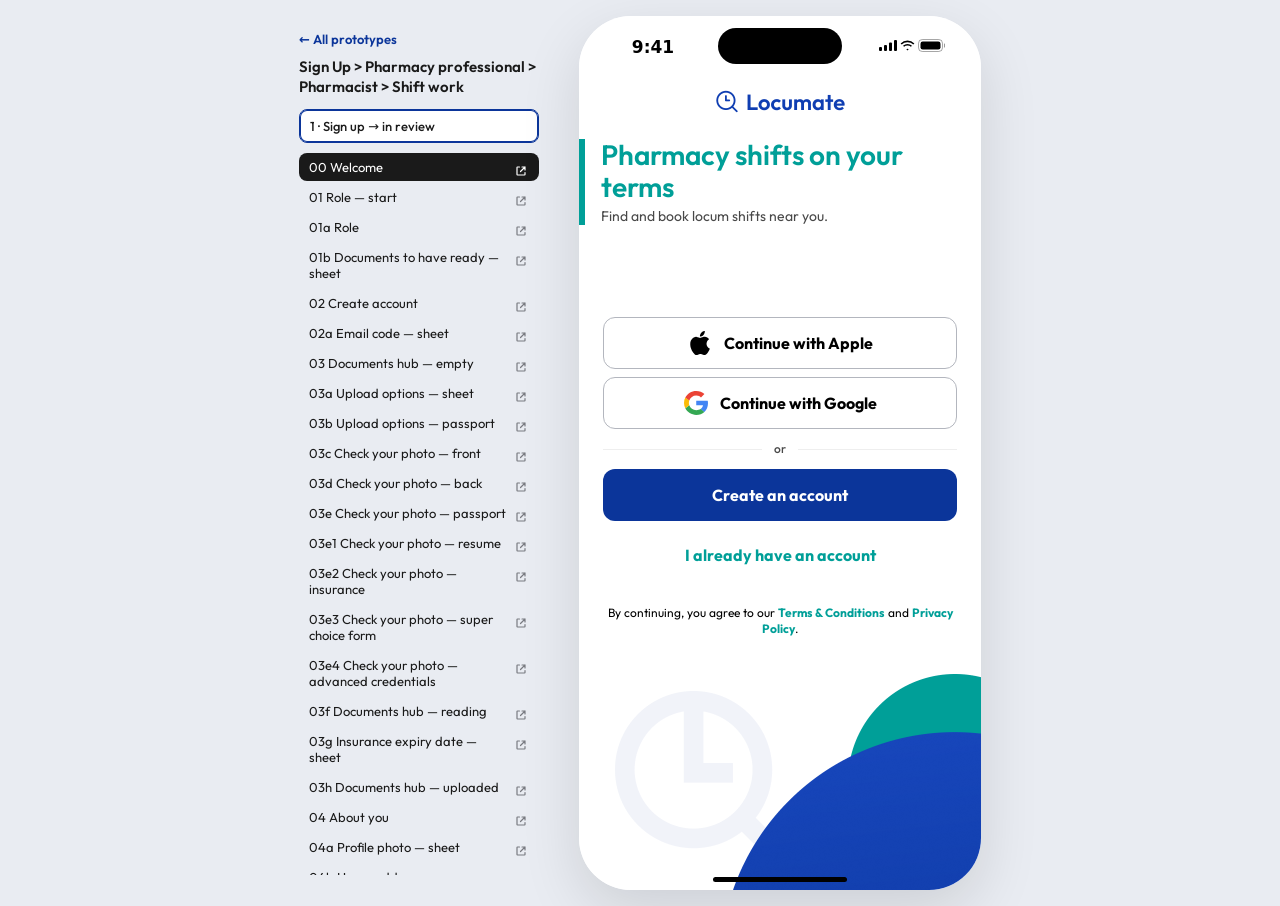
==== onboarding-pharmacy-ui/index.html @ cc038cdb "Add the UI prototype and a prototype menu; rename the wireframes - New: onboarding-pharmacy-ui/ — "S" ====
<!doctype html>
<html lang="en">
<head>
<meta charset="utf-8">
<meta name="viewport" content="width=device-width, initial-scale=1">
<title>Locumate — Sign Up &gt; Pharmacy professional &gt; Pharmacist &gt; Shift work</title>
<meta name="robots" content="noindex">
<style>
@font-face{font-family:'Outfit';font-style:normal;font-weight:300;font-display:block;src:url([data-uri]) format('woff2')}
@font-face{font-family:'Outfit';font-style:normal;font-weight:400;font-display:block;src:url([data-uri]) format('woff2')}
@font-face{font-family:'Outfit';font-style:normal;font-weight:500;font-display:block;src:url([data-uri]) format('woff2')}
@font-face{font-family:'Outfit';font-style:normal;font-weight:600;font-display:block;src:url([data-uri]) format('woff2')}
@font-face{font-family:'Outfit';font-style:normal;font-weight:700;font-display:block;src:url([data-uri]) format('woff2')}

  .phone{--ff:Outfit,system-ui,sans-serif}
  :root{--ff:Outfit,system-ui,sans-serif;
    --ink:#212121; --sub:#757575; --line:#D9D9D9; --bg:#F5F5F5; --page:#E6E6E6;
    --req-bg:#FFF0E0; --req-fg:#B85C00; --ok-bg:#E3F5EA; --ok-fg:#2E9E5B; --ai-bg:#E6F7F6; --ai-fg:#1F7F78;
    --dis-bg:#E2E2E2; --dis-fg:#9E9E9E;
  }
  *{box-sizing:border-box;margin:0;padding:0}
  html,body{height:100%}
  body{font-family:'Outfit',system-ui,sans-serif;color:var(--ink);background:var(--page);display:flex;justify-content:center;align-items:center;gap:40px;-webkit-font-smoothing:antialiased}
  button{font:inherit;color:inherit;background:none;border:0;cursor:pointer}
  input{font:inherit;color:inherit}

  /* side panel (desktop only) */
  .panel{width:240px;max-height:844px;overflow:auto;font-size:13px}
  .scen{display:flex;flex-direction:column;gap:4px;margin-bottom:14px}
  .scen>button{text-align:left;padding:8px 10px;border-radius:8px;border:1px solid var(--line);background:#fff;font-weight:500}
  .scen>button.on{border-color:var(--ink);box-shadow:inset 0 0 0 1px var(--ink)}
  .panel h1{font-size:16px;font-weight:600;margin-bottom:4px}
  .panel p{color:var(--sub);margin-bottom:16px;line-height:1.4}
  .panel ol{list-style:none;display:flex;flex-direction:column;gap:2px}
  .panel li button{width:100%;text-align:left;padding:6px 10px;border-radius:8px;color:var(--ink)}
  .panel li button:hover{background:#fff}
  .panel li button.on{background:var(--ink);color:#fff}
  .panel .reset{margin-top:16px;padding:8px 12px;border:1px solid var(--line);border-radius:10px;background:#fff}

  /* phone */
  .phone{position:relative;width:390px;height:844px;background:#fff;border-radius:44px;overflow:hidden;box-shadow:0 20px 60px rgba(0,0,0,.12)}
  @media (max-width:760px){
    body{display:block;background:#fff}
    .panel{display:none}
    .phone{width:100vw;height:100dvh;border-radius:0;box-shadow:none}
  }
  .status{height:48px;display:flex;align-items:center;justify-content:space-between;padding:0 28px 0 32px;font-weight:600;font-size:15px;flex:none}
  .status i{display:inline-block;width:18px;height:10px;border:1.5px solid var(--ink);border-radius:3px;margin-left:6px;position:relative}
  .status i::after{content:"";position:absolute;inset:1px;background:var(--ink);border-radius:1px}
  .screen{position:absolute;inset:0;display:flex;flex-direction:column;background:#fff}
  .scroll{flex:1;overflow-y:auto;padding:8px 16px 16px;-webkit-overflow-scrolling:touch}
  .scroll::-webkit-scrollbar{display:none}
  .foot{padding:12px 16px 34px;display:flex;flex-direction:column;gap:10px;flex:none}
  .homebar{position:absolute;left:50%;bottom:8px;transform:translateX(-50%);width:134px;height:5px;border-radius:3px;background:var(--ink);z-index:50}

  /* header */
  .hdr{height:56px;display:flex;align-items:center;gap:12px;padding:0 16px;flex:none}
  .back{width:24px;height:24px;display:grid;place-items:center}
  .hdr .title{flex:1;font-weight:600;font-size:17px}
  .prog{flex:1;display:flex;gap:6px}
  .prog span{flex:1;height:4px;border-radius:2px;background:#E2E2E2}
  .prog span.on{background:var(--ink)}
  .iconbtn{width:40px;height:40px;margin-right:-8px;display:grid;place-items:center;border-radius:12px}
  .iconbtn:hover{background:var(--bg)}
  .skip{font-weight:500;font-size:14px;color:var(--sub)}

  /* type */
  .eyebrow{font-weight:500;font-size:13px;color:var(--sub);margin-bottom:4px}
  h2{font-weight:600;font-size:24px;line-height:1.2}
  .desc{font-size:15px;color:var(--sub);margin-top:4px;line-height:1.35}
  .overline{font-weight:600;font-size:12px;color:var(--sub);letter-spacing:.02em;margin:18px 0 8px}
  .stack{display:flex;flex-direction:column;gap:12px}
  .stack.tight{gap:10px}

  /* buttons */
  .btn{height:56px;border-radius:14px;font-weight:600;font-size:16px;width:100%;display:flex;align-items:center;justify-content:center;gap:10px;transition:opacity .15s}
  .btn:active{opacity:.8}
  .btn.primary{background:var(--ink);color:#fff}
  .btn.secondary{background:#fff;border:1px solid var(--line)}
  .btn.text{height:44px}
  .btn[disabled]{background:var(--dis-bg);color:var(--dis-fg);border:0;cursor:not-allowed}
  .btn.small{height:36px;width:auto;padding:0 16px;font-size:14px;border-radius:10px}
  .link{font-weight:600;font-size:14px}

  /* chips */
  .chips{display:flex;flex-wrap:wrap;gap:8px}
  .chip{padding:10px 16px;border-radius:99px;border:1px solid var(--line);font-weight:500;font-size:14px;background:#fff}
  .chip.on{background:var(--ink);border-color:var(--ink);color:#fff}

  /* inputs */
  .field label{display:block;font-weight:500;font-size:13px;color:var(--sub);margin-bottom:6px}
  .field input{width:100%;height:52px;border:1px solid var(--line);border-radius:12px;padding:0 16px;font-size:16px;outline:none}
  .field input:focus{border-color:var(--ink)}
  .field .help{font-size:12px;color:var(--sub);margin-top:6px}
  .field{position:relative}
  .sugg{position:absolute;left:0;right:0;top:82px;background:#fff;border:1px solid var(--line);border-radius:12px;box-shadow:0 8px 24px rgba(0,0,0,.08);z-index:5;overflow:hidden}
  .sugg button{display:block;width:100%;text-align:left;padding:12px 16px;font-size:15px}
  .sugg button small{display:block;font-size:12px;color:var(--sub)}
  .sugg button:hover{background:var(--bg)}

  /* rows */
  .row{display:flex;align-items:center;gap:12px;padding:14px 16px;border:1px solid var(--line);border-radius:14px;background:#fff;text-align:left;width:100%}
  .row .ic{width:40px;height:40px;border-radius:10px;background:var(--bg);flex:none;display:grid;place-items:center}
  .row .tx{flex:1;min-width:0}
  .row.filerow{padding:0;gap:0}
  .fr-main{flex:1;min-width:0;display:flex;align-items:center;gap:12px;padding:14px 0 14px 16px;text-align:left}
  .fr-x{width:48px;height:48px;margin-right:4px;display:grid;place-items:center;flex:none}
  .row .t{font-weight:500;font-size:15px}
  .row .s{font-size:13px;color:var(--sub);margin-top:2px}
  .row .chev{flex:none}
  .row.static{cursor:default}
  .li{display:flex;align-items:center;gap:12px;padding:12px 0;border-bottom:1px solid #EEEEEE}
  .li .t{font-weight:500;font-size:15px}
  .li .s{font-size:13px;color:var(--sub);margin-top:2px}
  .li .tx{flex:1;min-width:0}
  .tag{padding:4px 10px;border-radius:99px;font-weight:500;font-size:12px;white-space:nowrap;background:var(--bg);color:var(--ink)}
  .tag.neutral{color:var(--sub)}
  .tag.required{background:var(--req-bg);color:var(--req-fg)}
  .tag.done{background:var(--ok-bg);color:var(--ok-fg)}
  .tag.ai{background:var(--ai-bg);color:var(--ai-fg)}
  .spin{width:12px;height:12px;border:2px solid #cfcfcf;border-top-color:var(--sub);border-radius:50%;display:inline-block;vertical-align:-2px;margin-right:6px;animation:sp .8s linear infinite}
  @keyframes sp{to{transform:rotate(360deg)}}

  .bar{height:6px;border-radius:3px;background:#EEEEEE;overflow:hidden}
  .bar>div{height:100%;background:var(--ink);border-radius:3px;transition:width .3s}
  .note{background:var(--bg);border-radius:12px;padding:14px;font-size:14px;line-height:1.4}

  /* sheet */
  .overlay{position:absolute;inset:0;background:rgba(0,0,0,.4);z-index:20}
  .overlay.anim{animation:fade .2s}
  .sheet{position:absolute;left:0;right:0;bottom:0;background:#fff;border-radius:24px 24px 0 0;z-index:21;padding:12px 0 40px;max-height:calc(100% - 48px);display:flex;flex-direction:column}
  .sheet.anim{animation:up .25s ease-out}
  .sheet .grab{width:40px;height:4px;border-radius:2px;background:var(--line);margin:0 auto 8px;flex:none}
  .sheet .inner{padding:0 16px;overflow-y:auto}
  .sheet .hdr{padding:0 16px}
  @keyframes up{from{transform:translateY(40px);opacity:.6}}
  @keyframes fade{from{opacity:0}}

  /* otp */
  .otp{display:flex;gap:10px;margin:20px 0 16px}
  .otp div{width:62px;height:64px;border:1px solid var(--line);border-radius:12px;display:grid;place-items:center;font-weight:600;font-size:24px}
  .otp div.cur{border:2px solid var(--ink)}
  .keypad{display:grid;grid-template-columns:repeat(3,1fr);background:#F7F7F7;padding:12px 0 40px;margin:0 -16px -40px}
  .keypad button{height:56px;font-size:22px}

  /* photo preview */
  .preview{height:240px;border-radius:16px;background:#E0E0E0;display:grid;place-items:center;margin:16px 0}
  .idcard{width:290px;height:180px;background:#fff;border:1px solid var(--line);border-radius:12px;position:relative}
  .idcard b{position:absolute;background:var(--line);border-radius:4px;height:8px}
  .checks{display:flex;flex-direction:column;gap:10px;margin-bottom:20px}
  .checks div{display:flex;gap:10px;align-items:center;font-size:15px}

  /* home */
  .card{background:var(--bg);border-radius:16px;padding:16px;display:flex;flex-direction:column;gap:12px}
  .card-h{display:flex;align-items:center;justify-content:space-between}
  .card-h b{font-weight:600;font-size:16px}
  .prow{display:flex;align-items:center;gap:10px}
  .prow .bar{flex:1;background:#E6E6E6}
  .prow span{font-weight:500;font-size:13px;color:var(--sub)}
  .next{background:#fff;border-radius:12px;padding:12px;display:flex;align-items:center;gap:12px}
  .shift{border:1px solid var(--line);border-radius:16px;padding:16px;display:flex;flex-direction:column;gap:12px;text-align:left;width:100%;background:#fff}
  .shift .top{display:flex;gap:12px;align-items:center}
  .shift .logo{width:44px;height:44px;border-radius:10px;background:var(--bg)}
  .shift .name{font-weight:600;font-size:16px}
  .shift .dist{font-size:13px;color:var(--sub)}
  .shift hr{border:0;border-top:1px solid #EEE}
  .shift .ln{display:flex;gap:8px;align-items:flex-start}
  .shift .lb{font-size:12px;color:var(--sub)}
  .shift .v{font-weight:500;font-size:14px}
  .tabs{height:84px;border-top:1px solid var(--line);display:flex;justify-content:space-between;padding:12px 28px 0;flex:none;background:#fff}
  .tabs div{display:flex;flex-direction:column;align-items:center;gap:4px;font-weight:500;font-size:11px;color:var(--sub)}
  .tabs div i{width:24px;height:24px;border-radius:6px;background:var(--line)}
  .tabs div.on{color:var(--ink)}
  .tabs div.on i{background:var(--ink)}
  .notice{background:var(--req-bg);border-radius:16px;padding:16px}
  .notice b{display:block;font-weight:600;font-size:16px;margin-bottom:4px}
  .notice span{font-size:14px;color:#5C3A00}
  .img{height:120px;border-radius:16px;background:var(--bg)}
  .hide{filter:blur(5px);user-select:none;-webkit-user-select:none;pointer-events:none}
  .img.hide{filter:blur(8px);background:#E4E4E4}
  .lockable{position:relative}
  .lockhit{position:absolute;inset:0;z-index:2;background:none;border:0}
  .hint{background:#EEF0FF;border-radius:16px;padding:14px 16px;display:flex;gap:12px;align-items:flex-start;text-align:left;width:100%}
  .hint b{display:block;font-weight:600;font-size:15px;color:#29336F;margin-bottom:2px}
  .hint span{font-size:14px;color:#29336F;line-height:1.35}
  .notice.info{background:#EEF0FF}.notice.info span{color:#29336F}

  .hero{height:260px;border-radius:24px;background:var(--bg);display:grid;place-items:center;color:var(--sub);font-weight:500;font-size:13px;margin:24px 0}
  .or{display:flex;align-items:center;gap:12px;color:var(--sub);font-weight:500;font-size:13px}
  .or::before,.or::after{content:"";flex:1;height:1px;background:var(--line)}
  .legal{font-size:12px;color:var(--sub);text-align:center;margin-top:4px}
  .social svg{flex:none}

  .scen{display:flex;flex-direction:column;gap:4px;margin-bottom:14px}
  .scen>button{text-align:left;padding:8px 10px;border-radius:8px;border:1px solid var(--line);background:#fff;font-weight:500}
  .scen>button.on{border-color:var(--ink);box-shadow:inset 0 0 0 1px var(--ink)}
  .card.warn{border:1.5px solid #EE8C2E}
  .notice.ok{background:var(--ok-bg)} .notice.ok span{color:#1E5E39}
  .close{width:24px;height:24px;display:grid;place-items:center}
  .alert-wrap{position:absolute;inset:0;background:rgba(0,0,0,.4);z-index:70;display:grid;place-items:center;animation:fade .2s}
  .alert{width:270px;border-radius:14px;background:#F2F2F2;overflow:hidden;text-align:center;font-family:-apple-system,system-ui,sans-serif}
  .alert .ab{padding:20px 16px}
  .alert .ab b{display:block;font-size:17px;font-weight:600;margin-bottom:4px}
  .alert .ab span{font-size:13px;line-height:1.35}
  .alert button{display:block;width:100%;padding:12px;border-top:1px solid #C8C8C8;font-size:17px;color:#007AFF}
  .alert .row2{display:flex}.alert .row2 button{flex:1}.alert .row2 button+button{border-left:1px solid #C8C8C8}
  .alert button.b{font-weight:600}.alert button.red{color:#FF3B30}
  .lock{position:absolute;inset:0;background:#5A6173;color:#fff;display:flex;flex-direction:column;align-items:center}
  .lock .d{margin-top:48px;font-size:18px}.lock .c{font-size:84px;font-weight:600;line-height:1}
  .notif{margin:120px 16px 0;align-self:stretch;background:rgba(255,255,255,.88);color:var(--ink);border-radius:20px;padding:12px 14px 12px 12px;display:flex;gap:10px;text-align:left}
  .notif i{width:38px;height:38px;border-radius:9px;background:#29336F;flex:none}
  .notif .h{display:flex;justify-content:space-between;font-weight:600;font-size:15px}.notif .h small{font-weight:400;color:var(--sub);font-size:13px}
  .notif p{font-size:14px;margin-top:2px;line-height:1.3}
  .qt{display:block;width:calc(100% + 32px);background:#D1D3D9;text-align:center;padding:6px 0;margin:0 -16px}
  .qt small{display:block;font-size:11px;color:#5A5A60}.qt b{font-size:16px}
  .phone-in{display:flex;align-items:center;height:52px;border:1px solid var(--line);border-radius:12px;overflow:hidden}
  .phone-in:focus-within{border-color:var(--ink)}
  .phone-in span{padding:0 12px 0 16px;border-right:1px solid var(--line);font-size:16px;line-height:24px}
  .phone-in input{border:0;height:50px;flex:1;min-width:0;padding:0 14px;font-size:16px;outline:none}
  .field input::placeholder,.phone-in input::placeholder{color:#9E9E9E}
  .ava-wrap{display:flex;flex-direction:column;align-items:center;gap:26px;margin:4px 0 2px}
  .ava2{position:relative;width:104px;height:104px;border-radius:24px;border:1.5px solid var(--ink);background:var(--bg);display:grid;place-items:center;font-weight:600;font-size:28px;color:#29336F}
  .ava2.on{background:#DDE1F3}
  .ava2 .badge{position:absolute;left:50%;bottom:-18px;transform:translateX(-50%);width:36px;height:36px;border-radius:50%;background:var(--ink);border:3px solid #fff;display:grid;place-items:center}
  .ava-wrap small{font-size:13px;color:var(--sub)}
  .ava-row{display:flex;align-items:center;gap:14px}
  .ava-row .t{font-weight:500;font-size:15px}.ava-row .s{font-size:13px;color:var(--sub);margin-top:2px}
  .ava{width:64px;height:64px;border-radius:50%;background:var(--bg);display:grid;place-items:center;font-weight:600;font-size:20px;flex:none}
  .ava.on{background:#DDE1F3;color:#29336F}
  .addr-in{display:flex;align-items:center;gap:8px;height:52px;border:1px solid var(--line);border-radius:12px;padding:0 14px}
  .addr-in:focus-within{border-color:var(--ink)}
  .field .addr-in input{border:0;height:50px;flex:1;min-width:0;font-size:16px;outline:none;padding:0}
  .dd{position:absolute;left:0;right:0;top:82px;background:#fff;border:1px solid var(--line);border-radius:12px;box-shadow:0 8px 24px rgba(0,0,0,.08);z-index:6;overflow:hidden}
  .dd>button{display:flex;gap:10px;align-items:flex-start;width:100%;text-align:left;padding:12px 14px;font-size:15px;border-bottom:1px solid #EEE}
  .dd>button svg{flex:none;margin-top:2px}
  .dd>button small{display:block;font-size:12px;color:var(--sub)}
  .dd b{font-weight:600}
  .dd .ft{display:flex;justify-content:space-between;align-items:center;gap:8px;padding:10px 14px;font-size:13px}
  .dd .ft small{color:var(--sub);font-size:12px;white-space:nowrap}
  .dd .none{padding:12px 14px;font-size:14px;color:var(--sub);border-bottom:1px solid #EEE}
  .dob-in{display:flex;align-items:center;gap:8px;height:52px;border:1px solid var(--line);border-radius:12px;padding:0 14px 0 16px}
  .dob-in:focus-within{border-color:var(--ink)}
  .field .dob-in input{border:0;height:50px;flex:1;min-width:0;font-size:16px;outline:none;padding:0}
  .dp{position:absolute;left:0;right:0;top:82px;background:#fff;border:1px solid var(--line);border-radius:12px;box-shadow:0 8px 24px rgba(0,0,0,.08);z-index:7;padding:12px}
  .dp-h{display:flex;align-items:center;justify-content:space-between;margin-bottom:6px}
  .dp-h>span{display:flex;gap:4px}
  .dp-h button{font-size:18px;color:var(--sub);padding:2px 8px;line-height:1}
  .dp-h .ym button{font-weight:600;font-size:16px;color:var(--ink)}
  .dp-g{display:grid;grid-template-columns:repeat(7,1fr);row-gap:2px;text-align:center}
  .dp-g span{font-size:12px;color:var(--sub);font-weight:500;padding:6px 0}
  .dp-g button{height:36px;font-size:14px;border-radius:18px}
  .dp-g button.mu{color:#BDBDBD}
  .dp-g button.on{background:var(--ink);color:#fff}
  .dp-g button[disabled]{color:#D9D9D9;cursor:default}
  .dp-g.big{grid-template-columns:repeat(4,1fr);row-gap:8px}.dp-g.big button{height:44px;border-radius:22px}
  .dob3{border:0;padding:0;margin:0;min-width:0}
  .dob3 legend{font-weight:500;font-size:13px;color:var(--sub);margin-bottom:6px;padding:0}
  .dob-row{display:flex;gap:12px}
  .field input.err{border-color:#C62828}
  .errtxt{color:#C62828;font-size:13px;margin-top:6px}
  /* floating labels: inside the field when empty, small and raised when focused or filled */
  .field input{height:60px;padding:22px 16px 6px}
  .field:has(> input)>label,.field:has(> .phone-in)>label,.field:has(> .addr-in)>label{position:absolute;left:17px;top:19px;margin:0;font-size:16px;font-weight:400;color:#9E9E9E;pointer-events:none;transition:top .15s ease,font-size .15s ease,color .15s ease;z-index:1;white-space:nowrap}
  .field:has(> .addr-in)>label{left:41px}
  .field:has(> input:focus)>label,.field:has(> input:not(:placeholder-shown))>label,.field:has(> .phone-in input:focus)>label,.field:has(> .phone-in input:not(:placeholder-shown))>label,.field:has(> .addr-in input:focus)>label,.field:has(> .addr-in input:not(:placeholder-shown))>label{top:9px;font-size:12px;font-weight:500;color:var(--sub)}
  .field input::placeholder,.phone-in input::placeholder{color:transparent}
  .field input:focus::placeholder,.phone-in input:focus::placeholder{color:#9E9E9E}
  .phone-in,.addr-in{height:60px}
  .field .phone-in input{height:58px;padding:22px 14px 6px 6px}
  .phone-in span{align-self:stretch;display:flex;align-items:flex-end;padding:0 0 8px 16px;border-right:0}
  .field:has(> .phone-in input:placeholder-shown:not(:focus)) .phone-in span{visibility:hidden}
  .field .addr-in input{height:58px;padding:22px 0 6px}
  .sugg,.dd{top:66px}
  .cklist{border:1px solid var(--line);border-radius:14px;overflow:hidden;background:#fff}
  .ck{display:flex;align-items:center;gap:12px;width:100%;min-height:48px;padding:10px 14px;text-align:left;font-size:15px;border-bottom:1px solid #EEE}
  .cklist>:last-child{border-bottom:0}
  .ck .box{width:22px;height:22px;border:1.5px solid #BDBDBD;border-radius:6px;display:grid;place-items:center;flex:none}
  .ck.on .box{background:var(--ink);border-color:var(--ink)}
  .ckmore{display:block;width:100%;text-align:left;padding:13px 14px;border-bottom:1px solid #EEE}
  .ckor{padding:6px 14px;font-size:13px;color:var(--sub);background:var(--bg);border-bottom:1px solid #EEE}
  .pick{display:flex;align-items:center;gap:10px;width:100%;min-height:60px;border:1px solid var(--line);border-radius:12px;padding:9px 14px 9px 16px;text-align:left}
  .pick .in{flex:1;min-width:0}
  .pick .pl{display:block;font-size:12px;font-weight:500;color:var(--sub)}
  .pick .pl.big{font-size:16px;font-weight:400;color:#9E9E9E}
  .pick .tok{display:flex;flex-wrap:wrap;gap:6px;margin-top:6px}
  .tk{display:inline-flex;align-items:center;gap:2px;background:var(--bg);border-radius:99px;padding:5px 10px;font-size:13px}
  .tk.more{color:var(--sub)}
  .toks .tk{padding:2px 2px 2px 10px}
  .tk button{width:28px;height:28px;display:grid;place-items:center}
  .toks{display:flex;flex-wrap:wrap;gap:6px;align-items:center;margin-top:10px}
  .pick-search{padding:0 16px 10px;border-bottom:1px solid #EEE;flex:none}
  .gh{display:flex;justify-content:space-between;align-items:center;margin:18px 0 8px}
  .sr{position:absolute;width:1px;height:1px;overflow:hidden;clip:rect(0 0 0 0)}
  .pick .val{display:block;font-size:16px;margin-top:2px}
  .ck.rd .box{border-radius:50%}
  .card-f{border:1px solid var(--line);border-radius:14px;padding:12px}
  .card-f .gh{margin-bottom:10px}
  .link.addmore{align-self:flex-start;font-weight:600}
  .field.sfx input{padding-right:56px}
  .field.sfx .cur{position:absolute;right:16px;bottom:20px;font-size:13px;font-weight:600;color:var(--sub);pointer-events:none}
  .seg{display:flex;background:#F0F0F0;border-radius:12px;padding:4px;gap:4px}
  .seg button{flex:1;height:40px;border-radius:9px;font-size:14px;font-weight:500;color:var(--sub)}
  .seg button.on{background:#fff;color:var(--ink);font-weight:600;box-shadow:0 1px 3px rgba(0,0,0,.12)}
  .dkb{position:absolute;left:0;right:0;bottom:0;height:258px;z-index:60;background:#F2F2F2;border-top:1px solid #E0E0E0;padding-bottom:34px}
  .dkb-bar{height:44px;display:flex;justify-content:flex-end;align-items:center;padding:0 16px;border-bottom:1px solid #E6E6E6}
  .dkb-bar button{font-weight:600;font-size:16px;color:var(--ink)}
  .dkb-keys{display:grid;grid-template-columns:repeat(3,1fr)}
  .dkb.abc{height:258px}
  .abck{padding:6px 3px 0;display:flex;flex-direction:column;gap:8px}
  .kr{display:flex;gap:5px;justify-content:center}
  .kr button{flex:0 0 calc(10% - 5px);height:38px;border-radius:6px;background:#fff;box-shadow:0 1px 0 rgba(0,0,0,.25);font-size:18px;display:grid;place-items:center}
  .kr button.wide{flex:1 1 auto;font-size:15px;color:var(--sub)}
  .kr button.act,.kr button.del{flex:0 0 auto;min-width:72px;padding:0 10px;background:#D5D7DC;font-size:15px}
  .kr button.del{min-width:48px}
  .dkb-keys button{height:45px;font-size:22px;display:grid;place-items:center}
  #phone.kb .sheet{bottom:258px;max-height:calc(100% - 48px - 258px)}
  #phone.kb .screen .scroll{padding-bottom:270px}
  .sfield{display:flex;align-items:center;gap:12px}
  .sfield .field{flex:1;min-width:0}
  .field.srch input{padding:0 44px}
  .field.srch input::placeholder{color:#9E9E9E}
  .field.srch:has(> input)>label{left:45px}
  .sic{position:absolute;left:14px;top:50%;transform:translateY(-50%);display:flex;color:#9E9E9E;pointer-events:none;z-index:1}
  .sclr{position:absolute;right:10px;top:50%;transform:translateY(-50%);display:none;width:32px;height:32px;place-items:center;border-radius:50%;color:var(--sub)}
  .sfield.has .sclr{display:grid}
  .scancel{display:none;font-weight:500;font-size:15px;color:var(--ink);padding:8px 0}
  .sfield:focus-within .scancel,.sfield.has .scancel{display:block}
  input[type=search]::-webkit-search-cancel-button{-webkit-appearance:none;display:none}
  .sheet.tall{height:calc(100% - 48px)}
  .sheet.tall>.inner{flex:1;min-height:0}
.sheet.tall:has(#fltBtn){height:calc(100% - 77px)}
  .field.pwd input{padding-right:52px}
  .eye{position:absolute;right:8px;top:8px;width:44px;height:44px;display:grid;place-items:center;border-radius:10px;z-index:2}
  .sh-foot{flex:none;padding:12px 16px 0;border-top:1px solid #EEE;background:#fff}
  .sh-head{padding:4px 16px 12px;border-bottom:1px solid #EEE;flex:none}
  .sheet #swList{padding-top:12px;flex:1}
  .ck .box.plus{border:0;background:var(--ink);color:#fff;font-size:18px;line-height:1}
  .ck.addrow{font-weight:600}
  .toast{position:absolute;left:16px;right:16px;top:52px;background:var(--ink);color:#fff;border-radius:12px;padding:12px 16px;font-size:14px;z-index:60;animation:down .2s}
  @keyframes down{from{transform:translateY(-16px);opacity:0}}

  /* =========================================================
     v4 theme — the client's current UI, as in Figma (UI kit, 21 Nov)
     primary #0B359A · secondary #009F98 · Outfit
     ========================================================= */
  :root{
    --primary:#0B359A; --primary-l9:#E8EFFC; --primary-l5:#8599CC; --secondary:#009F98; --sec-l:#E6FFFE;
    --ink:#1A1A1A; --text:#333; --sub:#787A80; --ph:#A6A8AD; --line:#DCDFE6; --line2:#EBEEF5; --bg:#F5F7FA; --page:#E9ECF2;
    --info:#EDF2FC; --warn-bg:#FFEBB3; --warn-ic:#B37F00; --amber:#FFB800; --danger:#BE4141; --danger-b:#ED5151; --green:#2E7D32;
    --req-bg:#FFB800; --req-fg:#1A1A1A; --ok-bg:#009F98; --ok-fg:#fff;
  }
  body{background:var(--page)}
  .phone{background:#fff}
  .panel li button.on{background:var(--ink)}
  .scen>button.on{border-color:var(--primary);box-shadow:inset 0 0 0 1px var(--primary)}
  .panel .grp{font-weight:600;font-size:11px;letter-spacing:.04em;text-transform:uppercase;color:var(--sub);margin:14px 10px 4px}
  .panel .code{display:inline-block;min-width:34px;color:var(--sub);font-variant-numeric:tabular-nums}
  .panel li button.on .code{color:#C9D3EE}
  .status{height:54px;padding:6px 30px 0 40px}
  /* nav bar */
  .hdr{height:52px;gap:8px}
  .hdr .title{text-align:center;font-weight:600;font-size:16px;line-height:20px;overflow:hidden;text-overflow:ellipsis;white-space:nowrap}
  .nb{width:30px;height:30px;border:1px solid var(--line);border-radius:8px;display:grid;place-items:center;flex:none;background:#fff}
  .nb.plain{border:0}
  .nb svg path,.nb svg rect,.nb svg circle{stroke:var(--ink)}
  .hdr .sp{width:30px;flex:none}
  .prog{gap:6px;align-items:center}
  .prog span{height:4px;border-radius:2px;background:var(--line2)}
  .prog span.on{background:var(--secondary)}
  .prog-n{font-weight:500;font-size:12px;color:var(--ink);flex:none;margin-left:6px}
  .hdr.home{justify-content:space-between}
  .logo{display:flex;align-items:center;gap:6px;color:var(--primary);font-weight:700;font-size:19px}
  /* page title with the accent bar */
  .pt{position:relative;display:flex;gap:12px;align-items:flex-start;padding-top:4px}
  .pt::before{content:"";position:absolute;left:-16px;top:6px;width:6px;height:32px;background:var(--secondary);border-radius:0 3px 3px 0}
  .pt .tx{flex:1;min-width:0}
  h2{font-weight:600;font-size:28px;line-height:32px;color:var(--secondary)}
  .desc{font-size:14px;line-height:18px;color:var(--ink);margin-top:4px}
  .pt .mark{flex:none;margin-top:4px}
  .sheet h2{font-size:24px;line-height:28px;font-weight:700}
  .sheet .pt::before{top:2px;height:28px}
  .sheet .desc{font-size:16px;line-height:20px}
  .sh-x{width:30px;height:30px;border:1px solid var(--line);border-radius:8px;display:grid;place-items:center;flex:none;margin-top:2px}
  .eyebrow{font-weight:500;font-size:12px;color:var(--sub)}
  .overline{font-weight:600;font-size:14px;line-height:18px;color:var(--ink);letter-spacing:0;margin:24px 0 12px;text-transform:none}
  /* buttons */
  .btn{height:50px;border-radius:12px;font-weight:700;font-size:16px}
  .btn.primary{background:var(--primary);color:#fff}
  .btn.secondary{background:#fff;border:1px solid var(--line);color:var(--ink)}
  .btn.text{height:44px;color:var(--secondary)}
  .btn[disabled]{background:var(--primary-l5);color:#fff}
  .btn.secondary[disabled],.btn.text[disabled]{background:#fff;color:var(--ph)}
  .btn.small{height:36px;font-size:14px;border-radius:8px;padding:0 16px}
  .btn.social{height:60px;font-size:16px}
  .link{color:var(--secondary);font-weight:700;font-size:14px}
  .link.brand{color:var(--primary);white-space:nowrap;font-size:12px}
  .foot{padding:12px 24px 46px;gap:8px}
  .btn.loading::before{content:"";width:16px;height:16px;border:2px solid rgba(255,255,255,.4);border-top-color:#fff;border-radius:50%;animation:sp .8s linear infinite}
  /* chips */
  .chips{gap:8px}
  .chip{height:34px;padding:0 14px;border-radius:99px;border:1px solid var(--line);font-weight:400;font-size:14px;color:var(--ink);display:inline-flex;align-items:center}
  .chip.on{background:var(--secondary);border-color:var(--secondary);color:#fff}
  .glabel{font-weight:600;font-size:14px;line-height:18px;margin-bottom:12px;display:block}
  /* inputs */
  .field input,.phone-in,.addr-in,.pick{border-color:var(--line);border-radius:12px}
  .field input:focus,.phone-in:focus-within,.addr-in:focus-within{border-color:var(--primary);border-width:1.5px}
  .field .help{font-size:12px;color:var(--sub);margin-top:6px}
  .errtxt{color:var(--danger);font-size:12px}
  .field input.err{border-color:var(--danger-b)}
  /* rows */
  .row{border:1px solid var(--line2);border-radius:12px;background:#fff;box-shadow:0 1px 2px rgba(16,24,40,.04);gap:12px;min-height:64px;padding:12px}
  .row .ic{width:40px;height:40px;border-radius:8px;background:var(--primary-l9);display:grid;place-items:center;flex:none}
  .row .t{font-weight:600;font-size:16px;line-height:20px}
  .row .s{font-size:12px;line-height:16px;color:var(--sub)}
  .row.plain .ic{display:none}
  .tag{padding:0 8px;height:24px;display:inline-flex;align-items:center;border-radius:6px;font-weight:500;font-size:12px;background:var(--bg);color:var(--ink)}
  .tag.required{background:var(--amber);color:var(--ink)}
  .tag.done{background:var(--secondary);color:#fff}
  .tag.review{background:var(--primary-l9);color:var(--primary)}
  .tag.neutral,.tag.ai{background:#F0F2F5;color:var(--ink)}
  .bar{height:6px;background:var(--line2)}
  .bar>div{background:var(--secondary)}
  .note{background:var(--info);color:var(--primary);font-size:14px;line-height:18px;border-radius:12px;padding:12px;display:flex;gap:8px;align-items:flex-start}
  .note.warn{background:var(--warn-bg);color:var(--ink)}
  .note svg{flex:none;margin-top:1px}
  .note b{display:block;font-weight:600}
  .small-note{font-size:12px;line-height:16px;color:var(--sub);text-align:center}
  /* sheet */
  .overlay{background:rgba(26,26,26,.45);backdrop-filter:blur(3px);-webkit-backdrop-filter:blur(3px)}
  .sheet{padding:28px 0 46px;border-radius:24px 24px 0 0;box-shadow:0 -8px 32px rgba(0,0,0,.12)}
  .sheet .grab{display:none}
  .sheet .inner{padding:0 16px}
  /* otp */
  .otp div{width:62px;height:64px;border-radius:10px;border:1px solid var(--line);font-size:32px;font-weight:500}
  .otp div.fill{background:var(--secondary);border-color:var(--secondary);color:#fff}
  .otp div.cur{border:1.5px solid var(--primary)}
  .otp-h{display:flex;justify-content:space-between;font-size:12px;color:var(--ink)}
  .otp-h #resend{color:var(--ink)}
  /* photo */
  .preview{background:var(--primary-l9);border-radius:12px;height:200px}
  .idcard{width:250px;height:156px;border:0}
  .idcard b{background:#EBEEF5}
  .checks div{font-size:14px}
  .checks svg circle{fill:none}.checks svg path{stroke:var(--secondary)}
  /* home */
  .hdr.home{padding:0 16px}
  .scard{border:1px solid var(--line2);border-radius:12px;padding:12px;display:flex;flex-direction:column;gap:8px;box-shadow:0 4px 16px rgba(16,24,40,.06);background:#fff}
  .scard .h{display:flex;align-items:flex-start;justify-content:space-between;gap:12px}
  .scard .h b{font-weight:600;font-size:16px;line-height:20px}
  .scard .sub{font-size:12px;line-height:16px;color:var(--ink)}
  .segs{display:flex;gap:4px}.segs span{flex:1;height:4px;border-radius:2px;background:var(--line2)}.segs span.on{background:var(--secondary)}
  .task{display:flex;gap:12px;align-items:center;background:var(--primary-l9);border-radius:8px;padding:10px 12px;margin-top:4px}
  .task .ic{width:36px;height:36px;border-radius:8px;background:#fff;display:grid;place-items:center;flex:none}
  .task .t{font-weight:600;font-size:14px}.task .s{font-size:12px;color:var(--sub)}
  .trow{display:flex;justify-content:space-between;align-items:center}
  .trow b{font-weight:600;font-size:16px}
  .srch-f{position:relative}
  .srch-f input{width:100%;height:52px;border:1px solid var(--line);border-radius:12px;padding:0 16px 0 44px;font-size:16px;outline:none}
  .srch-f input:focus{border-color:var(--primary)}
  .srch-f svg{position:absolute;left:14px;top:16px;color:var(--sub)}
  .ibtn{width:30px;height:30px;border:1px solid var(--line);border-radius:8px;display:grid;place-items:center;position:relative;background:#fff}
  .ibtn.dot::after{content:"";position:absolute;top:-3px;right:-3px;width:8px;height:8px;border-radius:50%;background:var(--danger-b)}
  .hidnote{background:var(--info);border-radius:12px;padding:12px;display:flex;gap:10px;text-align:left;width:100%;color:var(--primary);font-size:14px;line-height:18px}
  .hidnote.warn{background:var(--warn-bg);color:var(--ink)}
  .scard2{border:1px solid var(--line2);border-radius:12px;padding:16px;display:flex;flex-direction:column;gap:12px;text-align:left;width:100%;background:#fff;box-shadow:0 4px 16px rgba(16,24,40,.06)}
  .scard2 .top{display:flex;gap:12px;align-items:flex-start}
  .plogo{width:44px;height:44px;border-radius:10px;background:var(--secondary);display:grid;place-items:center;flex:none}
  .scard2 .nm{font-weight:600;font-size:16px;line-height:20px}
  .scard2 .em{font-size:12px;color:var(--sub)}
  .tags{display:flex;flex-wrap:wrap;gap:8px}
  .tg{background:var(--info);border-radius:6px;padding:4px 8px;font-size:12px;line-height:16px;color:var(--ink)}
  .tg b{font-weight:700}
  .ln2{display:flex;gap:10px;align-items:flex-start;font-size:12px;line-height:16px}
  .ln2 svg{flex:none}
  .bm{flex:none}
  .blur{filter:blur(5px);user-select:none;pointer-events:none}
  .tabs{height:86px;background:var(--primary);border:0;border-radius:16px 16px 0 0;padding:12px 10px 0;justify-content:space-around}
  .tabs div{color:rgba(255,255,255,.5);font-size:10px;gap:4px;width:64px}
  .tabs div.on{color:#fff}
  .tabs div svg{opacity:.5}.tabs div.on svg{opacity:1}
  .empty{display:flex;flex-direction:column;align-items:center;text-align:center;gap:8px;padding:40px 16px}
  .empty b{font-weight:600;font-size:16px}.empty span{font-size:14px;color:var(--sub)}
  .empty .circ{width:56px;height:56px;border-radius:50%;background:var(--primary-l9);display:grid;place-items:center;margin-bottom:4px}
  /* job details */
  .jd-h{display:flex;gap:12px;align-items:center}
  .jd-h h3{font-weight:700;font-size:24px;line-height:28px}
  .jd-sub{font-size:12px;color:var(--sub)}
  .irow{display:flex;gap:12px;align-items:center;border:1px solid var(--line2);border-radius:12px;padding:12px;box-shadow:0 1px 2px rgba(16,24,40,.04)}
  .irow .ic{width:40px;height:40px;border-radius:8px;background:var(--primary-l9);display:grid;place-items:center;flex:none}
  .irow .t{font-weight:600;font-size:16px}.irow .s{font-size:12px;color:var(--sub)}
  .jd-sec{font-weight:600;font-size:16px;margin:8px 0 -4px}
  .jd-p{font-size:14px;line-height:18px}
  .svc{display:flex;flex-direction:column;gap:10px;font-size:14px}
  .svc div{display:flex;gap:8px;align-items:center}
  /* status screens */
  .st{display:flex;flex-direction:column;align-items:center;text-align:center;gap:8px;padding-top:12px}
  .ill{width:148px;height:148px;border-radius:50%;display:grid;place-items:center;position:relative;margin-bottom:20px}
  .ill::before{content:"";position:absolute;inset:0;border-radius:50%;border:2px dashed #7FC9C6}
  .ill i{width:124px;height:124px;border-radius:50%;background:var(--primary);display:grid;place-items:center}
  .st h2{font-size:24px;line-height:28px}
  .st p{font-size:14px;line-height:18px}
  /* toast */
  .toast{left:50%;right:auto;transform:translateX(-50%);top:66px;max-width:354px;background:#2E7D32;border-radius:10px;padding:9px 12px 9px 10px;display:flex;gap:8px;align-items:center;white-space:nowrap;box-shadow:0 4px 16px rgba(0,0,0,.15);animation:none}
  .toast{animation:tIn .32s cubic-bezier(.2,.8,.2,1) both}
  .toast.out{animation:tOut .24s cubic-bezier(.4,0,1,1) both}
  @keyframes tIn{from{transform:translate(-50%,-90px)}to{transform:translate(-50%,0)}}
  @keyframes tOut{from{transform:translate(-50%,0)}to{transform:translate(-50%,-90px)}}
  .toast.err{background:#BE4141}.toast.err::before{content:"!";color:#BE4141}
  .toast::before{content:"✓";width:20px;height:20px;border-radius:50%;background:#fff;color:#2E7D32;font-weight:700;font-size:12px;display:grid;place-items:center;flex:none}
  /* ck lists and pick fields */
  .ck.on .box{background:var(--secondary);border-color:var(--secondary)}
  .cklist{border-color:var(--line2)}
  .opt{display:flex;align-items:center;gap:12px;width:100%;min-height:53px;padding:0 4px;text-align:left;font-size:16px;border-bottom:1px solid var(--line2)}
  .opt .rb{width:20px;height:20px;border:1.5px solid var(--line);border-radius:50%;flex:none}
  .tk{background:var(--info)}
  .seg button.on{color:var(--secondary)}
  .dkb-bar button{color:var(--primary)}
  .filerow .fr-main{padding:0;min-height:0}
  .panel #ctl{padding:0 0 10px;flex:none}
  .panel.right{overflow:auto;width:300px}
  .panel.right .ch:first-child{margin-top:0}
  .panel .ch{font-weight:600;font-size:11px;letter-spacing:.04em;text-transform:uppercase;color:var(--sub);margin:12px 0 6px}
  .br{display:flex;align-items:flex-start;gap:8px;margin:5px 0}
  .br>span{width:78px;flex:none;color:var(--ink);font-size:12px;padding-top:4px}
  .seg2{display:flex;flex-wrap:wrap;gap:4px}
  .seg2 button{padding:4px 8px;border:1px solid #D5DAE3;border-radius:7px;background:#fff;font-size:12px;line-height:16px;color:var(--ink)}
  .seg2 button:hover{border-color:var(--primary)}
  .seg2 button.on{background:var(--primary);border-color:var(--primary);color:#fff}
  .seg2.sts button.on{background:var(--secondary);border-color:var(--secondary)}
  .br.dis{opacity:.4}.br.dis button{cursor:not-allowed}
  .panel .none{color:var(--sub);font-size:12px;margin:0}
  .phone-in.err,.otp div.err{border-color:var(--danger-b)!important}
  .otp div.err{color:var(--danger)}
  .row.fail{border-color:var(--danger-b)}
  .upbar{height:4px;border-radius:2px;background:var(--line2);margin-top:6px;overflow:hidden}.upbar i{display:block;width:45%;height:100%;background:var(--secondary);animation:upb 1.6s ease-in-out infinite alternate}
  @keyframes upb{from{width:25%}to{width:70%}}
  .hero2{position:relative;height:320px;margin:0 -16px;overflow:hidden}
  .hero2 .c1{position:absolute;right:-90px;bottom:-140px;width:330px;height:330px;border-radius:50%;background:linear-gradient(135deg,#1D4CC4,#0B359A)}
  .hero2 .c2{position:absolute;right:-30px;bottom:30px;width:160px;height:160px;border-radius:50%;background:var(--secondary)}
  .hero2 .c3{position:absolute;left:24px;bottom:-40px;width:170px;height:170px;border-radius:50%;border:22px solid #EEF1F7}

  /* =========================================================
     v4.1 — exact values from the Figma screens (node dumps, 21 Nov)
     frame 402×874 · status bar 59 · nav bar 52 · content side 24
     ========================================================= */
  :root{--k:#000;--k2:#484848;--k3:#787a80;--bd:#b3b6be;--bd2:#9ea0a6;--grey:#eeeeee;--tint:#e8effc}
  .phone{width:402px;height:874px;border-radius:52px;color:#000}
  @media (max-width:760px){.phone{width:100vw;height:100dvh;border-radius:0}}
  .status{height:59px;padding:0 24px;position:relative;display:flex;align-items:center;justify-content:space-between;font:600 17px/22px -apple-system,'SF Pro Text',system-ui,sans-serif;color:#000}
  .status .tm{width:100px;text-align:center;padding-top:1px}
  .status .di{position:absolute;left:50%;top:12px;width:124px;height:36px;margin-left:-62px;border-radius:18px;background:#000}
  .status .bt{width:100px;display:flex;justify-content:flex-end;padding-right:12px}
  .status.dark{color:#fff}
  .homebar{bottom:8px;width:134px;height:5px;border-radius:100px;background:#000}
  /* nav bar */
  .hdr{height:52px;padding:8px 16px;gap:8px;flex:none}
  .nb,.ibtn{width:36px;height:36px;border:1px solid var(--bd);border-radius:8px;background:#fff;display:grid;place-items:center;flex:none}
  .nb svg,.ibtn svg{width:24px;height:24px}
  .hdr .sp{width:36px}
  .hdr .title{font:600 16px/20px var(--ff);color:#000}
  .prog{gap:4px;flex:1}
  .prog span{height:5px;border-radius:4px;background:var(--grey)}
  .prog span.on{background:#009f98}
  .prog-n{font:600 14px/18px var(--ff);color:var(--k2);margin-left:8px;width:35px;text-align:right}
  .hdr.home{padding:8px 16px}
  .logo{gap:6px;font:600 18px/23px var(--ff);color:#0f3eb2}
  /* content */
  .scroll{padding:12px 24px 24px}
  .foot{padding:12px 24px 46px;gap:8px}
  .btn{height:52px;border-radius:12px;font:700 16px/20px var(--ff);padding:16px 20px}
  .btn.primary{background:#0b359a}
  .btn[disabled]{background:#0b359a;opacity:.5;color:#fff}
  .btn.text,.btn.secondary.textlike{height:52px;color:#009f98;background:none;border:0}
  .btn.secondary{border:1px solid var(--bd);color:#000}
  .btn.small{height:34px;border-radius:12px;padding:0 16px;font:700 14px/18px var(--ff)}
  .btn.social{height:52px;border:1px solid var(--bd);font:700 16px/20px var(--ff)}
  .link{font:700 14px/18px var(--ff);color:#009f98}
  .link.brand{color:#0b359a;font-size:14px}
  /* page title */
  .pt{margin:0 -8px 0 -24px;padding:0 0 0 22px;gap:12px;align-items:center}
  .pt::before{left:0;top:0;bottom:0;height:auto;width:6px;border-radius:0}
  h2{font:600 28px/32px var(--ff);color:#009f98}
  .desc{font:400 14px/18px var(--ff);color:var(--k2);margin-top:4px}
  .pt .mark{width:34px;height:34px;display:grid;place-items:center;margin:0}
  .pt .mark svg{width:34px;height:34px}
  .scroll>.pt:first-child,.scroll>div:first-child>.pt{margin-top:0}
  .scroll>div:first-child:has(>.pt){margin-bottom:12px!important}
  /* section titles */
  .overline{font:600 14px/18px var(--ff);color:var(--k2);padding:8px 0 8px 8px;margin:16px 0 0}
  .glabel{font:600 14px/18px var(--ff);color:var(--k2);padding:8px 0;margin:0 0 4px}
  .stack{gap:12px}.stack.tight{gap:8px}
  /* rows */
  .row{border:1px solid #e9eaec;border-radius:12px;box-shadow:none;padding:12px;gap:12px;min-height:70px;background:#fff;text-align:left;width:100%;display:flex;align-items:center}
  .row .ic{width:44px;height:44px;border-radius:8px;background:var(--tint)}
  .row .ic svg{width:24px;height:24px}
  .row .tx{flex:1;min-width:0;display:flex;flex-direction:column;gap:2px}
  .row .t{font:600 16px/20px var(--ff);color:#000}
  .row .s{font:400 12px/16px var(--ff);color:var(--k2);margin:0}
  .row .chev svg{width:20px;height:20px}.row .chev svg path{stroke:var(--bd)}
  .tag{height:24px;padding:4px 8px;border-radius:6px;font:500 12px/16px var(--ff)}
  .tag.required{background:#ffb800;color:#000}
  .tag.done{background:#009f98;color:#fff}
  .tag.review{background:var(--tint);color:#0b359a}
  .tag.neutral,.tag.ai{background:var(--grey);color:var(--k2)}
  .bar{height:6px;border-radius:4px;background:var(--grey)}
  .bar>div{border-radius:4px}
  /* inputs: 56 high; empty label 14/18, filled label 12/16 Medium + value 16/20 Medium */
  .field input{height:56px;border:1px solid var(--bd);border-radius:12px;padding:26px 12px 8px;font:500 16px/20px var(--ff);color:#000}
  .field input:not(:placeholder-shown){border-color:var(--bd2)}
  .field input:focus{border:1.5px solid #0b359a;padding:25.5px 11.5px 7.5px}
  .field:has(> input)>label,.field:has(> .phone-in)>label,.field:has(> .addr-in)>label{left:13px;top:19px;font:400 14px/18px var(--ff);color:var(--k3)}
  .field:has(> input:focus)>label,.field:has(> input:not(:placeholder-shown))>label,.field:has(> .phone-in input:focus)>label,.field:has(> .phone-in input:not(:placeholder-shown))>label,.field:has(> .addr-in input:focus)>label,.field:has(> .addr-in input:not(:placeholder-shown))>label{top:9px;font:500 12px/16px var(--ff);color:var(--k3)}
  .field .help{font:400 12px/16px var(--ff);color:var(--k3);margin-top:4px;padding:0 12px}
  .errtxt{font:400 12px/16px var(--ff);color:#be4141;margin-top:4px;padding:0 12px}
  .field input.err,.phone-in.err{border-color:#ed5151!important}
  .phone-in,.addr-in{height:56px;border:1px solid var(--bd);border-radius:12px}
  .field .phone-in input,.field .addr-in input{height:54px;font:500 16px/20px var(--ff)}
  .pick{min-height:56px;border:1px solid var(--bd);border-radius:12px;padding:8px 12px}
  .pick .pl{font:500 12px/16px var(--ff);color:var(--k3)}
  .pick .pl.big{font:400 14px/18px var(--ff);color:var(--k3)}
  .pick .val{font:500 16px/20px var(--ff);color:#000;margin-top:2px}
  .pick svg path{stroke:var(--bd)}
  .eye{right:6px;top:6px}
  /* chips */
  .chip{height:34px;padding:8px 16px;border:1px solid var(--bd);font:400 14px/18px var(--ff);color:var(--k2);background:#fff}
  .chip.on{background:#009f98;border-color:#009f98;color:#fff}
  /* notice */
  .note{background:var(--tint);color:#0b359a;font:400 14px/18px var(--ff);border-radius:12px;padding:12px;gap:8px;align-items:center}
  .note svg{width:24px;height:24px;margin:0}
  .note b{font-weight:600}
  .note.warn{background:#fcecd1;color:#000}
  .hidnote{background:var(--tint);color:#0b359a;font:400 14px/18px var(--ff);border-radius:12px;padding:12px;gap:8px;align-items:center}
  .hidnote svg{width:24px;height:24px;flex:none}
  .hidnote.warn{background:#fcecd1;color:#000}
  .small-note{font:400 12px/16px var(--ff);color:var(--k2);text-align:left}
  /* sheets */
  .overlay{background:rgba(0,0,0,.6);backdrop-filter:blur(10px);-webkit-backdrop-filter:blur(10px)}
  .sheet{padding:28px 0 46px;border-radius:24px 24px 0 0;box-shadow:0 -12px 24px rgba(0,0,0,.06)}
  .sheet .inner{padding:0 24px}
  .sheet .sh-head{padding:0 24px}
  .sheet .sh-foot{padding:16px 24px 0}
  .sht{margin:0 -24px 16px}
  .sht .row1{display:flex;align-items:flex-start;gap:8px;padding-right:16px}
  .sht .pt{flex:1;margin:0;padding-left:22px}
  .sht h2{font:700 24px/28px var(--ff);color:#009f98}
  .sht .desc{font:400 16px/20px var(--ff);color:#000;margin:8px 0 0;padding:0 44px 0 24px}
  .sh-x{width:24px;height:24px;border:1px solid var(--bd);border-radius:8px;margin-top:2px;background:#fff}
  .sh-x svg{width:16px;height:16px}
  .sheet .overline:first-child,.sheet .sht+.overline{margin-top:0}
  /* otp */
  .otp{gap:8px;margin:0 0 12px}
  .otp div{flex:1;height:72px;border:1px solid var(--bd);border-radius:12px;font:700 28px/40px var(--ff);color:#fff}
  .otp div.fill{background:#009f98;border-color:#009f98}
  .otp div.cur{border:1.5px solid #0b359a}
  .otp-h{font:400 12px/16px var(--ff);color:var(--k2)}
  .otp-h #resend{font-weight:700;color:var(--k3)}
  /* options in sheets */
  .opt{min-height:53px;padding:16px;gap:12px;border-bottom:1px solid var(--grey);font:400 16px/20px var(--ff);color:#000}
  .cklist{border:0;border-radius:0}
  .ck{min-height:53px;padding:16px 8px;gap:12px;border-bottom:1px solid var(--grey);font:400 16px/20px var(--ff);color:#000}
  .ck.on{font-weight:600}
  .ck .box{width:20px;height:20px;border:1.5px solid var(--bd);border-radius:4px}
  .ck.on .box{background:#009f98;border-color:#009f98}
  .ck .box svg{width:14px;height:14px}
  .srch-f input,.sfield .field input,.field.srch input{height:52px;background:#fafafa;border:0;border-radius:12px;padding:0 12px 0 40px;font:400 16px/20px var(--ff);color:#000}
  .srch-f svg{left:12px;top:16px;width:20px;height:20px}
  .sic{left:12px}
  .toks .tk{background:#009f98;color:#fff;border-radius:999px;height:34px;padding:0 8px 0 16px;font:400 14px/18px var(--ff)}
  .toks .tk button svg path{stroke:#fff}
  /* home */
  .scroll.home{padding:8px 24px 36px}
  .scard{border:1px solid var(--bd);border-radius:12px;padding:16px 12px 12px;gap:12px;box-shadow:0 4px 16px rgba(0,0,0,.10)}
  .scard .h b{font:600 16px/20px var(--ff);color:#000}
  .scard .prg{display:flex;flex-direction:column;gap:8px}
  .segs{gap:4px}.segs span{height:5px;border-radius:4px;background:var(--grey)}
  .scard .sub{font:300 12px/16px var(--ff);color:var(--k2)}
  .task{background:#f5f8fd;border-radius:16px;padding:8px;gap:8px;margin:0}
  .task .ic{width:40px;height:40px;border-radius:6px;background:var(--tint)}
  .task .ic svg{width:24px;height:24px}
  .task .tx{flex:1;min-width:0}
  .task .t{font:600 14px/18px var(--ff);color:#000}.task .s{font:300 12px/16px var(--ff);color:var(--k2)}
  .task .act{height:34px;padding:0 16px;border-radius:4px;background:#0b359a;color:#fff;font:700 14px/18px var(--ff)}
  .trow{height:34px}
  .trow b{font:600 16px/20px var(--ff);color:#000;padding-left:8px}
  .ibtn{width:24px;height:24px}
  .ibtn svg{width:16px;height:16px}
  .srch-f input::placeholder{color:var(--k3)}
  .scard2{border:1px solid var(--bd);border-radius:12px;padding:16px;gap:12px;box-shadow:0 4px 16px rgba(0,0,0,.10);cursor:pointer}
  .scard2 .top{gap:12px;align-items:flex-start}
  .scard2 .tx{flex:1;min-width:0;display:flex;flex-direction:column;gap:2px}
  .plogo{width:48px;height:48px;border-radius:12px;background:#009f98}
  .scard2 .nm{font:600 16px/20px var(--ff);color:#000}
  .scard2 .em{font:400 14px/18px var(--ff);color:var(--k3)}
  .bm{width:24px;height:24px;display:grid;place-items:center}
  .tags{gap:8px}
  .tg{background:var(--tint);border-radius:6px;padding:4px 8px;font:500 12px/16px var(--ff);color:#000}
  .dets{display:flex;flex-direction:column;gap:12px}
  .ln2{gap:8px;font:400 14px/18px var(--ff);color:#000;align-items:flex-start}
  .ln2 svg{width:20px;height:20px}
  .ln2 .ar{font:400 12px/16px var(--ff);color:var(--k3)}
  .vd{font:700 14px/18px var(--ff);color:#0b359a}
  .blur{filter:blur(6px)}
  .tabs{height:86px;padding:8px 0 0;border-radius:16px 16px 0 0;background:#0b359a;display:block}
  .tabs .tr{display:flex}
  .tabs .tr div{width:80.4px;height:40px;display:flex;flex-direction:column;align-items:center;gap:4px;font:500 10px/12px var(--ff);color:#fff;opacity:.5}
  .tabs .tr div.on{opacity:1}
  .tabs .tr div svg{opacity:1}
  .phone:has(.tabs) .homebar{background:#fff}
  /* job details */
  .jd{display:flex;flex-direction:column;gap:24px}
  .jd-h{gap:12px;align-items:flex-start}
  .jd-h h3{font:700 24px/28px var(--ff);color:#000}
  .jd-sub{font:400 14px/18px var(--ff);color:var(--k3);margin-top:4px}
  .jsec{display:flex;flex-direction:column;gap:8px}
  .jsec .lt{font:600 16px/20px var(--ff);color:#000;padding:6px 0}
  .jd-p{font:400 14px/18px var(--ff);color:var(--k2)}
  .skl{display:flex;flex-direction:column;align-items:flex-start;gap:8px}
  .skl .tg{font:500 14px/18px var(--ff);padding:8px 12px}
  .svc{font:400 14px/18px var(--ff);gap:12px}
  /* status screens */
  .st{gap:8px;align-items:stretch;text-align:center;padding:0}
  .st .ill{align-self:center;margin:0 0 28px}
  .st h2{font:600 20px/24px var(--ff);color:#009f98}
  .st p{font:400 14px/18px var(--ff);color:#000}
  /* toast */
  .toast{top:66px;background:#1f7735;border:1px solid #1f7735;border-radius:12px;padding:8px 12px 8px 8px;gap:8px;font:400 14px/18px var(--ff);box-shadow:0 4px 16px rgba(0,0,0,.10)}
  .toast::before{color:#1f7735}
  /* iOS alert */
  .alert-wrap{background:rgba(0,0,0,.2)}
  .alert{width:270px;border-radius:14px;background:rgba(242,242,242,.94);backdrop-filter:blur(20px)}
  .alert .ab{padding:19px 16px 15px;display:flex;flex-direction:column;gap:2px}
  .alert .ab b{font:600 17px/22px -apple-system,system-ui;margin:0}
  .alert .ab span{font:400 13px/17px -apple-system,system-ui}
  .alert button{height:45px;padding:0;border-top:.5px solid rgba(60,60,67,.36);font:400 17px/22px -apple-system,system-ui;color:#007aff}
  .alert button.b{font-weight:600}
  .alert button.red{color:#ff3b30}
  /* empty state */
  .empty{padding:24px;gap:16px}
  .empty b{font:600 16px/20px var(--ff);color:#000}
  .empty span{font:400 14px/18px var(--ff);color:var(--k2)}
  .hstack{display:flex;flex-direction:column;gap:16px}
  .shifts{display:flex;flex-direction:column;gap:8px}
  .shead{display:flex;flex-direction:column;gap:12px}
  .tsearch{display:flex;flex-direction:column;gap:4px}
  .cards{display:flex;flex-direction:column;gap:16px}
  .welcome{position:relative;display:flex;flex-direction:column;padding:12px 24px 0;overflow:hidden}
  .wdec{position:absolute;left:36px;bottom:0;width:366px;height:216px;pointer-events:none}
  .wlogo{display:flex;justify-content:center;height:29px;margin:0 0 23px}
  .welcome .pt{margin-top:0}
  .welcome h2{font-size:28px;line-height:32px}
  .wopts{display:flex;flex-direction:column;gap:8px;margin-top:92px;position:relative}
  .btn.social{background:#fff;border:1px solid var(--bd);color:#000;gap:12px}
  .or{height:24px;gap:12px;color:var(--k2);font:400 12px/16px var(--ff)}
  .or::before,.or::after{background:var(--grey)}
  .legal{position:relative;font:400 12px/16px var(--ff);color:#000;text-align:center;margin-top:24px;padding:0}
  .legal b{font-weight:700;color:#009f98}
  .plogo{background:none;overflow:hidden}
  .plogo img{display:block}
  .ill{width:148px;height:148px;border-radius:0}
  .ill::before{display:none}
  .ill img{display:block}
  .empty{padding:24px;gap:16px}
  .empty .et{display:flex;flex-direction:column;gap:4px}
  .empty.sm{padding:40px 24px}
  .empty .circ{width:56px;height:56px;border-radius:50%;background:var(--tint);display:grid;place-items:center;margin:0}
  .empty .link{height:34px}
  .pt .mark img{display:block}
  .logo img{display:block}
  /* keyboards (Figma: toolbar 44 white, keys #fafafa, rows 64) */
  .keypad{display:grid;grid-template-columns:repeat(3,1fr);background:#fafafa;padding:8px 0 42px;margin:12px -24px -46px}
  .keypad button{height:64px;font:400 24px/28px var(--ff);color:#212121;display:grid;place-items:center}
  .keypad button svg{width:24px;height:24px}
  .kbar{height:44px;background:#fff;border-top:1px solid #e9eaec;display:flex;align-items:center;justify-content:space-between;padding:0 16px}
  .kbar .kch{font:400 18px/1 var(--ff);color:#787a80;letter-spacing:2px}
  .kbar button{font:700 14px/18px var(--ff);color:#0b359a}
  .kbd{flex:none}
  .kbd .keypad,.dkb .keypad{margin:0}
  .dkb{height:350px;background:#fafafa;border-top:0;padding:0}
  #phone.kb .sheet{bottom:var(--kbh,350px);max-height:calc(100% - 59px - var(--kbh,350px));padding-bottom:12px;border-radius:24px 24px 0 0}
  #phone.kb .screen .scroll{padding-bottom:362px}
  .phone-in.foc{border:1.5px solid #0b359a}
  .phone:has(.kbd) .homebar,.phone.kb .homebar{background:#000}
  /* page-title gaps per screen (Figma: 40 on 01–02, 36 on 04, 24 elsewhere) */
  .scroll>.pt:first-child{margin-bottom:var(--tg,24px)}
  .scroll:not(.stack)>div:first-child:has(>.pt){margin-bottom:var(--tg,24px)!important}
  .scroll.stack>div:first-child:has(>.pt){margin-bottom:max(0px,calc(var(--tg,24px) - var(--sg,12px)))!important}
  .small-note{text-align:center}
  .sugg{top:64px;border:1px solid #e9eaec;border-radius:12px;box-shadow:0 4px 16px rgba(0,0,0,.10);z-index:7}
  .sugg button{font:500 16px/20px var(--ff);color:#000;padding:12px 16px}
  .sugg button small{font:400 12px/16px var(--ff);color:var(--k3);margin-top:2px}
  .sugg button:active{background:#f5f6f8}
  .field:has(>.help) .sugg,.field:has(>.errtxt) .sugg{top:84px}
  .tabs .tr{display:flex;flex-direction:row;width:100%;height:auto;opacity:1;gap:0;padding:0}
  .alert-wrap{background:rgba(0,0,0,.6);backdrop-filter:blur(10px);-webkit-backdrop-filter:blur(10px)}
  .scroll.jdsc{gap:24px;padding-top:16px}
  .scroll.allsc{padding-top:4px}
  .sstk>*:has(.help){margin-bottom:0}
.pick .pl.lg{font:400 14px/18px var(--ff);color:var(--k3)}
.pick .ph{display:block;font:400 14px/18px var(--ff);color:var(--bd);margin-top:2px}
  .pick svg path{stroke:#484848!important}
  .sheet #pkList{padding-top:16px}
  .lt{font:600 16px/20px var(--ff);color:#000;padding:6px 0;margin-bottom:4px}
  .alert.uns{transform:translateY(-10px)}
  .toks{gap:4px;margin-top:16px}
  .toks .tk{height:34px;padding:8px 16px;border:0;cursor:pointer}
  .toks .link{margin-left:auto}
  .scancel{font:700 14px/18px var(--ff);color:#009f98;padding:0 0 0 4px}
  .field.srch input:focus{box-shadow:inset 0 0 0 1.5px #0b359a}
  .sclr svg{width:16px;height:16px}
  .sheet .opt{padding:16px}
  #swList,#credList{padding-top:16px}
  .sheet .sh-head .toks{margin-top:16px}
  .grp{display:flex;flex-direction:column;gap:12px}
  .addmore{display:flex;flex-direction:column;align-items:center;gap:4px}
  .addmore .link{height:34px}
  .ibtn.dot::after{background:#009f98;top:-3px;right:-3px}
  .tsearch{gap:8px}
.btn[disabled]{background:#abbee3;color:#fff;opacity:1}
.note b{display:block;margin-bottom:2px}
.hstack{gap:24px}
  .sheet.tall{height:calc(100% - 64px)}
  .phone-in{align-items:stretch}
  .phone-in span{font:500 16px/20px var(--ff);color:#000;padding:26px 0 8px 12px;border:0;align-items:flex-end;display:flex}
  .field .phone-in input{border:0!important;padding:26px 12px 8px 4px!important;height:54px}
  .field:has(> .phone-in)>label{left:13px}
  .scard.allset{flex-direction:row;align-items:center;gap:12px;padding:12px}
  .scard.allset .tx{flex:1;display:flex;flex-direction:column;gap:2px}
  .scard.allset b{font:600 16px/20px var(--ff);color:#000}
  .scard.allset .xp{width:24px;height:24px;display:grid;place-items:center;align-self:flex-start}
  .jd+.jsec{margin-top:-8px}
  .jsec+.jsec{margin-top:-12px;border-top:1px solid #eee;padding-top:10px}
  .jd-h h3{line-height:28px}.jd-sub{line-height:18px}
  .prog-n{white-space:nowrap;width:auto}
  .ava-row{gap:12px;align-items:center;margin-bottom:4px}
  .ava{width:56px;height:56px;border-radius:50%;background:var(--tint);font:600 18px/1 var(--ff);color:#0b359a}
  .ava svg{width:24px;height:24px}
  .ava-row .t{font:600 16px/20px var(--ff);color:#000}.ava-row .s{font:400 12px/16px var(--ff);color:var(--k2);margin-top:2px}
  .btn.small.secondary{height:34px;border-radius:12px;border:1px solid var(--bd);color:#000;padding:0 16px}
  .field .addr-in input{padding:26px 0 8px}
  .field:has(> .addr-in)>label{left:13px}
  .addr-in{padding:0 12px}
  .dd{top:68px;border:1px solid var(--line2);border-radius:12px;box-shadow:0 4px 16px rgba(0,0,0,.10)}
  .dd>button{font:400 14px/18px var(--ff);color:#000;padding:13px 16px;gap:8px;border-bottom:0;align-items:center}
  .dd>button svg{width:20px;height:20px;margin:0}
  .dd .ft{border-top:1px solid var(--grey);padding:12px 16px;font:700 12px/16px var(--ff)}
  .dd .ft .link{font:700 12px/16px var(--ff)}
  .dd .ft small{font:400 12px/16px var(--ff);color:var(--k3)}
  .btn.loading[disabled]{opacity:1}
  .btn.loading::before{width:20px;height:20px;border:2px solid #fff;border-top-color:rgba(255,255,255,.35)}
  .idcard b{background:#eef0f4}
  .idcard b.blk{background:#eef0f4;border-radius:2px;height:auto}
  .sh-x svg{width:16px;height:16px}
  .sh-x svg path{stroke-width:2.25}
  .preview{height:220px;margin:8px 0 0;border-radius:12px;background:#e4e8f2}
  .idcard{width:266px;height:168px;border-radius:8px}
  .checks{gap:8px;margin:16px 0}
  .checks div{font:400 14px/20px var(--ff);gap:8px}
  .checks svg{width:16px;height:16px}
  .eyebrow{font:500 12px/16px var(--ff);color:var(--k3);margin:0 0 0}
  .sheet .eyebrow{margin-top:0}
  .sht+.note{margin-top:0}

.scroll:has(#addrDD .dd)+.foot{display:none}
.field:has(#addrDD .dd) .addr-in{border:1.5px solid #0b359a}
.dd{top:68px!important}
.dd>button{padding:12px 16px!important}
.row.lbd{border-color:#e9eaec}
.apst>:first-child{margin-top:8px;margin-bottom:20px}
.apnt .note b{display:block;margin-bottom:2px}
.addr-in input,.addr-in input:focus{border:0!important;box-shadow:none!important;outline:none!important;background:transparent!important;border-radius:0}
.preview .dsk{display:block}
.panel .navst{padding:6px 0 8px 10px}
.panel .navst .seg2 button{width:auto;padding:4px 8px}
.eyrow{display:flex;align-items:center;justify-content:space-between;min-height:20px}
.eyback{display:inline-flex;align-items:center;gap:4px;font:600 12px/16px var(--ff);color:#009f98;padding:2px 0}
.nb svg path[fill]:not([fill="none"]),.ibtn svg path[fill]:not([fill="none"]){stroke:none}

/* Figma update 21 Nov: home */
.scroll.home{background:#fafafa;padding-top:16px}
.tsearch{gap:8px}
.trow{height:36px}
.ibtn{width:36px;height:36px;border:1px solid #b3b6be;border-radius:8px;background:#fff}
.ibtn svg{width:24px;height:24px}
.srch-f input{background:#fff;border:1px solid #b3b6be;border-radius:12px;padding:0 16px 0 44px}
.srch-f input:focus{border:1.5px solid #0b359a}
.srch-f svg{left:16px;top:16px}
.scard,.scard2{border-color:rgba(179,182,190,.3);box-shadow:0 4px 16px rgba(0,15,40,.10)}
.grp>.gh{margin:0 0 -8px;height:34px;align-items:flex-end}
.grp>.gh .link{padding:0;height:20px;line-height:20px}
.grp>.gh .glabel{line-height:20px;padding-bottom:0;padding-top:0;display:block}
.ksug{height:44px;background:#fafafa;border-top:1px solid #e9eaec;margin:12px -24px 0;display:flex;align-items:center;justify-content:center}
.ksug button{display:flex;flex-direction:column;align-items:center;gap:0;font:400 12px/14px var(--ff);color:#787a80;padding:4px 24px}
.ksug button b{font:600 16px/20px var(--ff);color:#000;letter-spacing:.04em}
.ksug+.keypad{margin-top:0!important;border-top:0}
.toks:not(:empty){padding-bottom:8px}
.checks div{gap:4px}
.checks svg{width:20px;height:20px}
.checks svg path{stroke-width:1.8}
.eyrow{min-height:16px}
.otp-h{min-height:20px;align-items:center}
.panel li{position:relative}
.panel li .fig{position:absolute;right:6px;top:6px;width:24px;height:24px;display:grid;place-items:center;border-radius:6px;color:#787a80;text-decoration:none}
.panel li .fig:hover{background:#e3e6ec;color:#0b359a}
.panel li button.on+.fig{color:#fff}
.panel li button.on+.fig:hover{background:rgba(255,255,255,.15);color:#fff}
.panel li .fig.none{opacity:.35;cursor:default}
.panel li>button{padding-right:32px}
.panel .navst .seg2 button.nofig{border-style:dashed;color:#787a80}
.panel .seg2 button.on,.panel .navst .seg2 button.nofig.on,.panel li button.on{color:#fff}
.panel .navst .seg2 button.nofig.on{border-color:transparent}
.panel .seg2 button.on,.panel .seg2 button.on.nofig{color:#fff!important;font-weight:600}
.srch{display:flex;align-items:center;gap:16px}
.srch .srch-f{flex:1;min-width:0}
.hq-c{display:none;font:700 14px/18px var(--ff);color:#009f98;background:none;border:0;padding:0;cursor:pointer}
.srch.foc .hq-c,.srch.fill .hq-c{display:block}
.hq-x{display:none;position:absolute;right:12px;top:18px;width:16px;height:16px;padding:0;border:0;background:none;cursor:pointer}
.hq-x svg{position:static!important;width:16px;height:16px}
.srch.fill .hq-x{display:block}
.srch.fill .srch-f input{padding-right:40px;border:1.5px solid #0b359a}
.srch-f input::-webkit-search-cancel-button{display:none}
.hq-none{font:400 14px/18px var(--ff);color:#484848;text-align:center;padding:24px 0}
.kbar{position:relative}
.kbar .ksg{position:absolute;left:50%;top:0;transform:translateX(-50%);height:44px;display:flex;flex-direction:column;align-items:center;justify-content:center;padding:0 16px;background:none;border:0;font:400 11px/14px var(--ff);color:#787a80;cursor:pointer}
.kbar .ksg b{font:600 15px/18px var(--ff);color:#000}
/* primary action rides on top of the keyboard */
#phone.kb .screen>.foot,#phone.kb>.foot,#phone.kb .foot:not(.kbfoot){position:absolute;left:0;right:0;bottom:var(--kbh,350px);z-index:61;padding:12px 24px;background:#fff;box-shadow:none}
#phone.kb .foot:not(.kbfoot) .btn:not(.primary),#phone.kb .foot:not(.kbfoot) .link,#phone.kb .foot:not(.kbfoot) .home-ind{display:none}
.foot.kbfoot{padding:12px 24px;background:#fff}
#phone.kb .scroll::after{content:'';display:block;flex:none;height:calc(var(--kbh,350px) + 92px)}
.devnote{margin:12px 0 10px;border:1px solid #d5dae3;border-radius:8px;background:#fff;font-size:12px;line-height:17px}
.devnote summary{cursor:pointer;padding:8px 10px;font-weight:600}
.devnote p{margin:0 10px 8px;color:#484848}
.devnote p.warn{color:#996e00;font-weight:600}
.devnote code{font-size:11px;background:#f2f3f5;border-radius:4px;padding:0 3px}
.devnote pre{margin:0 10px 10px;padding:8px;background:#f6f7f9;border-radius:6px;font-size:10px;line-height:14px;overflow:auto;white-space:pre}
#scen #nav{margin:6px 0 10px}
.sheet .small-note{color:var(--k3)}
.sfield .field.srch input{background:#fff;border:1px solid #b3b6be}
.sfield .field.srch input:focus{border:1.5px solid #0b359a;box-shadow:none}
.shifts{gap:12px}
.srch-f svg{left:12px}
.srch-f input{padding-left:40px}
.scard.allset{padding:12px 8px 12px 12px;gap:8px}
.scard.allset .tx{gap:0}
.scard.allset b{line-height:24px}
.scard.allset+.scard{margin-top:-16px}
.gh .glabel.ctitle{font:600 16px/20px var(--ff);color:#000}
.grp>.gh{margin:0 0 -12px;align-items:flex-start;padding-top:6px;box-sizing:border-box}
#phone.kb.hassheet .screen .foot{display:none!important}
.alert-wrap{padding-top:20px}
.shifts:has(.hidnote){gap:8px}
.field.locf{position:relative}
.field.locf .dd{top:69px}
.field.locf .dd .none{font:400 14px/18px var(--ff);color:#787a80;padding:13px 16px;border-bottom:0}
.field.locf:has(.dd) input{border:1.5px solid #0b359a}
#phone.kb .sheet:has(#locDD .dd) .sh-foot{display:none}
#phone.kb .sheet:has(#locDD .dd) .inner{padding-bottom:200px}
.panel h1{font-size:15px;line-height:20px;margin-bottom:12px}

/* ===== Figma alignment pass (22 Nov): values measured from the Figma frames ===== */
/* chips: the 1px stroke sits inside the 16px side padding */
.chip{padding:8px 15px}
/* nav bar title is centred on the screen, not between the buttons */
.hdr{position:relative}
.hdr .title{position:absolute;left:0;right:0;text-align:center;pointer-events:none;padding:0 100px}
.hdr .title+*{margin-left:auto}
/* job details */
.jsec{gap:8px}
.jsec .lt{padding:7px 0;margin:0}
.jsec+.jsec{margin-top:-12px;border-top:1px solid #eee;padding-top:16px}
.skl .tg{font:400 14px/18px var(--ff)}
.jsec .more{align-self:stretch;height:52px;font:700 16px/20px var(--ff);margin-bottom:-8px}
.svc div{gap:4px}
.glabel.big{font:600 16px/20px var(--ff);color:#000;padding:7px 0}
.ava-row .s{font-weight:300}
.eyback{padding:0;font-weight:700}
.eyebrow{font-weight:600}
.kch,.keypad button,.dkb .keypad button{font-family:-apple-system,BlinkMacSystemFont,"SF Pro Display","Helvetica Neue",Arial,sans-serif}
/* shift cards */
.scard2 .em{color:#484848}
.ln2{color:#484848;align-items:center}
.ln2:has(.ar){align-items:flex-start}
.ln2 .ar{display:block;margin-top:4px;color:#484848}
.tg.rate{display:inline-flex;gap:4px}
.empty.sm{padding:24px;gap:12px}
.empty span:not(.circ){color:#787a80}
/* sheets with search + selected chips */
.sh-head:has(.toks:not(:empty))+#swList,.sh-head:has(.toks:not(:empty))+#credList{padding-top:8px}
#credList .gh{margin:8px 0 0;height:34px;align-items:center}
#credList .gh .overline{padding:0 0 0 8px;margin:0}
#credList .gh .link{font:700 12px/16px var(--ff)}
.ck .box{border-width:1.5px}
/* file rows */
.filerow .ic{border-radius:12px}
.filerow .fr-x{width:20px!important;height:20px!important;margin:0;position:relative}
.filerow .fr-x svg{width:20px;height:20px}
.filerow .fr-x::after{content:'';position:absolute;inset:-12px}
.small-note{color:#787a80}
/* OTP */
.otp div.err{color:#000;background:#fff}
.otp-h .errtxt{padding-left:0}
.ksug button small{font:400 12px/14px var(--ff)}
.sh-foot .btn+.btn{margin-top:8px}
.alert.uns{transform:none}
.alert-wrap{padding-top:0}
.btn.loading,.btn.loading[disabled]{background:#0b359a;gap:8px}
.dd>button{gap:12px}
.or{font-weight:500}
.glabel.ind{padding-left:8px}
.skl{flex-direction:row;flex-wrap:wrap}
.keypad button,.dkb .keypad button{font-weight:500}
.small-note{color:#484848}
.addmore .small-note,.grp .small-note,.sheet .small-note{color:#787a80}
.sh-head:has(.toks:not(:empty))+#credList .empty.sm{margin-top:8px}
.lt{padding:7px 0}
.btn.loading::before{box-sizing:border-box}
.dd{border-color:rgba(179,182,190,.3)}
.filerow .s.errtxt{margin-top:0}
.prog-n{margin-left:4px}
.addr-in:has(input:not(:placeholder-shown)),.pick:has(.val){border-color:#9ea0a6}
.sfield .field.srch input:not(:placeholder-shown){border:1.5px solid #0b359a}
.status .tm{padding-top:2px}
.eye{right:0}
.scard.allset svg{flex:none}
.keypad{padding-left:12px;padding-right:12px;column-gap:8px}
.kbar .kch{display:inline-flex;gap:16px;font:400 16px/20px var(--ff);letter-spacing:0}
/* input text starts 12px from the outer edge (1px stroke inside the padding) */
.field input{padding-left:11px;padding-right:11px}
.field input:focus{padding-left:10.5px;padding-right:10.5px}
.field:has(> input)>label,.field:has(> .phone-in)>label,.field:has(> .addr-in)>label{left:12px}
.pick{padding-left:11px;padding-right:11px}
.addr-in{padding:0 11px}
.phone-in span{padding-left:11px}
.field .addr-in input{padding-left:0;padding-right:0}
.grp>.gh{padding-top:7px}
.chip.nf{cursor:default}
.panel .build{margin-top:10px;font:400 11px/14px var(--ff);color:#787a80}
.panel .allflows{display:inline-block;margin-bottom:10px;font-size:13px;color:#0b359a;text-decoration:none;font-weight:600}
.panel .allflows:hover{text-decoration:underline}
/* short windows: the page scrolls instead of cutting off the top of the panel and the phone */
html{height:100%}
body{height:auto;min-height:100%;box-sizing:border-box;padding:16px 0}
@media (max-width:760px){body{padding:0}}
</style>
</head>
<body>
<aside class="panel">
  <a class="allflows" href="../index.html">← All prototypes</a>
  <h1>Sign Up &gt; Pharmacy professional &gt; Pharmacist &gt; Shift work</h1>
  <div class="scen" id="scen"></div>
  <details class="devnote"><summary>For developers: buttons above the keyboard</summary>
  <p>While the keyboard is open, the screen's primary button sits right above it; secondary actions hide until the keyboard closes. The focused field and its suggestion stay visible above the button. On a real phone this prototype does the same with the system keyboard.</p>
  <p>No Element Plus 1.0.2 component does this: it's a custom wrapper around the bottom bar. Android usually resizes the webview, so a bottom-fixed bar already lands above the keyboard (check the app's setting on a device). iOS doesn't resize: read the keyboard height from WebToNative <code>WTN.on("keyboard")</code> (Android height ÷ devicePixelRatio) or from <code>window.visualViewport</code>, store it in a CSS variable and lift the bar by it, keeping the safe area. The iOS bar with ‹ › Done and the "From Messages" / "From My Card" suggestions is drawn by the system; the button goes above it. For the SMS code, <code>autocomplete="one-time-code"</code> makes iOS offer it.</p>
  <p class="warn">Untested sketch for the developers, not run in the app.</p>
<pre>// useKeyboardInset.js — Vue 3
import { onMounted, onBeforeUnmount } from 'vue'
export function useKeyboardInset() {
  const set = h =&gt; document.documentElement.style.setProperty('--kb', `${Math.max(0, h)}px`)
  const onVV = () =&gt; set(window.innerHeight - window.visualViewport.height)
  onMounted(() =&gt; {
    window.visualViewport?.addEventListener('resize', onVV)
    window.WTN?.on?.('keyboard', e =&gt; set(e.data.visible ? e.data.height / (/Android/.test(navigator.userAgent) ? devicePixelRatio : 1) : 0))
  })
  onBeforeUnmount(() =&gt; window.visualViewport?.removeEventListener('resize', onVV))
}

/* bottom bar */
.sticky-cta {
  position: fixed; left: 0; right: 0;
  bottom: var(--kb, 0px);
  padding: 12px 24px calc(12px + env(safe-area-inset-bottom));
  transition: bottom .2s;
}</pre></details>
  <button class="reset" onclick="resetAll()">Restart flow</button>
  <div class="build">Updated 22 Nov 2026, 11:59</div>
</aside>
<main class="phone" id="phone"></main>


<script>
/* ---------- icons ---------- */
const I={
  tick:'<svg width="14" height="14" viewBox="0 0 24 24" fill="none"><path d="M5 12.5l4.5 4.5L19 7.5" stroke="#fff" stroke-width="3" stroke-linecap="round" stroke-linejoin="round"/></svg>',
  cal:'<svg width="20" height="20" viewBox="0 0 24 24" fill="none"><rect x="4" y="5" width="16" height="15" rx="2" stroke="#757575" stroke-width="1.8"/><path d="M4 10h16M9 3v4M15 3v4" stroke="#757575" stroke-width="1.8" stroke-linecap="round"/></svg>',
  person:'<svg width="48" height="48" viewBox="0 0 48 48" fill="none"><circle cx="24" cy="17" r="8" fill="#BDBDBD"/><path d="M8 40c2-8 9-12 16-12s14 4 16 12z" fill="#BDBDBD"/></svg>',
  camw:'<svg width="18" height="18" viewBox="0 0 24 24" fill="none"><path d="M4 8h3l2-3h6l2 3h3v11H4z" stroke="#fff" stroke-width="2" stroke-linejoin="round"/><circle cx="12" cy="13" r="3.5" stroke="#fff" stroke-width="2"/></svg>',
  flt:'<svg width="18" height="18" viewBox="0 0 24 24" fill="none"><path d="M4 7h10M18 7h2M4 17h4M12 17h8" stroke="#212121" stroke-width="2" stroke-linecap="round"/><circle cx="16" cy="7" r="2" stroke="#212121" stroke-width="2"/><circle cx="10" cy="17" r="2" stroke="#212121" stroke-width="2"/></svg>',
  cam:'<svg width="24" height="24" viewBox="0 0 24 24" fill="none"><path d="M4 8h3l2-3h6l2 3h3v11H4z" stroke="#757575" stroke-width="1.8" stroke-linejoin="round"/><circle cx="12" cy="13" r="3.5" stroke="#757575" stroke-width="1.8"/></svg>',
  search:'<svg width="20" height="20" viewBox="0 0 24 24" fill="none"><circle cx="11" cy="11" r="6.5" stroke="currentColor" stroke-width="2"/><path d="m16 16 4.5 4.5" stroke="currentColor" stroke-width="2" stroke-linecap="round"/></svg>',
  eye:'<svg width="22" height="22" viewBox="0 0 24 24" fill="none"><path d="M2 12s3.6-7 10-7 10 7 10 7-3.6 7-10 7S2 12 2 12z" stroke="#757575" stroke-width="2" stroke-linejoin="round"/><circle cx="12" cy="12" r="3" stroke="#757575" stroke-width="2"/></svg>',
  eyeOff:'<svg width="22" height="22" viewBox="0 0 24 24" fill="none"><path d="M10.6 5.1A10.7 10.7 0 0 1 12 5c6.4 0 10 7 10 7a17.6 17.6 0 0 1-3 3.9M6.6 6.6C3.6 8.5 2 12 2 12s3.6 7 10 7c1.8 0 3.4-.5 4.8-1.3" stroke="#757575" stroke-width="2" stroke-linecap="round" stroke-linejoin="round"/><path d="M9.9 9.9a3 3 0 0 0 4.2 4.2M3 3l18 18" stroke="#757575" stroke-width="2" stroke-linecap="round"/></svg>',
  xs:'<svg width="20" height="20" viewBox="0 0 24 24" fill="none"><path d="M6 6l12 12M18 6L6 18" stroke="#757575" stroke-width="2" stroke-linecap="round"/></svg>',
  x:'<svg width="24" height="24" viewBox="0 0 24 24" fill="none"><path d="M6 6l12 12M18 6L6 18" stroke="#212121" stroke-width="2" stroke-linecap="round"/></svg>',
  back:'<svg width="24" height="24" viewBox="0 0 24 24" fill="none"><path d="M15 18l-6-6 6-6" stroke="#212121" stroke-width="2" stroke-linecap="round" stroke-linejoin="round"/></svg>',
  chev:'<svg width="20" height="20" viewBox="0 0 24 24" fill="none"><path d="M9 18l6-6-6-6" stroke="#9E9E9E" stroke-width="2" stroke-linecap="round" stroke-linejoin="round"/></svg>',
  check:'<svg width="20" height="20" viewBox="0 0 24 24" fill="none"><circle cx="12" cy="12" r="10" fill="#E3F5EA"/><path d="M7.5 12.5l3 3 6-6.5" stroke="#2E9E5B" stroke-width="2" stroke-linecap="round" stroke-linejoin="round"/></svg>',
  clock:'<svg width="16" height="16" viewBox="0 0 24 24" fill="none"><circle cx="12" cy="12" r="9" stroke="#757575" stroke-width="2"/><path d="M12 7v5l3 2" stroke="#757575" stroke-width="2" stroke-linecap="round"/></svg>',
  dollar:'<svg width="16" height="16" viewBox="0 0 24 24" fill="none"><circle cx="12" cy="12" r="9" stroke="#757575" stroke-width="2"/><path d="M14.5 9.5c0-1.1-1.1-2-2.5-2s-2.5.9-2.5 2 1.1 1.7 2.5 2 2.5.9 2.5 2-1.1 2-2.5 2-2.5-.9-2.5-2M12 6v1.5M12 16.5V18" stroke="#757575" stroke-width="1.6" stroke-linecap="round"/></svg>',
  pin:'<svg width="16" height="16" viewBox="0 0 24 24" fill="none"><path d="M12 21s7-6.2 7-11.5A7 7 0 0 0 5 9.5C5 14.8 12 21 12 21z" stroke="#757575" stroke-width="2"/><circle cx="12" cy="9.5" r="2.5" stroke="#757575" stroke-width="2"/></svg>',
  del:'<svg width="24" height="24" viewBox="0 0 24 24" fill="none"><path d="M9 6h11v12H9l-6-6 6-6z" stroke="#212121" stroke-width="1.6" stroke-linejoin="round"/><path d="M12 10l4 4M16 10l-4 4" stroke="#212121" stroke-width="1.6" stroke-linecap="round"/></svg>',
  apple:'<svg width="18" height="18" viewBox="0 0 24 24"><path fill="#000" d="M16.4 12.6c0-2.5 2-3.7 2.1-3.8-1.2-1.7-3-1.9-3.6-2-1.5-.2-3 .9-3.8.9-.8 0-2-.9-3.3-.9-1.7 0-3.3 1-4.2 2.5-1.8 3.1-.5 7.7 1.3 10.2.9 1.2 1.9 2.6 3.2 2.6 1.3-.1 1.8-.8 3.3-.8 1.6 0 2 .8 3.4.8 1.4 0 2.3-1.3 3.1-2.5 1-1.4 1.4-2.8 1.4-2.9-.1 0-2.9-1.1-2.9-4.1zM13.9 5.1c.7-.9 1.2-2.1 1.1-3.3-1 0-2.3.7-3 1.6-.7.8-1.3 2-1.1 3.2 1.1.1 2.3-.6 3-1.5z"/></svg>',
  google:'<svg width="18" height="18" viewBox="0 0 48 48"><path fill="#FFC107" d="M43.6 20.5H42V20H24v8h11.3C33.7 32.7 29.2 36 24 36c-6.6 0-12-5.4-12-12s5.4-12 12-12c3.1 0 5.8 1.2 7.9 3.1l5.7-5.7C34 6.1 29.3 4 24 4 12.9 4 4 12.9 4 24s8.9 20 20 20 20-8.9 20-20c0-1.3-.1-2.4-.4-3.5z"/><path fill="#FF3D00" d="M6.3 14.7l6.6 4.8C14.7 15.1 19 12 24 12c3.1 0 5.8 1.2 7.9 3.1l5.7-5.7C34 6.1 29.3 4 24 4 16.3 4 9.7 8.3 6.3 14.7z"/><path fill="#4CAF50" d="M24 44c5.2 0 9.9-2 13.4-5.2l-6.2-5.2C29.2 35.1 26.7 36 24 36c-5.2 0-9.6-3.3-11.3-8l-6.5 5C9.5 39.6 16.2 44 24 44z"/><path fill="#1976D2" d="M43.6 20.5H42V20H24v8h11.3c-.8 2.2-2.2 4.2-4.1 5.6l6.2 5.2C37 39.2 44 34 44 24c0-1.3-.1-2.4-.4-3.5z"/></svg>'
};

/* v4 icons (client UI) */
const sv=(d,c='#0B359A',s=20,w=1.5)=>`<svg width="${s}" height="${s}" viewBox="0 0 24 24" fill="none" stroke="${c}" stroke-width="${w}" stroke-linecap="round" stroke-linejoin="round">${d}</svg>`;
const IC={
  faceid:sv('<path d="M4 8V6a2 2 0 0 1 2-2h2M16 4h2a2 2 0 0 1 2 2v2M20 16v2a2 2 0 0 1-2 2h-2M8 20H6a2 2 0 0 1-2-2v-2M9 9v1.5M15 9v1.5M12 9v4h-1M9.5 16c1.4 1 3.6 1 5 0"/>'),
  doc:sv('<path d="M14 3H7a2 2 0 0 0-2 2v14a2 2 0 0 0 2 2h10a2 2 0 0 0 2-2V8z"/><path d="M14 3v5h5M9 13h6M9 17h4"/>'),
  docdl:sv('<path d="M14 3H7a2 2 0 0 0-2 2v14a2 2 0 0 0 2 2h10a2 2 0 0 0 2-2V8z"/><path d="M14 3v5h5M12 11v6M9.5 14.5 12 17l2.5-2.5"/>'),
  award:sv('<circle cx="12" cy="9" r="5.5"/><path d="M8.5 13.5 7 21l5-2.5 5 2.5-1.5-7.5"/>'),
  phone:sv('<rect x="6" y="2.5" width="12" height="19" rx="2.5"/><path d="M10.5 18h3"/>'),
  dollar:sv('<circle cx="12" cy="12" r="9"/><path d="M14.5 9.5c0-1.1-1.1-2-2.5-2s-2.5.9-2.5 2 1.1 1.7 2.5 2 2.5.9 2.5 2-1.1 2-2.5 2-2.5-.9-2.5-2M12 6v1.5M12 16.5V18"/>'),
  shield:sv('<path d="M12 3 5 6v5c0 4.5 3 8.3 7 10 4-1.7 7-5.5 7-10V6z"/><path d="m9 12 2 2 4-4"/>'),
  brief:sv('<rect x="3" y="7" width="18" height="13" rx="2"/><path d="M9 7V5a2 2 0 0 1 2-2h2a2 2 0 0 1 2 2v2M3 12h18"/>'),
  pin:sv('<path d="M12 21s7-6.2 7-11.5A7 7 0 0 0 5 9.5C5 14.8 12 21 12 21z"/><circle cx="12" cy="9.5" r="2.5"/>'),
  cal:sv('<rect x="4" y="5" width="16" height="15" rx="2"/><path d="M4 10h16M9 3v4M15 3v4"/>'),
  clock:sv('<circle cx="12" cy="12" r="9"/><path d="M12 7v5l3 2"/>','#0B359A',16),
  pin16:sv('<path d="M12 21s7-6.2 7-11.5A7 7 0 0 0 5 9.5C5 14.8 12 21 12 21z"/><circle cx="12" cy="9.5" r="2.5"/>','#0B359A',16),
  brief16:sv('<rect x="3" y="7" width="18" height="13" rx="2"/><path d="M9 7V5a2 2 0 0 1 2-2h2a2 2 0 0 1 2 2v2M3 12h18"/>','#0B359A',16),
  lock:sv('<rect x="5" y="11" width="14" height="10" rx="2"/><path d="M8 11V8a4 4 0 0 1 8 0v3"/>','currentColor',18),
  warn:sv('<path d="M12 3 5 6v5c0 4.5 3 8.3 7 10 4-1.7 7-5.5 7-10V6z"/><path d="M12 8v4M12 15.5v.01"/>','#B37F00',18),
  info:sv('<path d="M12 3 5 6v5c0 4.5 3 8.3 7 10 4-1.7 7-5.5 7-10V6z"/><path d="m9 12 2 2 4-4"/>','#0B359A',18),
  grid:sv('<rect x="4" y="4" width="7" height="7" rx="2" fill="#1A1A1A"/><rect x="13" y="4" width="7" height="7" rx="2" fill="#1A1A1A"/><rect x="4" y="13" width="7" height="7" rx="2" fill="#1A1A1A"/><rect x="13" y="13" width="7" height="7" rx="2" fill="#1A1A1A"/>','#1A1A1A',18,0),
  bell:sv('<path d="M6 16V11a6 6 0 0 1 12 0v5l1.5 2h-15z" fill="#1A1A1A"/><path d="M10 20a2 2 0 0 0 4 0"/>','#1A1A1A',18),
  bm:sv('<path d="M6 4h12v17l-6-4-6 4z"/>','#0B359A',20),
  bmk:sv('<path d="M6 4h12v17l-6-4-6 4z"/>','#1A1A1A',18),
  share:sv('<path d="M12 3v12M8 7l4-4 4 4M5 13v6a2 2 0 0 0 2 2h10a2 2 0 0 0 2-2v-6"/>','#1A1A1A',18),
  filter:sv('<path d="M4 7h10M18 7h2M4 17h4M12 17h8"/><circle cx="16" cy="7" r="2"/><circle cx="10" cy="17" r="2"/>','#1A1A1A',18),
  search:sv('<circle cx="11" cy="11" r="6.5"/><path d="m16 16 4.5 4.5"/>','#787A80',20),
  tick:sv('<path d="M5 12.5l4.5 4.5L19 7.5"/>','#009F98',16,2),
  back:sv('<path d="M19 12H5M11 6l-6 6 6 6"/>','#1A1A1A',18),
  x:sv('<path d="M6 6l12 12M18 6L6 18"/>','#1A1A1A',16,2),
  cam:sv('<path d="M4 8h3l2-3h6l2 3h3v11H4z"/><circle cx="12" cy="13" r="3.5"/>'),
  user:sv('<circle cx="12" cy="8" r="4"/><path d="M4 21c1-4.5 4.4-7 8-7s7 2.5 8 7"/>'),
  plane:sv('<path d="M3 13l18-8-6 16-3-7z"/>'),
  plogo:'<svg width="26" height="26" viewBox="0 0 24 24" fill="none"><circle cx="11" cy="11" r="7" stroke="#fff" stroke-width="2.4"/><path d="m16 16 4.5 4.5" stroke="#fff" stroke-width="2.4" stroke-linecap="round"/><path d="M11 7.5V11h3" stroke="#fff" stroke-width="2.2" stroke-linecap="round"/></svg>',
  mark:'<svg width="30" height="30" viewBox="0 0 24 24" fill="none"><circle cx="11" cy="11" r="7" stroke="#0B359A" stroke-width="2"/><path d="m16 16 4.5 4.5" stroke="#0B359A" stroke-width="2" stroke-linecap="round"/><path d="M11 7.5V11h3" stroke="#0B359A" stroke-width="2" stroke-linecap="round"/></svg>',
  empty:sv('<path d="M9 4h6v3H9zM6 6h12v15H6z"/><path d="M9 12h6M9 16h4"/>','#0B359A',26)
};
const TAB=[['Browse','<circle cx="11" cy="11" r="6.5"/><path d="m16 16 4.5 4.5"/>'],['Job','<rect x="3" y="7" width="18" height="13" rx="2"/><path d="M9 7V5a2 2 0 0 1 2-2h2a2 2 0 0 1 2 2v2"/>'],['Calendar','<rect x="4" y="5" width="16" height="15" rx="2"/><path d="M4 10h16M9 3v4M15 3v4"/>'],['Chat','<path d="M4 5h16v11H9l-5 4z"/>'],['My Profile','<circle cx="12" cy="8" r="4"/><path d="M4 21c1-4.5 4.4-7 8-7s7 2.5 8 7"/>']];
/* row icon by title */
const RIC={'Photo ID':'faceid','Resume':'docdl','Indemnity insurance':'docdl','Super choice form':'doc','Advanced credentials':'award','Credential certificates':'award','AHPRA registration':'award','Mobile number':'phone','Professional certificates':'award','Bank details':'dollar','Tax and business details':'doc','Super fund':'doc','Experience and software':'brief','Travel requirements':'pin','Other insurance':'shield','Take a photo':'cam','Choose a file':'doc','Choose from library':'doc'};

const A={"ill-folder": "[data-uri]", "ill-checklist": "[data-uri]", "ill-shield": "[data-uri]", "decoration": "[data-uri]", "logo": "[data-uri]", "mark": "[data-uri]", "plogo": "[data-uri]", "plogo-hidden": "[data-uri]", "check-green": "[data-uri]"};
/* icons exported from the Figma UI kit (Icons/*, Size=24); c = stroke/fill colour */
const KS=(d,c)=>`<path d="${d}" stroke="${c}" stroke-width="1.5" stroke-linecap="round" stroke-linejoin="round"/>`;
const KI={
  'arrow-left':c=>KS('M19 12H5M11 18L5 12L11 6',c),
  award:c=>KS('M7.86866 15.4599L7 22L11.5884 19.247C11.7381 19.1572 11.8129 19.1123 11.8928 19.0947C11.9634 19.0792 12.0366 19.0792 12.1072 19.0947C12.1871 19.1123 12.2619 19.1572 12.4116 19.247L17 22L16.1319 15.4571M16.4259 4.24888C16.5803 4.6224 16.8768 4.9193 17.25 5.0743L18.5589 5.61648C18.9325 5.77121 19.2292 6.06799 19.384 6.44154C19.5387 6.81509 19.5387 7.23481 19.384 7.60836L18.8422 8.91635C18.6874 9.29007 18.6872 9.71021 18.8427 10.0837L19.3835 11.3913C19.4602 11.5764 19.4997 11.7747 19.4997 11.975C19.4998 12.1752 19.4603 12.3736 19.3837 12.5586C19.3071 12.7436 19.1947 12.9118 19.0531 13.0534C18.9114 13.195 18.7433 13.3073 18.5582 13.3839L17.2503 13.9256C16.8768 14.0801 16.5799 14.3765 16.4249 14.7498L15.8827 16.0588C15.728 16.4323 15.4312 16.7291 15.0577 16.8838C14.6841 17.0386 14.2644 17.0386 13.8909 16.8838L12.583 16.342C12.2094 16.1877 11.7899 16.188 11.4166 16.3429L10.1077 16.8843C9.73434 17.0387 9.31501 17.0386 8.94178 16.884C8.56854 16.7293 8.27194 16.4329 8.11711 16.0598L7.57479 14.7504C7.42035 14.3769 7.12391 14.08 6.75064 13.925L5.44175 13.3828C5.06838 13.2282 4.77169 12.9316 4.61691 12.5582C4.46213 12.1849 4.46192 11.7654 4.61633 11.3919L5.1581 10.0839C5.31244 9.71035 5.31213 9.29079 5.15722 8.91746L4.61623 7.60759C4.53953 7.42257 4.50003 7.22426 4.5 7.02397C4.49997 6.82369 4.5394 6.62536 4.61604 6.44032C4.69268 6.25529 4.80504 6.08716 4.94668 5.94556C5.08832 5.80396 5.25647 5.69166 5.44152 5.61508L6.74947 5.07329C7.12265 4.91898 7.41936 4.6229 7.57448 4.25004L8.11664 2.94111C8.27136 2.56756 8.56813 2.27078 8.94167 2.11605C9.3152 1.96132 9.7349 1.96132 10.1084 2.11605L11.4164 2.65784C11.7899 2.81218 12.2095 2.81187 12.5828 2.65696L13.8922 2.11689C14.2657 1.96224 14.6853 1.96228 15.0588 2.11697C15.4322 2.27167 15.729 2.56837 15.8837 2.94182L16.426 4.25115L16.4259 4.24888Z',c),
  'bell-filled':c=>`<path d="M18.75 15.6895L20.5302 17.4697C20.7447 17.6842 20.8094 18.0069 20.6933 18.2871C20.5772 18.5674 20.3033 18.75 20 18.75H4C3.69661 18.75 3.42268 18.5674 3.30659 18.2871C3.19055 18.0069 3.2552 17.6842 3.46968 17.4697L5.25 15.6895V11C5.25 9.20979 5.96064 7.49243 7.22652 6.22656C8.49239 4.96069 10.2097 4.25 12 4.25C13.7902 4.25 15.5075 4.96069 16.7734 6.22656C18.0393 7.49243 18.75 9.20979 18.75 11V15.6895Z" fill="${c}"/><path d="M9.25 20C9.25 19.5858 9.58574 19.25 10 19.25C10.4142 19.25 10.75 19.5858 10.75 20C10.75 20.3315 10.8817 20.6494 11.1162 20.8838C11.3506 21.1182 11.6684 21.25 12 21.25C12.3315 21.25 12.6493 21.1182 12.8837 20.8838C13.1182 20.6494 13.25 20.3315 13.25 20C13.25 19.5858 13.5857 19.25 14 19.25C14.4142 19.25 14.75 19.5858 14.75 20C14.75 20.7293 14.46 21.4286 13.9443 21.9443C13.4286 22.4601 12.7293 22.75 12 22.75C11.2706 22.75 10.5713 22.4601 10.0556 21.9443C9.53989 21.4286 9.25 20.7293 9.25 20Z" fill="${c}"/>`,
  'bookmark-filled':c=>`<path d="M17 3.25C18.5188 3.25 19.75 4.48122 19.75 6V21C19.75 21.2715 19.6031 21.5217 19.3662 21.6543C19.129 21.7868 18.8379 21.7811 18.6064 21.6387L12.7617 18.042C12.6012 17.9433 12.3988 17.9433 12.2383 18.042L6.39355 21.6387C6.16215 21.7811 5.87098 21.7868 5.63379 21.6543C5.39686 21.5217 5.25 21.2715 5.25 21V6C5.25 4.48122 6.48122 3.25 8 3.25H17ZM10.5 7.25C10.0858 7.25 9.75 7.58579 9.75 8C9.75 8.41421 10.0858 8.75 10.5 8.75H14.5C14.9142 8.75 15.25 8.41421 15.25 8C15.25 7.58579 14.9142 7.25 14.5 7.25H10.5Z" fill="${c}"/>`,
  'alert-circle':c=>`<circle cx="12" cy="12" r="11.25" stroke="${c}" stroke-width="1.5"/><path d="M12 7V13M12 16.6V16.7" stroke="${c}" stroke-width="1.5" stroke-linecap="round" stroke-linejoin="round"/>`,
  bookmark:c=>`<path d="M17 3.25C18.5188 3.25 19.75 4.48122 19.75 6V20.1055C19.7498 21.0832 18.6775 21.6824 17.8447 21.1699L12.5 17.8799L7.15527 21.1699C6.32251 21.6824 5.25018 21.0832 5.25 20.1055V6C5.25 4.48122 6.48122 3.25 8 3.25H17ZM8 4.75C7.30964 4.75 6.75 5.30964 6.75 6V19.6572L11.8447 16.5225C12.1963 16.3061 12.6284 16.2791 13 16.4414L13.1553 16.5225L18.25 19.6572V6C18.25 5.30964 17.6904 4.75 17 4.75H8ZM14.5 7.25C14.9142 7.25 15.25 7.58579 15.25 8C15.25 8.41421 14.9142 8.75 14.5 8.75H10.5C10.0858 8.75 9.75 8.41421 9.75 8C9.75 7.58579 10.0858 7.25 10.5 7.25H14.5Z" fill="${c}"/>`,
  briefcase:c=>KS('M5 7.5H19C20.1046 7.5 21 8.39543 21 9.5V18C21 19.1046 20.1046 20 19 20H5C3.89543 20 3 19.1046 3 18V9.5C3 8.39543 3.89543 7.5 5 7.5Z',c)+KS('M8.5 7.5V5.5C8.5 5.10218 8.65804 4.72064 8.93934 4.43934C9.22064 4.15804 9.60218 4 10 4H14C14.3978 4 14.7794 4.15804 15.0607 4.43934C15.342 4.72064 15.5 5.10218 15.5 5.5V7.5M3 12.5H21M12 11.5V13.5',c),
  calendar:c=>KS('M6 5H18C19.1046 5 20 5.89543 20 7V18C20 19.1046 19.1046 20 18 20H6C4.89543 20 4 19.1046 4 18V7C4 5.89543 4.89543 5 6 5Z',c)+KS('M4 10H20M9 3V7M15 3V7',c),
  camera:c=>KS('M4 8H7L9 5H15L17 8H20V19H4V8Z',c)+KS('M15 13C15 14.6569 13.6569 16 12 16C10.3431 16 9 14.6569 9 13C9 11.3431 10.3431 10 12 10C13.6569 10 15 11.3431 15 13Z',c),
  'chevron-right':c=>KS('M9 18L15 12L9 6',c),
  'chevron-down':c=>KS('M6 9L12 15L18 9',c),
  clock:c=>KS('M21 12C21 16.9706 16.9706 21 12 21C7.02944 21 3 16.9706 3 12C3 7.02944 7.02944 3 12 3C16.9706 3 21 7.02944 21 12Z',c)+KS('M12 7.5V12L15 14',c),
  close:c=>KS('M6 6L18 18M18 6L6 18',c),
  dollar:c=>KS('M20 12C20 16.4183 16.4183 20 12 20C7.58172 20 4 16.4183 4 12C4 7.58172 7.58172 4 12 4C16.4183 4 20 7.58172 20 12Z',c)+KS('M12 7V17M14.5 9.5C14.1 8.6 13.2 8 12 8C10.6 8 9.5 8.8 9.5 10C9.5 11.2 10.5 11.7 12 12C13.5 12.3 14.5 12.8 14.5 14C14.5 15.2 13.4 16 12 16C10.8 16 9.9 15.4 9.5 14.5',c),
  'face-id':c=>KS('M8 3H7.8C6.11984 3 5.27976 3 4.63803 3.32698C4.07354 3.6146 3.6146 4.07354 3.32698 4.63803C3 5.27976 3 6.11984 3 7.8V8M8 21H7.8C6.11984 21 5.27976 21 4.63803 20.673C4.07354 20.3854 3.6146 19.9265 3.32698 19.362C3 18.7202 3 17.8802 3 16.2V16M21 8V7.8C21 6.11984 21 5.27976 20.673 4.63803C20.3854 4.07354 19.9265 3.6146 19.362 3.32698C18.7202 3 17.8802 3 16.2 3H16M21 16V16.2C21 17.8802 21 18.7202 20.673 19.362C20.3854 19.9265 19.9265 20.3854 19.362 20.673C18.7202 21 17.8802 21 16.2 21H16M7.5 8V9.5M16.5 8V9.5M11 12.6001C11.8 12.6001 12.5 11.9001 12.5 11.1001V8M15.2002 15.2C13.4002 17 10.5002 17 8.7002 15.2',c),
  document:c=>KS('M14 2.26953V6.40007C14 6.96012 14 7.24015 14.109 7.45406C14.2049 7.64222 14.3578 7.7952 14.546 7.89108C14.7599 8.00007 15.0399 8.00007 15.6 8.00007H19.7305M16 13H8M16 17H8M10 9H8M14 2H8.8C7.11984 2 6.27976 2 5.63803 2.32698C5.07354 2.6146 4.6146 3.07354 4.32698 3.63803C4 4.27976 4 5.11984 4 6.8V17.2C4 18.8802 4 19.7202 4.32698 20.362C4.6146 20.9265 5.07354 21.3854 5.63803 21.673C6.27976 22 7.11984 22 8.8 22H15.2C16.8802 22 17.7202 22 18.362 21.673C18.9265 21.3854 19.3854 20.9265 19.673 20.362C20 19.7202 20 18.8802 20 17.2V8L14 2Z',c),
  'document-download':c=>KS('M14 2.26953V6.40007C14 6.96012 14 7.24015 14.109 7.45406C14.2049 7.64222 14.3578 7.7952 14.546 7.89108C14.7599 8.00007 15.0399 8.00007 15.6 8.00007H19.7305M15 15L12 18L9 15M12 18L12 12M14 2H8.8C7.11984 2 6.27976 2 5.63803 2.32698C5.07354 2.6146 4.6146 3.07354 4.32698 3.63803C4 4.27976 4 5.11984 4 6.8V17.2C4 18.8802 4 19.7202 4.32698 20.362C4.6146 20.9265 5.07354 21.3854 5.63803 21.673C6.27976 22 7.11984 22 8.8 22H15.2C16.8802 22 17.7202 22 18.362 21.673C18.9265 21.3854 19.3854 20.9265 19.673 20.362C20 19.7202 20 18.8802 20 17.2V8L14 2Z',c),
  'grid-filled':c=>`<path d="M10.75 8.5C10.75 9.74264 9.74264 10.75 8.5 10.75H5.5C4.25736 10.75 3.25 9.74264 3.25 8.5V5.5C3.25 4.25736 4.25736 3.25 5.5 3.25H8.5C9.74264 3.25 10.75 4.25736 10.75 5.5V8.5Z" fill="${c}"/><path d="M20.75 8.5C20.75 9.74264 19.7426 10.75 18.5 10.75H15.5C14.2574 10.75 13.25 9.74264 13.25 8.5V5.5C13.25 4.25736 14.2574 3.25 15.5 3.25H18.5C19.7426 3.25 20.75 4.25736 20.75 5.5V8.5Z" fill="${c}"/><path d="M10.75 18.5C10.75 19.7426 9.74264 20.75 8.5 20.75H5.5C4.25736 20.75 3.25 19.7426 3.25 18.5V15.5C3.25 14.2574 4.25736 13.25 5.5 13.25H8.5C9.74264 13.25 10.75 14.2574 10.75 15.5V18.5Z" fill="${c}"/><path d="M20.75 18.5C20.75 19.7426 19.7426 20.75 18.5 20.75H15.5C14.2574 20.75 13.25 19.7426 13.25 18.5V15.5C13.25 14.2574 14.2574 13.25 15.5 13.25H18.5C19.7426 13.25 20.75 14.2574 20.75 15.5V18.5Z" fill="${c}"/>`,
  lock:c=>KS('M7 11H17C18.1046 11 19 11.8954 19 13V18C19 19.1046 18.1046 20 17 20H7C5.89543 20 5 19.1046 5 18V13C5 11.8954 5.89543 11 7 11Z',c)+KS('M8 11V8C8 6.93913 8.42143 5.92172 9.17157 5.17157C9.92172 4.42143 10.9391 4 12 4C13.0609 4 14.0783 4.42143 14.8284 5.17157C15.5786 5.92172 16 6.93913 16 8V11',c),
  'map-pin':c=>KS('M12 21C12 21 5.5 15.3 5.5 9.8C5.5 8.0759 6.18482 6.4226 7.40381 5.20361C8.62279 3.98462 10.2761 3.2998 12 3.2998C13.7239 3.2998 15.3772 3.98462 16.5962 5.20361C17.8152 6.4226 18.5 8.0759 18.5 9.8C18.5 15.3 12 21 12 21Z',c)+KS('M14.3 9.8C14.3 11.0703 13.2702 12.1 12 12.1C10.7297 12.1 9.7 11.0703 9.7 9.8C9.7 8.52975 10.7297 7.5 12 7.5C13.2702 7.5 14.3 8.52975 14.3 9.8Z',c),
  phone:c=>KS('M11.4 18H12.6M9.8 6H14.2',c)+`<rect x="4.8" y="2.4" width="14.4" height="19.2" rx="2.4" stroke="${c}" stroke-width="1.5"/>`,
  search:c=>`<circle cx="11.5" cy="11.5" r="8.75" stroke="${c}" stroke-width="1.5"/><path d="M19 19L21.5 21.5" stroke="${c}" stroke-width="1.5" stroke-linecap="round"/>`,
  shield:c=>KS('M12 3L19 6V12C19 16.5 16 19.5 12 21C8 19.5 5 16.5 5 12V6L12 3Z',c)+KS('M9 12L11 14L15 10',c),
  'shield-alert':c=>KS('M12 3L19 6V12C19 16.5 16 19.5 12 21C8 19.5 5 16.5 5 12V6L12 3Z',c)+KS('M9 12L11 14L15 10',c),
  check:c=>KS('M5 12.5L9.5 17L19 7.5',c),
  'check-circle':c=>KS('M7 12.2105L10.2143 16L17 8',c)+`<circle cx="12" cy="12" r="10.5" stroke="${c}" stroke-width="1.5"/>`,
  share:c=>KS('M7.55556 11.1111C6.72891 11.1111 6.31559 11.1111 5.97648 11.202C5.05624 11.4486 4.33744 12.1673 4.09086 13.0876C4 13.4267 4 13.84 4 14.6667V15.7333C4 17.2268 4 17.9735 4.29065 18.544C4.54631 19.0457 4.95426 19.4537 5.45603 19.7094C6.02646 20 6.77319 20 8.26667 20H15.7333C17.2268 20 17.9735 20 18.544 19.7094C19.0457 19.4537 19.4537 19.0457 19.7094 18.544C20 17.9735 20 17.2268 20 15.7333V14.6667C20 13.84 20 13.4267 19.9091 13.0876C19.6626 12.1673 18.9438 11.4486 18.0235 11.202C17.6844 11.1111 17.2711 11.1111 16.4444 11.1111M8.44444 7.55556L12 4L15.5556 7.55556M12 4V14.6667',c),
  eye:c=>KS('M12 5C6.8954 5 3.54553 9.50484 2.42012 11.2868C2.28394 11.5025 2.21584 11.6103 2.17772 11.7766C2.14909 11.9015 2.14909 12.0985 2.17772 12.2234C2.21584 12.3897 2.28394 12.4975 2.42012 12.7132C3.54553 14.4952 6.8954 19 12 19C17.1054 19 20.4553 14.4952 21.5807 12.7132C21.7169 12.4975 21.785 12.3897 21.8231 12.2234C21.8517 12.0985 21.8517 11.9015 21.8231 11.7766C21.785 11.6103 21.7169 11.5025 21.5807 11.2868C20.4553 9.50484 17.1054 5 12 5ZM15 12C15 13.6569 13.6569 15 12 15C10.3431 15 9 13.6569 9 12C9 10.3431 10.3431 9 12 9C13.6569 9 15 10.3431 15 12Z',c),
  'eye-off':c=>KS('M10.7429 5.09232C11.1494 5.03223 11.5686 5 12 5C17.1054 5 20.4553 9.50484 21.5807 11.2868C21.7169 11.5025 21.785 11.6103 21.8231 11.7767C21.8518 11.9016 21.8517 12.0987 21.8231 12.2236C21.7849 12.3899 21.7164 12.4985 21.5792 12.7156C21.2793 13.1901 20.8222 13.8571 20.2165 14.5805M6.72432 6.71504C4.56225 8.1817 3.09445 10.2194 2.42111 11.2853C2.28428 11.5019 2.21587 11.6102 2.17774 11.7765C2.1491 11.9014 2.14909 12.0984 2.17771 12.2234C2.21583 12.3897 2.28393 12.4975 2.42013 12.7132C3.54554 14.4952 6.89541 19 12 19C14.0588 19 15.8319 18.2676 17.2888 17.2766M3 3L21 21M9.8791 9.87868C9.3362 10.4216 9 11.1716 9 12C9 13.6569 10.3436 15 12 15C12.8288 15 13.5788 14.6642 14.1217 14.1213',c),
  filter:c=>`<path d="M3 8H12.5M17.5 8H21M3 16H6.5M11.5 16H21" stroke="${c}" stroke-width="1.5" stroke-linecap="round"/><circle cx="15" cy="8" r="2.25" stroke="${c}" stroke-width="1.5"/><circle cx="9" cy="16" r="2.25" stroke="${c}" stroke-width="1.5"/>`,
  info:c=>`<path d="M12 16V11M12 8H12.01M22 12C22 17.5228 17.5228 22 12 22C6.47715 22 2 17.5228 2 12C2 6.47715 6.47715 2 12 2C17.5228 2 22 6.47715 22 12Z" stroke="${c}" stroke-width="1.5" stroke-linecap="round"/>`,
  library:c=>KS('M5.5 4H8.5C9.32843 4 10 4.67157 10 5.5V8.5C10 9.32843 9.32843 10 8.5 10H5.5C4.67157 10 4 9.32843 4 8.5V5.5C4 4.67157 4.67157 4 5.5 4ZM15.5 4H18.5C19.3284 4 20 4.67157 20 5.5V8.5C20 9.32843 19.3284 10 18.5 10H15.5C14.6716 10 14 9.32843 14 8.5V5.5C14 4.67157 14.6716 4 15.5 4ZM5.5 14H8.5C9.32843 14 10 14.6716 10 15.5V18.5C10 19.3284 9.32843 20 8.5 20H5.5C4.67157 20 4 19.3284 4 18.5V15.5C4 14.6716 4.67157 14 5.5 14ZM15.5 14H18.5C19.3284 14 20 14.6716 20 15.5V18.5C20 19.3284 19.3284 20 18.5 20H15.5C14.6716 20 14 19.3284 14 18.5V15.5C14 14.6716 14.6716 14 15.5 14Z',c),
  'tab-search':c=>`<path d="M11.5 21C16.7467 21 21 16.7467 21 11.5C21 6.25329 16.7467 2 11.5 2C6.25329 2 2 6.25329 2 11.5C2 16.7467 6.25329 21 11.5 21Z" fill="${c}"/><path d="M21.3 22C21.12 22 20.94 21.93 20.81 21.8L18.95 19.94C18.68 19.67 18.68 19.23 18.95 18.95C19.22 18.68 19.66 18.68 19.94 18.95L21.8 20.81C22.07 21.08 22.07 21.52 21.8 21.8C21.66 21.93 21.48 22 21.3 22Z" fill="${c}"/>`,
  'tab-job':c=>`<path d="M21.09 6.98C20.24 6.04 18.82 5.57 16.76 5.57H16.52V5.53C16.52 3.85 16.52 1.77 12.76 1.77H11.24C7.48 1.77 7.48 3.86 7.48 5.53V5.58H7.24C5.17 5.58 3.76 6.05 2.91 6.99C1.92 8.09 1.95 9.57 2.05 10.58L2.14 11.46C2.15 11.61 2.23 11.75 2.36 11.83C2.6 11.99 3 12.25 3.24 12.38C3.38 12.47 3.53 12.55 3.68 12.63C5.39 13.57 7.27 14.2 9.18 14.51C9.27 15.45 9.68 16.55 11.87 16.55C14.06 16.55 14.49 15.46 14.56 14.49C16.6 14.16 18.57 13.45 20.35 12.41C20.41 12.38 20.45 12.35 20.5 12.32C20.9 12.1 21.31 11.82 21.68 11.55C21.8 11.47 21.87 11.34 21.88 11.2L21.95 10.59C21.96 10.53 21.96 10.48 21.97 10.41C22.05 9.4 22.03 8.02 21.09 6.98ZM13.09 13.83C13.09 14.89 13.09 15.05 11.86 15.05C10.63 15.05 10.63 14.86 10.63 13.84V12.58H13.09V13.83ZM8.91 5.57V5.53C8.91 3.83 8.91 3.2 11.24 3.2H12.76C15.09 3.2 15.09 3.84 15.09 5.53V5.58H8.91V5.57Z" fill="${c}"/><path d="M20.87 13.73C21.23 13.57 21.63 13.85 21.6 14.24L21.24 18.19C21.03 20.19 20.21 22.23 15.81 22.23H8.19C3.79 22.23 2.97 20.19 2.76 18.2L2.42 14.45C2.38 14.07 2.78 13.79 3.13 13.95C4.27 14.46 6.38 15.38 7.68 15.72C7.84 15.76 7.97 15.88 8.05 16.03C8.65 17.33 9.97 18.02 11.87 18.02C13.75 18.02 15.09 17.3 15.69 16C15.77 15.85 15.9 15.73 16.06 15.69C17.44 15.32 19.68 14.3 20.87 13.73Z" fill="${c}"/>`,
  'tab-cal':c=>`<path d="M16.75 3.56V2C16.75 1.59 16.41 1.25 16 1.25C15.59 1.25 15.25 1.59 15.25 2V3.5H8.75V2C8.75 1.59 8.41 1.25 8 1.25C7.59 1.25 7.25 1.59 7.25 2V3.56C4.55 3.81 3.24 5.42 3.04 7.81C3.02 8.1 3.26 8.34 3.54 8.34H20.46C20.75 8.34 20.99 8.09 20.96 7.81C20.76 5.42 19.45 3.81 16.75 3.56Z" fill="${c}"/><path fill-rule="evenodd" d="M20 9.84H4C3.45 9.84 3 10.29 3 10.84V17C3 20 4.5 22 8 22H16C19.5 22 21 20 21 17V10.84C21 10.29 20.55 9.84 20 9.84ZM8.5 18.5A1 1 0 1 0 8.5 16.5A1 1 0 1 0 8.5 18.5ZM8.5 15A1 1 0 1 0 8.5 13A1 1 0 1 0 8.5 15ZM12 18.5A1 1 0 1 0 12 16.5A1 1 0 1 0 12 18.5ZM12 15A1 1 0 1 0 12 13A1 1 0 1 0 12 15ZM15.5 18.5A1 1 0 1 0 15.5 16.5A1 1 0 1 0 15.5 18.5ZM15.5 15A1 1 0 1 0 15.5 13A1 1 0 1 0 15.5 15Z" fill="${c}"/>`,
  'tab-chat':c=>`<path d="M18.47 16.83L18.86 19.99C18.96 20.82 18.07 21.4 17.36 20.97L13.9 18.91C13.66 18.77 13.6 18.47 13.73 18.23C14.23 17.31 14.5 16.27 14.5 15.23C14.5 11.57 11.36 8.59 7.5 8.59C6.71 8.59 5.94 8.71 5.22 8.95C4.85 9.07 4.49 8.73 4.58 8.35C5.49 4.71 8.99 2 13.17 2C18.05 2 22 5.69 22 10.24C22 12.94 20.61 15.33 18.47 16.83Z" fill="${c}"/><path d="M13 15.23C13 16.42 12.56 17.52 11.82 18.39C10.83 19.59 9.26 20.36 7.5 20.36L4.89 21.91C4.45 22.18 3.89 21.81 3.95 21.3L4.2 19.33C2.86 18.4 2 16.91 2 15.23C2 13.47 2.94 11.92 4.38 11C5.27 10.42 6.34 10.09 7.5 10.09C10.54 10.09 13 12.39 13 15.23Z" fill="${c}"/>`,
  'tab-user':c=>`<path d="M12 2C9.38 2 7.25 4.13 7.25 6.75C7.25 9.32 9.26 11.4 11.88 11.49C11.96 11.48 12.04 11.48 12.1 11.49H12.17C14.73 11.4 16.74 9.32 16.75 6.75C16.75 4.13 14.62 2 12 2Z" fill="${c}"/><path d="M17.08 14.15C14.29 12.29 9.74 12.29 6.93 14.15C5.66 15 4.96 16.15 4.96 17.38C4.96 18.61 5.66 19.75 6.92 20.59C8.32 21.53 10.16 22 12 22C13.84 22 15.68 21.53 17.08 20.59C18.34 19.74 19.04 18.6 19.04 17.36C19.03 16.13 18.34 14.99 17.08 14.15Z" fill="${c}"/>`,
  spinner:c=>`<circle cx="12" cy="12" r="8.5" stroke="#B3B6BE" stroke-width="1.5"/><path d="M12 3.5C14.2543 3.5 16.4163 4.39553 18.0104 5.98959C19.6045 7.58365 20.5 9.74566 20.5 12" stroke="${c}" stroke-width="1.5" stroke-linecap="round"/>`,
  apple:()=>`<path d="M16.773 0.012C16.722-.045 14.885.035 13.286 1.77C11.687 3.504 11.933 5.493 11.969 5.544C12.005 5.595 14.249 5.675 15.681 3.657C17.114 1.64 16.824.071 16.773.012ZM21.744 17.612C21.672 17.468 18.257 15.761 18.575 12.479C18.893 9.195 21.087 8.295 21.122 8.198C21.156 8.1 20.226 7.013 19.241 6.462C18.517 6.074 17.716 5.852 16.896 5.811C16.734 5.807 16.172 5.669 15.015 5.985C14.253 6.194 12.536 6.869 12.063 6.896C11.589 6.923 10.179 6.113 8.663 5.898C7.692 5.711 6.663 6.095 5.927 6.39C5.192 6.684 3.794 7.521 2.816 9.746C1.838 11.969 2.349 15.491 2.715 16.586C3.081 17.679 3.653 19.472 4.625 20.78C5.489 22.256 6.635 23.28 7.113 23.628C7.592 23.976 8.942 24.207 9.878 23.729C10.631 23.267 11.99 23.001 12.527 23.021C13.062 23.04 14.118 23.252 15.2 23.829C16.056 24.125 16.866 24.002 17.678 23.672C18.489 23.34 19.664 22.083 21.035 19.535C21.555 18.35 21.792 17.709 21.744 17.612Z" fill="#000"/>`,
  google:()=>`<path d="M23.987 12.224C23.987 11.241 23.905 10.523 23.729 9.779H12.239V14.217H18.983C18.847 15.32 18.113 16.981 16.481 18.097L16.458 18.246L20.091 20.996L20.343 21.021C22.654 18.934 23.987 15.865 23.987 12.224" fill="#4285F4"/><path d="M12.239 23.918C15.543 23.918 18.317 22.855 20.343 21.021L16.481 18.098C15.448 18.802 14.061 19.294 12.239 19.294C9.002 19.294 6.256 17.208 5.277 14.324L5.133 14.336L1.356 17.193L1.306 17.327C3.319 21.234 7.452 23.918 12.239 23.918Z" fill="#34A853"/><path d="M5.277 14.324C5.018 13.58 4.869 12.782 4.869 11.959C4.869 11.135 5.018 10.338 5.263 9.593L5.256 9.435L1.431 6.532L1.306 6.59C.477 8.211.001 10.032.001 11.959C.001 13.885.477 15.706 1.306 17.327L5.277 14.324" fill="#FBBC05"/><path d="M12.239 4.624C14.537 4.624 16.087 5.594 16.971 6.405L20.424 3.109C18.303 1.183 15.543 0 12.239 0C7.452 0 3.319 2.684 1.306 6.591L5.263 9.594C6.256 6.71 9.002 4.624 12.239 4.624" fill="#EB4335"/>`
};
const ki=(n,c='#0B359A',s=24)=>`<svg width="${s}" height="${s}" viewBox="0 0 24 24" fill="none">${KI[n](c)}</svg>`;

/* map the prototype's icon names to the kit icons */
Object.assign(IC,{faceid:ki('face-id'),doc:ki('document'),docdl:ki('document-download'),award:ki('award'),phone:ki('phone'),dollar:ki('dollar'),shield:ki('shield'),
  brief:ki('briefcase'),pin:ki('map-pin'),cal:ki('calendar'),clock:ki('clock','#0B359A',20),pin16:ki('map-pin','#0B359A',20),brief16:ki('briefcase','#0B359A',20),
  lock:ki('lock','currentColor'),warn:ki('alert-circle','#996E00'),info:ki('info','#0B359A'),grid:ki('grid-filled','#000'),bell:ki('bell-filled','#000'),
  bm:ki('bookmark'),bmf:ki('bookmark-filled','#FFB800'),bmk:ki('bookmark','#000'),share:ki('share','#000'),filter:ki('filter','#484848',24),search:ki('search','#484848',20),tick:ki('check','#009F98',20),
  back:ki('arrow-left','#000'),x:ki('close','#000'),cam:ki('camera'),library:ki('library'),
  mark:`<svg width="34" height="34" viewBox="0 0 34 34" fill="none" aria-hidden="true"><path d="M26.9167 15.5833C26.9167 21.8426 21.8426 26.9167 15.5833 26.9167C9.32411 26.9167 4.25 21.8426 4.25 15.5833C4.25 9.32411 9.32411 4.25 15.5833 4.25C21.8426 4.25 26.9167 9.32411 26.9167 15.5833Z" stroke="#0F3EB2" stroke-width="2.4" stroke-linecap="round" stroke-linejoin="round"/><path d="M15.5833 9.91663V15.5833H19.8333M24.0833 24.0833L29.7499 29.75" stroke="#0F3EB2" stroke-width="2.4" stroke-linecap="round" stroke-linejoin="round"/></svg>`,plogo:'',empty:''});
I.pin=ki('map-pin','#484848',20);I.chev=ki('chevron-right','#B3B6BE',20);I.apple=ki('apple','',24);I.google=ki('google','',24);I.eye=ki('eye','#484848',20);I.eyeOff=ki('eye-off','#484848',20);I.xs=ki('close','#484848',16);
RIC['Choose from library']='library';RIC['Choose a file']='docdl';

/* ---------- state ---------- */
const DOCS=[
  {id:'id',t:'Photo ID',hint:'Passport or driver licence',req:true,done:'Name, date of birth and address added'},
  {id:'cv',t:'Resume',hint:'PDF file',req:true,done:'CV_Andrii.pdf'},
  {id:'ins',t:'Indemnity insurance',hint:'Certificate of currency and expiry date',req:true,done:'Expiry date added'},
  {id:'super',t:'Super choice form',hint:'Fills in your super details',req:false,done:'Fund details added'},
  {id:'cred',t:'Advanced credentials',hint:'Only if you hold any',req:false,done:'2 certificates added'}
];
const PREF={social:false,idType:'Driver licence',fund:'industry'};
const fresh=()=>({stack:['welcome'],role:'',work:'',email:'andrii@example.com',otp:'',docs:{},idType:PREF.idType,social:PREF.social,gender:'',f:{},focus:null,sheet:null,photo:null,ver:'review',items:{},later:{},skip:{},flt:{fd:['Mon','Tue','Sat','Sun'],ft:['Early morning','Mid day'],fs:['NSW','VIC'],fk:'25 km',fl:'Yes'},formId:null,applyFlow:false,alert:null,scen:'signup',flt2:{}});
let S=fresh();
const SCREENS=[
  ['welcome','00 Welcome'],['role','01 Role'],['role1','01a Role — Pharmacy professional'],['roleSheet','02 Required documents — sheet'],['account','03 Create account'],['otp','04 Email code — sheet'],
  ['docs','05 Documents hub — empty'],['upload','06 Upload options — sheet'],['photoFront','06b Check your photo — front'],['photoBack','06c Check your photo — back'],['uploadP','06e Upload options — Passport'],['photoP','06f Check your photo — passport'],['insExp','06d Insurance expiry date — sheet'],['docsDone','07 Documents hub — uploaded'],
  ['general','08 Your general info'],['avatar','08a Profile photo — sheet'],['addr','08b Home address — suggestions'],['dob','08c Date of birth — keypad'],['ahpra','09 AHPRA registration'],['checking','09b Checking your documents'],['perm','09c Notifications — system prompt'],['home','10 Home — in review'],['hidden','10a Hidden details — sheet'],['all','10b All items — in review'],['shift','11 Shift — not verified'],['applyNV','11a Apply — not verified yet — sheet']
];
/* the panel mirrors the Figma section 2270:10467: four sub-sections, screen codes C1 · xx */
const GROUPS=[
 ['Sign Up',[['welcome','00','Welcome'],['role','01','Role — start'],['role1','01a','Role'],['roleSheet','01b','Documents to have ready — sheet'],['account','02','Create account'],['otp','02a','Email code — sheet'],['docs','03','Documents hub — empty'],['upload','03a','Upload options — sheet'],['uploadP','03b','Upload options — passport'],['photoFront','03c','Check your photo — front'],['photoBack','03d','Check your photo — back'],['photoP','03e','Check your photo — passport'],['photoCV','03e1','Check your photo — resume'],['photoIns','03e2','Check your photo — insurance'],['photoSuper','03e3','Check your photo — super choice form'],['photoCred','03e4','Check your photo — advanced credentials'],['docsReading','03f','Documents hub — reading'],['insExp','03g','Insurance expiry date — sheet'],['docsDone','03h','Documents hub — uploaded'],['general','04','About you'],['avatar','04a','Profile photo — sheet'],['addr','04b','Home address — suggestions'],['dob','04c','Date of birth — keypad'],['dobErr','04d','Date of birth — error'],['ahpra','05','AHPRA registration'],['ahpraAlert','05a','Unsaved changes — alert'],['checking','06','Checking your documents'],['perm','06a','Notifications — system prompt'],['home','07','Home — in review'],['hidden','07a','Hidden details — sheet'],['all','07b','All items — in review'],['shift','07c','Shift — not verified'],['applyNV','07d','Apply — not verified yet — sheet']]],
 ['States while waiting for verification',[['L:checking','08','Checking — documents missing'],['L:home','08a','Home — documents missing'],['L:hidden','08b','Hidden details — documents missing'],['L:all','08c','All items — documents missing'],['L:fix','08d','Upload your photo ID — sheet'],['L:shift','08e','Shift — documents missing'],['L:applyNV','08f','Apply — documents missing — sheet'],['A:home','09','Home — needs attention'],['A:fix','09a','Upload a new photo ID — sheet'],['A:all','09b','All items — needs attention']]],
 ['Verified',[['V:home','10a','Home — verified'],['V:all','10b','All items — verified'],['V:allset','10c','Home — all set'],['V:allsetX','10d','Home — all set card dismissed'],['V:filters','10e','Shift filters — sheet'],['V:nomatch','10f','Home — no shifts match filters']]],
 ['Apply with missing items',[['V:shift','11','Shift — verified'],['V:apply','11a','Before you apply — sheet'],['V:mobile','11b','Mobile number — 1 of 2'],['V:sms','11c','SMS code — sheet'],['V:prof','11d','Professional certificates — 2 of 2'],['V:exp','11e','Experience and software — optional'],['V:roles','11f','Roles — sheet'],['V:sw','11g','Pharmacy software — sheet'],['V:swadd','11h','Pharmacy software — add your own'],['V:cred','11i','Advanced credentials — optional'],['V:credpick','11j','Advanced credentials — picker'],['V:credNone','11j1','Advanced credentials — no results'],['V:travel','11k','Travel requirements — optional'],['V:other','11l','Other insurance — optional'],['V:later','11m','Before you apply — 1 left'],['V:ready','11n','Shift — ready to apply'],['V:applied','11o','Applied — add payment details'],['V:homepay','12','Home — payment details left'],['V:bank','12a','Bank details — 1 of 3'],['V:bankpick','12b','Bank name — sheet'],['V:bankNone','12b1','Bank name — no results'],['V:unsaved','12c','Leave unfinished — alert'],['V:tax','12d','Tax and business details — 2 of 3'],['V:super','12e','Super fund — 3 of 3'],['V:smsf','12f','Super fund — self-managed (SMSF)'],['V:pexp','13','Experience and software — profile'],['V:pcred','13a','Advanced credentials — profile'],['V:psaved','13b','Experience and software — saved'],['V:homefull','13c','Home — profile complete']]]];
const SC={
  signup:{t:'1 · Sign up → in review',l:GROUPS[0][1]},
  later:{t:'2 · Documents added later',l:[['L:docs','03','Documents hub — tap Upload later'],...GROUPS[1][1].filter(x=>x[0].startsWith('L:'))]},
  att:{t:'3 · Document needs attention',l:GROUPS[1][1].filter(x=>x[0].startsWith('A:'))},
  verified:{t:'4 · ID verified → apply',l:[...GROUPS[2][1],...GROUPS[3][1]]}};
let SCN='signup';
const FIGURL='https://www.figma.com/design/SyRRLLJajD6Yyz8VBrpvyh/Andrii---Locumate_AUS_MobileApp--Copy-?node-id=';
const FIG={"00": "2276-9600", "01": "2393-10689", "01a": "2276-9643", "01b": "2276-9710", "02": "2276-9844", "02a": "2276-9903", "03": "2393-10766", "03a": "2393-10992", "03b": "2393-11062", "03c": "2394-11150", "03d": "2394-11212", "03e": "2394-11273", "03e1": "3218-18537", "03e2": "3218-18805", "03e3": "3218-19083", "03e4": "3218-19397", "03f": "2393-10877", "03g": "2394-11336", "03h": "2277-9838", "04": "2277-9946", "04a": "2394-11763", "04b": "2394-11831", "04c": "2394-11963", "04d": "2394-12107", "05": "2277-10029", "05a": "2395-13140", "06": "2277-10085", "06a": "2394-12210", "07a": "2394-12239", "07b": "2395-12602", "07c": "2395-12822", "07d": "2395-12901", "07": "2502-23265", "08a": "2483-13579", "08b": "2394-12300", "08c": "2483-13626", "08d": "2483-13849", "08e": "2483-13997", "08f": "2483-14067", "09": "2395-13027", "09a": "2395-13083", "09b": "2483-14241", "08": "2483-13476", "10a": "2486-14666", "10b": "2486-15034", "10c": "2486-15155", "10d": "2486-15542", "10e": "2487-15519", "10f": "2543-19063", "10g": "3172-17243", "11": "2488-15795", "11a": "2488-15895", "11b": "2488-16015", "11c": "2488-16186", "11d": "2488-16367", "11e": "2488-16524", "11f": "2488-16688", "11g": "2488-16836", "11h": "2490-16595", "11i": "2490-16714", "11j": "2490-16839", "11k": "2490-17005", "11l": "2490-17119", "11m": "2490-17222", "11n": "2490-17335", "11o": "2490-17397", "12": "2494-17289", "12a": "2494-17331", "12b": "2494-17449", "12c": "2494-17624", "12d": "2494-17724", "12e": "2494-17853", "12f": "2494-18083", "13": "2494-18237", "13a": "2494-18318", "11j1": "2543-18793", "12b1": "2543-18938", "13b": "2543-19313", "13c": "3326-19868", "10e1": "3350-19828", "11p": "3172-17500", "11q": "3172-17704", "11c1": "3174-15199", "11d1": "3174-15350", "11d2": "3174-15465", "11d3": "3174-15578", "11d4": "3174-15688", "12a1": "3174-15821"};
const FIGPOST={"upload":()=>{S.idType=PREF.idType='Driver licence';render()},"L:fix":()=>{S.idType=PREF.idType='Driver licence';render()},"A:fix":()=>{S.idType=PREF.idType='Driver licence';render()},"account":()=>{stSet(1)},"otp":()=>{S.otp='491';render()},"general":()=>{stSet(1)},"avatar":()=>{pre();render()},"ahpra":()=>{setF({ahpra:'PHA0001234567'});render()},"V:filters":()=>{S.flt2={type:['Full Time'],skills:['Medication packing','Vaccinations']};render()},"V:mobile":()=>{setF({mob:'412 345 678'});render()},"V:sms":()=>{S.otp='491';render()},"V:prof":()=>{stSet(2)},"V:exp":()=>{stSet(1)},"V:travel":()=>{stSet(1)},"V:super":()=>{setF({sup_fund:'AustralianSuper'});render()},"V:pexp":()=>{stSet(1)}};
const STSEM={
 role:{Start:'01',Filled:'01a'},
 account:{Filled:'02'},
 'sh:otp':{Typing:'02a'},
 docs:{Empty:'03',Reading:'03f','2 of 3 uploaded':'03h'},
 'sh:photo':{Front:'03c',Back:'03d'},
 'sh:insExp':{Empty:'03g'},
 general:{'From licence':'04','Address suggestions':'04b','Date keypad':'04c','Date error':'04d'},
 ahpra:{Filled:'05','Leave half-filled':'05a'},
 home:{Shifts:'*','Shift saved':{'V:home':'10g'},'No shifts match':{'V:home':'10f','V:nomatch':'10f'}},
 shift:{'Not saved':'*'},
 shiftV:{'Not saved':'*',Saved:{'V:shift':'11p'},'All skills':{'V:shift':'11q'}},
 'sh:filters':{Selected:'10e','Location suggestions':'10e1'},
 mobile:{Filled:'11b'},
 'sh:sms':{Typing:'11c','Wrong code':'11c1'},
 'form:prof':{Filled:'11d',Uploading:'11d1','File over 10 MB':'11d2','No connection':'11d3','Two certificates':'11d4'},
 'form:exp':{'With salary':{'V:exp':'11e','V:pexp':'13','V:psaved':'13b'}},
 'sh:sw':{Default:'11g','Add your own':'11h'},
 'form:cred':{Selected:{'V:cred':'11i','V:pcred':'13a'}},
 'sh:credpick':{Default:'11j','No results':'11j1'},
 'form:travel':{Answered:'11k'},
 'form:other':{Empty:'11l'},
 'form:bank':{Empty:'12a','Required fields missing':'12a1','Leave unfinished':'12c'},
 'sh:pick':{Default:'12b','No results':'12b1'},
 'form:tax':{Empty:'12d'},
 'form:super':{Empty:{'V:super':'12e','V:smsf':'12f'}}};
function stFig(k,c,sc,l){const m=(STSEM[sc]||{})[l];if(m==null)return null;if(m==='*')return c;if(typeof m==='object')return m[k]||null;return m;}

const FIGI='<svg width="12" height="12" viewBox="0 0 12 12" fill="none"><path d="M4.5 2H2.5a.5.5 0 0 0-.5.5v7a.5.5 0 0 0 .5.5h7a.5.5 0 0 0 .5-.5v-2M7 2h3v3M10 2 5.5 6.5" stroke="currentColor" stroke-width="1.2" stroke-linecap="round" stroke-linejoin="round"/></svg>';
function figCode(k,c,active){if(active&&S.stA)return stFig(k,c,scope(),S.stA.l);return c;}
function figLink(k,c){const active=k===S._navk;const code=figCode(k,c,active);if(!code||!FIG[code])return `<span class="fig none" title="No screen in Figma for this state">${FIGI}</span>`;return `<a class="fig" href="${FIGURL+FIG[code]}" target="_blank" rel="noopener" title="Open ${code} in Figma">${FIGI}</a>`;}
function navGo(k){jump(k);if(FIGPOST[k]){FIGPOST[k]();S.figState=null;}}

const ITEMS=[
  {id:'mobile',t:'Mobile number',s:"We'll text you a code",a:'Verify'},
  {id:'prof',t:'Professional certificates',s:'Vaccination, First Aid and CPR, COVID',a:'Upload'}];
/* needed before the first payment, not to apply: Locumate invoices the pharmacy on the pharmacist's behalf */
const PAY=[
  {id:'bank',t:'Bank details',s:'Bank, account name, BSB, account number',a:'Add'},
  {id:'tax',t:'Tax and business details',s:'ABN, business name, entity type, GST',a:'Add'},
  {id:'super',t:'Super fund',s:'Fund details, TFN and choice form',a:'Add'}];
const FORMS={
  bank:{t:'Bank details',d:'We pay you here after each shift.',pre:()=>selF('Bank name *','bank_bank','Choose your bank','BANKS','Choose your bank'),f:[['bank_name','Account name *','Andrii Petrenko','','Name on your account'],['bank_bsb','BSB *','062 000','','000 000'],['bank_acc','Account number *','12345678','','12345678']],ok:()=>!!S.f.bank_bank,keys:['bank_bank','bank_name','bank_bsb','bank_acc']},
  super:{t:'Super fund',d:'We pay your super with every shift.',body:()=>superHTML(),ok:()=>supOk(),keys:['sup_fund','sup_abn','sup_title','sup_fn','sup_ln','sup_form','sup_tfn']},
  tax:{t:'Tax and business details',d:'You work as a contractor, so we need these to pay you.',f:[['tax_abn','ABN *','51 824 753 556',"Don't have one? Apply for free at abr.gov.au",'00 000 000 000'],['tax_bn','Business name *','A. Petrenko Pharmacy Services','','e.g. A. Petrenko Pharmacy Services']],
    post:()=>`<div><span class="glabel">Entity type *</span>${mchips('f','tax_et',['Sole trader','Company / trust / partnership'],false)}</div><div><span class="glabel">Are you registered for GST? *</span>${mchips('f','tax_gst',['Yes','No'],false)}</div>`,ok:()=>!!(S.f.tax_gst&&S.f.tax_et),keys:['tax_abn','tax_bn','tax_et','tax_gst']},
  imm:{t:'Can you vaccinate?',d:'Some pharmacies need a pharmacist who can give vaccines.',yesno:true,ck:'imm_ans'},
  prof:{t:'Professional certificates',d:'Upload a certificate for each training you hold.',body:()=>`<div class="grp"><div><span class="glabel">Can you vaccinate? *</span>${chips(['Yes','No'],S.f.imm_ans,'setImm')}</div>${S.f.imm_ans==='Yes'?notice('Upload your immunisation training certificate first.',false,'','info'):''}</div>`+multiFiles('prof',i=>`<div><span class="glabel">Training type *</span>${mchips('f','prof_t'+i,TRAIN,false)}</div>`,'Upload another certificate'),ok:()=>!!(S.f.imm_ans&&S.f.prof_t0&&S.f.prof_f0),keys:['imm_ans','prof_t0','prof_f0']},
  other:{opt:true,t:'Other insurance',d:'Add any other policies you hold, like public liability.',body:()=>`<div class="grp" style="gap:8px">${fileRow('other_f0')}<p class="small-note" style="text-align:left">Up to 3 files</p></div>${dateField('other_e0','future',false,'Policy expiry date')}`,ok:()=>!!(S.f.other_f0&&S.f.other_e0),keys:['other_f0','other_e0']},
  exp:{t:'Experience and software',d:"We filled this in from your resume. Check it's right.",opt:true,multi:[['Years of pharmacy experience','exp_y',['0–3 years','3–5 years','5–10 years','10+ years'],false],['WHAT ROLE(S) ARE YOU SEEKING?','exp_r',['Pharmacist','Pharmacy manager','Clinical pharmacist','Compounding pharmacist','Consultant pharmacist','Hospital pharmacist','Locum pharmacist','Aged care pharmacist','Specialist pharmacist (e.g. oncology, paediatrics, cardiology)','Pharmacy technician / assistant','Research or regulatory pharmacist','Pharmacy educator or sales representative'],true,'roles'],['PHARMACY SOFTWARE','exp_s',['FRED','FredNXT','Minfos','Z Software','LOTS','Mountain Top','Simple','Clear Dispense','RxOne','Amfac','ScriptPro','MyScript'],true,'sheet']],post:()=>salaryHTML()},
  travel:{t:'Travel requirements',d:'Pharmacies use this to match you with shifts away from home.',opt:true,body:()=>TRAVELQ.map((q,i)=>`<div><span class="glabel">${q}</span>${mchips('f','trv_'+i,['Yes','No'],false)}</div>`).join(''),keys:['trv_0','trv_1','trv_2','trv_3']},
  cred:{t:'Advanced credentials',d:'Only if you hold any. Pick them, then upload a certificate for each.',opt:true,certs:true,picker:true,multi:[]}
};
const CREDS=[['ALL CREDENTIALS',['Advanced Compounding Certification (PCCA)','Advanced Practice Pharmacist Credentialing (AdvPP)','Aged Care On-Site Pharmacist (ACOP) Credential','Antimicrobial Stewardship Certification','Asthma Educator Certification','Business Ownership Certification (Pharmacy Guild of Australia)','Cardiology Pharmacy Specialisation','Cardiovascular Disease Management Certification','Clinical Pharmacy Residency Program Certification (SHPA)','Clinical Trials Management Certification','Critical Care Pharmacy Certification','Diabetes Educator Certification','Geriatric Pharmacy Certification','Good Clinical Practice (GCP) Certification','Home Medicines Review (HMR) Accreditation','Immunisation Training for Pharmacists','Infectious Diseases Pharmacist Certification','Medication Safety Certification (ACSQHC)','Mental Health First Aid Certification','Mental Health Pharmacy Certification','Non-Sterile Compounding Training','Oncology Pharmacy Certification','Pain Management Certification','Pediatric Pharmacy Certification','Pharmacy Leadership Program Certification','Quality Use of Medicines (QUM) Certification','Residential Medication Management Review (RMMR) Accreditation','Sterile Compounding Training','Teaching and Training in Pharmacy Certification']]];
const CSUG=['Immunisation Training for Pharmacists'];
const POP=8;
/* lists as in the client's app (banks: the first 15 of the client's 100+ list) */
const BANKS=['86 400','AMP Bank','ANZ','Australian Military Bank','Auswide Bank','AWA Alliance Bank','Bank Australia','Bank of Melbourne','Bank of Queensland','Bankwest','BankSA','BankVic','Bendigo Bank','Commonwealth Bank','Great Southern Bank','ING','Macquarie Bank','ME Bank','NAB','St.George Bank','Suncorp Bank','Ubank','Westpac'];
const TRAIN=['Immunisation','First Aid and CPR','COVID'];
const TITLES=['Mr','Ms','Mrs','Dr'];
const PL={BANKS,TRAIN,TITLES,get FUNDS(){return FUNDS;}};
const TRAVELQ=['Are you willing to work outside metro areas?','Are you willing to stay in regional areas for a short stint (1–4 weeks) where accommodation, meal allowance and travel costs are covered?','Would you consider anything longer than 4 weeks?','Are you fluent in a language other than English?'];
const SMSF=[['smsf_esa','Electronic service address (ESA) *','e.g. smsfdataflow',"Not sure? Ask your accountant.",'smsfdataflow'],['smsf_bsb','BSB of the SMSF *','000 000','','062 000'],['smsf_acc','SMSF account number *','12345678','','10293847'],['smsf_name','SMSF account name *','Name on the fund account','','Petrenko Family Super Fund']];
const INDF=[['sup_usi','Unique Superannuation Identifier (USI) *','e.g. STA0100AU',"Find it on your fund's website or statement.",'STA0100AU'],['sup_mem','Member number *','e.g. 123456789','','123456789']];
const selF=(label,key,title,list,ph)=>{const v=S.f[key];return `<button class="pick" onclick="openPick('${key}','${esc(title)}','${list}')" aria-label="${esc(label)}${v?', '+esc(v):''}"><span class="in"><span class="pl${v?'':ph?' lg':' big'}">${label}</span>${v?`<span class="val">${esc(v)}</span>`:ph?`<span class="ph">${ph}</span>`:''}</span>${ki('chevron-down','#484848',20)}</button>`;};
function openPick(key,title,list){S.pq='';openSheet('pick',{key,title,list});}
function pickSet(x){S.f[S.sheet.key]=x;S.sheet=null;render();}
function pickListHTML(){const {key,list}=S.sheet,L=PL[list],q=(S.pq||'').trim().toLowerCase(),r=q?L.filter(x=>x.toLowerCase().includes(q)):L;
  return `${q?`<div class="sr" aria-live="polite">${r.length} results</div>`:''}${r.length?`<div>${r.map(x=>`<button class="opt" role="radio" aria-checked="${S.f[key]===x}" onclick="pickSet('${esc(x)}')"><span style="flex:1">${esc(x)}</span>${S.f[key]===x?IC.tick:''}</button>`).join('')}</div>`:noRes('No banks found',"sClear('pq')")}<div style="height:16px"></div>`;}
/* uploaded file: tap the row to replace the file, × removes it */
const upRow=(k,name)=>`<div class="row filerow" style="padding:12px"><button class="fr-main" style="display:flex;gap:12px;align-items:center;flex:1;text-align:left" onclick="replaceFile('${k}')" aria-label="Replace ${esc(name)}"><span class="ic">${IC.doc}</span><span class="tx"><div class="t">${esc(name)}</div><div class="s">PDF file · 1.2 MB</div></span></button><button class="fr-x" style="width:32px;height:32px" aria-label="Remove ${esc(name)}" onclick="delete S.f['${k}'];render();toast('File removed')">${IC.x}</button></div>`;
function replaceFile(k){S.f[k]='certificate.pdf';render();toast('File replaced');}
const fileRow=(k,name='certificate.pdf')=>(S.fail||{})[k]?failRow(k,name):S.f[k]==='pre'?row({t:name,s:'PDF file · uploaded',ic:'doc',on:`replaceFile('${k}')`}):S.f[k]?upRow(k,name):row({t:'Choose a file',s:'JPG, PNG or PDF, up to 10 MB',on:`pickFile('${k}')`});
/* repeatable cards "one field + file": certificates (training type), other insurance (expiry date) */
function multiFiles(p,extra,addL){const n=S.f[p+'_n']||1;let h='';
  for(let i=0;i<n;i++)h+=`<div class="grp">${n>1?`<div class="gh"><span class="glabel${p==='prof'?' ctitle':''}" style="margin:0">${p==='prof'?'Certificate':'File'} ${i+1}</span><button class="link" onclick="rmFile('${p}',${i})">Remove</button></div>`:''}${extra(i)}${p==='prof'&&!S.f['prof_t'+i]?'':fileRow(p+'_f'+i)}</div>`;
  const max=FMAX[p]||5,full=n>=max;
  return h+`<div class="addmore">${S.f[p+'_f'+(n-1)]&&!full?`<button class="link" onclick="S.f['${p}_n']=${n+1};render()">${p==='prof'?'Upload another certificate':'Upload another file'}</button>`:''}<p class="small-note">${full?`You've added the maximum of ${max} files.`:`Up to ${max} files`}</p></div>`;}
const FMAX={prof:5,other:3};
function rmFile(p,i){const n=S.f[p+'_n']||1,K=['f','t','e'];
  for(let j=i;j<n-1;j++)K.forEach(x=>{S.f[p+'_'+x+j]=S.f[p+'_'+x+(j+1)];S.f[p+'_'+x+j+'_raw']=S.f[p+'_'+x+(j+1)+'_raw'];});
  K.forEach(x=>{delete S.f[p+'_'+x+(n-1)];delete S.f[p+'_'+x+(n-1)+'_raw'];});S.f[p+'_n']=n-1;render();}
const audIn=(id,label,ph,store='f',dis=false,sg='')=>`<div class="field sfx"><label for="${id}">${label}</label><input id="${id}" type="text" inputmode="decimal" placeholder="${ph}" data-sugg="${sg}" value="${S[store][id]?'$'+esc(S[store][id]):''}" ${dis?'disabled':''} oninput="S.${store}['${id}']=this.value.replace(/^\$/,'')"></div>`;
const salaryHTML=()=>`<div><span class="glabel ind">Salary expectations</span><div class="stack" style="gap:12px">${audIn('exp_hr','Hourly rate, AUD','0.00','f',false,'65.00')}${audIn('exp_yr','Annual salary, AUD','0.00','f',false,'120,000')}</div></div>`;
/* roles: field + modal list with sticky Done */
const ROLESL=()=>FORMS.exp.multi[1][2];
const rolesField=k=>{const sel=S.f[k]||[];return selBox('Roles you are seeking',sel.join(', '),"openSheet('roles')");};
const selBox=(label,val,on)=>`<button class="pick" onclick="${on}" aria-label="${esc(label)}${val?', '+esc(val):''}"><span class="in">${val?`<span class="pl">${label}</span><span class="val">${esc(val)}</span>`:`<span class="pl big">${label}</span>`}</span>${ki('chevron-down','#484848',20)}</button>`;
function rlTg(x){const a=S.f.exp_r||[];S.f.exp_r=a.includes(x)?a.filter(y=>y!==x):[...a,x];const el=document.getElementById('rlList');if(el){el.innerHTML=rlListHTML();return;}render();}
const rlListHTML=()=>{const sel=S.f.exp_r||[];return `<div class="cklist">${ROLESL().map(x=>ck(sel.includes(x),esc(x),`rlTg('${esc(x)}')`)).join('')}</div><div style="height:16px"></div>`;};
/* super: as in the client's app */
const SMSFT='Self-managed (SMSF)',INDT='Industry fund';
const si=(l,k,v,ph)=>{SUG[k]=v;return sinput(l,k,v,'','text',v?'Suggested':'',ph);};
const fields=L=>L.map(([k,l,ph,h,v])=>{SUG[k]=v||'';return sinput(l,k,v||'',h||'','text',v?'Suggested':'',ph);}).join('');
const seg=(key,opts)=>`<div class="chips" role="radiogroup">${opts.map(([v,l])=>`<button role="radio" aria-checked="${S.f[key]===v}" class="chip ${S.f[key]===v?'on':''}" onclick="S.f['${key}']='${esc(v)}';render()">${l}</button>`).join('')}</div>`;
/* super: one field set per fund type (client: Industry / SMSF dropdown) */
const FUNDS=['AustralianSuper','Australian Retirement Trust','Aware Super','Cbus','HESTA','Hostplus','Rest','UniSuper'];
function superHTML(){if(S.f.sup_fn===undefined)S.f.sup_fn=S.f.fn||'Andrii';if(S.f.sup_ln===undefined)S.f.sup_ln=S.f.ln||'Petrenko';if(S.docs&&S.docs.super==='done'&&S.f.sup_form===undefined)S.f.sup_form='pre';if(!S.f.sup_dob_raw&&S.f.dob){S.f.sup_dob_raw=S.f.dob;S.f.sup_dob=S.f.dob;}if(!S.f.sup_type)S.f.sup_type=PREF.fund==='smsf'?SMSFT:INDT;const sm=S.f.sup_type===SMSFT;
  return `<div><span class="glabel">Fund type</span>${seg('sup_type',[[INDT,'Industry fund'],[SMSFT,'Self-managed (SMSF)']])}</div>
  <div><span class="glabel">${sm?'Your SMSF':'Your fund'}</span><div class="stack sstk" style="gap:12px">${sm?si('Fund name *','sup_fund','Petrenko Family Super Fund','e.g. Petrenko Family Super Fund'):selF('Fund name *','sup_fund','Choose your fund','FUNDS','Choose your fund')}${si(sm?'ABN of your SMSF *':'ABN of your super fund *','sup_abn',sm?'53 004 085 616':'65 714 394 898','00 000 000 000')}${fields(sm?SMSF:INDF)}</div></div>
  <div><div class="lt">Your name as registered with the fund</div><div class="stack sstk" style="gap:12px"><div><span class="glabel">Title *</span>${mchips('f','sup_title',TITLES,false)}</div>${si('First name *','sup_fn','Andrii','')}${si('Last name *','sup_ln','Petrenko','')}${dateField('sup_dob','past',false,'Date of birth')}${si('Tax file number (TFN) *','sup_tfn','123 456 782','000 000 000')}</div></div>
  <div><span class="glabel ind">Standard choice form *</span>${fileRow('sup_form','choice-form.pdf')}</div>
  <div><span class="glabel ind">BPAY</span><div class="stack sstk" style="gap:12px">${si('BPAY number','sup_bpay','12345','e.g. 12345').replace('</div>','<div class="help">Some pharmacies pay super by BPAY.</div></div>')}${si('Customer reference number','sup_crn','1234 5678 9012','e.g. 1234 5678 9012')}</div></div>`;}
const supOk=()=>['sup_type','sup_fund','sup_abn','sup_title','sup_fn','sup_ln','sup_dob','sup_form','sup_tfn'].every(k=>S.f[k])&&(S.f.sup_type===SMSFT?SMSF:INDF).every(x=>S.f[x[0]]);
const ck=(on,lab,click)=>`<button class="ck ${on?'on':''}" role="checkbox" aria-checked="${on}" onclick="${click}"><span class="box">${on?I.tick:''}</span><span>${lab}</span></button>`;
const SWL=()=>FORMS.exp.multi[2][2];
const swField=k=>{const sel=(S.f[k]||[]);const none=sel.includes('NONE');return selBox('Pharmacy software',none?"I haven't used any of these":sel.join(', '),"S.swq='';openSheet('sw')");};
function swListHTML(){const k='exp_s',sel=S.f[k]||[],items=SWL(),q=(S.swq||'').trim(),ql=q.toLowerCase();
  const custom=sel.filter(x=>x!=='NONE'&&!items.includes(x));
  const row=x=>ck(sel.includes(x),esc(x),`ckTg('${k}','${esc(x)}')`);
  if(q){const r=[...custom,...items].filter(x=>x.toLowerCase().includes(ql));const exact=[...custom,...items].some(x=>x.toLowerCase()===ql);
    return `<div class="sr" aria-live="polite">${r.length} results</div><div class="cklist">${r.map(row).join('')}${exact?'':`<button class="opt" onclick="swAdd()">Add “${esc(q)}”</button>`}</div>${r.length?'':'<p class="help" style="margin-top:16px;font:400 12px/16px var(--ff);color:var(--sub)">Not in our list. Add it and we\'ll show it on your profile.</p>'}`;}
  return `<div class="cklist">${[...custom,...items].map(row).join('')}</div><div style="height:16px"></div>`;}
function swUpd(){const el=document.getElementById('swList');if(el)el.innerHTML=swListHTML();}
function swAdd(){const v=(S.swq||'').trim();if(!v)return;const a=(S.f.exp_s||[]).filter(x=>x!=='NONE');if(!a.includes(v))a.push(v);S.f.exp_s=a;S.swq='';render();toast(`${v} added`);}
function ckTg(k,x){let a=S.f[k]||[];if(x==='NONE')a=a.includes('NONE')?[]:['NONE'];else{a=a.filter(y=>y!=='NONE');a=a.includes(x)?a.filter(y=>y!==x):[...a,x];}S.f[k]=a;if(S.sheet&&S.sheet.name==='sw'){swUpd();swToks();return;}render();}
function swToks(){const el=document.getElementById('swToks');if(el)el.innerHTML=swToksHTML();}
const swToksHTML=()=>{const sel=(S.f.exp_s||[]).filter(x=>x!=='NONE');return sel.length?`${sel.map(x=>`<button class="tk" aria-label="Remove ${esc(x)}" onclick="ckTg('exp_s','${esc(x)}')">${esc(x)}</button>`).join('')}<button class="link" onclick="S.f.exp_s=[];swUpd();swToks()">Clear all</button>`:'';};
const pickField=()=>{const sel=S.f.cred_l||[];return selBox(sel.length?`Advanced credentials · ${sel.length} selected`:'Advanced credentials',sel.map(abbr).join(', '),'openCred()');};
function openCred(){S.cq='';S.focus=null;openSheet('credpick');}
function crTg(x){const a=S.f.cred_l||[];S.f.cred_l=a.includes(x)?a.filter(y=>y!==x):[...a,x];render();}
function crAddAll(){S.f.cred_l=[...new Set([...(S.f.cred_l||[]),...CSUG])];render();}
function crAdd(){const v=(S.cq||'').trim();if(!v)return;S.f.cred_l=[...(S.f.cred_l||[]),v];S.cq='';render();toast("Added. We'll check it with your certificate.");}
function credListHTML(){const sel=S.f.cred_l||[],q=(S.cq||'').trim().toLowerCase();
  if(q){const r=CREDS.flatMap(g=>g[1]).filter(x=>x.toLowerCase().includes(q));
    return `<div class="sr" aria-live="polite">${r.length} results</div>${r.length?`<div class="cklist">${r.map(x=>ck(sel.includes(x),x,`crTg('${esc(x)}')`)).join('')}</div>`:noRes('No credentials found',"sClear('cq')")}`;}
  const sug=CSUG.filter(x=>!sel.includes(x));
  return `${sug.length?`<div class="gh"><div class="overline" style="margin:0">Suggested from your resume</div><button class="link" onclick="crAddAll()">Add all</button></div><div class="cklist">${sug.map(x=>ck(false,x,`crTg('${esc(x)}')`)).join('')}</div>`:''}
  ${CREDS.map(([g,it])=>`<div class="overline">All credentials</div><div class="cklist">${it.map(x=>ck(sel.includes(x),x,`crTg('${esc(x)}')`)).join('')}</div>`).join('')}<div style="height:24px"></div>`;}
const noRes=(t,on)=>`<div class="empty sm"><span class="circ">${ki('search','#0B359A')}</span><div class="et"><b>${t}</b><span>Check the spelling or try another name.</span></div><button class="link" onmousedown="event.preventDefault()" onclick="${on}">Clear search</button></div>`;
function credList(){const el=document.getElementById('credList');if(el)el.innerHTML=credListHTML();}
const credPickView=()=>'';
const credSheet=()=>{const sel=S.f.cred_l||[];return `<div class="sh-head" style="border:0;padding-top:0">${sheetTitle('Advanced credentials','')}
  <div style="margin-top:16px">${sfield('cq','Search credentials','Credential name',S.cq,"S.cq=this.value;credList()")}</div>
  ${sel.length?`<div class="toks">${sel.map(x=>`<button class="tk" aria-label="Remove ${esc(x)}" onclick="crTg('${esc(x)}')">${abbr(x)}</button>`).join('')}<button class="link" onclick="S.f.cred_l=[];render()">Clear all</button></div>`:''}</div>
  <div class="inner" id="credList">${credListHTML()}</div><div class="sh-foot" style="border:0">${btn('Done','primary','closeSheet()')}</div>`;};
const abbr=x=>{const m=x.match(/\(([^)]+)\)/);return m?m[1]:x;};
const OPT=[{id:'exp',t:'Experience and software',s:'Prefilled from your resume',a:'Review'},{id:'cred',t:'Advanced credentials',s:'Only if you hold any',a:'Add'},{id:'travel',t:'Travel requirements',s:'4 quick questions',a:'Add'},{id:'other',t:'Other insurance',s:'Public liability and other policies',a:'Add'}];
const FLT=[['DAYS','fd',['Mon','Tue','Wed','Thu','Fri','Sat','Sun'],true],['SHIFT TYPE','ft',['Early morning','Mid day','Graveyard','Rural','City'],true],['STATES','fs',['NSW','VIC','QLD','WA','SA','TAS'],true],['DISTANCE','fk',['10 km','25 km','50 km','100 km+'],false],['LONGER ASSIGNMENTS','fl',['Yes','No'],false]];
const mchips=(store,key,items,multi)=>`<div class="chips">${items.map(x=>{const v=S[store][key];const on=multi?(v||[]).includes(x):v===x;return `<button class="chip ${on?'on':''}" onclick="tg('${store}','${key}','${esc(x)}',${multi})">${x}</button>`;}).join('')}</div>`;
function fltAll(k){const it=FLT.find(f=>f[1]===k)[2];S.flt[k]=(S.flt[k]||[]).length===it.length?[]:[...it];render();}
function tg(st,k,x,m){const o=S[st];if(m){const a=o[k]||[];o[k]=a.includes(x)?a.filter(y=>y!==x):[...a,x];}else o[k]=o[k]===x?'':x;render();}

/* ---------- helpers ---------- */
const $=s=>document.querySelector(s);
const esc=s=>String(s).replace(/[&<>"]/g,c=>({'&':'&amp;','<':'&lt;','>':'&gt;','"':'&quot;'}[c]));
const status=(dark)=>`<div class="status${dark?' dark':''}"><span class="tm">9:41</span><span class="di"></span><span class="bt"><svg width="66" height="13" viewBox="0 0 66 13"><g fill="currentColor"><rect x="0" y="8" width="3" height="4" rx="1"/><rect x="5" y="6" width="3" height="6" rx="1"/><rect x="10" y="3.5" width="3" height="8.5" rx="1"/><rect x="15" y="1" width="3" height="11" rx="1"/><path d="M28.5 3.2a8.3 8.3 0 0 1 5.8 2.3l1.1-1.1a9.9 9.9 0 0 0-13.8 0l1.1 1.1a8.3 8.3 0 0 1 5.8-2.3zm0 3.3a5 5 0 0 1 3.4 1.3l1.1-1.1a6.6 6.6 0 0 0-9 0l1.1 1.1a5 5 0 0 1 3.4-1.3zm0 3.3a1.7 1.7 0 0 1 1.2.5L28.5 11.5l-1.2-1.2a1.7 1.7 0 0 1 1.2-.5z"/><rect x="39.5" y=".5" width="24" height="12" rx="3.8" fill="none" stroke="currentColor" opacity=".35"/><rect x="41.5" y="2.5" width="20" height="8" rx="2.2"/><path d="M65 4.5v4a2 2 0 0 0 0-4z" opacity=".4"/></g></svg></span></div>`;
const header=({back=true,title='',step=0,steps=5,pre='',skip=false,close=false,right='',onback='goBack()'}={})=>`<div class="hdr">${close?`<button class="nb" aria-label="Close" onclick="closeForm()">${IC.x}</button>`:back?`<button class="nb" aria-label="Back" onclick="${onback}">${IC.back}</button>`:(step?'':'<span class="sp"></span>')}${step?`<div class="prog" aria-label="${pre?pre+', step':'Step'} ${step} of ${steps}">${Array.from({length:steps},(_,i)=>`<span class="${i<step?'on':''}"></span>`).join('')}</div><span class="prog-n">${pre?pre+' · ':''}${step} of ${steps}</span>`:`<div class="title">${title}</div>`}${right||(step?'':'<span class="sp"></span>')}</div>`;
const titleBlock=(t,d,step,mark)=>`<div class="pt"><div class="tx"><h2>${t}</h2>${d?`<p class="desc">${d}</p>`:''}</div>${step||mark?`<span class="mark">${IC.mark}</span>`:''}</div>`;
const sheetTitle=(t,d,x=true,on='closeSheet()')=>`<div class="sht"><div class="row1"><div class="pt"><div class="tx"><h2>${t}</h2></div></div>${x?`<button class="sh-x" aria-label="Close" onclick="${on}">${IC.x}</button>`:''}</div>${d?`<p class="desc">${d}</p>`:''}</div>`;
const notice=(txt,warn,title,icon)=>`<div class="note${warn?' warn':''}">${warn?ki(icon==='lock'?'lock':'alert-circle','#996E00'):icon?ki(icon,'#0B359A'):IC.info}<span>${title?`<b>${title}</b>`:''}${txt}</span></div>`;
const TAGK={'In review':'review','Done':'done','Required':'required','Optional':'neutral','To do':'neutral','Review':'neutral','Applied':'review'};
const tag=(label,kind='')=>label?`<span class="tag ${TAGK[label]&&kind!=='required'?TAGK[label]:kind}">${label}</span>`:'';
const row=({t,s,tagL,tagK,chev=true,on='',cls='',ic})=>{const k=ic||RIC[String(t).replace(/<[^>]+>/g,'')];return `<button class="row ${on?'':'static'} ${cls} ${k?'':'plain'}" ${on?`onclick="${on}"`:'tabindex="-1"'}><span class="ic">${k?IC[k]:''}</span><span class="tx"><div class="t">${t}</div>${s?`<div class="s">${s}</div>`:''}</span>${tag(tagL,tagK)}${chev&&on?`<span class="chev">${I.chev}</span>`:''}</button>`;};
const item=(t,s,tagL,tagK)=>row({t,s,tagL,tagK,chev:false});
const chips=(items,sel,fn)=>`<div class="chips">${items.map(x=>{const off=['setAcct','setRole','setWork'].includes(fn)&&!FLOW_ONLY.includes(x);return `<button class="chip ${x===sel?'on':''}${off?' nf':''}" ${off?'aria-disabled="true" title="Not part of this flow"':''} onclick="${fn}('${x}')">${x}</button>`;}).join('')}</div>`;
const input=(label,val,help='',type='text',id='')=>`<div class="field"><label>${label}</label><input ${id?`id="${id}"`:''} type="${type}" value="${esc(val)}" placeholder=" ">${help?`<div class="help">${help}</div>`:''}</div>`;
/* empty input with a tap-to-fill suggestion */
/* number-only fields: numeric keyboard, grouped digits */
const NUMF={bank_bsb:[3,3],bank_acc:[10],smsf_bsb:[3,3],smsf_acc:[10],tax_abn:[2,3,3,3],sup_abn:[2,3,3,3],sup_tfn:[3,3,3],sup_mem:[12],sup_bpay:[10],sup_crn:[4,4,4,8]};
const nFmt=(id,v)=>{const g=NUMF[id];let d=v.replace(/\D/g,'').slice(0,g.reduce((a,b)=>a+b,0));const out=[];for(const n of g){if(!d)break;out.push(d.slice(0,n));d=d.slice(n);}return out.join(' ');};
const sinput=(label,id,sugg,help='',type='text',note='Suggested',ph='')=>{const v=S.f[id]||'';const num=!!NUMF[id];const pw=type==='password',shown=pw&&(S.pwShow||{})[id];return `<div class="field${pw?' pwd':''}"><label>${label}</label><input id="${id}" type="${shown?'text':type}" ${pw?`autocomplete="${id==='pw1'?'new-password':'new-password'}"`:''} ${num?'inputmode="numeric"':''} value="${esc(v)}" placeholder="${esc(ph||' ')}" onfocus="focusF('${id}')${num?`;nFocus('${id}')`:''}" ${num?`onblur="nBlur('${id}')"`:''} oninput="${num?`this.value=nFmt('${id}',this.value);`:''}S.f['${id}']=this.value;if(this.value)this.parentNode.querySelector('.sugg')?.remove();clrErr('${id}',this);liveBtns()" ${pw?'':'autocomplete="off"'} class="${(S.err||{})[id]?'err':''}">${pw?`<button class="eye" type="button" aria-label="${shown?'Hide password':'Show password'}" aria-pressed="${!!shown}" onmousedown="event.preventDefault()" onclick="togglePw('${id}')">${shown?I.eyeOff:I.eye}</button>`:''}${(S.err||{})[id]?`<div class="errtxt">${S.err[id]}</div>`:help?`<div class="help">${help}</div>`:''}${S.focus===id&&!v&&sugg?`<div class="sugg"><button onmousedown="event.preventDefault()" onclick="fillF('${id}')">${type==='password'?'••••••••••':esc(sugg)}${note?`<small>${note}</small>`:''}</button></div>`:''}</div>`;};
const SUG={};
function togglePw(id){S.pwShow=S.pwShow||{};S.pwShow[id]=!S.pwShow[id];const el=document.getElementById(id);if(!el)return;el.type=S.pwShow[id]?'text':'password';const b=el.parentNode.querySelector('.eye');if(b){b.innerHTML=S.pwShow[id]?I.eyeOff:I.eye;b.setAttribute('aria-label',S.pwShow[id]?'Hide password':'Show password');b.setAttribute('aria-pressed',String(!!S.pwShow[id]));}}
function focusF(id){if(S.focus===id)return;S.focus=id;if(S.dk&&S.dk.k!==id)S.dk=null;render();const el=document.getElementById(id);if(el){el.focus();}}
function fillF(id){S.f[id]=SUG[id];if(id==='pw1')S.f.pw2=SUG.pw2;S.focus=null;render();document.activeElement&&document.activeElement.blur&&document.activeElement.blur();}
function kbSugg(){const el=S.dk&&document.getElementById(S.dk.k);if(!el)return;el.value=el.dataset.sugg;el.dispatchEvent(new Event('input',{bubbles:true}));kbDone();}
document.addEventListener('input',e=>{const t=e.target;if(S.dk&&t.id===S.dk.k)document.querySelectorAll('#phone .kbar .ksg').forEach(b=>{if(b.getAttribute('onclick')==='kbSugg()')b.style.display=t.value?'none':'';});});
/* tap-to-fill suggestion for plain inputs (dates, amounts): data-sugg */
document.addEventListener('focusin',e=>{const el=e.target;if(!(el instanceof HTMLInputElement)||!el.dataset.sugg||el.value||el.disabled)return;if(!TOUCH&&(el.inputMode==='numeric'||el.inputMode==='decimal'))return;const f=el.closest('.field');if(!f||f.querySelector('.sugg'))return;
  const d=document.createElement('div');d.className='sugg';d.innerHTML=`<button onmousedown="event.preventDefault()">${esc(el.dataset.sugg)}<small>Suggested</small></button>`;
  d.querySelector('button').onclick=()=>{el.value=el.dataset.sugg;d.remove();el.dispatchEvent(new Event('input',{bubbles:true}));if(S.dk)kbDone();else el.blur();};f.appendChild(d);});
document.addEventListener('focusout',e=>{const f=e.target.closest&&e.target.closest('.field');if(f&&e.target.dataset&&e.target.dataset.sugg!==undefined)setTimeout(()=>f.querySelector('.sugg')?.remove(),0);});
document.addEventListener('input',e=>{if(e.target.dataset&&e.target.dataset.sugg&&e.target.value)e.target.closest('.field')?.querySelector('.sugg')?.remove();});
/* close suggestion dropdowns without re-rendering, so the tap on a button still lands */
document.addEventListener('mousedown',e=>{if((S.focus||S.addrOpen)&&!e.target.closest('.field,.keypad,.qt')){S.focus=null;S.addrOpen=false;document.querySelectorAll('#phone .sugg,#addrDD .dd').forEach(n=>n.remove());}});
const btn=(label,cls='primary',on='',dis=false)=>`<button class="btn ${cls}" ${dis?'disabled':''} onclick="${on}">${label}</button>`;
let toastT;
function toast(msg,err){clearTimeout(toastT);const p=$('#phone');p.querySelector('.toast')?.remove();p.insertAdjacentHTML('beforeend',`<div class="toast${err?' err':''}">${msg}</div>`);toastT=setTimeout(()=>{const t=p.querySelector('.toast');if(!t)return;t.classList.add('out');t.addEventListener('animationend',()=>t.remove(),{once:true});setTimeout(()=>t.remove(),400);},2200);}
function soon(){toast('Not part of this prototype yet');}

/* ---------- navigation ---------- */
function changeEmail(){clearInterval(timerT);S.sheet=null;S.otp='';render();const e=document.getElementById('email');if(e){e.focus();e.select();}}
function go(id){S.sheet=null;S.stack.push(id);render();}
function goBack(){if(S.sheet){if(S.sheet.name==='photo'&&S.sheet.side==='back'){S.sheet.side='front';return render();} if(S.sheet.name==='photo'){S.sheet={name:'upload',doc:S.sheet.doc};return render();} S.sheet=null;return render();} if(S.stack.length>1){S.stack.pop();while(S.stack.length>1&&typeof V[S.stack[S.stack.length-1]]!=='function')S.stack.pop();} render();}
function openSheet(name,data){const was=S.sheet;S.sheet={name,...(data||{})};S.anim=!was;render();}
function closeSheet(){S.locOpen=false;S.sheet=null;render();}
function jumpOn(id){
  // set plausible state for direct jumps
  const seq=SCREENS.map(s=>s[0]); const i=seq.indexOf(id);
  if(i>=seq.indexOf('docsDone')&&!Object.keys(S.docs).length){S.docs={id:'done',cv:'done'};}
  if(id==='docs'){S.docs={};}
  S.sheet=null; S.stack=[...seq.slice(0,i+1)].filter(x=>!['roleSheet','otp','upload','photoFront','photoBack','hidden','avatar','addr','dob'].includes(x)||x===id);S.stack=S.stack.filter((x,j)=>typeof V[x]==='function'||j===S.stack.length-1);
  if(id==='roleSheet'){S.stack=['welcome','role'];S.acct='Pharmacy professional';S.role='Pharmacist';S.work='Shift work';return openSheet('docsInfo');}
  if(id==='otp'){S.stack=['welcome','role','account'];Object.assign(S.f,{email:'andrii@example.com',pw1:'password12',pw2:'password12'});return openSheet('otp');}
  if(id==='upload'){S.stack=['welcome','role','account','docs'];S.docs={};return openSheet('upload',{doc:'id'});}
  if(id==='photoFront'){S.stack=['welcome','role','account','docs'];S.docs={};return openSheet('photo',{doc:'id',side:'front'});}
  if(id==='photoBack'){S.stack=['welcome','role','account','docs'];S.docs={};return openSheet('photo',{doc:'id',side:'back'});}
  if(id==='hidden'){S.stack=['welcome','role','account','docs','general','ahpra','home'];prefill();return openSheet('hidden');}
  if(id==='docsDone'){S.stack=['welcome','role','account','docs'];S.docs={id:'done',cv:'done'};}
  if(i>=seq.indexOf('general')){S.docs.ins='done'; prefill();}
  render();
}
function resetAll(){clearInterval(timerT);S=fresh();jump(SC[SCN].l[0][0]);document.querySelector('.panel').scrollTop=0;}
function setScen(k){SCN=k;clearInterval(timerT);S=fresh();jump(SC[k].l[0][0]);document.querySelector('.panel').scrollTop=0;}
const EXTRA={
  docsReading:()=>{jump('docsDone');S.docs={id:'done'};readDoc('cv');},
  dobErr:()=>{jump('general');S.f.dob='';S.f.dob_raw='31/02/2028';S.dErr={dob:'Enter a real date, like 19/07/1990'};render();},
  ahpraAlert:()=>{jump('ahpra');S.f.ahpra='PHA0001234567';S.alert='unsavedOnb';render();},
  'V:nomatch':()=>{jump('V:home');S.flt2={type:['Casual']};render();},
  'V:credNone':()=>{jump('V:credpick');S.cq='Antimicrobal';render();},
  'V:bankNone':()=>{jump('V:bankpick');S.pq='Comonwealth';render();},
  'V:psaved':()=>{jump('V:pexp');stSet(1);S.psaved=true;render();toast('Changes saved');},
  'V:homepay':()=>{base('verified');S.scen='verified';ITEMS.forEach(i=>S.items[i.id]=true);S.applied=true;S.stack=['home'];render();},
  'V:applied':()=>{base('verified');S.scen='verified';ITEMS.forEach(i=>S.items[i.id]=true);S.applied=true;S.stack=['home','shiftV','applied'];render();},
  'V:credpick':()=>{base('verified');S.scen='verified';ITEMS.forEach(i=>S.items[i.id]=true);S.applyFlow=true;S.ctx='apply';S.stack=['home','shiftV','form'];S.formId='cred';S.f.cred_l=['Advanced Compounding Certification (PCCA)','Advanced Practice Pharmacist Credentialing (AdvPP)'];S.cq='';S.sheet={name:'credpick'};render();}
};
function base(ver,docs){S=Object.assign(fresh(),{scen:S.scen,ver,docs:docs||{id:'done',cv:'done',ins:'done'},idType:PREF.idType});prefill();}
function jump(k){
  if(k==='V:super')PREF.fund='industry';if(k==='V:smsf')PREF.fund='smsf';
  if(['upload','photoFront','photoBack'].includes(k))PREF.idType='Driver licence';if(['uploadP','photoP'].includes(k))PREF.idType='Passport';
  if(['role','role1','roleSheet','account','otp'].includes(k))PREF.social=false;
  if(EXTRA[k])return EXTRA[k]();
  clearInterval(timerT);
  if(!k.includes(':')){S=fresh();
    if(k==='role1'){S.scen='signup';jumpOn('role');S.acct='Pharmacy professional';S.role='Pharmacist';S.work='Shift work';return render();}
    if(k==='insExp'){S.scen='signup';jumpOn('docs');S.docs={id:'done',cv:'done'};S.sheet={name:'insExp',doc:'ins'};return render();}
    if(k==='dob'){S.scen='signup';jumpOn('general');S.f.dob='';S.f.dob_raw='19/07/';S.dobNav=true;render();const y=document.getElementById('dob');if(y){y.focus();y.setSelectionRange(6,6);}return;}
    if(k==='avatar'||k==='addr'){S.scen='signup';jumpOn('general');if(k==='avatar')return openSheet('avatar');S.f.addr='10 George';S.gender='Male';S.addrOpen=true;return render();}
    if(['photoCV','photoIns','photoSuper','photoCred'].includes(k)){S.scen='signup';jumpOn('docs');S.docs={};S.sheet={name:'photo',doc:({photoCV:'cv',photoIns:'ins',photoSuper:'super',photoCred:'cred'})[k],side:'front'};return render();}
    if(k==='uploadP'||k==='photoP'){S.scen='signup';jumpOn('docs');S.idType='Passport';S.sheet=k==='uploadP'?{name:'upload',doc:'id'}:{name:'photo',doc:'id',side:'front'};return render();}
    if(['checking','perm','home','hidden','all','shift','applyNV'].includes(k)){base('review');S.scen='signup';
      if(k==='checking'||k==='perm'){S.stack=['checking'];if(k==='perm')S.alert='perm';}
      else if(k==='home'||k==='hidden'){S.stack=['home'];if(k==='hidden')S.sheet={name:'hidden'};}
      else if(k==='applyNV'){S.stack=['home','shift'];S.sheet={name:'applyNV'};}
      else S.stack=['home',k];
      return render();}
    S.scen='signup';return jumpOn(k);}
  const [p,id]=k.split(':');
  if(p==='L'){if(id==='docs'){S=fresh();S.scen='later';return jumpOn('docs');}
    base('missing',{cv:'done'});S.scen='later';S.stack=['home'];if(id==='all')S.stack.push('all');if(id==='fix')S.sheet={name:'fix',mode:'add',doc:'id'};
    if(id==='checking')S.stack=['checking'];if(id==='hidden')S.sheet={name:'hidden'};if(id==='shift'||id==='applyNV')S.stack.push('shift');if(id==='applyNV')S.sheet={name:'applyNV'};return render();}
  if(p==='A'){base('attention');S.scen='att';S.stack=['home'];if(id==='all')S.stack.push('all');if(id==='fix')S.sheet={name:'fix',mode:'fix',doc:'id'};return render();}
  base(id==='push'?'review':'verified');S.scen='verified';
  S.stack={push:['push'],home:['home'],all:['home','all'],shift:['home','shiftV'],apply:['home','shiftV'],mobile:['home','shiftV','mobile'],sms:['home','shiftV','mobile'],bank:['home','form'],tax:['home','form'],super:['home','form'],later:['home','shiftV'],exp:['home','shiftV','form'],cred:['home','shiftV','form'],sw:['home','shiftV','form'],roles:['home','shiftV','form'],swadd:['home','shiftV','form'],credpick:['home','shiftV','form','credpick'],bankpick:['home','form'],smsf:['home','form'],unsaved:['home','form'],imm:['home','shiftV','form'],prof:['home','shiftV','form'],other:['home','shiftV','form'],travel:['home','shiftV','form'],filters:['home'],pexp:['home','form'],pcred:['home','form'],ready:['home','shiftV'],allset:['home'],allsetX:['home'],homefull:['home'],applied:['home','shiftV','applied'],homepay:['home']}[id];
  if(['apply','mobile','sms','imm','prof','other','travel','later','exp','cred','credpick','sw','swadd','roles'].includes(id)){S.applyFlow=true;S.ctx='apply';}
  if(['bank','bankpick','unsaved','smsf','tax','super'].includes(id)){S.applyFlow=true;S.ctx='pay';ITEMS.forEach(i=>S.items[i.id]=true);}
  if(id==='apply'||id==='later')S.sheet={name:'apply'};
  if(id==='filters'){S.sheet={name:'filters'};}
  if(id==='sw'||id==='swadd'){ITEMS.forEach(i=>S.items[i.id]=true);S.formId='exp';S.f.exp_y='5–10 years';S.f.exp_r=['Pharmacist','Locum pharmacist'];S.f.exp_s=['FRED','Z Software'];S.swq=id==='swadd'?'Corum':'';S.sheet={name:'sw'};}
  if(id==='credpick'){ITEMS.forEach(i=>S.items[i.id]=true);S.formId='cred';S.f.cred_l=['Advanced Compounding Certification (PCCA)','Advanced Practice Pharmacist Credentialing (AdvPP)'];S.cq='';}
  if(id==='roles'){ITEMS.forEach(i=>S.items[i.id]=true);S.formId='exp';S.f.exp_y='5–10 years';S.f.exp_r=['Pharmacist','Locum pharmacist'];S.f.exp_s=['FRED','Z Software'];S.sheet={name:'roles'};}
  if(id==='exp'||id==='cred'){ITEMS.forEach(i=>S.items[i.id]=true);S.formId=id;if(id==='exp'){S.f.exp_y='5–10 years';S.f.exp_r=['Pharmacist','Locum pharmacist'];S.f.exp_s=['FRED','Z Software'];}else{S.f.cred_l=['Advanced Compounding Certification (PCCA)','Advanced Practice Pharmacist Credentialing (AdvPP)'];}}
  if(id==='super'){S.formId='super';['bank','tax'].forEach(x=>S.items[x]=true);}
  if(id==='later'){S.items.mobile=true;S.later={prof:true};}
  if(id==='mobile'||id==='sms'){S.formId='mobile';if(id==='sms'){S.f.mob='412 345 678';S.otp='';S.sheet={name:'sms'};startTimer();}}
  if(id==='bank'||id==='bankpick'){S.formId='bank';if(id==='bankpick'){S.pq='';S.sheet={name:'pick',key:'bank_bank',title:'Choose your bank',list:'BANKS'};}}
  if(id==='smsf'){S.formId='super';['bank','tax'].forEach(x=>S.items[x]=true);Object.assign(S.f,{sup_type:SMSFT,sup_fund:'Petrenko Family Super Fund',sup_fn:'Andrii',sup_ln:'Petrenko',sup_form:'pre'});}
  if(id==='unsaved'){S.formId='bank';Object.assign(S.f,{bank_bank:'Commonwealth Bank',bank_name:'Andrii Petrenko'});S.alert='unsaved';}
  if(id==='prof'){S.formId=id;S.items.mobile=true;}
  if(id==='other'){S.formId=id;ITEMS.forEach(i=>S.items[i.id]=true);['exp','cred','travel'].forEach(x=>S.items[x]=true);}
  if(id==='travel'){ITEMS.forEach(i=>S.items[i.id]=true);S.items.exp=true;S.items.cred=true;S.formId='travel';}
  if(id==='tax'){S.formId='tax';S.items.bank=true;}
  if(['ready','applied','homepay','allset','allsetX'].includes(id))ITEMS.forEach(i=>S.items[i.id]=true);
  if(['allset','allsetX'].includes(id))PAY.forEach(i=>S.items[i.id]=true);
  if(id==='allsetX')S.hideAllSet=true;
  if(id==='homefull'){ITEMS.forEach(i=>S.items[i.id]=true);PAY.forEach(i=>S.items[i.id]=true);OPT.forEach(o=>S.items[o.id]=true);S.hideAllSet=true;S.applied=true;}
  if(id==='pexp'||id==='pcred'){ITEMS.forEach(i=>S.items[i.id]=true);PAY.forEach(i=>S.items[i.id]=true);S.applyFlow=false;S.formId=id==='pexp'?'exp':'cred';if(id==='pexp'){S.f.exp_y='5–10 years';S.f.exp_r=['Pharmacist','Locum pharmacist'];S.f.exp_s=['FRED','Z Software'];}else S.f.cred_l=['Advanced Compounding Certification (PCCA)','Advanced Practice Pharmacist Credentialing (AdvPP)'];}
  render();}

/* ---------- actions ---------- */
/* this prototype covers one path only: Pharmacy professional > Pharmacist > Shift work; the other options stay as drawn but can't be picked */
const FLOW_ONLY=['Pharmacy professional','Pharmacist','Shift work'];
function setRole(v){if(!FLOW_ONLY.includes(v))return;S.role=v;render();}
function setAcct(v){if(!FLOW_ONLY.includes(v))return;S.acct=v;render();}
function setWork(v){if(!FLOW_ONLY.includes(v))return;S.work=v;render();}
function setGender(v){S.gender=v;render();}
function setIdType(v){S.idType=v;PREF.idType=v;render();}
function startSocial(){S.social=PREF.social=true;go('role');}
function startEmail(){S.social=PREF.social=false;go('role');}
function roleContinue(){openSheet('docsInfo');}
function docsInfoContinue(){S.sheet=null;S.stack.push(S.social?'docs':'account');render();}
function accountContinue(){if(!check(['email','pw1','pw2']))return;S.email=(S.f.email||S.email);S.focus=null;S.otp='';openSheet('otp');startTimer();}
let timerV=42,timerT;
function startTimer(){clearInterval(timerT);timerV=42;timerT=setInterval(()=>{timerV=Math.max(0,timerV-1);const el=$('#resend');if(el)el.innerHTML=resendHTML();if(!timerV)clearInterval(timerT);},1000);}
function autoCode(){S.otpErr=false;S.otp='';[...'49173'].forEach(key);render();}
function key(k){
  if(S.otpErr){S.otpErr=false;S.otp='';render();if(k==='del')return;}
  if(k==='del')S.otp=S.otp.slice(0,-1); else if(/\d/.test(k)&&S.otp.length<5)S.otp+=k;
  document.querySelectorAll('.otp div').forEach((b,i)=>{b.textContent=S.otp[i]||'';b.className=S.otp[i]?'fill':i===S.otp.length?'cur':'';});
  if(S.otp.length===5){if(S.sheet&&S.sheet.name==='sms'){setTimeout(smsDone,400);return;} setTimeout(()=>{clearInterval(timerT);S.sheet=null;S.stack.push('docs');render();toast('Email verified');},450);}
}
function openDoc(id){ if(S.docs[id]==='done'||S.docs[id]==='reading') return toast(S.docs[id]==='done'?'Already uploaded':'Still reading this one'); openSheet('upload',{doc:id}); }
function takePhoto(doc){ openSheet('photo',{doc,side:'front'}); }
function chooseFile(doc){ if(doc==='ins')return openSheet('insExp',{doc}); S.sheet=null; readDoc(doc); }
function photoNext(){ const sh=S.sheet; const twoSided=sh.doc==='id'&&S.idType==='Driver licence';
  if(sh.side==='front'&&twoSided) return openSheet('photo',{doc:sh.doc,side:'back'});
  if(sh.doc==='ins')return openSheet('insExp',{doc:'ins'}); S.sheet=null; readDoc(sh.doc); }
function retake(){ toast('Camera opens again'); }
function readDoc(id){ S.docs[id]='reading'; render(); setTimeout(()=>{S.docs[id]='done'; if(cur()==='docs')render();}, 2200); }
function prefill(){ if(S.docs.id==='done'){ const pass=S.idType==='Passport'; const v=pass?{fn:'Andrii',ln:'Petrenko',dob:'19/07/1990'}:{fn:'Andrii',ln:'Petrenko',dob:'19/07/1990',addr:'10 George St, Sydney NSW 2000',unit:'Unit 5'}; for(const k in v) if(!S.f[k]) S.f[k]=v[k]; if(pass&&!S.gender) S.gender='Male'; S.prefilled=pass?'passport':'licence'; } }
function docsContinue(){ prefill(); S.ver=['id','ins'].every(d=>S.docs[d]==='done')?'review':'missing'; if(S.ver==='missing')S.scen='later'; go('general'); }
function cur(){return S.stack[S.stack.length-1];}

/* ---------- screens ---------- */
const V={};
V.credpick=()=>credPickView();
V.welcome=()=>`${status()}<div class="scroll welcome"><img class="wdec" src="${A.decoration}" alt="">
  <div class="wlogo"><img src="${A.logo}" width="132" height="29" alt="Locumate"></div>
  ${titleBlock('Pharmacy shifts on your terms','Find and book locum shifts near you.')}
  <div class="wopts">
    <button class="btn social" onclick="startSocial()">${I.apple}Continue with Apple</button>
    <button class="btn social" onclick="startSocial()">${I.google}Continue with Google</button>
    <div class="or"><span>or</span></div>
    ${btn('Create an account','primary','startEmail()')}
    ${btn('I already have an account','text','soon()')}
  </div>
  <p class="legal">By continuing, you agree to our <b>Terms &amp; Conditions</b> and <b>Privacy Policy</b>.</p></div>`;

V.role=()=>`${status()}${header({step:1})}<div class="scroll" style="--tg:40px">
  ${titleBlock('What do you do?','We\'ll tailor your profile and the shifts you see.',1)}
  <div><span class="glabel big">I'm signing up as</span>${chips(['Pharmacy professional','Employer'],S.acct,'setAcct')}</div>
  ${S.acct==='Pharmacy professional'?`<div style="margin-top:24px"><span class="glabel big">I'm a</span>${chips(['Pharmacist','Dispensary technician','Student / intern','Retail staff'],S.role,'setRole')}</div>
  <div style="margin-top:24px"><span class="glabel big">I'm looking for</span>${chips(['Full-time / part-time','Shift work'],S.work,'setWork')}</div>`:''}
  </div><div class="foot">${btn('Continue','primary','roleContinue()',!(S.acct==='Pharmacy professional'&&S.role&&S.work))}</div>`;

V.account=()=>`${status()}${header({step:2})}<div class="scroll stack" style="--tg:40px">
  <div style="margin-bottom:12px">${titleBlock('Create your account','You\'ll confirm your email with a code.',2)}</div>
  ${sinput('Email *','email',SUG.email='andrii@example.com','','email','From this device')}
  ${sinput('Password *','pw1',SUG.pw1='password1','At least 8 characters, including a number','password','Use a strong password')}
  ${sinput('Confirm password *','pw2',SUG.pw2='password1','','password','Use a strong password')}
  </div><div class="foot">${btn('Continue','primary','accountContinue()',!acctOk()).replace('<button ','<button id="acctBtn" ')}</div>`;
const acctOk=()=>['email','pw1','pw2'].every(k=>S.f[k]&&!VAL[k](S.f[k]));

const docState=()=>{const req=DOCS.filter(d=>d.req);const up=req.filter(d=>S.docs[d.id]).length;const reading=Object.values(S.docs).includes('reading');return {req,up,reading,any:Object.keys(S.docs).length>0};};
const docRow=d=>{const st=S.docs[d.id];
  if(st==='done') return row({t:d.t,s:d.done,tagL:'Done',tagK:'done',on:`openDoc('${d.id}')`});
  if(st==='reading') return row({t:d.t,s:d.id==='cv'?'CV_Andrii.pdf':'Uploaded',tagL:'<span class="spin"></span>Reading…',tagK:'neutral',on:`openDoc('${d.id}')`});
  return row({t:d.t,s:d.hint,tagL:d.req?'Required':'Optional',tagK:d.req?'required':'neutral',on:`openDoc('${d.id}')`});};
V.docs=()=>{const {up,reading,any}=docState();return `${status()}${header({step:3})}<div class="scroll">
  ${titleBlock('Upload your documents','We\'ll use them to fill in your profile and show shifts that suit you. Upload a photo or a file.',3)}
  <div><div style="font:500 16px/20px var(--ff);color:#000;margin-bottom:12px">${up} of 3 required documents uploaded</div><div class="bar"><div style="width:${up/3*100}%"></div></div></div>
  <div class="overline">Required</div><div class="stack tight">${DOCS.filter(d=>d.req).map(docRow).join('')}</div>
  <div class="overline">Optional, saves time</div><div class="stack tight">${DOCS.filter(d=>!d.req).map(docRow).join('')}</div>
  </div><div class="foot">${any?btn(reading?'Reading your documents…':'Continue','primary'+(reading?' loading':''),'docsContinue()',reading):btn('Upload later','secondary','docsContinue()')}</div>`;};
V.docsDone=V.docs;

/* dates are typed: Day / Month / Year fields, numeric keypad, checked on blur */
const pad=n=>String(n).padStart(2,'0');
const DLBL={dob:'Date of birth',exp:'AHPRA registration expiry date'};
function dVal(k,dir){const raw=S.f[k+'_raw']??S.f[k]??'',n=DLBL[k];
  if(!raw)return {v:'',e:''};
  const m=raw.match(/^(\d{2})\/(\d{2})\/(\d{4})$/);if(!m)return {e:`${n} must be in the format DD/MM/YYYY`};
  const d=+m[1],mo=+m[2],y=+m[3],dt=new Date(y,mo-1,d);
  if(mo<1||mo>12||dt.getMonth()!==mo-1||dt.getDate()!==d)return {e:k==='dob'?'Enter a real date, like 19/07/1990':`Enter a real date, like ${DSUG(k)||'30/06/2027'}`};
  const now=new Date();if(dir==='past'&&dt>now)return {e:'Enter a real date, like 19/07/1990'};if(dir==='future'&&dt<now)return {e:'This date has passed. Enter the new expiry date.'};
  return {v:raw,e:''};}
function dType(k,el,dir){const d=el.value.replace(/\D/g,'').slice(0,8);el.value=[d.slice(0,2),d.slice(2,4),d.slice(4,8)].filter(Boolean).join('/');S.f[k+'_raw']=el.value;S.dobNav=false;const r=dVal(k,dir);S.f[k]=r.e?'':r.v;liveBtns();}
function dCheck(k,dir){setTimeout(()=>{const r=dVal(k,dir);S.dErr=S.dErr||{};if((S.dErr[k]||'')!==r.e){S.dErr[k]=r.e;render();}},0);}
const dateField=(k,dir,auto,lbl)=>{if(lbl)DLBL[k]=lbl;const e=(S.dErr||{})[k];
  return `<div class="field"><label for="${k}">${DLBL[k]} *</label><input id="${k}" type="text" inputmode="numeric" maxlength="10" placeholder="DD/MM/YYYY" data-sugg="${DSUG(k)}" ${auto?'name="birthday" autocomplete="bday"':'autocomplete="off"'} value="${esc(S.f[k+'_raw']??S.f[k]??'')}" class="${e?'err':''}" ${e?`aria-describedby="${k}_err"`:''} onfocus="dFocus('${k}','${dir}')" oninput="dType('${k}',this,'${dir}')" onblur="dBlur('${k}','${dir}')">${e?`<div class="errtxt" id="${k}_err">${e}</div>`:''}</div>`;};
/* numeric keypad for every date field (on desktop; phones show their own) */
/* search field: icon on the left, quick clear inside, Cancel on the right while searching */
const sfield=(id,label,ph,val,onin,extra='',style='')=>`<div class="sfield ${val?'has':''}" style="${style}"><div class="field srch"><span class="sic">${I.search}</span><input id="${id}" type="search" placeholder="${label}" aria-label="${label}" value="${esc(val||'')}" oninput="this.closest('.sfield').classList.toggle('has',!!this.value);${onin}" ${extra}><button class="sclr" aria-label="Clear search" onmousedown="event.preventDefault()" onclick="sClear('${id}')">${I.xs}</button></div><button class="scancel" onmousedown="event.preventDefault()" onclick="sCancel('${id}')">Cancel</button></div>`;
function sClear(id){const el=document.getElementById(id);if(!el)return;el.value='';el.dispatchEvent(new Event('input',{bubbles:true}));el.focus();}
function sCancel(id){const el=document.getElementById(id);if(!el)return;if(el.value){el.value='';el.dispatchEvent(new Event('input',{bubbles:true}));}const e2=document.getElementById(id);if(e2)e2.blur();}
const DSUG=k=>k==='dob'||k==='sup_dob'?'19/07/1990':k==='exp'?'30/11/2027':/^(ins|other)_e/.test(k)?'30/06/2027':'';
const KBH=350,TOUCH=!!(window.matchMedia&&matchMedia('(pointer:coarse)').matches);
function dFocus(k,dir){if(TOUCH)return;S.dk={k,dir};kbAttach();const el=document.getElementById(k);if(el)setTimeout(()=>kbScroll(el),80);setTimeout(()=>kbScroll(el),260);}
function nFocus(k){if(TOUCH)return;S.dk={k,num:true};kbAttach();}
function nBlur(k){if(S.dk&&S.dk.k===k){S.dk=null;kbRemove();}}
function dBlur(k,dir){if(S.dk&&S.dk.k===k){S.dk=null;kbRemove();}dCheck(k,dir);}
function kbAttach(){const p=$('#phone');if(!p)return;const mode=(S.dk&&S.dk.mode)||'num';const ex=p.querySelector('.dkb');if(ex){if(ex.dataset.mode===mode)return;ex.remove();}
  p.classList.add('kb');const d=document.createElement('div');d.className='dkb'+(mode==='num'||mode==='dec'?'':' abc');d.dataset.mode=mode;
  const K=(x,lab,cls='')=>`<button class="${cls}" onmousedown="event.preventDefault()" onclick="dkey('${x}')" aria-label="${x==='del'?'Delete':x==='sp'?'Space':x==='ret'?'Return':x}">${lab}</button>`;
  let keys;
  if(mode==='num'||mode==='dec')keys=`<div class="keypad">${['1','2','3','4','5','6','7','8','9',mode==='dec'?'.':'*','0','del'].map(x=>x?K(x,x==='del'?I.del:x):'<span></span>').join('')}</div>`;
  else{const r=a=>`<div class="kr">${a.split('').map(c=>K(c,c)).join('')}</div>`;
    const last=mode==='email'?K('@','@')+K('sp','space','wide')+K('.','.')+K('ret','return','act'):K('sp','space','wide')+K('ret',mode==='search'?'search':'return','act');
    keys=`<div class="abck">${r('qwertyuiop')}${r('asdfghjkl')}<div class="kr">${'zxcvbnm'.split('').map(c=>K(c,c)).join('')}${K('del',I.del,'del')}</div><div class="kr">${last}</div></div>`;}
  const fe=S.dk&&document.getElementById(S.dk.k),sg=fe&&!fe.value&&fe.dataset.sugg;
  d.innerHTML=(mode==='num'||mode==='dec'?kbdBar('kbDone()',sg?`<button class="ksg" onmousedown="event.preventDefault()" onclick="kbSugg()"><small>Suggested</small><b>${esc(sg)}</b></button>`:''):`<div class="dkb-bar"><button onmousedown="event.preventDefault()" onclick="kbDone()">Done</button></div>`)+keys;p.appendChild(d);p.style.setProperty('--kbh',d.offsetHeight+'px');}
/* every other input in the phone gets the keyboard that matches it */
const kbMode=el=>el.inputMode==='decimal'?'dec':el.inputMode==='numeric'||el.inputMode==='tel'?'num':el.type==='email'?'email':el.type==='search'?'search':'text';
document.addEventListener('focusin',e=>{if(TOUCH)return;const el=e.target;if(!(el instanceof HTMLInputElement)||!el.id||el.id==='mob'||!el.closest('#phone'))return;if(S.dk&&S.dk.k===el.id)return;
  S.dk={k:el.id,mode:kbMode(el),gen:true};kbAttach();setTimeout(()=>kbScroll(el),80);setTimeout(()=>kbScroll(el),260);});
document.addEventListener('focusout',e=>{const id=e.target&&e.target.id;if(!S.dk||!S.dk.gen||S.dk.k!==id)return;const was=S.dk;setTimeout(()=>{if(S.dk!==was)return;const a=document.activeElement;if(!(a&&a.id===id)){S.dk=null;kbRemove();}},0);});

/* real phones: the primary action rides above the system keyboard (same approach as in the app: visualViewport, or WebToNative's keyboard event inside the app) */
(function(){const set=kb=>{const p=$('#phone');if(!p||!TOUCH)return;if(kb>80){p.classList.add('kb','kbnative');p.style.setProperty('--kbh',kb+'px');}else if(p.classList.contains('kbnative')){p.classList.remove('kb','kbnative');p.style.removeProperty('--kbh');}};
  const vv=window.visualViewport;if(vv){const upd=()=>set(window.innerHeight-vv.height-vv.offsetTop);vv.addEventListener('resize',upd);vv.addEventListener('scroll',upd);}
  if(window.WTN&&WTN.on)WTN.on('keyboard',e=>set(e.data.visible?e.data.height/(/Android/i.test(navigator.userAgent)?devicePixelRatio:1):0));})();
function kbScroll(el){if(el&&el.id&&!el.isConnected)el=document.getElementById(el.id);const p=$('#phone'),sc=el&&el.closest('.scroll');if(!p||!sc)return;const pr=p.getBoundingClientRect();const f=p.querySelector('.foot:not(.kbfoot)');const kbh=parseFloat(getComputedStyle(p).getPropertyValue('--kbh'))||350;
  const limit=pr.bottom-kbh-(f&&getComputedStyle(f).position==='absolute'?f.offsetHeight:0)-16;const fld=el.closest('.field')||el;const r=fld.getBoundingClientRect();const sg=fld.querySelector('.sugg,.dd');const extra=sg?Math.max(0,sg.getBoundingClientRect().bottom-r.bottom):0;
  const over=r.bottom+extra-limit;const top=sc.getBoundingClientRect().top+8;if(over>0)sc.scrollBy({top:Math.min(over,r.top-top)});else if(r.top<top)sc.scrollBy({top:r.top-top,behavior:'smooth'});}
function kbRemove(){const p=$('#phone');if(!p)return;p.classList.remove('kb');p.style.removeProperty('--kbh');p.querySelector('.dkb')?.remove();}
function kbDone(){const el=S.dk&&document.getElementById(S.dk.k);if(el)el.blur();else{S.dk=null;kbRemove();}}
function dkey(x){if(!S.dk)return;const {k,dir}=S.dk,el=document.getElementById(k);if(!el)return;if(S.dk.gen){let v=el.value;if(x==='del')v=v.slice(0,-1);else if(x==='ret'){return kbDone();}else if(x==='sp')v+=' ';else v+=(S.dk.mode==='text'&&(!v||v.endsWith(' '))&&el.type!=='password'?x.toUpperCase():x);el.value=v;el.dispatchEvent(new Event('input',{bubbles:true}));return;}if(S.dk.num){const d=el.value.replace(/\D/g,'');el.value=x==='del'?d.slice(0,-1):d+x;el.dispatchEvent(new Event('input',{bubbles:true}));return;}let d=el.value.replace(/\D/g,'');d=x==='del'?d.slice(0,-1):(d.length<8?d+x:d);el.value=d;dType(k,el,dir);}
const ADDR=['10 George St, Sydney NSW 2000','10 George St, Parramatta NSW 2150','10 George St, Hornsby NSW 2077','10 Georges River Rd, Croydon Park NSW 2133','120 Crown St, Surry Hills NSW 2010','285 King St, Newtown NSW 2042'];
function addrHTML(){if(!S.addrOpen)return '';const q=(S.f.addr||'').trim();
  if(!q)return true?`<div class="dd"><button onmousedown="event.preventDefault()" onclick="pickAddr('${esc(SUG.addr)}')">${I.pin}<span>${esc(SUG.addr)}</span></button></div>`:'';
  const ql=q.toLowerCase(),m=ADDR.filter(a=>a.toLowerCase().includes(ql)).slice(0,4);
  const hi=a=>esc(a);
  return `<div class="dd">${m.length?m.map(a=>`<button onmousedown="event.preventDefault()" onclick="pickAddr('${esc(a)}')">${I.pin}<span>${hi(a)}</span></button>`).join(''):'<div class="none">No addresses found. Check the spelling.</div>'}<div class="ft"><button class="link" onmousedown="event.preventDefault()" onclick="addrManual()">Can't find it? Enter it manually</button><small>powered by Google</small></div></div>`;}
function addrManual(){S.addrOpen=false;S.addrMan=true;const el=document.getElementById('addrDD');if(el)el.innerHTML='';const i=document.getElementById('addr');if(i)i.focus();}
function addrDD(){const el=document.getElementById('addrDD');if(el)el.innerHTML=addrHTML();}
function pickAddr(a){S.f.addr=a;S.addrOpen=false;S.focus=null;render();document.activeElement&&document.activeElement.blur&&document.activeElement.blur();}
function liveBtns(){genBtn();const cb=document.getElementById('acctBtn');if(cb)cb.disabled=!acctOk();const fb=document.getElementById('formBtn');if(fb&&S.formId&&FORMS[S.formId])fb.disabled=!formOk(S.formId);const ib=document.getElementById('insBtn');if(ib)ib.disabled=!S.f.ins_e0;}
function genBtn(){const ab=document.getElementById('ahpraBtn');if(ab)ab.disabled=!ahpraOk();const b=document.getElementById('genBtn');if(b)b.disabled=!(S.f.fn&&S.f.ln&&S.f.dob&&S.gender&&S.f.addr);}
const addrField=()=>`<div class="field"><label>Home address *</label><div class="addr-in"><input id="addr" type="text" autocomplete="off" placeholder="Start typing your address" value="${esc(S.f.addr||'')}" onfocus="S.focus=null;S.addrOpen=true;addrDD()" oninput="S.f.addr=this.value;S.addrOpen=true;addrDD();genBtn()"></div><div id="addrDD">${addrHTML()}</div></div>`;
V.general=()=>`${status()}${header({step:4})}<div class="scroll stack" style="--tg:36px">
  <div style="margin-bottom:12px">${titleBlock('About you','',4)}</div>
  <div class="ava-row"><div class="ava${S.avatar?' on':''}">${S.avatar?'AP':IC.cam}</div><div style="flex:1;min-width:0"><div class="t">Profile photo</div><div class="s">Optional</div></div>${btn(S.avatar?'Change':'Add photo','secondary small',"openSheet('avatar')")}</div>
  ${sinput('First name *','fn',SUG.fn='Andrii','','text','')}${sinput('Last name *','ln',SUG.ln='Petrenko','','text','')}${dateField('dob','past',true)}
  <div style="margin:-4px 0 13px"><span class="glabel" style="margin-bottom:0">Gender *</span>${chips(['Female','Male','Other'],S.gender,'setGender')}<div class="help" style="font:400 12px/16px var(--ff);color:var(--sub);margin:8px 0 0 12px">Used for super and AHPRA checks</div></div>
  ${(SUG.addr='10 George St, Sydney NSW 2000',addrField())}${sinput('Apartment / unit','unit',SUG.unit='Unit 5','','text','')}
  </div><div class="foot">${btn('Continue','primary','go(\'ahpra\')',!(S.f.fn&&S.f.ln&&S.f.dob&&S.gender&&S.f.addr)).replace('<button','<button id="genBtn"')}</div>`;

V.ahpra=()=>`${status()}${header({step:5,onback:'ahpraBack()'})}<div class="scroll stack">
  <div style="--tg:36px">${titleBlock('AHPRA registration','',5)}</div><div style="margin-bottom:12px">${notice("We'll check it together with your ID and insurance.",false,'','info')}</div>
  ${sinput('AHPRA registration number *','ahpra',SUG.ahpra='PHA0001234567','3 letters and 10 digits, e.g. PHA0001234567','text','Found in your AHPRA record')}
  ${dateField('exp','future',false)}
  </div><div class="foot">${btn('Send for review','primary','afterAhpra()',!ahpraOk()).replace('<button ','<button id="ahpraBtn" ')}</div>`;
const ahpraOk=()=>!!S.f.ahpra&&!VAL.ahpra(S.f.ahpra)&&!!S.f.exp&&!dVal('exp','future').e;
/* back from a half-filled AHPRA step asks first (Figma 05a) */
function ahpraBack(){if((S.f.ahpra||S.f.exp_raw)&&!S.ahpraDraft){S.alert='unsavedOnb';return render();}goBack();}

const LOCK='<svg width="18" height="18" viewBox="0 0 24 24" fill="none"><rect x="5" y="11" width="14" height="10" rx="2" stroke="#29336F" stroke-width="2"/><path d="M8 11V8a4 4 0 0 1 8 0v3" stroke="#29336F" stroke-width="2"/></svg>';
const isSaved=n=>!!(S.saved||{})[n];

function hqWrap(){return document.querySelector('#phone .srch');}
function hqFilter(){const q=(S.hq||'').trim().toLowerCase();let n=0;document.querySelectorAll('#phone .scard2').forEach(c=>{const ok=!q||c.innerText.toLowerCase().includes(q);c.style.display=ok?'':'none';if(ok)n++;});let e=document.querySelector('#phone .hq-none');if(!n&&q){if(!e){e=document.createElement('p');e.className='hq-none';const last=[...document.querySelectorAll('#phone .scard2')].pop();if(last)last.parentNode.appendChild(e);}if(e)e.textContent='No shifts match “'+S.hq+'”. Try another job title.';}else if(e)e.remove();}
function hqIn(v){S.hq=v;const w=hqWrap();if(w)w.classList.toggle('fill',!!v);hqFilter();}
function hqFoc(f){const w=hqWrap();if(w)w.classList.toggle('foc',!!f);}
function hqClear(){S.hq='';const i=document.getElementById('hq');if(i){i.value='';i.focus();}hqIn('');}
function hqCancel(){S.hq='';const i=document.getElementById('hq');if(i){i.value='';i.blur();}const w=hqWrap();if(w)w.classList.remove('foc','fill');hqFilter();}
function toggleSave(n){S.saved=S.saved||{};S.saved[n]=!S.saved[n];render();toast(S.saved[n]?'Saved to your shifts':'Removed from saved');}
const SHIFTS=[
  {n:'Priceline Pharmacy',d:'about 3 km',reg:'Inner Sydney · about 3 km',addr:'120 Crown St, Surry Hills NSW 2010'},
  {n:'TerryWhite Chemmart',d:'about 6 km',reg:'Inner West · about 6 km',addr:'285 King St, Newtown NSW 2042'}];
/* verified=false: real name/address are never rendered, only blurred placeholders (the API shouldn't send them either) */
/* verified=false: real name/address are never rendered, only blurred placeholders (the API shouldn't send them either) */
/* verified=false: real name/address are never rendered, only blurred placeholders (the API shouldn't send them either) */
const shiftCard=(x,v)=>`<div class="scard2" role="button" tabindex="0" onclick="go('${v?'shiftV':'shift'}')"><div class="top"><span class="plogo"><img src="${v?A.plogo:A['plogo-hidden']}" width="48" height="48" alt=""></span><span class="tx"><div class="nm${v?'':' blur'}">${v?x.n:'Pharmacy name'}</div><div class="em${v?'':' blur'}">${v?x.d:'Employer name'}</div></span><button class="bm" aria-label="Save shift" aria-pressed="${isSaved(x.n)}" onclick="event.stopPropagation();toggleSave('${x.n}')">${isSaved(x.n)?IC.bmf:IC.bm}</button></div>
  <div class="tags"><span class="tg">Full Time</span><span class="tg rate">Hourly Rate:<b>$56.00–$58.00</b></span><span class="tg">Published 1 day ago</span></div>
  <div class="dets"><div class="ln2">${IC.pin}<span><span class="${v?'':'blur'}">${v?x.addr:'00 Street Name, Suburb NSW 0000'}</span>${v?'':`<span class="ar">${x.reg}</span>`}</span></div>
  <div class="ln2">${IC.brief}<span class="${v?'':'blur'}">FredNXT</span></div>
  <div class="ln2">${IC.clock}<span style="flex:1">Expires in 1 month and 9 days</span></div></div></div>`;
const TABI=["<path fill=\"#fff\" d=\"M11.5 21C16.7467 21 21 16.7467 21 11.5C21 6.25329 16.7467 2 11.5 2C6.25329 2 2 6.25329 2 11.5C2 16.7467 6.25329 21 11.5 21Z\"/><path fill=\"#fff\" d=\"M21.3005 21.9996C21.1205 21.9996 20.9405 21.9296 20.8105 21.7996L18.9505 19.9396C18.6805 19.6696 18.6805 19.2296 18.9505 18.9496C19.2205 18.6796 19.6605 18.6796 19.9405 18.9496L21.8005 20.8096C22.0705 21.0796 22.0705 21.5196 21.8005 21.7996C21.6605 21.9296 21.4805 21.9996 21.3005 21.9996Z\"/>", "<path fill=\"#fff\" d=\"M21.0891 6.97953C20.2391 6.03953 18.8191 5.56953 16.7591 5.56953H16.5191V5.52953C16.5191 3.84953 16.5191 1.76953 12.7591 1.76953H11.2391C7.47906 1.76953 7.47906 3.85953 7.47906 5.52953V5.57953H7.23906C5.16906 5.57953 3.75906 6.04953 2.90906 6.98953C1.91906 8.08953 1.94906 9.56953 2.04906 10.5795L2.05906 10.6495L2.13652 11.4628C2.15078 11.6126 2.23144 11.7479 2.35734 11.8303C2.59714 11.9872 2.99849 12.2459 3.23906 12.3795C3.37906 12.4695 3.52906 12.5495 3.67906 12.6295C5.38906 13.5695 7.26906 14.1995 9.17906 14.5095C9.26906 15.4495 9.67906 16.5495 11.8691 16.5495C14.0591 16.5495 14.4891 15.4595 14.5591 14.4895C16.5991 14.1595 18.5691 13.4495 20.3491 12.4095C20.4091 12.3795 20.4491 12.3495 20.4991 12.3195C20.8958 12.0953 21.3074 11.819 21.6825 11.5484C21.7955 11.4668 21.8678 11.3408 21.8832 11.2023L21.8991 11.0595L21.9491 10.5895C21.9591 10.5295 21.9591 10.4795 21.9691 10.4095C22.0491 9.39953 22.0291 8.01953 21.0891 6.97953ZM13.0891 13.8295C13.0891 14.8895 13.0891 15.0495 11.8591 15.0495C10.6291 15.0495 10.6291 14.8595 10.6291 13.8395V12.5795H13.0891V13.8295ZM8.90906 5.56953V5.52953C8.90906 3.82953 8.90906 3.19953 11.2391 3.19953H12.7591C15.0891 3.19953 15.0891 3.83953 15.0891 5.52953V5.57953H8.90906V5.56953Z\"/><path fill=\"#fff\" d=\"M20.8733 13.7339C21.2269 13.5656 21.6342 13.8459 21.5988 14.2359L21.2398 18.1897C21.0298 20.1897 20.2098 22.2297 15.8098 22.2297H8.18984C3.78984 22.2297 2.96984 20.1897 2.75984 18.1997L2.41913 14.4519C2.38409 14.0664 2.78205 13.7865 3.13468 13.946C4.2741 14.4615 6.37724 15.3761 7.67641 15.7164C7.84072 15.7594 7.97361 15.877 8.04556 16.0309C8.65253 17.329 9.96896 18.0197 11.8698 18.0197C13.752 18.0197 15.085 17.3024 15.694 16.0011C15.766 15.8471 15.8991 15.7296 16.0635 15.6863C17.443 15.3233 19.6816 14.301 20.8733 13.7339Z\"/>", "<path fill=\"#fff\" d=\"M16.7502 3.56V2C16.7502 1.59 16.4102 1.25 16.0002 1.25C15.5902 1.25 15.2502 1.59 15.2502 2V3.5H8.75023V2C8.75023 1.59 8.41023 1.25 8.00023 1.25C7.59023 1.25 7.25023 1.59 7.25023 2V3.56C4.55023 3.81 3.24023 5.42 3.04023 7.81C3.02023 8.1 3.26023 8.34 3.54023 8.34H20.4602C20.7502 8.34 20.9902 8.09 20.9602 7.81C20.7602 5.42 19.4502 3.81 16.7502 3.56Z\"/><path fill=\"#fff\" d=\"M20 9.83984H4C3.45 9.83984 3 10.2898 3 10.8398V16.9998C3 19.9998 4.5 21.9998 8 21.9998H16C19.5 21.9998 21 19.9998 21 16.9998V10.8398C21 10.2898 20.55 9.83984 20 9.83984ZM9.21 18.2098C9.16 18.2498 9.11 18.2998 9.06 18.3298C9 18.3698 8.94 18.3998 8.88 18.4198C8.82 18.4498 8.76 18.4698 8.7 18.4798C8.63 18.4898 8.57 18.4998 8.5 18.4998C8.37 18.4998 8.24 18.4698 8.12 18.4198C7.99 18.3698 7.89 18.2998 7.79 18.2098C7.61 18.0198 7.5 17.7598 7.5 17.4998C7.5 17.2398 7.61 16.9798 7.79 16.7898C7.89 16.6998 7.99 16.6298 8.12 16.5798C8.3 16.4998 8.5 16.4798 8.7 16.5198C8.76 16.5298 8.82 16.5498 8.88 16.5798C8.94 16.5998 9 16.6298 9.06 16.6698C9.11 16.7098 9.16 16.7498 9.21 16.7898C9.39 16.9798 9.5 17.2398 9.5 17.4998C9.5 17.7598 9.39 18.0198 9.21 18.2098ZM9.21 14.7098C9.02 14.8898 8.76 14.9998 8.5 14.9998C8.24 14.9998 7.98 14.8898 7.79 14.7098C7.61 14.5198 7.5 14.2598 7.5 13.9998C7.5 13.7398 7.61 13.4798 7.79 13.2898C8.07 13.0098 8.51 12.9198 8.88 13.0798C9.01 13.1298 9.12 13.1998 9.21 13.2898C9.39 13.4798 9.5 13.7398 9.5 13.9998C9.5 14.2598 9.39 14.5198 9.21 14.7098ZM12.71 18.2098C12.52 18.3898 12.26 18.4998 12 18.4998C11.74 18.4998 11.48 18.3898 11.29 18.2098C11.11 18.0198 11 17.7598 11 17.4998C11 17.2398 11.11 16.9798 11.29 16.7898C11.66 16.4198 12.34 16.4198 12.71 16.7898C12.89 16.9798 13 17.2398 13 17.4998C13 17.7598 12.89 18.0198 12.71 18.2098ZM12.71 14.7098C12.66 14.7498 12.61 14.7898 12.56 14.8298C12.5 14.8698 12.44 14.8998 12.38 14.9198C12.32 14.9498 12.26 14.9698 12.2 14.9798C12.13 14.9898 12.07 14.9998 12 14.9998C11.74 14.9998 11.48 14.8898 11.29 14.7098C11.11 14.5198 11 14.2598 11 13.9998C11 13.7398 11.11 13.4798 11.29 13.2898C11.38 13.1998 11.49 13.1298 11.62 13.0798C11.99 12.9198 12.43 13.0098 12.71 13.2898C12.89 13.4798 13 13.7398 13 13.9998C13 14.2598 12.89 14.5198 12.71 14.7098ZM16.21 18.2098C16.02 18.3898 15.76 18.4998 15.5 18.4998C15.24 18.4998 14.98 18.3898 14.79 18.2098C14.61 18.0198 14.5 17.7598 14.5 17.4998C14.5 17.2398 14.61 16.9798 14.79 16.7898C15.16 16.4198 15.84 16.4198 16.21 16.7898C16.39 16.9798 16.5 17.2398 16.5 17.4998C16.5 17.7598 16.39 18.0198 16.21 18.2098ZM16.21 14.7098C16.16 14.7498 16.11 14.7898 16.06 14.8298C16 14.8698 15.94 14.8998 15.88 14.9198C15.82 14.9498 15.76 14.9698 15.7 14.9798C15.63 14.9898 15.56 14.9998 15.5 14.9998C15.24 14.9998 14.98 14.8898 14.79 14.7098C14.61 14.5198 14.5 14.2598 14.5 13.9998C14.5 13.7398 14.61 13.4798 14.79 13.2898C14.89 13.1998 14.99 13.1298 15.12 13.0798C15.3 12.9998 15.5 12.9798 15.7 13.0198C15.76 13.0298 15.82 13.0498 15.88 13.0798C15.94 13.0998 16 13.1298 16.06 13.1698C16.11 13.2098 16.16 13.2498 16.21 13.2898C16.39 13.4798 16.5 13.7398 16.5 13.9998C16.5 14.2598 16.39 14.5198 16.21 14.7098Z\"/>", "<path fill=\"#fff\" d=\"M18.4704 16.83L18.8604 19.99C18.9604 20.82 18.0704 21.4 17.3604 20.97L13.9004 18.91C13.6604 18.77 13.6004 18.47 13.7304 18.23C14.2304 17.31 14.5004 16.27 14.5004 15.23C14.5004 11.57 11.3604 8.59 7.50038 8.59C6.71038 8.59 5.94038 8.71 5.22038 8.95C4.85038 9.07 4.49038 8.73 4.58038 8.35C5.49038 4.71 8.99038 2 13.1704 2C18.0504 2 22.0004 5.69 22.0004 10.24C22.0004 12.94 20.6104 15.33 18.4704 16.83Z\"/><path fill=\"#fff\" d=\"M13 15.2298C13 16.4198 12.56 17.5198 11.82 18.3898C10.83 19.5898 9.26 20.3598 7.5 20.3598L4.89 21.9098C4.45 22.1798 3.89 21.8098 3.95 21.2998L4.2 19.3298C2.86 18.3998 2 16.9098 2 15.2298C2 13.4698 2.94 11.9198 4.38 10.9998C5.27 10.4198 6.34 10.0898 7.5 10.0898C10.54 10.0898 13 12.3898 13 15.2298Z\"/>", "<path fill=\"#fff\" d=\"M12 2C9.38 2 7.25 4.13 7.25 6.75C7.25 9.32 9.26 11.4 11.88 11.49C11.96 11.48 12.04 11.48 12.1 11.49C12.12 11.49 12.13 11.49 12.15 11.49C12.16 11.49 12.16 11.49 12.17 11.49C14.73 11.4 16.74 9.32 16.75 6.75C16.75 4.13 14.62 2 12 2Z\"/><path fill=\"#fff\" d=\"M17.0809 14.1499C14.2909 12.2899 9.74094 12.2899 6.93094 14.1499C5.66094 14.9999 4.96094 16.1499 4.96094 17.3799C4.96094 18.6099 5.66094 19.7499 6.92094 20.5899C8.32094 21.5299 10.1609 21.9999 12.0009 21.9999C13.8409 21.9999 15.6809 21.5299 17.0809 20.5899C18.3409 19.7399 19.0409 18.5999 19.0409 17.3599C19.0309 16.1299 18.3409 14.9899 17.0809 14.1499Z\"/>"];
const tabs=()=>`<div class="tabs"><div class="tr">${TAB.map(([t],i)=>`<div class="${i?'':'on'}" onclick="${i?'soon()':''}"><svg width="24" height="24" viewBox="0 0 24 24">${TABI[i]}</svg>${t}</div>`).join('')}</div></div>`;
const left=()=>ITEMS.filter(i=>!S.items[i.id]).length;
const firstLeft=()=>ITEMS.find(i=>!S.items[i.id]);
const payLeft=()=>PAY.filter(i=>!S.items[i.id]).length;
const firstPay=()=>PAY.find(i=>!S.items[i.id]);
const isPay=id=>PAY.some(i=>i.id===id);
const vdocs=()=>['id','ins'].filter(d=>S.docs[d]!=='done');
const DN={id:'Photo ID',ins:'Indemnity insurance'};
const pl=n=>`${n} item${n===1?'':'s'}`;
const segs=(on,n)=>`<div class="segs">${Array.from({length:n},(_,i)=>`<span class="${i<on?'on':''}"></span>`).join('')}</div>`;
const homeCard=({h,sub,t,s,a,on,ic,seg,link=true,x=false,warn})=>`<div class="scard"><div class="h"><b>${h}</b>${link?`<button class="link brand" onclick="go('all')">View all</button>`:''}${x?`<button class="sh-x" aria-label="Close" onclick="S.hideAllSet=true;render()">${IC.x}</button>`:''}</div>${seg||sub?`<div class="prg">${seg||''}${sub?`<div class="sub">${sub}</div>`:''}</div>`:''}${t?`<div class="task"><span class="ic">${IC[ic||RIC[t]]||''}</span><span class="tx"><div class="t">${t}</div><div class="s">${s}</div></span><button class="act" onclick="${on}">${a}</button></div>`:''}</div>`;
const hdrHome=()=>`<div class="hdr home"><button class="nb" aria-label="Menu" onclick="soon()">${IC.grid}</button><div class="logo"><svg width="22" height="22" viewBox="0 0 22 22" fill="none" aria-hidden="true"><path d="M17.4167 10.0833C17.4167 14.1334 14.1334 17.4167 10.0833 17.4167C6.03324 17.4167 2.75 14.1334 2.75 10.0833C2.75 6.03324 6.03324 2.75 10.0833 2.75C14.1334 2.75 17.4167 6.03324 17.4167 10.0833Z" stroke="#0F3EB2" stroke-width="1.55294" stroke-linecap="round" stroke-linejoin="round"/><path d="M10.0834 6.4165V10.0832H12.8334M15.5834 15.5832L19.25 19.2498" stroke="#0F3EB2" stroke-width="1.55294" stroke-linecap="round" stroke-linejoin="round"/></svg><span>Locumate</span></div><button class="nb" aria-label="Notifications" onclick="soon()">${IC.bell}</button></div>`;
const fltOn=()=>!!((S.flt2.type||[]).length||S.flt2.loc||(S.flt2.skills||[]).length);
const fltCount=()=>(S.flt2.type||[]).length&&(S.flt2.type||[]).every(x=>x==='Casual')?0:18;
V.home=()=>{const ver=S.ver,L=left(),nx=firstLeft(),v=ver==='verified';let card='';
  if(ver==='missing'&&vdocs().length){const d=vdocs()[0],n=vdocs().length+L;card=homeCard({h:'Upload your documents to get verified',seg:segs(6-n,6),sub:`${pl(n)} left before you can apply`,t:DN[d],s:'Needed to see shift details',a:'Upload',on:`openSheet('fix',{mode:'add',doc:'${d}'})`});}
  else if(ver==='attention')card=homeCard({h:'Your photo ID needs attention',sub:"We couldn't read your date of birth. Upload a clearer photo.",t:'Photo ID',s:'Photo is blurry',a:'Re-upload',on:`openSheet('fix',{mode:'fix',doc:'id'})`});
  else if(!L&&payLeft()&&S.applied){const p=firstPay();card=homeCard({h:'Add your payment details',seg:segs(3-payLeft(),3),sub:`${pl(payLeft())} left before your first payment`,t:p.t,s:'Needed to get paid',a:p.a,on:`startPay('setup')`});}
  else if(!L){const o=OPT.filter(o=>!S.items[o.id]);card=(S.hideAllSet?'':`<div class="scard allset"><svg width="32" height="32" viewBox="0 0 32 32" fill="none" aria-hidden="true"><circle cx="16" cy="16" r="16" fill="#34C759"/><path d="M9.33325 16.2632L13.619 21L22.6666 11" stroke="#fff" stroke-width="1.5" stroke-linecap="round" stroke-linejoin="round"/></svg><div class="tx"><b>You're all set</b><div class="sub">${v?'You can apply for shifts.':"We'll let you know when you're verified."}</div></div><button class="xp" aria-label="Close" onclick="S.hideAllSet=true;render()"><svg width="24" height="24" viewBox="0 0 24 24" fill="none" aria-hidden="true"><path d="M8 8L16 16M16 8L8 16" stroke="#000" stroke-width="1.5" stroke-linecap="round" stroke-linejoin="round"/></svg></button></div>`)
    +(o.length?homeCard({h:'Stand out to pharmacies',sub:`${o.length} optional item${o.length===1?'':'s'} · pharmacies see these on your profile`,t:o[0].t,s:o[0].s,a:o[0].a,on:`S.applyFlow=true;S.ctx='setup';openItem('${o[0].id}')`}):'');}
  else card=homeCard({h:'Finish your account setup',seg:segs(6-L,6),sub:`${pl(L)} left before you can apply`,t:nx.t,s:'Needed to apply',a:nx.a,on:`S.applyFlow=true;S.ctx='setup';openItem('${nx.id}')`});
  const n=fltCount();
  const miss=ver==='missing'&&vdocs().length;
  const hn=v?'':`<button class="hidnote${miss?' warn':''}" onclick="openSheet('hidden')">${miss?ki('lock','#996E00'):IC.lock}<span>${miss?'Pharmacy names and addresses are hidden. Upload your photo ID and insurance so we can verify you.':"Pharmacy names and addresses are hidden. You'll see them once we've verified your documents."}</span></button>`;
  return `${status()}${hdrHome()}<div class="scroll home"><div class="hstack">${card}
  <div class="shifts"><div class="shead"><div class="tsearch"><div class="trow"><b>Shifts near you</b><button class="ibtn${fltOn()?' dot':''}" aria-label="Filters" onclick="openSheet('filters')">${IC.filter}</button></div>
  <div class="srch${S.hq?' fill':''}"><div class="srch-f">${IC.search}<input id="hq" type="search" value="${esc(S.hq||'')}" placeholder="Search by job title" aria-label="Search by job title" autocomplete="off" oninput="hqIn(this.value)" onfocus="hqFoc(1)" onblur="hqFoc(0)"><button class="hq-x" aria-label="Clear search" onmousedown="event.preventDefault()" onclick="hqClear()">${ki('close','#484848',16)}</button></div><button class="hq-c" onmousedown="event.preventDefault()" onclick="hqCancel()">Cancel</button></div></div>${n===0?'':hn}</div>
  ${n===0?`<div class="empty"><img src="${A['ill-checklist']}" width="148" height="148" alt=""><div class="et"><b>No shifts match your filters</b><span>Try fewer filters or another location.</span></div><button class="link" onclick="S.flt2={};render()">Reset filters</button></div>`:`<div class="cards">${SHIFTS.map(x=>shiftCard(x,v)).join('')}</div>`}
  </div></div></div>${tabs()}`;};

V.all=()=>{const ver=S.ver,L=left(),P=payLeft(),miss=ver==='missing'?vdocs().length:ver==='attention'?1:0;
  const vgroup=`<div class="overline">To get verified · usually 24–48 hours</div><div class="stack tight">${vRows()}</div>`;
  const todo=ITEMS.filter(i=>!S.items[i.id]),ptodo=PAY.filter(i=>!S.items[i.id]),done=[...ITEMS,...PAY].filter(i=>S.items[i.id]);
  const rest=[L?`${L} item${L===1?'':'s'} to apply`:'',P?`${L?P+' more':pl(P)} to get paid`:''].filter(Boolean).join(' and ');
  const fin=rest?`inish ${rest}.`:'';
  const desc={review:`We're checking your documents.${fin?' F'+fin:''}`,missing:`Upload your photo ID and insurance so we can verify you.${fin?' Then f'+fin:''}`,attention:'Your photo ID needs a new upload. AHPRA registration and insurance are still in review.',verified:`You're verified.${fin?' F'+fin:''}`}[ver];
  const vdone=ver==='verified'?VDOCS.map(([d,t,s])=>row({t,s:d==='id'&&S.idType==='Passport'?'Passport':s,tagL:'Done',tagK:'done'})).join(''):'';
  return `${status()}${header({title:'Account setup'})}<div class="scroll allsc">
  ${titleBlock(`${pl(L+miss+P)} left`,desc)}
  ${ver!=='verified'?vgroup:''}
  ${todo.length?`<div class="overline">To apply</div><div class="stack tight">${todo.map(i=>row({t:i.t,s:i.s,tagL:i.a,tagK:'required',on:`S.applyFlow=true;S.ctx='setup';openItem('${i.id}')`})).join('')}</div>`:''}
  ${ptodo.length?`<div class="overline">To get paid</div><div class="stack tight">${ptodo.map(i=>row({t:i.t,s:i.s,tagL:i.a,tagK:'required',on:`S.applyFlow=true;S.ctx='setup';openItem('${i.id}')`})).join('')}</div>`:''}
  ${OPT.some(o=>!S.items[o.id])?`<div class="overline">Your profile · optional</div><div class="stack tight">${OPT.filter(o=>!S.items[o.id]).map(o=>row({t:o.t,s:o.s,tagL:o.a,tagK:'neutral',on:`S.applyFlow=true;S.ctx='setup';openItem('${o.id}')`})).join('')}</div>`:''}
  <div class="overline">Done</div><div class="stack tight">
  ${[...done,...OPT.filter(o=>S.items[o.id])].map(i=>row({t:i.t,s:i.id==='mobile'?'+61 '+(S.f.mob||'412 345 678'):'Saved',tagL:'Done',tagK:'done',on:`S.applyFlow=true;S.ctx='setup';openItem('${i.id}')`})).join('')}${vdone}${row({t:'Resume',s:'CV_Andrii.pdf',tagL:'Done',tagK:'done',on:'soon()'})}</div>
  <div style="height:44px"></div>
  </div>`;};

const jdNav=()=>header({title:'Job Details',right:`<span style="display:flex;gap:8px"><button class="nb" aria-label="Save shift" aria-pressed="${isSaved(SHIFTS[0].n)}" onclick="toggleSave(SHIFTS[0].n)">${isSaved(SHIFTS[0].n)?IC.bmf:IC.bmk}</button><button class="nb" aria-label="Share" onclick="soon()">${IC.share}</button></span>`});
const jdBody=v=>`<div class="jd"><div class="jd-h"><span class="plogo"><img src="${v?A.plogo:A['plogo-hidden']}" width="48" height="48" alt=""></span><span><h3>Locum pharmacist</h3><div class="jd-sub${v?'':' blur'}">${v?'Priceline Pharmacy · Surry Hills NSW':'Pharmacy Name Here · Suburb NSW'}</div></span></div>
  <div class="stack tight">${row({t:'Sat 14 Nov · 8:00–17:00',s:'9 hours',ic:'cal',chev:false})}${row({t:'$56.00–$58.00 per hour',s:'Plus super',ic:'dollar',chev:false})}${row({t:`<span class="${v?'':'blur'}">${v?'120 Crown St, Surry Hills NSW 2010':'00 Street Name, Suburb NSW 0000'}</span>`,s:`${v?'Surry Hills':'Inner Sydney'} · about 3 km`,ic:'pin',chev:false})}${row({t:`<span class="${v?'':'blur'}">Retail / Community Pharmacy</span>`,s:'Full Time',ic:'brief',chev:false})}</div></div>
  <div class="jsec"><div class="lt">Job Details</div><p class="jd-p">Busy community pharmacy with a steady script load. You'll dispense, counsel patients and give vaccinations. Two pharmacy assistants work with you on the day.</p></div>
  <div class="jsec"><div class="lt">Skills</div><div class="skl">${(S.skAll?JSK:JSK.slice(0,3)).map(x=>`<span class="tg">${x}</span>`).join('')}</div><button class="link more" onclick="S.skAll=!S.skAll;render()">${S.skAll?'Show less':'Show all'}</button></div>
  <div class="jsec"><div class="lt">Services</div><div class="svc">${['Telehealth','Needle and Syringe Service','Compounding','Immunisation provider','Dose administration aids','Opioid substitution program'].map(x=>`<div>${IC.tick}${x}</div>`).join('')}</div></div>
  <div class="jsec"><div class="lt">Your CV</div>${row({t:'CV_Andrii.pdf',s:'PDF file · from your sign-up',ic:'doc',on:'soon()'})}</div>`;
V.shift=()=>{const m=S.ver==='missing'&&vdocs().length;return `${status()}${jdNav()}<div class="scroll stack jdsc">
  ${notice(m?'Upload your photo ID and insurance so we can verify you. Checks usually take 24–48 hours.':"We're checking your AHPRA registration, photo ID and insurance. This usually takes 24–48 hours.",m,'Shift details unlock after verification','lock')}
  ${jdBody(false)}
  </div><div class="foot">${m?btn('Upload documents','primary',"openSheet('applyNV')"):btn('Apply','primary',"openSheet('applyNV')",true)+btn('View verification status','secondary',"openSheet('applyNV')")}</div>`;};
V.shiftV=()=>{const L=left();return `${status()}${jdNav()}<div class="scroll stack jdsc">
  ${L?notice("Tap Add information. We'll ask only for what's missing, then bring you back here.",true,`${pl(L)} left before you can apply`,'lock'):notice('Tap Apply to send your application.',false,"You're ready to apply",'check-circle')}
  ${jdBody(true)}
  </div><div class="foot">${L?btn('Add information','primary','startApply()'):btn('Apply','primary','startApply()')+btn('Save for later','secondary',"toast('Saved to your shifts')")}</div>`;};

/* AHPRA, ID and insurance: In review, or Upload when the document was skipped */
const VDOCS=[['id','Photo ID','Driver licence','Passport or driver licence'],['ins','Indemnity insurance','Expires 30/06/2027','Certificate of currency and expiry date'],['ahpra','AHPRA registration','PHA0001234567','PHA0001234567']];
const vMiss=d=>d!=='ahpra'&&S.docs[d]!=='done';
const vRows=()=>{const att=S.ver==='attention';return VDOCS.map(([d,t,s,ms])=>att&&d==='id'?row({t,s:'Photo is blurry',tagL:'Re-upload',tagK:'required',on:`openSheet('fix',{mode:'fix',doc:'id'})`}):vMiss(d)?row({t,s:ms,tagL:'Upload',tagK:'required',on:`openSheet('fix',{mode:'add',doc:'${d}'})`}):row({t,s:d==='id'&&S.idType==='Passport'?'Passport':s,tagL:'In review',chev:false})).join('');};
const vItems=vRows;
const ill=k=>`<div class="ill"><img src="${A['ill-'+k]}" width="148" height="148" alt=""></div>`;
V.checking=()=>{const m=S.ver==='missing'&&vdocs().length;return `${status()}<div class="scroll stack" style="padding-top:20px;gap:12px">
  <div class="st">${ill('shield')}${m?`<h2>We're checking your AHPRA registration</h2><p>To get verified, we also need your ${vdocs().map(x=>x==='id'?'photo ID':'insurance').join(' and ')}. Checks usually take 24–48 hours once everything is in.</p>`:`<h2>We're checking your documents</h2><p>Our team checks your AHPRA registration, photo ID and insurance. This usually takes 24–48 hours.</p>`}</div>
  <div class="overline" style="margin:0 0 -12px">${m?'To get verified · usually 24–48 hours':'What we check'}</div><div class="stack tight">${vRows()}</div>
  <p class="small-note">${m?"Upload them now or later from Home. We'll send you a notification when you're verified.":"We'll send you a notification when you're verified. Meanwhile, you can see shift dates and rates."}</p>
  </div><div class="foot">${btn('Turn on notifications','primary',"S.alert='perm';render()")}${btn('Not now','text','toHome()')}</div>`;};

V.push=()=>`<div class="lock"><div class="status" style="align-self:stretch;color:#fff"><span>9:41</span><span></span></div><div class="d">Wednesday 5 November</div><div class="c">9:41</div>
  <button class="notif" onclick="openPush()"><i></i><span style="flex:1"><div class="h">You're verified<small>now</small></div><p>You can now see pharmacy names and addresses. Finish your account setup to apply.</p></span></button></div>`;

const kbdBar=(done,mid='')=>`<div class="kbar"><span class="kch"><span>‹</span><span>›</span></span>${mid}<button onmousedown="event.preventDefault()" onclick="${done}">Done</button></div>`;
const kbdKeys=(fn,star='*')=>`<div class="keypad">${['1','2','3','4','5','6','7','8','9',star,'0','del'].map(k=>k?`<button onmousedown="event.preventDefault()" onclick="${fn}('${k}')" aria-label="${k==='del'?'Delete':k}">${k==='del'?I.del:k}</button>`:'<span></span>').join('')}</div>`;
function mobFill(){S.f.mob='412 345 678';if(S.err)delete S.err.mob;render();}
V.mobile=()=>{SUG.mob='412 345 678';const kb=S.mobKb!==false;return `${status()}${S.applyFlow?flowHdr('mobile'):header({close:true,title:'Profile'})}<div class="scroll stack">
  <div style="margin-bottom:12px">${titleBlock('Mobile number',"Pharmacies use it to contact you about a shift. We'll text you a code to confirm it.")}</div>
  <div class="field"><label>Mobile number *</label><div class="phone-in${(S.err||{}).mob?' err':''}${kb?' foc':''}"><span>+61</span><input id="mob" type="tel" inputmode="none" autocomplete="tel-national" placeholder="412 345 678" value="${esc(S.f.mob||'')}" onfocus="S.focus='mob'" onclick="if(S.mobKb===false){S.mobKb=true;render();}"></div>${(S.err||{}).mob?`<div class="errtxt">${S.err.mob}</div>`:''}</div>
  </div>${kb?`<div class="foot kbfoot">${btn('Send code','primary','sendSms()',!mobOk()).replace('<button','<button id="sendBtn" onmousedown="event.preventDefault()"')}</div><div class="kbd">${kbdBar("S.mobKb=false;render()",S.f.mob?'':`<button class="ksg" onmousedown="event.preventDefault()" onclick="mobFill()"><small>From My Card</small><b>+61 412 345 678</b></button>`)}${kbdKeys('mkey','*')}</div>`:`<div class="foot">${btn('Send code','primary','sendSms()',!mobOk()).replace('<button','<button id="sendBtn"')}</div>`}`;};
const mobOk=()=>!VAL.mob(S.f.mob||'');
function mkey(k){if(k==='*')return;if((S.err||{}).mob){delete S.err.mob;document.querySelector('.phone-in')?.classList.remove('err');document.querySelector('.phone-in')?.parentNode.querySelector('.errtxt')?.remove();}let d=(S.f.mob||'').replace(/\D/g,'');if(k==='del')d=d.slice(0,-1);else if(d.length<9)d+=k;S.f.mob=[d.slice(0,3),d.slice(3,6),d.slice(6,9)].filter(Boolean).join(' ');
  const i=document.getElementById('mob');if(i){i.value=S.f.mob;i.focus({preventScroll:true});}const b=document.getElementById('sendBtn');if(b)b.disabled=!mobOk();const q=document.getElementById('qt');if(q)q.style.display=S.f.mob?'none':'';if(S.f.mob.replace(/\D/g,'').length===9&&!mobOk()){S.err=S.err||{};S.err.mob=VAL.mob(S.f.mob);render();}}
function fillMob(){S.f.mob='412 345 678';render();}

const FKEYS=id=>{const F=FORMS[id];if(F.keys)return F.keys;if(F.multi)return F.multi.map(x=>x[1]);if(F.f)return F.f.map(x=>x[0]);if(F.chips||F.yesno)return [F.ck];return [id+'_file'];};
const dirty=id=>FKEYS(id).some(k=>S.f[k]);
const formOk=id=>valid(id)&&FKEYS(id).concat(FORMS[id].keys||[]).every(k=>!VAL[k]||!S.f[k]||!VAL[k](String(S.f[k])));
document.addEventListener('input',()=>{if(typeof liveBtns==='function')setTimeout(liveBtns,0);});
const valid=id=>{const F=FORMS[id];if(F.opt)return true;if(F.ok&&!F.ok())return false;if(F.f)return F.f.filter(x=>x[1].includes('*')).every(x=>S.f[x[0]]);if(F.ok)return true;return FKEYS(id).every(k=>S.f[k]);};
const FGAP={travel:16,other:16,bank:12};
/* Runs with several steps (before you apply, optional steps, before you get paid) show the sign-up progress bar with a close button.
   Required and optional steps are counted separately ("1 of 2", then "Optional · 1 of 4"); a run with a single step has no bar. */
const flowHdr=id=>{const F=FORMS[id]||{};
  if(F.opt){const i=OPT.findIndex(o=>o.id===id)+1;return OPT.length>1?header({close:true,step:i,steps:OPT.length,pre:'Optional'}):header({close:true,title:'Before you apply'});}
  if(isPay(id))return PAY.length>1?header({close:true,step:ppos(id),steps:PAY.length}):header({close:true,title:'Before you get paid'});
  return ITEMS.length>1?header({close:true,step:pos(id),steps:ITEMS.length}):header({close:true,title:'Before you apply'});};
const flowTitle=id=>{const F=FORMS[id]||{};if(!S.applyFlow)return 'Profile';if(F.opt)return 'Before you apply · optional';if(isPay(id))return `Before you get paid · ${ppos(id)} of ${PAY.length}`;return `Before you apply · ${pos(id)} of ${ITEMS.length}`;};
V.form=()=>{const id=S.formId,F=FORMS[id];let body='';
  if(F.body)body=F.body();
  if(F.f)body=`<div class="grp">${F.f.map(([k,l,v,h,ph])=>{SUG[k]=v;return sinput(l,k,v,h,'text','Suggested',ph);}).join('')}</div>`;
  if(F.chips)body=`<div><span class="glabel">${F.q}</span>${chips(F.chips,S.f[F.ck],'setImm')}</div>`;
  if(F.multi)body=(F.picker?`<div>${pickField()}</div>`:'')+F.multi.map(([l,k,it,m,kind])=>kind?(kind==='roles'?`<div class="grp" style="gap:12px">${rolesField(k)}`:`${swField(k)}</div>`):`<div><span class="glabel">${l}</span>${mchips('f',k,it,m)}</div>`).join('')+(F.certs&&(S.f.cred_l||[]).length?`<div><span class="glabel" style="padding-left:8px">Certificates</span><div class="stack tight">${S.f.cred_l.map(c=>{const u=S.f['cert_'+c];return row({t:c,s:u?'certificate.pdf':'JPG, PNG or PDF, up to 10 MB',tagL:u?'Done':'Upload',tagK:u?'done':'neutral',ic:'award',cls:'lbd',on:`S.f['cert_${c}']=1;render()`});}).join('')}</div></div>`:'');
  if(F.pre)body=F.pre()+body;if(F.post)body+=F.post();
  if(F.file)body+=S.f[id+'_file']?upRow(id+'_file','certificate.pdf'):row({t:'Choose a file',s:'JPG, PNG or PDF, up to 10 MB',on:`pickFile('${id}_file')`});
  const nx=S.applyFlow?nextAfter(id,!!S.later[id]):null;
  return `${status()}${S.applyFlow?flowHdr(id):header({title:'Profile'})}<div class="scroll stack" style="gap:${FGAP[id]||24}px;--sg:${FGAP[id]||24}px"><div style="margin-bottom:12px">${titleBlock(F.t,F.d)}</div>${body}${F.extra?notice(F.extra):''}<div style="height:12px"></div></div>
  <div class="foot">${F.yesno?btn('Yes','primary',"answer('Yes')")+btn('No','secondary',"answer('No')"):S.applyFlow?btn(nx?'Continue':'Finish','primary','saveForm()',!formOk(id)).replace('<button ','<button id="formBtn" ')+(F.opt?btn('Skip','text','skipItem()'):DOCITEMS.includes(id)?btn('Do this later','text','laterItem()'):''):btn('Save','primary','saveForm()',!formOk(id)).replace('<button ','<button id="formBtn" ')}</div>`;};

V.applied=()=>`${status()}<div class="scroll stack" style="padding-top:20px;gap:16px">
  <div class="st apst">${ill('folder')}<h2>Application sent</h2><p>Priceline Pharmacy will review it. We'll let you know when they reply.</p></div>
  ${payLeft()?'<div class="apnt" style="margin-top:-4px">'+notice('We invoice the pharmacy for you after the shift. Add your bank, tax and super details before your first shift ends.',true,'Add your payment details','shield')+'</div>':''}
  <div><div class="overline" style="margin:0">Your shift</div>${row({t:'Sat 14 Nov · 8:00–17:00',s:'Priceline Pharmacy · Surry Hills',tagL:'Applied',ic:'cal',chev:false,cls:'lbd'})}</div>
  <div><div class="overline" style="margin:0;padding-left:0">What happens next</div><p class="jd-p">Most pharmacies reply within a day. You can find this shift in Calendar.</p></div>
  </div><div class="foot">${payLeft()?btn('Add payment details','primary',"startPay('pay')")+btn('Do this later','text','goHome()'):btn('View my shifts','primary','soon()')+btn('Back to shifts','text','goHome()')}</div>`;

/* ---------- flow actions (verification + apply) ---------- */
function afterAhpra(){if(!S.f.exp_raw&&!S.f.exp){S.dErr=Object.assign(S.dErr||{},{exp:'Enter the expiry date, like 30/11/2027'});}if(!S.f.ahpra){S.err=Object.assign(S.err||{},{ahpra:VAL.ahpra('')});}if(!S.f.ahpra||(!S.f.exp_raw&&!S.f.exp))return render();const dr=dVal('exp','future');if(dr.e){S.dErr=Object.assign(S.dErr||{},{exp:dr.e});}if(!check(['ahpra'])||dr.e)return render();S.stack=['checking'];render();}
/* first missing document → its upload sheet */
function addDocs(){const d=vdocs()[0];if(!d)return closeSheet();openSheet('fix',{mode:'add',doc:d});}
function toHome(){S.alert=null;S.sheet=null;S.stack=['home'];render();}
function goHome(){S.applyFlow=false;toHome();}
function openPush(){S.ver='verified';S.scen='verified';S.stack=['home'];render();}
function openItem(id){if(id==='exp'&&!S.f.exp_y){S.f.exp_y='5–10 years';S.f.exp_r=['Pharmacist','Locum pharmacist'];S.f.exp_s=['FRED','Z Software'];}if(id==='mobile')S.focus='mob';S.sheet=null;S.focus=null;S.formId=id;S.stack.push(id==='mobile'?'mobile':'form');render();}
function startPay(ctx){S.applyFlow=true;S.ctx=ctx||'pay';S.stack=['home'];openItem(firstPay().id);}
function startApply(){if(!left()){S.applied=true;return go('applied');}S.applyFlow=true;S.ctx='apply';openSheet('apply');}
function exitForm(){S.alert=null;S.sheet=null;S.focus=null;S.stack.pop();if(S.applyFlow&&S.ctx==='apply'&&left())S.sheet={name:'apply'};render();}
const DOCITEMS=['super','prof','other'];
const pos=id=>ITEMS.findIndex(i=>i.id===id)+1;
const ppos=id=>PAY.findIndex(i=>i.id===id)+1;
function nextAfter(id,catchUp){const oi=OPT.findIndex(o=>o.id===id);const nOpt=from=>OPT.slice(from).find(o=>o.id!==id&&!S.items[o.id]&&!S.skip[o.id]);
  if(oi>=0)return nOpt(oi+1);
  if(isPay(id)){const k=ppos(id);let o=PAY.filter(i=>!S.items[i.id]&&!S.later[i.id]&&i.id!==id);if(!o.length&&catchUp)o=PAY.filter(i=>!S.items[i.id]&&i.id!==id);return o.find(i=>ppos(i.id)>k)||o[0];}
  let open=ITEMS.filter(i=>!S.items[i.id]&&!S.later[i.id]&&i.id!==id);if(!open.length&&catchUp)open=ITEMS.filter(i=>!S.items[i.id]&&i.id!==id);const k=pos(id);return open.find(i=>pos(i.id)>k)||open[0]||nOpt(0);}
function advance(id,catchUp){const n=nextAfter(id,catchUp);S.alert=null;S.sheet=null;S.focus=null;S.stack.pop();
  if(n){openItem(n.id);return;}
  if(isPay(id)){render();toast(payLeft()?'Saved. Add the rest before your first shift ends.':"Payment details saved. You're ready to get paid");return;}
  if(!left()){render();toast(payLeft()?"You're ready to apply":'Your profile is complete');return;}
  if(S.ctx==='setup'){render();toast('Saved. Add the rest when you have the files.');return;}
  S.sheet={name:'apply'};render();}
function answer(v){S.f[FORMS[S.formId].ck]=v;saveForm();}
function skipItem(){S.skip[S.formId]=true;advance(S.formId);}
function laterItem(){S.later[S.formId]=true;advance(S.formId);}
/* a step is sent only when it's complete; a half-filled step stays as a draft on this phone */
function closeForm(){const id=S.formId;const d=id!=='mobile'&&dirty(id)&&!S.items[id];if(d&&valid(id)){const t=itemName();S.items[id]=true;delete S.later[id];exitForm();return toast(`${t} saved`);}if(d){S.alert='unsaved';return render();}exitForm();}
function itemName(){return ([...ITEMS,...PAY,...OPT].find(i=>i.id===S.formId)||{t:''}).t;}
function saveForm(){const id=S.formId;if(!valid(id))return toast('Fill in all required fields',true);if(!check(FKEYS(id).concat(FORMS[id].keys||[],['bank_bsb','tax_abn','sup_abn','sup_tfn','smsf_bsb']).filter(k=>VAL[k]&&S.f[k]!==undefined&&document.getElementById(k))))return;const wasLater=!!S.later[id];S.items[id]=true;delete S.later[id];if(S.applyFlow)return advance(id,wasLater);if(['exp','cred'].includes(id)){if(S.psaved&&id==='exp'){OPT.forEach(o=>S.items[o.id]=true);PAY.forEach(i=>S.items[i.id]=true);S.hideAllSet=true;S.psaved=false;S.sheet=null;S.stack=['home'];S.anim=true;return render();}S.psaved=true;render();return toast('Changes saved');}const t=itemName();exitForm();toast(left()||payLeft()?`${t} saved`:'Your profile is complete');}
function alertSave(){exitForm();toast('Draft saved on this phone');}
function alertDiscard(){FKEYS(S.formId).forEach(k=>delete S.f[k]);exitForm();}
function alertKeep(){S.alert=null;render();}
function setImm(v){S.f.imm_ans=v;if(v==='Yes'&&!S.f.prof_t0)S.f.prof_t0='Immunisation';render();}
function pickFile(k){if(S.fail)delete S.fail[k];S.f[k]='certificate.pdf';render();}
function sendSms(){if(!check(['mob']))return;S.otp='';S.focus=null;openSheet('sms');startTimer();}
function pasteCode(){S.otp='48132';document.querySelectorAll('.otp div').forEach((b,i)=>{b.textContent=S.otp[i];b.className='fill';});setTimeout(smsDone,400);}
function smsDone(){clearInterval(timerT);S.items.mobile=true;if(S.applyFlow){advance('mobile');toast('Mobile number verified');return;}exitForm();toast('Mobile number verified');}
function fixDone(){const d=S.sheet.doc;if(d==='ins'){S.sheet={name:'insExp',from:'fix'};return render();}S.sheet=null;S.docs[d]='done';
  if(S.ver==='attention'||!vdocs().length){S.ver='review';}
  render();toast(`${DN[d]} uploaded. We'll check it within 24–48 hours`);}

/* ---------- sheets ---------- */
const SH={};
SH.credpick=()=>credSheet();
SH.docsInfo=()=>`<div class="inner">${sheetTitle('Have these documents ready','We\'ll read them to fill in most of your profile. You can upload them later too.')}
  <div class="overline">Required</div><div class="stack tight">${DOCS.filter(d=>d.req).map(d=>item(d.t,d.hint,'Required','required')).join('')}</div>
  <div class="overline">Optional, saves time</div><div class="stack tight">${DOCS.filter(d=>!d.req).map(d=>item(d.t,d.hint,'Optional','neutral')).join('')}</div>
  <div style="height:16px"></div>${btn('Continue','primary','docsInfoContinue()')}</div>`;
const otpCells=()=>[0,1,2,3,4].map(i=>`<div class="${S.otpErr?'err':S.otp[i]?'fill':i===S.otp.length?'cur':''}">${S.otp[i]||''}</div>`).join('');
const otpBlock=()=>`<div class="otp">${otpCells()}</div>`;
const resendHTML=()=>timerV?`Resend in 0:${String(timerV).padStart(2,'0')}`:`<button class="link" style="font-size:12px" onclick="startTimer();S.otpErr=false;S.otp='';render();toast('Code sent')">Resend code</button>`;
SH.otp=()=>`<div class="inner" style="overflow:visible">${sheetTitle('Check your inbox',`We sent a 5-digit code to <b>${esc(S.email)}</b>`,true,'clearInterval(timerT);closeSheet()')}
  ${otpBlock()}
  <div class="otp-h">${S.otpErr?`<span class="errtxt" style="margin:0">That code didn't work. Check it and try again.</span>`:`<span>Didn't get the code? Check spam.</span>`}<span id="resend">${resendHTML()}</span></div>
  <div style="display:flex;gap:36px;justify-content:center;margin-top:24px"><button class="link" onclick="toast('Opens the Mail app')">Open Mail app</button><button class="link" onclick="changeEmail()">Change email</button></div>
  ${kbdKeys('key')}</div>`;
const vSheet=(h,d)=>{const m=S.ver==='missing'&&vdocs().length;return `<div class="inner">${sheetTitle(h,d(m))}
  <div class="overline">${m?'To get verified · usually 24–48 hours':'In review · usually 24–48 hours'}</div>
  <div class="stack tight">${vItems()}</div>
  <p class="small-note" style="margin-top:16px">${m?'Checks usually take 24–48 hours once everything is in.':"We'll send you a notification when you're verified."}</p>
  <div style="height:16px"></div>${m?btn('Upload documents','primary','addDocs()'):btn('Got it','primary','closeSheet()')}</div>`;};
const needDocs=()=>`Upload your ${vdocs().map(x=>x==='id'?'photo ID':'insurance').join(' and ')} so we can verify you.`;
SH.hidden=()=>vSheet('Why are these hidden?',m=>'To protect pharmacies, we only show names and addresses to verified pharmacists. '+(m?needDocs():"We're checking your documents now."));
/* Apply before verification */
SH.applyNV=()=>vSheet("You can apply once you're verified",m=>m?needDocs():"We're checking your AHPRA registration, photo ID and insurance. Meanwhile, finish the rest of your setup so you can apply straight away.");
SH.upload=()=>{const d=DOCS.find(x=>x.id===S.sheet.doc);const isId=d.id==='id';return `<div class="inner">${sheetTitle(d.t,isId?'Choose document type':'')}
  ${notice("Not ready? You can upload it later. We'll show shift details once we've verified your documents.",false,'','info')}
  ${isId?`<div style="margin:12px 0">${chips(['Driver licence','Passport'],S.idType,'setIdType')}</div>`:'<div style="height:12px"></div>'}
  ${docPrev(d.id)}<div class="stack tight">${row({t:'Take a photo',s:isId?(S.idType==='Driver licence'?"Front and back. We'll guide you.":"Photo page. We'll guide you."):"We'll guide you.",on:`takePhoto('${d.id}')`})}
  ${row({t:'Choose a file',s:'JPG, PNG or PDF, up to 10 MB',on:`chooseFile('${d.id}')`})}</div></div>`;};

/* document previews: skeletons shaped like the Australian originals */
const SKB='#ebedf2',SKM='#dfe3ea';
const sR=(x,y,w,h,c=SKB,r=2)=>`<rect x="${x}" y="${y}" width="${w}" height="${h}" rx="${Math.min(r,h/2)}" fill="${c}"/>`;
const sO=(x,y,w,h,r=1.5)=>`<rect x="${x}" y="${y}" width="${w}" height="${h}" rx="${r}" fill="none" stroke="${SKM}" stroke-width="1"/>`;
const sSvg=(w,h,body,rx=10,ht=176)=>`<svg class="dsk" width="${(w*ht/h).toFixed(2)}" height="${ht}" viewBox="0 0 ${w} ${h}" aria-hidden="true"><rect width="${w}" height="${h}" rx="${rx}" fill="#fff"/>${body}</svg>`;
const sLines=(x,y,ws,h=3,gap=7)=>ws.map((w,i)=>sR(x,y+i*gap,w,h)).join('');
const docPrev=d=>`<div class="preview" style="margin-bottom:12px">${SKEL[d==='id'?(S.idType==='Passport'?'passport':'licFront'):d]()}</div>`;
const SKEL={
  licFront:()=>sSvg(266,168,sR(14,14,118,10)+sR(14,28,70,5)+`<circle cx="240" cy="24" r="11" fill="${SKM}"/>`+sR(14,40,64,80,SKM,4)
    +sR(90,44,124,10)+sR(90,64,150,6)+sR(90,76,112,6)+sR(90,96,40,4)+sR(90,104,82,8)+sR(184,96,32,4)+sR(184,104,58,8)+sR(90,124,34,4)+sR(90,132,62,7)
    +`<path d="M16 146c8-10 14 6 20-2s10-8 14 0 8 4 12-4" fill="none" stroke="${SKM}" stroke-width="2.5" stroke-linecap="round"/>`+sR(14,154,64,3)+sR(206,128,46,26,SKM,4),10),
  licBack:()=>{let bc='';[3,1,2,1,3,2,1,1,3,1,2,2,1,3,1,2,1,3,2,1,1,2,3,1,2,1,3,1,2,1].reduce((x,w,i)=>{if(i%2===0)bc+=sR(x,96,w,52,SKM,0);return x+w+1.5;},148);
    return sSvg(266,168,sR(14,14,100,9)+sLines(14,34,[238,210,226,184,120],5,11)+sR(14,96,52,4)+sR(14,104,96,9)+sR(14,128,72,4)+sR(14,136,110,6)+bc+sR(14,152,80,4),10);},
  passport:()=>{let mrz='';for(let l=0;l<2;l++)for(let i=0;i<32;i++)mrz+=sR(14+i*7,134+l*16,5,8,i%7===3||i%11===5?SKB:SKM,1);
    return sSvg(250,176,`<circle cx="23" cy="19" r="8" fill="${SKM}"/>`+sR(36,15,72,8)+sR(168,15,68,8)+sR(14,36,62,82,SKM,3)
      +[38,62,86].map(y=>sR(88,y,26,4)+sR(88,y+7,y===38?70:60,8)+sR(170,y,22,4)+sR(170,y+7,y===86?30:56,8)).join('')
      +`<rect x="206" y="84" width="30" height="36" rx="2" fill="#f5f6f9" stroke="${SKB}"/>`+mrz,8);},
  cv:()=>sSvg(132,186,sR(12,14,72,9)+sR(12,28,98,4)+`<rect x="12" y="38" width="108" height=".8" fill="${SKM}"/>`
      +[46,94,138].map((y,k)=>sR(12,y,38,5,SKM)+sLines(12,y+11,k===2?[104,86,96]:[108,98,104,72,90],3,7)).join(''),4),
  ins:()=>sSvg(132,186,sR(12,12,30,14,SKM,2)+sR(88,13,32,3)+sR(96,19,24,3)+sR(26,38,80,8)+sR(40,51,52,4)
      +[66,77,88,99,110,121,132].map(y=>sR(12,y,34,4)+sR(54,y,y===99?40:62,4)+`<rect x="12" y="${y+7.5}" width="108" height=".6" fill="${SKB}"/>`).join('')
      +`<path d="M14 160c6-8 10 4 15-2s8-6 11 0 6 3 9-3" fill="none" stroke="${SKM}" stroke-width="2" stroke-linecap="round"/>`+sR(12,168,46,3)+`<circle cx="104" cy="160" r="12" fill="none" stroke="${SKM}" stroke-width="2"/>`,4),
  super:()=>{const boxes=(y,n)=>Array.from({length:n},(_,i)=>sO(12+i*7.5,y,6,8,1)).join('');
    return sSvg(132,186,`<path d="M4 0h124a4 4 0 0 1 4 4v14H0V4a4 4 0 0 1 4-4z" fill="${SKM}"/>`+sR(10,6,24,6,'#fff')+sR(84,7,38,4,'#fff')+sR(12,26,46,5,SKM)
      +[38,60,82,104].map((y,k)=>sR(12,y,[34,26,40,30][k],3)+boxes(y+6,[14,9,12,11][k])).join('')
      +[126,136].map(y=>sO(12,y,6,6,1)+sR(22,y+1.5,[64,52][(y-126)/10],3)).join('')+sO(12,152,70,20,2)+Array.from({length:6},(_,i)=>sO(88+i*6,158,5,8,1)).join(''),4);},
  cred:()=>sSvg(250,176,`<rect x="8" y="8" width="234" height="160" rx="3" fill="none" stroke="${SKM}" stroke-width="2"/><rect x="13" y="13" width="224" height="150" rx="2" fill="none" stroke="${SKB}"/><circle cx="125" cy="34" r="9" fill="${SKM}"/>`
      +sR(65,50,120,9)+sR(95,65,60,4)+sR(55,78,140,11)+sR(40,100,170,4)+sR(62,110,126,4)+`<circle cx="125" cy="144" r="13" fill="${SKM}"/>`+sR(30,146,60,2,SKM)+sR(40,152,40,3)+sR(160,146,60,2,SKM)+sR(170,152,40,3),6)};
SH.photo=()=>{const {doc,side}=S.sheet;const d=DOCS.find(x=>x.id===doc);const lic=doc==='id'&&S.idType==='Driver licence';
  const ttl=lic?(side==='front'?'Front of licence · 1 of 2':'Back of licence · 2 of 2'):(doc==='id'?'Passport photo page':d.t);
  const back=side==='back';
  return `<div class="inner">${sheetTitle('Check your photo','Make sure all details are easy to read.',true,'goBack()')}
  <div class="eyrow">${lic&&back?`<button class="link eyback" onclick="S.sheet.side='front';render()">${ki('arrow-left','#009F98',16)}Front of licence</button>`:''}<div class="eyebrow">${ttl}</div></div>
  <div class="preview">${SKEL[doc!=='id'?doc:lic?(back?'licBack':'licFront'):'passport']()}</div>
  <div class="checks"><div>${IC.tick}All four corners are in the frame</div><div>${IC.tick}${back?'Card number is readable':doc==='id'&&!lic?'Photo, name and passport number are readable':({ins:'Policy number and expiry date are readable',super:'Fund details and signature are readable',cred:'Your name and credential are readable'})[doc]||'Text is sharp and readable'}</div><div>${IC.tick}No glare or shadows</div></div>
  <div class="stack tight">${btn(lic?(back?'Upload photos':'Next'):'Use photo','primary','photoNext()')}${btn('Retake photo','secondary','retake()')}</div></div>`;};

const JSK=['Patient counselling and education','Medication preparation and dispensing','Vaccinations','Sterile and non-sterile compounding','Medication packing','Clinical decision-making','Customer service and communication','Inventory management and purchasing','Team player','Attention to detail'];
const SKILLS=['Patient counselling and education','Inventory management and purchasing','Sterile and non-sterile compounding','Quality assurance and improvement','Leadership and management','Collaboration and communication','Clinical decision-making','Medication packing','Customer service and communication','Medication preparation and dispensing','Vaccinations','Sales','Retail Management','Problem Solving','Technology & Innovation','Empathy','Team player','Time Management','Decision-Making','Critical Thinking','Adaptable','Experience with Pharmacotherapy','Attention to detail','Stress Management'];
/* Filters · Job location: suburb / postcode suggestions (same dropdown as Home address) */
const SUBURBS=['Sydney NSW 2000','Sydenham NSW 2044','Sylvania NSW 2224','Surry Hills NSW 2010','Newtown NSW 2042','Parramatta NSW 2150','Hornsby NSW 2077','Croydon Park NSW 2133','Bondi NSW 2026','Manly NSW 2095','Chatswood NSW 2067','Marrickville NSW 2204'];
function locHTML(){if(!S.locOpen)return '';const q=((S.flt2||{}).loc||'').trim().toLowerCase();if(!q||SUBURBS.some(a=>a.toLowerCase()===q))return '';
  const m=SUBURBS.filter(a=>a.toLowerCase().split(' ').some(w=>w.startsWith(q))||a.toLowerCase().startsWith(q)).slice(0,4);
  return `<div class="dd">${m.length?m.map(a=>`<button onmousedown="event.preventDefault()" onclick="pickLoc('${esc(a)}')">${I.pin}<span>${esc(a)}</span></button>`).join(''):'<div class="none">No suburbs found. Check the spelling.</div>'}</div>`;}
function locDD(){const el=document.getElementById('locDD');if(el)el.innerHTML=locHTML();}
function pickLoc(a){S.flt2.loc=a;S.locOpen=false;const el=document.getElementById('fltloc');if(el)el.blur();if(S.dk){S.dk=null;kbRemove();}render();}
SH.filters=()=>{const n=fltCount();return `<div class="sh-head" style="border:0;padding-top:0">${sheetTitle('Filters','')}</div><div class="inner">
  <span class="glabel" style="margin:0">Job type</span>${mchips('flt2','type',['Full Time','Part Time','Casual'],true)}
  <span class="glabel" style="margin:24px 0 0">Job location</span><div class="field locf"><input id="fltloc" type="text" autocomplete="off" placeholder=" " value="${esc(S.flt2.loc||'')}" onfocus="S.locOpen=true;locDD()" onblur="setTimeout(()=>{if(document.getElementById('fltloc')!==this)return;S.locOpen=false;locDD()},0)" oninput="S.flt2.loc=this.value;S.locOpen=true;locDD();document.getElementById('fltBtn').textContent='Show '+fltCount()+' shifts'"><label style="order:-1">Suburb or postcode</label><div id="locDD">${locHTML()}</div></div>
  <span class="glabel" style="margin-top:24px">Tagged skills</span>${mchips('flt2','skills',SKILLS,true)}
  <div style="height:16px"></div></div><div class="sh-foot" style="border:0">${btn(`Show ${n} shifts`,'primary',"closeSheet()").replace('<button','<button id="fltBtn"')}${btn('Reset filters','text',"S.flt2={};render()")}</div>`;};
SH.sw=()=>`<div class="sh-head" style="border:0;padding-top:0">${sheetTitle('Pharmacy software','')}
  ${sfield('swq','Search or add software','e.g. Minfos',S.swq,"S.swq=this.value;swUpd()",`onkeydown="if(event.key==='Enter'){event.preventDefault();swAdd()}"`,'margin-top:16px')}
  <div class="toks" id="swToks">${swToksHTML()}</div></div><div class="inner" id="swList">${swListHTML()}</div><div class="sh-foot" style="border:0">${btn('Done','primary','closeSheet()')}</div>`;
SH.roles=()=>`<div class="sh-head" style="border:0;padding-top:0">${sheetTitle('What roles are you seeking?','Choose all that apply.')}</div><div class="inner" id="rlList" style="padding-top:0">${rlListHTML()}</div><div class="sh-foot" style="border:0">${btn('Done','primary','closeSheet()')}</div>`;
SH.pick=()=>`<div class="sh-head" style="border:0;padding-top:0">${sheetTitle(S.sheet.title,'')}
  ${S.sheet.list==='BANKS'?`${sfield('pq','Search banks','e.g. Westpac',S.pq,"S.pq=this.value;const l=document.getElementById('pkList');if(l)l.innerHTML=pickListHTML()",'','margin-top:16px')}`:''}</div><div class="inner" id="pkList">${pickListHTML()}</div>`;
SH.insExp=()=>`<div class="inner">${sheetTitle('When does this policy expire?',"certificate.pdf is uploaded. Add the expiry date and we'll remind you before it runs out.")}
  ${dateField('ins_e0','future',false,'Policy expiry date')}<div style="height:16px"></div>${btn('Save','primary','insSave()',!S.f.ins_e0).replace('<button ','<button id="insBtn" ')}</div>`;
function insSave(){const from=S.sheet.from;S.sheet=null;if(from==='fix'){S.docs.ins='done';if(S.ver==='attention'||!vdocs().length)S.ver='review';render();toast("Indemnity insurance uploaded. We'll check it within 24–48 hours");return;}readDoc('ins');}
SH.avatar=()=>`<div class="inner">${sheetTitle('Profile photo','Use a clear, recent photo of your face. Pharmacies see it on your profile.')}<div class="stack tight">${row({t:'Take a photo',on:'setAvatar()'})}${row({t:'Choose from library',on:'setAvatar()'})}${S.avatar?row({t:'Remove photo',on:'S.avatar=false;closeSheet()'}):''}</div></div>`;
function setAvatar(){S.avatar=true;closeSheet();toast('Photo added');}
SH.apply=()=>{const L=ITEMS.filter(i=>!S.items[i.id]);const todo=L,done=ITEMS.filter(i=>S.items[i.id]);
  const first=todo.find(i=>!S.later[i.id])||todo[0];const anyDone=done.length>0;
  const desc=!anyDone?"About 2 minutes, plus 4 optional steps. Have your certificates ready. We'll bring you back to this shift.":"About a minute, plus 4 optional steps. We'll bring you back to this shift.";
  return `<div class="inner">${sheetTitle(`${pl(L.length)} left before you can apply`,desc)}
  <div class="stack tight">${ITEMS.map(i=>S.items[i.id]?row({t:i.t,s:i.id==='mobile'?'+61 '+(S.f.mob||'412 345 678'):i.s,tagL:'Done',chev:false}):row({t:i.t,s:i.s,tagL:'To do',chev:false,on:`openItem('${i.id}')`})).join('')}</div>
  <div style="height:16px"></div>${btn('Continue','primary',`openItem('${first.id}')`)}</div>`;};
SH.sms=()=>`<div class="inner" style="overflow:visible">${sheetTitle('Check your messages',`We sent a 5-digit code to +61 ${esc((S.f.mob||'412 345 678').replace(/^(\d)(\d).*(\d)(\d)$/,'$1$2* *** *$3$4').replace(/^(\d\d)\d (\d)/,'$1* $2'))}`,true,'clearInterval(timerT);closeSheet()')}
  ${otpBlock()}
  <div class="otp-h">${S.otpErr?`<span class="errtxt" style="margin:0">That code didn't work. Check it and try again.</span>`:`<span>Didn't get the code? Check the number.</span>`}<span id="resend">${resendHTML()}</span></div>
  <div style="display:flex;justify-content:center;margin-top:24px"><button class="link" onclick="clearInterval(timerT);closeSheet()">Change number</button></div>
  ${(S.otp||'').length>=5?'':`<div class="ksug"><button onmousedown="event.preventDefault()" onclick="autoCode()"><small>From Messages</small><b>49173</b></button></div>`}${kbdKeys('key')}</div>`;
SH.fix=()=>{const d=S.sheet.doc,add=S.sheet.mode==='add',isId=d==='id';return `<div class="inner">${sheetTitle(add?`Upload your ${isId?'photo ID':'indemnity insurance'}`:'Upload a new photo ID',add?(isId?'Choose document type':'Certificate of currency and expiry date'):"The photo was blurry and we couldn't read your date of birth. Retake it in good light, with the whole card in the frame.")}
  ${isId?`<div style="margin:0 0 12px">${chips(['Driver licence','Passport'],S.idType,'setIdType')}</div>`:''}
  ${docPrev(isId?'id':'ins')}<div class="stack tight">${row({t:'Take a photo',s:isId?(S.idType==='Passport'?"Photo page. We'll guide you.":"Front and back. We'll guide you."):"We'll guide you.",on:'fixDone()'})}
  ${row({t:'Choose a file',s:'JPG, PNG or PDF, up to 10 MB',on:'fixDone()'})}
  <p class="small-note" style="margin-top:4px">${add?'Checks usually take 24–48 hours once everything is in.':"We'll check it again. This usually takes 24–48 hours."}</p></div></div>`;};
const AL={
  perm:()=>`<div class="alert"><div class="ab"><b>“Locumate” Would Like to Send You Notifications</b><span>Notifications may include alerts, sounds and icon badges. These can be configured in Settings.</span></div><div class="row2"><button onclick="toHome()">Don't Allow</button><button class="b" onclick="toHome();toast('Notifications on')">Allow</button></div></div>`,
  unsaved:()=>`<div class="alert uns"><div class="ab"><b>Finish ${itemName().toLowerCase()} later?</b><span>We'll keep what you've entered on this phone. You can send it once you fill in all required fields.</span></div><button class="b" onclick="alertSave()">Save draft</button><button class="red" onclick="alertDiscard()">Discard</button><button onclick="alertKeep()">Keep editing</button></div>`,
  unsavedOnb:()=>`<div class="alert uns"><div class="ab"><b>Finish AHPRA registration later?</b><span>We'll keep what you've entered on this phone. You can send it once you fill in all required fields.</span></div><button class="b" onclick="S.alert=null;S.ahpraDraft=true;goBack();toast('Draft saved on this phone')">Save draft</button><button class="red" onclick="S.alert=null;delete S.f.ahpra;delete S.f.exp;delete S.f.exp_raw;goBack()">Discard</button><button onclick="alertKeep()">Keep editing</button></div>`
};
const ONB=['welcome','role','account','docs','general','ahpra'];
function curKey(){const c=cur(),sh=S.sheet&&S.sheet.name;
  if(ONB.includes(c)||(S.scen==='signup'&&!['form','mobile','shiftV','applied'].includes(c))){if(S.alert==='perm')return 'perm';if(S.alert==='unsavedOnb')return 'ahpraAlert';if(sh)return ({docsInfo:'roleSheet',otp:'otp',upload:S.idType==='Passport'?'uploadP':'upload',hidden:'hidden',photo:S.sheet.doc&&S.sheet.doc!=='id'?({cv:'photoCV',ins:'photoIns',super:'photoSuper',cred:'photoCred'})[S.sheet.doc]:S.idType==='Passport'?'photoP':S.sheet.side==='back'?'photoBack':'photoFront'})[sh]||sh;if(c==='general'&&(S.dErr||{}).dob)return 'dobErr';if(c==='general'&&S.dobNav)return 'dob';if(c==='general'&&S.addrOpen&&S.f.addr)return 'addr';if(c==='role'&&S.acct)return 'role1';if(c==='docs')return Object.values(S.docs).includes('reading')?'docsReading':Object.keys(S.docs).length?'docsDone':'docs';
    if(ONB.includes(c)||S.ver==='review'||S.ver==='missing'&&!vdocs().length)return c;}
  if(sh==='insExp')return 'insExp';
  if(S.ver==='missing'&&vdocs().length){if(sh==='fix'||sh==='hidden'||sh==='applyNV')return 'L:'+sh;return 'L:'+c;}
  if(S.ver==='attention'){if(sh==='fix')return 'A:fix';return 'A:'+c;}
  if(S.ver!=='verified'){if(sh)return sh;return c;}
  if(S.alert==='unsaved')return 'V:unsaved';
  if(sh==='filters')return 'V:filters';if(sh==='apply')return Object.keys(S.later).length?'V:later':'V:apply';if(sh==='sms')return 'V:sms';
  if(sh==='credpick')return S.cq&&!CREDS.flatMap(g=>g[1]).some(x=>x.toLowerCase().includes(S.cq.trim().toLowerCase()))?'V:credNone':'V:credpick';if(sh==='sw')return (S.swq||'').trim()?'V:swadd':'V:sw';if(sh==='roles')return 'V:roles';if(sh==='pick'&&S.formId==='bank')return S.pq&&!BANKS.some(x=>x.toLowerCase().includes(S.pq.trim().toLowerCase()))?'V:bankNone':'V:bankpick';if(c==='form'&&!S.applyFlow&&(S.formId==='exp'||S.formId==='cred'))return S.psaved&&S.formId==='exp'?'V:psaved':'V:p'+S.formId;if(c==='form'&&S.formId==='super'&&S.f.sup_type===SMSFT)return 'V:smsf';if(c==='form')return 'V:'+S.formId;if(c==='home'&&fltCount()===0)return 'V:nomatch';if(c==='home'&&!left()&&payLeft()&&S.applied)return 'V:homepay';if(c==='home'&&!left()&&!payLeft()&&S.hideAllSet&&OPT.every(o=>S.items[o.id]))return 'V:homefull';if(c==='home'&&!left())return S.hideAllSet?'V:allsetX':'V:allset';if(c==='shiftV')return left()?'V:shift':'V:ready';return 'V:'+c;}

/* sheets with search or long lists keep one height while results change */
const tallSheet=()=>{const n=S.sheet&&S.sheet.name;return ['sw','roles','filters','credpick'].includes(n)||(n==='pick'&&S.sheet.list==='BANKS');};
/* sheets that sit on top of which screen */
const SHEET_BASE={avatar:'general',docsInfo:'role',otp:'account',upload:'docs',photo:'docs',sms:'mobile',apply:'shiftV'};

/* ---------- validation (error texts: element-plus-alignment.md, section 10) ---------- */
const dg=v=>String(v||'').replace(/\D/g,'');
const VAL={
  email:v=>v.includes('@')?'':'Enter an email like name@example.com',
  pw1:v=>v.length>=8&&/\d/.test(v)?'':'Use at least 8 characters, including a number',
  pw2:v=>v===(S.f.pw1||'')?'':"Passwords don't match",
  ahpra:v=>/^[A-Za-z]{3}\d{10}$/.test(v.trim())?'':'Enter 3 letters and 10 digits, like PHA0001234567',
  mob:v=>/^4\d{8}$/.test(dg(v))?'':'Enter an Australian mobile number, like +61 412 345 678',
  bank_bsb:v=>dg(v).length===6?'':'Enter 6 digits, like 062 000',
  smsf_bsb:v=>dg(v).length===6?'':'Enter 6 digits, like 062 000',
  tax_abn:v=>dg(v).length===11?'':'Enter 11 digits',
  sup_abn:v=>dg(v).length===11?'':'Enter 11 digits',
  sup_tfn:v=>/^\d{8,9}$/.test(dg(v))?'':'Enter 8 or 9 digits'};
/* runs on the primary button; a field with an error keeps the user on the screen */
function check(ids){S.err=S.err||{};let ok=true;[...new Set(ids)].forEach(k=>{const e=VAL[k]?VAL[k](S.f[k]||''):'';if(e){S.err[k]=e;ok=false;}else delete S.err[k];});if(!ok)render();return ok;}
function clrErr(id,el){if(!(S.err||{})[id])return;delete S.err[id];el.classList.remove('err');el.parentNode.querySelector('.errtxt')?.remove();}
/* file rows: uploading and the two upload errors from the File row description */
const FAILT={size:'This file is over 10 MB. Choose a smaller one.',net:"Couldn't upload. Check your connection and try again."};
const failRow=(k,name)=>{const f=S.fail[k];const x=`<button class="fr-x" style="width:32px;height:32px" aria-label="${f==='up'?'Cancel upload':'Remove'}" onclick="delete S.fail['${k}'];render()">${IC.x}</button>`;
  if(f==='up')return `<div class="row filerow static" style="padding:12px;gap:12px;align-items:center"><span class="ic">${ki('spinner','#0B359A')}</span><span class="tx" style="flex:1;min-width:0"><div class="t">${esc(name)}</div><div class="s">Uploading…</div></span>${x}</div>`;
  return `<div class="row filerow static fail" style="padding:12px;gap:12px;align-items:center;border-color:#ed5151"><span class="ic">${IC.doc}</span><span class="tx" style="flex:1;min-width:0"><div class="t">${esc(name)}</div><div class="s errtxt" style="margin:2px 0 0;padding:0;color:#be4141">${FAILT[f]}</div></span>${x}</div>`;};

/* ---------- branches: switch the scenario on the current screen ---------- */
const AFTER=()=>!['welcome','role','account','docs','general','ahpra','checking'].includes(cur());
const docsBranch=()=>['id','ins'].every(d=>S.docs[d]==='done')?'up':'skip';
const itemsBranch=()=>{const m=S.items.mobile,p=S.items.prof;return m&&p?'done':m&&S.later.prof?'later':m?'mob':!p?'todo':'';};
const payBranch=()=>{const n=PAY.filter(i=>S.items[i.id]).length;return n===0?'none':n===PAY.length?'all':'some';};
const syncScen=()=>{S.scen=S.ver==='verified'?'verified':S.ver==='missing'&&vdocs().length?'later':S.ver==='attention'?'att':'signup';};
function setSocial(v){PREF.social=S.social=v;const c=cur();
  if(v){if(S.sheet&&S.sheet.name==='otp'){clearInterval(timerT);S.sheet=null;}S.stack=S.stack.filter(x=>x!=='account');if(c==='account')S.stack.push('docs');}
  else{const i=S.stack.indexOf('docs');if(i>-1&&!S.stack.includes('account'))S.stack.splice(i,0,'account');}}
function setId(v){setIdType(v);if(S.sheet&&S.sheet.name==='photo'&&v==='Passport')S.sheet.side='front';S.prefilled=v==='Passport'?'passport':'licence';}
function setDocs(v){const c=cur();
  if(v==='up'){['id','cv','ins'].forEach(d=>S.docs[d]='done');prefill();if(S.ver==='missing')S.ver='review';if(S.sheet&&S.sheet.name==='fix'&&S.sheet.mode==='add')S.sheet=null;}
  else{if(c==='docs')S.docs={};else{delete S.docs.id;delete S.docs.ins;S.docs.cv='done';}S.ver='missing';S.applied=false;
    if(S.sheet&&['insExp','apply'].includes(S.sheet.name))S.sheet=S.sheet.name==='apply'?{name:'applyNV'}:null;
    S.stack=S.stack.filter(x=>x!=='applied').map(x=>x==='shiftV'?'shift':x);}}
function setVer(v){if(vdocs().length){['id','ins'].forEach(d=>S.docs[d]='done');prefill();}
  const V2=v==='verified',sh=S.sheet&&S.sheet.name;S.ver=v;
  S.stack=S.stack.map(x=>V2&&x==='shift'?'shiftV':!V2&&x==='shiftV'?'shift':x);
  if(!V2){S.stack=S.stack.filter(x=>x!=='applied');S.applied=false;if(sh==='apply')S.sheet={name:'applyNV'};}
  if(V2&&['hidden','applyNV','fix'].includes(sh))S.sheet=sh==='applyNV'&&left()?{name:'apply'}:null;
  if(v!=='attention'&&sh==='fix')S.sheet=null;}
function setItems(v){S.items.mobile=v!=='todo';S.items.prof=v==='done';S.later={};if(v==='later')S.later.prof=true;
  if(v!=='done'){S.applied=false;S.stack=S.stack.filter(x=>x!=='applied');}
  if(S.sheet&&S.sheet.name==='apply'&&!left())S.sheet=null;}
function setApplied(v){S.applied=v;if(!v)S.stack=S.stack.filter(x=>x!=='applied');}
function setPay(v){PAY.forEach((i,n)=>S.items[i.id]=v==='all'||(v==='some'&&n===0));}
function setFund(v){PREF.fund=v;S.f.sup_type=v==='smsf'?SMSFT:INDT;}
const BR=[
  {l:'Sign-up',o:[[false,'Email'],[true,'Apple / Google']],get:()=>!!S.social,set:setSocial,en:()=>['welcome','role','account','docs','general','ahpra'].includes(cur()),why:'Only during sign-up'},
  {l:'Photo ID',o:[['Driver licence','Driver licence'],['Passport','Passport']],get:()=>S.idType,set:setId},
  {l:'Documents',o:[['up','Uploaded'],['skip','Skipped']],get:docsBranch,set:setDocs,en:()=>!['welcome','role','account'].includes(cur()),why:'From the documents step'},
  {l:'Verification',o:[['review','In review'],['attention','Needs attention'],['verified','Verified']],get:()=>S.ver==='missing'&&vdocs().length?'':S.ver,set:setVer,en:AFTER,why:'After sign-up'},
  {l:'To apply',o:[['todo','2 to do'],['mob','Mobile done'],['later','Certificates later'],['done','All done']],get:itemsBranch,set:setItems,en:AFTER,why:'After sign-up'},
  {l:'Applied',o:[[false,'Not yet'],[true,'Yes']],get:()=>!!S.applied,set:setApplied,en:()=>AFTER()&&S.ver==='verified'&&!left(),why:'Verified and nothing left to apply'},
  {l:'Get paid',o:[['none','Not added'],['some','Bank added'],['all','All added']],get:payBranch,set:setPay,en:AFTER,why:'After sign-up'},
  {l:'Super fund',o:[['industry','Industry'],['smsf','SMSF']],get:()=>(S.f.sup_type||(PREF.fund==='smsf'?SMSFT:INDT))===SMSFT?'smsf':'industry',set:setFund}];
function brSet(i,j){const b=BR[i];if(b.en&&!b.en())return;b.set(b.o[j][0]);S.alert=null;syncScen();S.stA=null;render();}

/* ---------- screen states: the states a screen has (empty, filled, errors…) ---------- */
const setF=o=>Object.assign(S.f,o);
const clr=ks=>ks.forEach(k=>{delete S.f[k];delete S.f[k+'_raw'];});
const pre=()=>{setF({fn:'Andrii',ln:'Petrenko',dob:'19/07/1990',dob_raw:'19/07/1990',addr:'10 George St, Sydney NSW 2000',unit:'Unit 5'});S.gender='Male';S.addrOpen=false;S.dobNav=false;S.dErr={};};
const otpSt=()=>[['Empty',()=>{S.otp='';S.otpErr=false;startTimer();}],['Typing',()=>{S.otp='491';S.otpErr=false;}],['Wrong code',()=>{S.otp='49173';S.otpErr=true;}],['Resend available',()=>{clearInterval(timerT);timerV=0;S.otp='';S.otpErr=false;}]];
const SUPF={sup_fund:'AustralianSuper',sup_abn:'65 714 394 898',sup_usi:'STA0100AU',sup_mem:'123456789',sup_title:'Mr',sup_fn:'Andrii',sup_ln:'Petrenko',sup_dob:'19/07/1990',sup_dob_raw:'19/07/1990',sup_tfn:'123 456 782',sup_form:1};
const SMSFF={sup_fund:'Petrenko Family Super Fund',sup_abn:'53 004 085 616',smsf_esa:'smsfdataflow',smsf_bsb:'062 000',smsf_acc:'10293847',smsf_name:'Petrenko Family Super Fund'};
const SUPK=['sup_fund','sup_abn','sup_usi','sup_mem','sup_title','sup_fn','sup_ln','sup_dob','sup_tfn','sup_form','sup_bpay','sup_crn','smsf_esa','smsf_bsb','smsf_acc','smsf_name'];
const STATES={
  role:[['Start',()=>{S.acct='';S.role='';S.work='';}],['Filled',()=>{S.acct='Pharmacy professional';S.role='Pharmacist';S.work='Shift work';}]],
  account:[['Empty',()=>{clr(['email','pw1','pw2']);S.err={};}],['Filled',()=>{setF({email:'andrii@example.com',pw1:'password12',pw2:'password12'});S.err={};}],
    ['Errors',()=>{setF({email:'andrii.example.com',pw1:'pass',pw2:'pass1'});S.err={email:VAL.email(''),pw1:VAL.pw1(''),pw2:"Passwords don't match"};}]],
  'sh:otp':otpSt(),'sh:sms':otpSt(),
  docs:[['Empty',()=>{S.docs={};}],['Reading',()=>{S.docs={id:'done',cv:'reading'};setTimeout(()=>{if(S.docs.cv==='reading'){S.docs.cv='done';render();}},6000);}],['2 of 3 uploaded',()=>{S.docs={id:'done',cv:'done'};}],['All required',()=>{S.docs={id:'done',cv:'done',ins:'done'};}],['With optional',()=>{S.docs={id:'done',cv:'done',ins:'done',super:'done',cred:'done'};}]],
  'sh:photo':[['Front',()=>{S.sheet.side='front';}],['Back',()=>{S.idType=PREF.idType='Driver licence';S.sheet.side='back';}]],
  general:[['Empty',()=>{clr(['fn','ln','dob','addr','unit']);S.gender='';S.avatar=false;S.dErr={};S.addrOpen=false;S.dobNav=false;}],['From licence',()=>{pre();}],['From passport',()=>{pre();clr(['addr','unit']);}],['With photo',()=>{pre();S.avatar=true;}],
    ['Address suggestions',()=>{pre();S.f.addr='10 George';S.addrOpen=true;}],['Date keypad',()=>{pre();S.f.dob='';S.f.dob_raw='19/07/';S.dobNav=true;}],['Date error',()=>{pre();S.f.dob='';S.f.dob_raw='31/02/2028';S.dErr={dob:'Enter a real date, like 19/07/1990'};}]],
  ahpra:[['Empty',()=>{clr(['ahpra','exp']);S.err={};S.dErr={};}],['Filled',()=>{setF({ahpra:'PHA0001234567',exp:'30/11/2027',exp_raw:'30/11/2027'});S.err={};S.dErr={};}],
    ['Errors',()=>{setF({ahpra:'PHA12345',exp:'',exp_raw:'01/01/2024'});S.err={ahpra:VAL.ahpra('')};S.dErr={exp:'This date has passed. Enter the new expiry date.'};}],
    ['Leave half-filled',()=>{setF({ahpra:'PHA0001234567'});S.alert='unsavedOnb';}]],
  'sh:insExp':[['Empty',()=>{clr(['ins_e0']);S.dErr={};}],['Filled',()=>{setF({ins_e0:'30/06/2027',ins_e0_raw:'30/06/2027'});S.dErr={};}],['Date passed',()=>{setF({ins_e0:'',ins_e0_raw:'01/01/2024'});S.dErr={ins_e0:'This date has passed. Enter the new expiry date.'};}]],
  home:[['Shifts',()=>{S.flt2={};S.saved={};}],['Shift saved',()=>{S.flt2={};S.saved={[SHIFTS[0].n]:true};}],['Filters applied',()=>{S.flt2={type:['Full Time']};}],['No shifts match',()=>{S.flt2={type:['Casual']};}]],
  'sh:filters':[['Default',()=>{S.flt2={};}],['Selected',()=>{S.flt2={type:['Full Time'],skills:['Medication packing','Vaccinations']};}],['Nothing matches',()=>{S.flt2={type:['Casual']};}],['Location suggestions',()=>{S.flt2={type:['Full Time'],skills:['Medication packing','Vaccinations'],loc:'Sy'};S.locOpen=true;}]],
  shift:[['Not saved',()=>{S.saved={};}],['Saved',()=>{S.saved={[SHIFTS[0].n]:true};}]],
  shiftV:[['Not saved',()=>{S.saved={};S.skAll=false;}],['Saved',()=>{S.saved={[SHIFTS[0].n]:true};S.skAll=false;}],['All skills',()=>{S.saved={};S.skAll=true;}]],
  mobile:[['Empty',()=>{clr(['mob']);S.err={};}],['Filled',()=>{setF({mob:'412 345 678'});S.err={};}],['Error',()=>{setF({mob:'512 345 678'});S.err={mob:VAL.mob('')};}]],
  'form:prof':[['Empty',()=>{clr(['imm_ans','prof_t0','prof_f0','prof_t1','prof_f1','prof_n']);S.fail={};}],['Can vaccinate',()=>{clr(['prof_f0','prof_n']);setF({imm_ans:'Yes',prof_t0:'Immunisation'});S.fail={};}],
    ['Filled',()=>{clr(['prof_n']);setF({imm_ans:'Yes',prof_t0:'Immunisation',prof_f0:'certificate.pdf'});S.fail={};}],['Uploading',()=>{clr(['prof_f0','prof_n']);setF({imm_ans:'Yes',prof_t0:'Immunisation'});S.fail={prof_f0:'up'};}],
    ['File over 10 MB',()=>{clr(['prof_f0','prof_n']);setF({imm_ans:'Yes',prof_t0:'Immunisation'});S.fail={prof_f0:'size'};}],['No connection',()=>{clr(['prof_f0','prof_n']);setF({imm_ans:'Yes',prof_t0:'Immunisation'});S.fail={prof_f0:'net'};}],
    ['Two certificates',()=>{setF({imm_ans:'Yes',prof_t0:'Immunisation',prof_f0:'certificate.pdf',prof_n:2,prof_t1:'First Aid and CPR',prof_f1:'certificate.pdf'});S.fail={};}]],
  'form:exp':[['Prefilled',()=>{clr(['exp_hr','exp_yr']);setF({exp_y:'5–10 years',exp_r:['Pharmacist','Locum pharmacist'],exp_s:['FRED','Z Software']});}],['With salary',()=>{setF({exp_y:'5–10 years',exp_r:['Pharmacist','Locum pharmacist'],exp_s:['FRED','Z Software'],exp_hr:'65.00',exp_yr:'120,000'});}],['Empty',()=>{clr(['exp_y','exp_r','exp_s','exp_hr','exp_yr']);}]],
  'form:cred':[['Empty',()=>{S.f.cred_l=[];}],['Selected',()=>{S.f.cred_l=['Advanced Compounding Certification (PCCA)','Advanced Practice Pharmacist Credentialing (AdvPP)'];S.f.cred_l.forEach(c=>delete S.f['cert_'+c]);}],['Certificates uploaded',()=>{S.f.cred_l=['Advanced Compounding Certification (PCCA)','Advanced Practice Pharmacist Credentialing (AdvPP)'];S.f.cred_l.forEach(c=>S.f['cert_'+c]=1);}]],
  'form:travel':[['Empty',()=>{clr(['trv_0','trv_1','trv_2','trv_3']);}],['Answered',()=>{setF({trv_0:'Yes',trv_1:'Yes',trv_2:'No',trv_3:'No'});}]],
  'form:other':[['Empty',()=>{clr(['other_e0','other_f0','other_n']);S.fail={};S.dErr={};}],['Filled',()=>{setF({other_e0:'30/06/2027',other_e0_raw:'30/06/2027',other_f0:'certificate.pdf'});S.fail={};S.dErr={};}],
    ['Date passed',()=>{setF({other_e0:'',other_e0_raw:'01/01/2024'});S.dErr={other_e0:'This date has passed. Enter the new expiry date.'};}],['Upload failed',()=>{clr(['other_f0']);S.fail={other_f0:'size'};}]],
  'form:bank':[['Empty',()=>{clr(['bank_bank','bank_name','bank_bsb','bank_acc']);S.err={};}],['Required fields missing',()=>{clr(['bank_bank','bank_name','bank_bsb','bank_acc']);S.err={};setTimeout(()=>toast('Fill in all required fields',true),0);}],['Filled',()=>{setF({bank_bank:'Commonwealth Bank',bank_name:'Andrii Petrenko',bank_bsb:'062 000',bank_acc:'12345678'});S.err={};}],
    ['Error',()=>{setF({bank_bank:'Commonwealth Bank',bank_name:'Andrii Petrenko',bank_bsb:'062 00',bank_acc:'12345678'});S.err={bank_bsb:VAL.bank_bsb('')};}],['Leave unfinished',()=>{setF({bank_bank:'Commonwealth Bank',bank_name:'Andrii Petrenko'});S.alert='unsaved';}]],
  'form:tax':[['Empty',()=>{clr(['tax_abn','tax_bn','tax_et','tax_gst']);S.err={};}],['Filled',()=>{setF({tax_abn:'51 824 753 556',tax_bn:'A. Petrenko Pharmacy Services',tax_et:'Sole trader',tax_gst:'No'});S.err={};}],
    ['Error',()=>{setF({tax_abn:'51 824 753',tax_bn:'A. Petrenko Pharmacy Services',tax_et:'Sole trader',tax_gst:'No'});S.err={tax_abn:VAL.tax_abn('')};}]],
  'form:super':[['Empty',()=>{clr(SUPK);S.err={};S.dErr={};}],['Filled',()=>{clr(SUPK);setF(SUPF);if(S.f.sup_type===SMSFT)setF(SMSFF);S.err={};S.dErr={};}],
    ['Errors',()=>{clr(SUPK);setF(SUPF);if(S.f.sup_type===SMSFT)setF(SMSFF);setF({sup_abn:'65 714',sup_tfn:'123 456',sup_dob:'',sup_dob_raw:'31/02/1990'});if(S.f.sup_type===SMSFT)S.f.smsf_bsb='062 0';S.err={sup_abn:VAL.sup_abn(''),sup_tfn:VAL.sup_tfn(''),...(S.f.sup_type===SMSFT?{smsf_bsb:VAL.smsf_bsb('')}:{})};S.dErr={sup_dob:'Enter a real date, like 19/07/1990'};}]],
  'sh:sw':[['Default',()=>{S.swq='';}],['Searching',()=>{S.swq='Fred';}],['Add your own',()=>{S.swq='Corum';}]],
  'sh:credpick':[['Default',()=>{S.cq='';}],['Searching',()=>{S.cq='Immun';}],['No results',()=>{S.cq='Antimicrobal';}]],
  'sh:pick':[['Default',()=>{S.pq='';}],['Searching',()=>{S.pq='Bank';}],['No results',()=>{S.pq='Comonwealth';}]]};
const scope=()=>{if(S.alert)return '';const sh=S.sheet&&S.sheet.name;if(sh==='photo'&&!(S.sheet.doc==='id'&&S.idType!=='Passport'))return 'sh:photoX';if(sh)return 'sh:'+sh;const c=cur();return c==='form'?'form:'+S.formId:c;};
function stSet(i){const sc=scope(),st=STATES[sc];if(!st)return;S.alert=null;st[i][1]();S.stA={sc,l:st[i][0]};render();
  if(S.dobNav){const y=document.getElementById('dob');if(y){y.focus();y.setSelectionRange(6,6);}}}
function ctlHTML(){const sc=scope(),st=STATES[sc]||[];if(S.stA&&S.stA.sc!==sc)S.stA=null;
  const br=BR.map((b,i)=>{const en=!b.en||b.en(),g=b.get();return `<div class="br${en?'':' dis'}" title="${en?'':b.why}"><span>${b.l}</span><div class="seg2">${b.o.map(([v,l],j)=>`<button class="${en&&g===v?'on':''}" ${en?'':'disabled'} onclick="brSet(${i},${j})">${l}</button>`).join('')}</div></div>`;}).join('');
  return `<div class="ch">Screen states</div>${st.length?`<div class="seg2 sts">${st.map(([l],i)=>`<button class="${S.stA&&S.stA.l===l?'on':''}" onclick="stSet(${i})">${l}</button>`).join('')}</div>`:`<p class="none">${S.alert?'Close the alert to see the screen states.':'This screen has one state.'}</p>`}`;}

/* ---------- render ---------- */
function render(){setTimeout(()=>{if(S.hq&&document.getElementById('hq'))hqFilter();if(S.dk&&S.dk.k){const e=document.getElementById(S.dk.k);if(e&&document.activeElement===e)kbScroll(e);}},30);
  const p=$('#phone'); let id=cur();
  if(!S.dk&&!p.classList.contains('kbnative')){p.classList.remove('kb');p.style.removeProperty('--kbh');}
  if(S.sheet&&SHEET_BASE[S.sheet.name]&&id!==SHEET_BASE[S.sheet.name]) id=SHEET_BASE[S.sheet.name];
  const an=S.anim?' anim':'';S.anim=false;
  const keep=S._last===id?{sc:p.querySelector('.screen .scroll')?.scrollTop||0,sh:p.querySelector('.sheet .inner')?.scrollTop||0,sheet:!!S.sheet}:null;S._last=id;
  p.classList.toggle('hassheet',!!S.sheet);
  p.innerHTML=`<section class="screen">${V[id]()}</section>${S.sheet?`<div class="overlay${an}" onclick="${['otp','sms'].includes(S.sheet.name)?'':'closeSheet()'}"></div><div class="sheet${an}${tallSheet()?' tall':''}" role="dialog"><div class="grab"></div>${SH[S.sheet.name]()}</div>`:''}${S.alert?`<div class="alert-wrap" role="alertdialog">${AL[S.alert]()}</div>`:''}<div class="homebar"></div>`;
  if(S.sheet&&S.sheet.name==='insExp'&&!S.sheet.af){S.sheet.af=1;setTimeout(()=>{const el=document.getElementById('ins_e0');if(el)el.focus({preventScroll:true});},60);}
  if(S.dk){const el=document.getElementById(S.dk.k);if(el){kbAttach();el.focus({preventScroll:true});}else S.dk=null;}
  if(keep){const sc=p.querySelector('.screen .scroll');if(sc)sc.scrollTop=keep.sc;const si=p.querySelector('.sheet .inner');if(si&&keep.sheet)si.scrollTop=keep.sh;}

  if(cur()==='mobile'&&!S.sheet){const m=document.getElementById('mob');if(m)m.focus({preventScroll:true});}
  const ak=curKey();
  const inS=(k,key)=>SC[k].l.some(x=>x[0]===key);let nk=ak;
  if(SCN==='later'&&S.scen==='later'&&!S.sheet&&['docs','general','ahpra'].includes(ak))nk='L:docs';
  const anyS=key=>Object.keys(SC).some(k=>inS(k,key));
  if(!anyS(nk)){const al=[cur()==='form'&&S.formId?'V:'+S.formId:null,'V:'+nk,'L:'+nk,'A:'+nk].filter(Boolean).find(anyS);if(al)nk=al;}
  if(!inS(SCN,nk)){const hit=Object.keys(SC).find(k=>inS(k,nk));if(hit)SCN=hit;}
  $('#scen').innerHTML=Object.entries(SC).map(([k,v])=>`<button class="${k===SCN?'on':''}" onclick="setScen('${k}')">${v.t}</button>${k===SCN?'<ol id="nav"></ol>':''}`).join('');
  const nav=$('#nav');const sc=scope(),st=S.alert?[]:(STATES[sc]||[]);if(S.stA&&S.stA.sc!==sc)S.stA=null;
  S._navk=nk;const stH=st.length?`<li class="navst"><div class="seg2 sts">${st.map(([l],i)=>{const m=stFig(nk,(SC[SCN].l.find(x=>x[0]===nk)||[])[1],sc,l);return `<button class="${S.stA&&S.stA.l===l?'on':''}${m===null?' nofig':''}" ${m===null?'title="No screen in Figma for this state"':''} onclick="stSet(${i})">${l}</button>`;}).join('')}</div></li>`:'';
  nav.innerHTML=SC[SCN].l.map(([k,c,n])=>`<li><button class="${k===nk?'on':''}" onclick="navGo('${k}')">${c} ${n}</button>${figLink(k,c)}</li>${k===nk?stH:''}`).join('');
  const on=nav.querySelector('button.on'),pn=nav.closest('.panel');if(on&&S._ak!==ak){S._ak=ak;const r=on.getBoundingClientRect(),q=pn.getBoundingClientRect();if(r.bottom>q.bottom)pn.scrollTop+=r.bottom-q.bottom+8;else if(r.top<q.top)pn.scrollTop-=q.top-r.top+8;}
}
render();
</script>
</body>
</html>
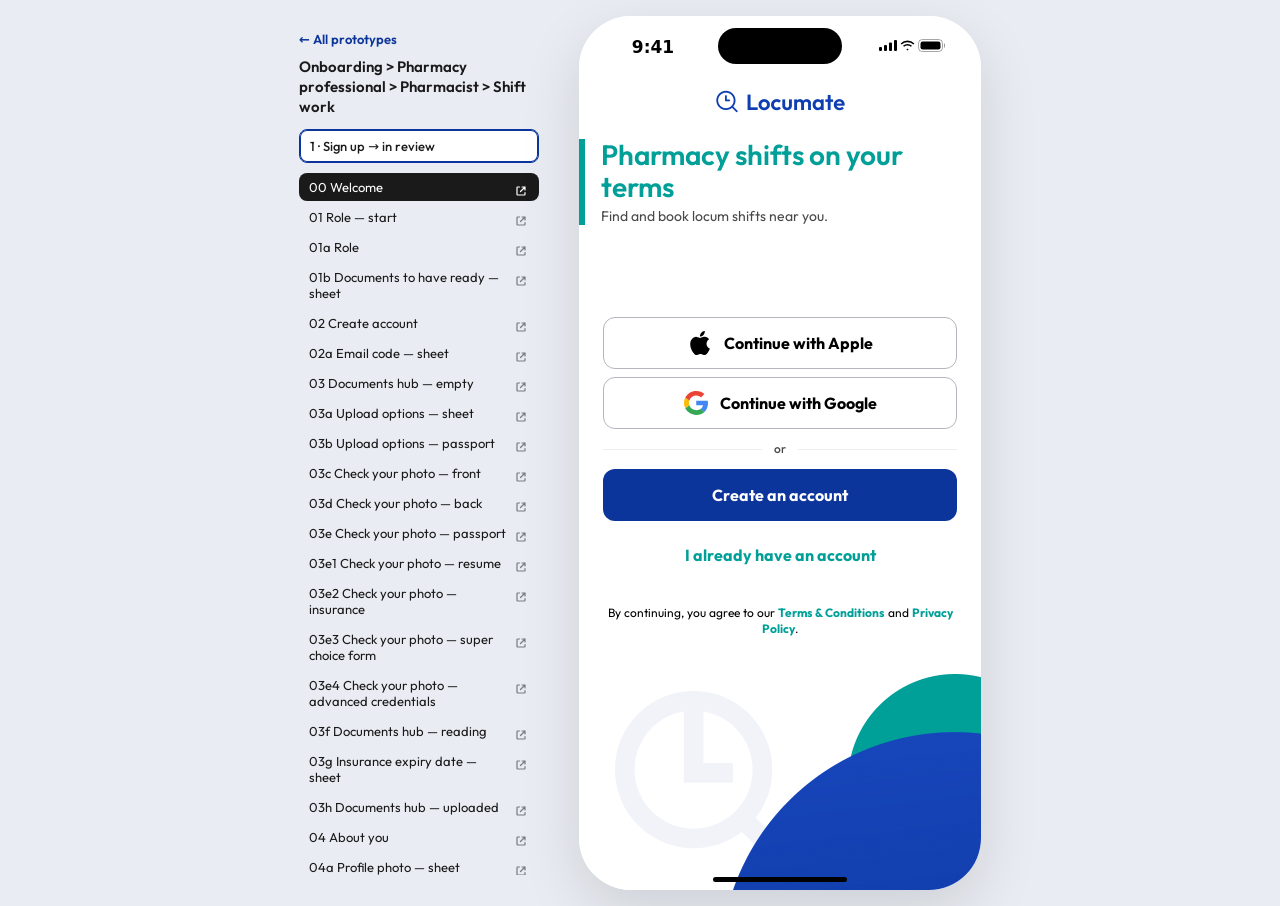
==== commit 28014df9: "Rename the UI prototype to UI: Onboarding > Pharmacy professional > Pharmacist > Shift work Co-Autho" ====
--- a/onboarding-pharmacy-ui/index.html
+++ b/onboarding-pharmacy-ui/index.html
@@ -3,7 +3,7 @@
 <head>
 <meta charset="utf-8">
 <meta name="viewport" content="width=device-width, initial-scale=1">
-<title>Locumate — Sign Up &gt; Pharmacy professional &gt; Pharmacist &gt; Shift work</title>
+<title>Locumate — Onboarding &gt; Pharmacy professional &gt; Pharmacist &gt; Shift work</title>
 <meta name="robots" content="noindex">
 <style>
 @font-face{font-family:'Outfit';font-style:normal;font-weight:300;font-display:block;src:url([data-uri]) format('woff2')}
@@ -1046,7 +1046,7 @@
 <body>
 <aside class="panel">
   <a class="allflows" href="../index.html">← All prototypes</a>
-  <h1>Sign Up &gt; Pharmacy professional &gt; Pharmacist &gt; Shift work</h1>
+  <h1>Onboarding &gt; Pharmacy professional &gt; Pharmacist &gt; Shift work</h1>
   <div class="scen" id="scen"></div>
   <details class="devnote"><summary>For developers: buttons above the keyboard</summary>
   <p>While the keyboard is open, the screen's primary button sits right above it; secondary actions hide until the keyboard closes. The focused field and its suggestion stay visible above the button. On a real phone this prototype does the same with the system keyboard.</p>
@@ -1072,7 +1072,7 @@
   transition: bottom .2s;
 }</pre></details>
   <button class="reset" onclick="resetAll()">Restart flow</button>
-  <div class="build">Updated 22 Nov 2026, 11:59</div>
+  <div class="build">Updated 25 Nov 2026, 13:30</div>
 </aside>
 <main class="phone" id="phone"></main>
 
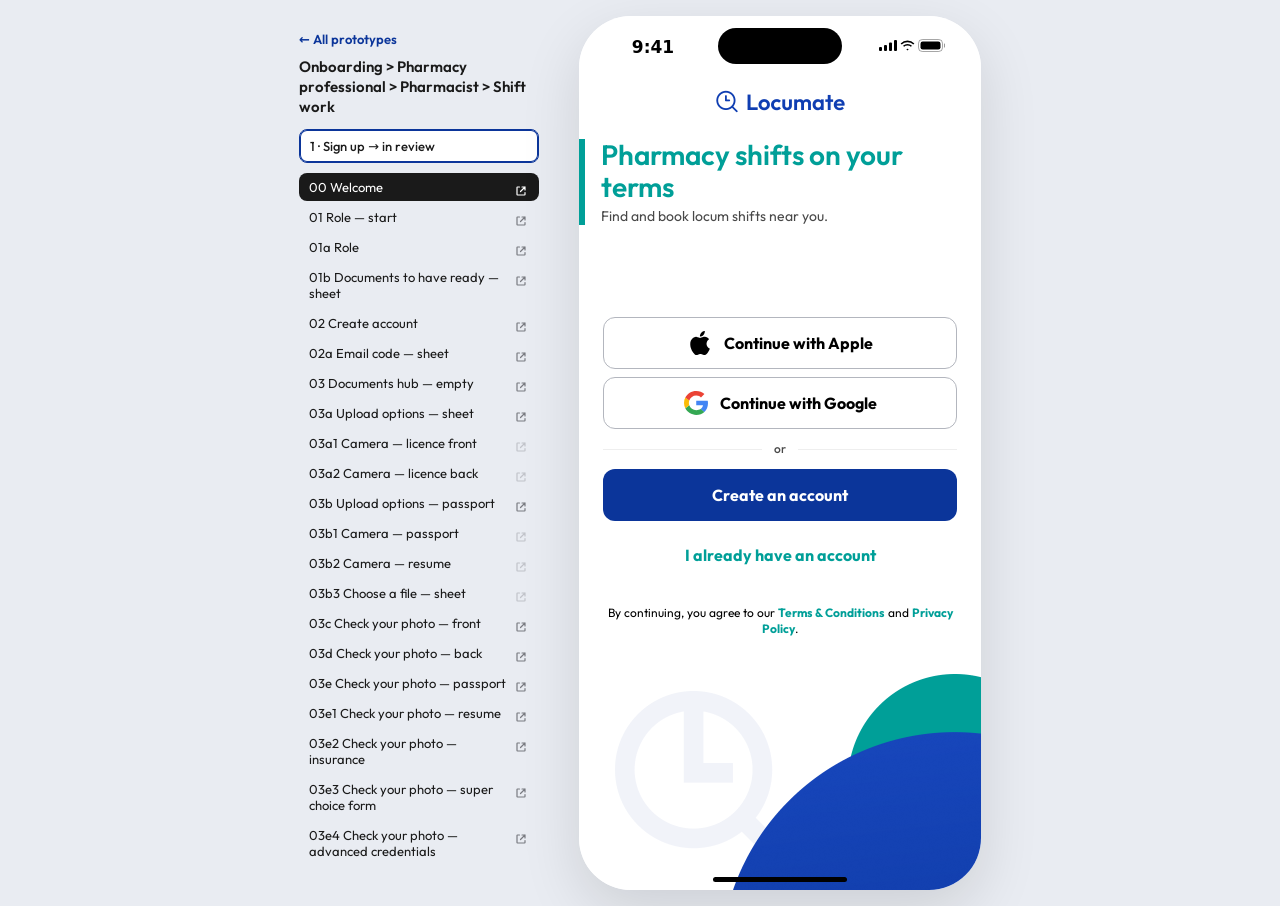
==== commit 74ba3971: "Camera and file-source screens, pinned sheet titles and buttons, date mask hint, in-review status on" ====
--- a/onboarding-pharmacy-ui/index.html
+++ b/onboarding-pharmacy-ui/index.html
@@ -1041,6 +1041,57 @@
 html{height:100%}
 body{height:auto;min-height:100%;box-sizing:border-box;padding:16px 0}
 @media (max-width:760px){body{padding:0}}
+/* sheets: title and description stay pinned, the rest scrolls under them */
+.sheet .inner>.sht{position:sticky;top:0;z-index:5;background:#fff;margin-bottom:0;padding-bottom:16px}
+/* sheets: buttons pinned to the bottom, content scrolls between title and buttons */
+.sheet>.inner{min-height:0;flex:0 1 auto}
+.sheet>.sh-foot.pin{flex:none;background:#fff;padding:16px 24px 0;display:flex;flex-direction:column;gap:8px}
+.sheet>.sh-foot.pin>.stack{margin:0}
+/* in-app camera */
+.camv{position:absolute;inset:0;z-index:40;background:#000;overflow:hidden;color:#fff}
+.camv .status{position:absolute;top:0;left:0;right:0;z-index:3}
+.camv .feed{position:absolute;left:0;right:0;top:0;height:704px;background:radial-gradient(90% 60% at 50% 44%,#6e665d 0%,#3d3833 55%,#1c1a17 100%)}
+.camv .subj{position:absolute;left:50%;transform:translate(-50%,-50%) rotate(-2deg);box-shadow:0 14px 30px rgba(0,0,0,.45);border-radius:10px;overflow:hidden;background:#fff}
+.camv .subj.face{transform:translate(-50%,-50%);border-radius:0;box-shadow:none;background:none}
+.camv .subj svg{width:100%;height:100%;display:block}
+.camv .frame{position:absolute;left:50%;transform:translate(-50%,-50%);border-radius:16px;box-shadow:0 0 0 1200px rgba(0,0,0,.55);z-index:1}
+.camv .frame.round{border-radius:50%;border:3px solid #fff}
+.camv .frame i{position:absolute;width:32px;height:32px;border:0 solid #fff}
+.camv .frame.round i{display:none}
+.camv .frame i:nth-child(1){top:-3px;left:-3px;border-width:4px 0 0 4px;border-top-left-radius:18px}
+.camv .frame i:nth-child(2){top:-3px;right:-3px;border-width:4px 4px 0 0;border-top-right-radius:18px}
+.camv .frame i:nth-child(3){bottom:-3px;left:-3px;border-width:0 0 4px 4px;border-bottom-left-radius:18px}
+.camv .frame i:nth-child(4){bottom:-3px;right:-3px;border-width:0 4px 4px 0;border-bottom-right-radius:18px}
+.camv .camtop{position:absolute;top:59px;left:0;right:0;height:56px;display:flex;align-items:center;justify-content:space-between;padding:0 16px;z-index:3}
+.camv .cbtn{width:44px;height:44px;border-radius:22px;background:rgba(255,255,255,.16);display:flex;align-items:center;justify-content:center;border:0;padding:0}
+.camv .ct{text-align:center;font:600 17px/22px var(--ff)}
+.camv .ct span{display:block;font:400 14px/18px var(--ff);opacity:.8}
+.camv .chint{position:absolute;left:24px;right:24px;text-align:center;z-index:2;font:600 17px/22px var(--ff)}
+.camv .chint span{display:block;font:400 14px/18px var(--ff);opacity:.8;margin-top:4px}
+.camv .cbot{position:absolute;left:0;right:0;bottom:0;height:170px;display:flex;align-items:center;justify-content:center;z-index:3;padding-bottom:20px;box-sizing:border-box}
+.camv .shutter{width:78px;height:78px;border-radius:50%;border:4px solid #fff;background:none;padding:4px;cursor:pointer}
+.camv .shutter i{display:block;width:100%;height:100%;border-radius:50%;background:#fff;transition:transform .1s}
+.camv .shutter:active i{transform:scale(.9)}
+.camv.snap::after{content:"";position:absolute;inset:0;background:#fff;z-index:50;animation:snap .2s forwards}
+@keyframes snap{from{opacity:.9}to{opacity:0}}
+#phone:has(.camv) .homebar{background:#fff}
+.dwrap{position:relative}
+.dghost{position:absolute;inset:0;display:flex;align-items:center;pointer-events:none;color:#9a9a9a;border:0 solid transparent;white-space:pre;overflow:hidden;box-sizing:border-box}
+.dghost:empty{display:none}
+.dghost i{font-style:normal;visibility:hidden}
+.field:has(> .dwrap)>label{position:absolute;left:17px;top:19px;margin:0;font-size:16px;font-weight:400;color:#9E9E9E;pointer-events:none;transition:top .15s ease,font-size .15s ease,color .15s ease;z-index:1;white-space:nowrap}
+.field:has(> .dwrap input:focus)>label,.field:has(> .dwrap input:not(:placeholder-shown))>label{top:9px;font-size:12px;font-weight:500;color:var(--sub)}
+/* long sheets open up to 24px from the top of the screen */
+#phone .sheet{max-height:calc(100% - 24px)}
+#phone .sheet.tall,#phone .sheet.tall:has(#fltBtn){height:calc(100% - 24px)}
+#phone.kb .sheet{max-height:calc(100% - 24px - var(--kbh,350px))}
+#phone.kb .sheet.tall{height:auto}
+/* password dots: system font, so mobile browsers draw normal-size bullets instead of Outfit's fallback */
+.field input[type=password]:not(:placeholder-shown){font-family:-apple-system,BlinkMacSystemFont,'Segoe UI',Roboto,sans-serif;font-weight:400;letter-spacing:1px}
+.scard.inrev{width:100%;text-align:left;cursor:pointer}
+.scard.inrev .rv-ic{width:32px;height:32px;border-radius:16px;background:#E8EEFB;display:grid;place-items:center;flex:none}
+.scard.inrev .sub{font:400 14px/18px var(--ff);color:#484848}
+.scard.inrev .chev{flex:none;display:grid;place-items:center}
 </style>
 </head>
 <body>
@@ -1072,7 +1123,7 @@
   transition: bottom .2s;
 }</pre></details>
   <button class="reset" onclick="resetAll()">Restart flow</button>
-  <div class="build">Updated 25 Nov 2026, 13:30</div>
+  <div class="build">Updated 25 Nov 2026, 14:05</div>
 </aside>
 <main class="phone" id="phone"></main>
 
@@ -1217,10 +1268,10 @@
 ];
 /* the panel mirrors the Figma section 2270:10467: four sub-sections, screen codes C1 · xx */
 const GROUPS=[
- ['Sign Up',[['welcome','00','Welcome'],['role','01','Role — start'],['role1','01a','Role'],['roleSheet','01b','Documents to have ready — sheet'],['account','02','Create account'],['otp','02a','Email code — sheet'],['docs','03','Documents hub — empty'],['upload','03a','Upload options — sheet'],['uploadP','03b','Upload options — passport'],['photoFront','03c','Check your photo — front'],['photoBack','03d','Check your photo — back'],['photoP','03e','Check your photo — passport'],['photoCV','03e1','Check your photo — resume'],['photoIns','03e2','Check your photo — insurance'],['photoSuper','03e3','Check your photo — super choice form'],['photoCred','03e4','Check your photo — advanced credentials'],['docsReading','03f','Documents hub — reading'],['insExp','03g','Insurance expiry date — sheet'],['docsDone','03h','Documents hub — uploaded'],['general','04','About you'],['avatar','04a','Profile photo — sheet'],['addr','04b','Home address — suggestions'],['dob','04c','Date of birth — keypad'],['dobErr','04d','Date of birth — error'],['ahpra','05','AHPRA registration'],['ahpraAlert','05a','Unsaved changes — alert'],['checking','06','Checking your documents'],['perm','06a','Notifications — system prompt'],['home','07','Home — in review'],['hidden','07a','Hidden details — sheet'],['all','07b','All items — in review'],['shift','07c','Shift — not verified'],['applyNV','07d','Apply — not verified yet — sheet']]],
+ ['Sign Up',[['welcome','00','Welcome'],['role','01','Role — start'],['role1','01a','Role'],['roleSheet','01b','Documents to have ready — sheet'],['account','02','Create account'],['otp','02a','Email code — sheet'],['docs','03','Documents hub — empty'],['upload','03a','Upload options — sheet'],['cam','03a1','Camera — licence front'],['camBack','03a2','Camera — licence back'],['uploadP','03b','Upload options — passport'],['camP','03b1','Camera — passport'],['camCV','03b2','Camera — resume'],['source','03b3','Choose a file — sheet'],['photoFront','03c','Check your photo — front'],['photoBack','03d','Check your photo — back'],['photoP','03e','Check your photo — passport'],['photoCV','03e1','Check your photo — resume'],['photoIns','03e2','Check your photo — insurance'],['photoSuper','03e3','Check your photo — super choice form'],['photoCred','03e4','Check your photo — advanced credentials'],['docsReading','03f','Documents hub — reading'],['insExp','03g','Insurance expiry date — sheet'],['docsDone','03h','Documents hub — uploaded'],['general','04','About you'],['avatar','04a','Profile photo — sheet'],['camAva','04a1','Camera — profile photo'],['addr','04b','Home address — suggestions'],['dob','04c','Date of birth — keypad'],['dobErr','04d','Date of birth — error'],['ahpra','05','AHPRA registration'],['ahpraAlert','05a','Unsaved changes — alert'],['checking','06','Checking your documents'],['perm','06a','Notifications — system prompt'],['home','07','Home — in review'],['hidden','07a','Hidden details — sheet'],['all','07b','All items — in review'],['shift','07c','Shift — not verified'],['applyNV','07d','Apply — not verified yet — sheet'],['homeRev','07e','Home — all done, still in review']]],
  ['States while waiting for verification',[['L:checking','08','Checking — documents missing'],['L:home','08a','Home — documents missing'],['L:hidden','08b','Hidden details — documents missing'],['L:all','08c','All items — documents missing'],['L:fix','08d','Upload your photo ID — sheet'],['L:shift','08e','Shift — documents missing'],['L:applyNV','08f','Apply — documents missing — sheet'],['A:home','09','Home — needs attention'],['A:fix','09a','Upload a new photo ID — sheet'],['A:all','09b','All items — needs attention']]],
  ['Verified',[['V:home','10a','Home — verified'],['V:all','10b','All items — verified'],['V:allset','10c','Home — all set'],['V:allsetX','10d','Home — all set card dismissed'],['V:filters','10e','Shift filters — sheet'],['V:nomatch','10f','Home — no shifts match filters']]],
- ['Apply with missing items',[['V:shift','11','Shift — verified'],['V:apply','11a','Before you apply — sheet'],['V:mobile','11b','Mobile number — 1 of 2'],['V:sms','11c','SMS code — sheet'],['V:prof','11d','Professional certificates — 2 of 2'],['V:exp','11e','Experience and software — optional'],['V:roles','11f','Roles — sheet'],['V:sw','11g','Pharmacy software — sheet'],['V:swadd','11h','Pharmacy software — add your own'],['V:cred','11i','Advanced credentials — optional'],['V:credpick','11j','Advanced credentials — picker'],['V:credNone','11j1','Advanced credentials — no results'],['V:travel','11k','Travel requirements — optional'],['V:other','11l','Other insurance — optional'],['V:later','11m','Before you apply — 1 left'],['V:ready','11n','Shift — ready to apply'],['V:applied','11o','Applied — add payment details'],['V:homepay','12','Home — payment details left'],['V:bank','12a','Bank details — 1 of 3'],['V:bankpick','12b','Bank name — sheet'],['V:bankNone','12b1','Bank name — no results'],['V:unsaved','12c','Leave unfinished — alert'],['V:tax','12d','Tax and business details — 2 of 3'],['V:super','12e','Super fund — 3 of 3'],['V:smsf','12f','Super fund — self-managed (SMSF)'],['V:pexp','13','Experience and software — profile'],['V:pcred','13a','Advanced credentials — profile'],['V:psaved','13b','Experience and software — saved'],['V:homefull','13c','Home — profile complete']]]];
+ ['Apply with missing items',[['V:shift','11','Shift — verified'],['V:apply','11a','Before you apply — sheet'],['V:mobile','11b','Mobile number — 1 of 2'],['V:sms','11c','SMS code — sheet'],['V:prof','11d','Professional certificates — 2 of 2'],['V:source','11d1','Choose a file — certificate'],['V:exp','11e','Experience and software — optional'],['V:roles','11f','Roles — sheet'],['V:sw','11g','Pharmacy software — sheet'],['V:swadd','11h','Pharmacy software — add your own'],['V:cred','11i','Advanced credentials — optional'],['V:credpick','11j','Advanced credentials — picker'],['V:credNone','11j1','Advanced credentials — no results'],['V:travel','11k','Travel requirements — optional'],['V:other','11l','Other insurance — optional'],['V:later','11m','Before you apply — 1 left'],['V:ready','11n','Shift — ready to apply'],['V:applied','11o','Applied — add payment details'],['V:homepay','12','Home — payment details left'],['V:bank','12a','Bank details — 1 of 3'],['V:bankpick','12b','Bank name — sheet'],['V:bankNone','12b1','Bank name — no results'],['V:unsaved','12c','Leave unfinished — alert'],['V:tax','12d','Tax and business details — 2 of 3'],['V:super','12e','Super fund — 3 of 3'],['V:smsf','12f','Super fund — self-managed (SMSF)'],['V:pexp','13','Experience and software — profile'],['V:pcred','13a','Advanced credentials — profile'],['V:psaved','13b','Experience and software — saved'],['V:homefull','13c','Home — profile complete']]]];
 const SC={
   signup:{t:'1 · Sign up → in review',l:GROUPS[0][1]},
   later:{t:'2 · Documents added later',l:[['L:docs','03','Documents hub — tap Upload later'],...GROUPS[1][1].filter(x=>x[0].startsWith('L:'))]},
@@ -1302,7 +1353,7 @@
 /* uploaded file: tap the row to replace the file, × removes it */
 const upRow=(k,name)=>`<div class="row filerow" style="padding:12px"><button class="fr-main" style="display:flex;gap:12px;align-items:center;flex:1;text-align:left" onclick="replaceFile('${k}')" aria-label="Replace ${esc(name)}"><span class="ic">${IC.doc}</span><span class="tx"><div class="t">${esc(name)}</div><div class="s">PDF file · 1.2 MB</div></span></button><button class="fr-x" style="width:32px;height:32px" aria-label="Remove ${esc(name)}" onclick="delete S.f['${k}'];render();toast('File removed')">${IC.x}</button></div>`;
 function replaceFile(k){S.f[k]='certificate.pdf';render();toast('File replaced');}
-const fileRow=(k,name='certificate.pdf')=>(S.fail||{})[k]?failRow(k,name):S.f[k]==='pre'?row({t:name,s:'PDF file · uploaded',ic:'doc',on:`replaceFile('${k}')`}):S.f[k]?upRow(k,name):row({t:'Choose a file',s:'JPG, PNG or PDF, up to 10 MB',on:`pickFile('${k}')`});
+const fileRow=(k,name='certificate.pdf')=>(S.fail||{})[k]?failRow(k,name):S.f[k]==='pre'?row({t:name,s:'PDF file · uploaded',ic:'doc',on:`replaceFile('${k}')`}):S.f[k]?upRow(k,name):row({t:'Choose a file',s:'JPG, PNG or PDF, up to 10 MB',on:`pickFileSrc('${k}')`});
 /* repeatable cards "one field + file": certificates (training type), other insurance (expiry date) */
 function multiFiles(p,extra,addL){const n=S.f[p+'_n']||1;let h='';
   for(let i=0;i<n;i++)h+=`<div class="grp">${n>1?`<div class="gh"><span class="glabel${p==='prof'?' ctitle':''}" style="margin:0">${p==='prof'?'Certificate':'File'} ${i+1}</span><button class="link" onclick="rmFile('${p}',${i})">Remove</button></div>`:''}${extra(i)}${p==='prof'&&!S.f['prof_t'+i]?'':fileRow(p+'_f'+i)}</div>`;
@@ -1459,8 +1510,13 @@
     if(k==='insExp'){S.scen='signup';jumpOn('docs');S.docs={id:'done',cv:'done'};S.sheet={name:'insExp',doc:'ins'};return render();}
     if(k==='dob'){S.scen='signup';jumpOn('general');S.f.dob='';S.f.dob_raw='19/07/';S.dobNav=true;render();const y=document.getElementById('dob');if(y){y.focus();y.setSelectionRange(6,6);}return;}
     if(k==='avatar'||k==='addr'){S.scen='signup';jumpOn('general');if(k==='avatar')return openSheet('avatar');S.f.addr='10 George';S.gender='Male';S.addrOpen=true;return render();}
+    if(['cam','camBack','camP','camCV','source'].includes(k)){S.scen='signup';jumpOn('docs');S.docs={};const hasId=DOCS.some(d=>d.id==='id');const doc=(k==='camCV'||!hasId)?'cv':'id';if(hasId)S.idType=PREF.idType=k==='camP'?'Passport':'Driver licence';
+      if(k==='source'){openSource(`chooseFileGo('${doc}')`,{name:'upload',doc});return;}
+      openCam(doc,k==='camBack'?'back':'front','',{name:'upload',doc});return;}
+    if(k==='camAva'){S.scen='signup';jumpOn('general');pre();openCam('avatar','front','',{name:'avatar'});return;}
     if(['photoCV','photoIns','photoSuper','photoCred'].includes(k)){S.scen='signup';jumpOn('docs');S.docs={};S.sheet={name:'photo',doc:({photoCV:'cv',photoIns:'ins',photoSuper:'super',photoCred:'cred'})[k],side:'front'};return render();}
     if(k==='uploadP'||k==='photoP'){S.scen='signup';jumpOn('docs');S.idType='Passport';S.sheet=k==='uploadP'?{name:'upload',doc:'id'}:{name:'photo',doc:'id',side:'front'};return render();}
+    if(k==='homeRev'){base('review');S.scen='signup';ITEMS.forEach(i=>S.items[i.id]=true);S.f.mob='412 345 678';S.stack=['home'];return render();}
     if(['checking','perm','home','hidden','all','shift','applyNV'].includes(k)){base('review');S.scen='signup';
       if(k==='checking'||k==='perm'){S.stack=['checking'];if(k==='perm')S.alert='perm';}
       else if(k==='home'||k==='hidden'){S.stack=['home'];if(k==='hidden')S.sheet={name:'hidden'};}
@@ -1468,6 +1524,7 @@
       else S.stack=['home',k];
       return render();}
     S.scen='signup';return jumpOn(k);}
+  if(k==='V:source'){jump('V:prof');openSource("pickFile('vacc_file')");return;}
   const [p,id]=k.split(':');
   if(p==='L'){if(id==='docs'){S=fresh();S.scen='later';return jumpOn('docs');}
     base('missing',{cv:'done'});S.scen='later';S.stack=['home'];if(id==='all')S.stack.push('all');if(id==='fix')S.sheet={name:'fix',mode:'add',doc:'id'};
@@ -1523,12 +1580,13 @@
   if(S.otp.length===5){if(S.sheet&&S.sheet.name==='sms'){setTimeout(smsDone,400);return;} setTimeout(()=>{clearInterval(timerT);S.sheet=null;S.stack.push('docs');render();toast('Email verified');},450);}
 }
 function openDoc(id){ if(S.docs[id]==='done'||S.docs[id]==='reading') return toast(S.docs[id]==='done'?'Already uploaded':'Still reading this one'); openSheet('upload',{doc:id}); }
-function takePhoto(doc){ openSheet('photo',{doc,side:'front'}); }
-function chooseFile(doc){ if(doc==='ins')return openSheet('insExp',{doc}); S.sheet=null; readDoc(doc); }
+function takePhoto(doc){ openCam(doc,'front','',{name:'upload',doc}); }
+function chooseFile(doc){ openSource(`chooseFileGo('${doc}')`,{name:'upload',doc}); }
+function chooseFileGo(doc){ if(doc==='ins')return openSheet('insExp',{doc}); S.sheet=null; readDoc(doc); }
 function photoNext(){ const sh=S.sheet; const twoSided=sh.doc==='id'&&S.idType==='Driver licence';
-  if(sh.side==='front'&&twoSided) return openSheet('photo',{doc:sh.doc,side:'back'});
+  if(sh.side==='front'&&twoSided) return openCam(sh.doc,'back','',{name:'upload',doc:sh.doc});
   if(sh.doc==='ins')return openSheet('insExp',{doc:'ins'}); S.sheet=null; readDoc(sh.doc); }
-function retake(){ toast('Camera opens again'); }
+function retake(){ const sh=S.sheet; openCam(sh.doc,sh.side,'',{name:'upload',doc:sh.doc}); }
 function readDoc(id){ S.docs[id]='reading'; render(); setTimeout(()=>{S.docs[id]='done'; if(cur()==='docs')render();}, 2200); }
 function prefill(){ if(S.docs.id==='done'){ const pass=S.idType==='Passport'; const v=pass?{fn:'Andrii',ln:'Petrenko',dob:'19/07/1990'}:{fn:'Andrii',ln:'Petrenko',dob:'19/07/1990',addr:'10 George St, Sydney NSW 2000',unit:'Unit 5'}; for(const k in v) if(!S.f[k]) S.f[k]=v[k]; if(pass&&!S.gender) S.gender='Male'; S.prefilled=pass?'passport':'licence'; } }
 function docsContinue(){ prefill(); S.ver=['id','ins'].every(d=>S.docs[d]==='done')?'review':'missing'; if(S.ver==='missing')S.scen='later'; go('general'); }
@@ -1587,10 +1645,16 @@
   if(mo<1||mo>12||dt.getMonth()!==mo-1||dt.getDate()!==d)return {e:k==='dob'?'Enter a real date, like 19/07/1990':`Enter a real date, like ${DSUG(k)||'30/06/2027'}`};
   const now=new Date();if(dir==='past'&&dt>now)return {e:'Enter a real date, like 19/07/1990'};if(dir==='future'&&dt<now)return {e:'This date has passed. Enter the new expiry date.'};
   return {v:raw,e:''};}
-function dType(k,el,dir){const d=el.value.replace(/\D/g,'').slice(0,8);el.value=[d.slice(0,2),d.slice(2,4),d.slice(4,8)].filter(Boolean).join('/');S.f[k+'_raw']=el.value;S.dobNav=false;const r=dVal(k,dir);S.f[k]=r.e?'':r.v;liveBtns();}
+function dType(k,el,dir){const d=el.value.replace(/\D/g,'').slice(0,8);el.value=[d.slice(0,2),d.slice(2,4),d.slice(4,8)].filter(Boolean).join('/');S.f[k+'_raw']=el.value;dGhost(el);S.dobNav=false;const r=dVal(k,dir);S.f[k]=r.e?'':r.v;liveBtns();}
 function dCheck(k,dir){setTimeout(()=>{const r=dVal(k,dir);S.dErr=S.dErr||{};if((S.dErr[k]||'')!==r.e){S.dErr[k]=r.e;render();}},0);}
+/* the rest of the mask shows in grey after what's typed: 30/0 → 30/0M/YYYY */
+function dGhost(el){const g=el.nextElementSibling;if(!g||!g.classList.contains('dghost'))return;const v=el.value,M='DD/MM/YYYY';
+  if(!v||v.length>=10){g.innerHTML='';return;}const cs=getComputedStyle(el);
+  ['paddingTop','paddingRight','paddingBottom','paddingLeft','borderTopWidth','borderLeftWidth','borderBottomWidth','borderRightWidth','fontFamily','fontSize','fontWeight','letterSpacing','lineHeight','textAlign'].forEach(k=>g.style[k]=cs[k]);
+  g.innerHTML=`<i>${esc(v)}</i>${M.slice(v.length)}`;}
+function dGhosts(){document.querySelectorAll('#phone .dwrap>input').forEach(dGhost);}
 const dateField=(k,dir,auto,lbl)=>{if(lbl)DLBL[k]=lbl;const e=(S.dErr||{})[k];
-  return `<div class="field"><label for="${k}">${DLBL[k]} *</label><input id="${k}" type="text" inputmode="numeric" maxlength="10" placeholder="DD/MM/YYYY" data-sugg="${DSUG(k)}" ${auto?'name="birthday" autocomplete="bday"':'autocomplete="off"'} value="${esc(S.f[k+'_raw']??S.f[k]??'')}" class="${e?'err':''}" ${e?`aria-describedby="${k}_err"`:''} onfocus="dFocus('${k}','${dir}')" oninput="dType('${k}',this,'${dir}')" onblur="dBlur('${k}','${dir}')">${e?`<div class="errtxt" id="${k}_err">${e}</div>`:''}</div>`;};
+  return `<div class="field"><label for="${k}">${DLBL[k]} *</label><div class="dwrap"><input id="${k}" type="text" inputmode="numeric" maxlength="10" placeholder="DD/MM/YYYY" data-sugg="${DSUG(k)}" ${auto?'name="birthday" autocomplete="bday"':'autocomplete="off"'} value="${esc(S.f[k+'_raw']??S.f[k]??'')}" class="${e?'err':''}" ${e?`aria-describedby="${k}_err"`:''} onfocus="dFocus('${k}','${dir}')" oninput="dType('${k}',this,'${dir}')" onblur="dBlur('${k}','${dir}')"><span class="dghost" aria-hidden="true"></span></div>${e?`<div class="errtxt" id="${k}_err">${e}</div>`:''}</div>`;};
 /* numeric keypad for every date field (on desktop; phones show their own) */
 /* search field: icon on the left, quick clear inside, Cancel on the right while searching */
 const sfield=(id,label,ph,val,onin,extra='',style='')=>`<div class="sfield ${val?'has':''}" style="${style}"><div class="field srch"><span class="sic">${I.search}</span><input id="${id}" type="search" placeholder="${label}" aria-label="${label}" value="${esc(val||'')}" oninput="this.closest('.sfield').classList.toggle('has',!!this.value);${onin}" ${extra}><button class="sclr" aria-label="Clear search" onmousedown="event.preventDefault()" onclick="sClear('${id}')">${I.xs}</button></div><button class="scancel" onmousedown="event.preventDefault()" onclick="sCancel('${id}')">Cancel</button></div>`;
@@ -1697,6 +1761,9 @@
   if(ver==='missing'&&vdocs().length){const d=vdocs()[0],n=vdocs().length+L;card=homeCard({h:'Upload your documents to get verified',seg:segs(6-n,6),sub:`${pl(n)} left before you can apply`,t:DN[d],s:'Needed to see shift details',a:'Upload',on:`openSheet('fix',{mode:'add',doc:'${d}'})`});}
   else if(ver==='attention')card=homeCard({h:'Your photo ID needs attention',sub:"We couldn't read your date of birth. Upload a clearer photo.",t:'Photo ID',s:'Photo is blurry',a:'Re-upload',on:`openSheet('fix',{mode:'fix',doc:'id'})`});
   else if(!L&&payLeft()&&S.applied){const p=firstPay();card=homeCard({h:'Add your payment details',seg:segs(3-payLeft(),3),sub:`${pl(payLeft())} left before your first payment`,t:p.t,s:'Needed to get paid',a:p.a,on:`startPay('setup')`});}
+  else if(!L&&!v){const o=OPT.filter(o=>!S.items[o.id]);/* everything is done but the documents are still in review: this card stays until verified */
+    card=`<button class="scard allset inrev" onclick="go('all')"><span class="rv-ic">${ki('clock','#0B359A')}</span><div class="tx"><b>We're checking your documents</b><div class="sub">Usually 24–48 hours. We'll let you know when you're verified.</div></div><span class="chev">${I.chev}</span></button>`
+    +(o.length?homeCard({h:'Stand out to pharmacies',sub:`${o.length} optional item${o.length===1?'':'s'} · pharmacies see these on your profile`,t:o[0].t,s:o[0].s,a:o[0].a,on:`S.applyFlow=true;S.ctx='setup';openItem('${o[0].id}')`}):'');}
   else if(!L){const o=OPT.filter(o=>!S.items[o.id]);card=(S.hideAllSet?'':`<div class="scard allset"><svg width="32" height="32" viewBox="0 0 32 32" fill="none" aria-hidden="true"><circle cx="16" cy="16" r="16" fill="#34C759"/><path d="M9.33325 16.2632L13.619 21L22.6666 11" stroke="#fff" stroke-width="1.5" stroke-linecap="round" stroke-linejoin="round"/></svg><div class="tx"><b>You're all set</b><div class="sub">${v?'You can apply for shifts.':"We'll let you know when you're verified."}</div></div><button class="xp" aria-label="Close" onclick="S.hideAllSet=true;render()"><svg width="24" height="24" viewBox="0 0 24 24" fill="none" aria-hidden="true"><path d="M8 8L16 16M16 8L8 16" stroke="#000" stroke-width="1.5" stroke-linecap="round" stroke-linejoin="round"/></svg></button></div>`)
     +(o.length?homeCard({h:'Stand out to pharmacies',sub:`${o.length} optional item${o.length===1?'':'s'} · pharmacies see these on your profile`,t:o[0].t,s:o[0].s,a:o[0].a,on:`S.applyFlow=true;S.ctx='setup';openItem('${o[0].id}')`}):'');}
   else card=homeCard({h:'Finish your account setup',seg:segs(6-L,6),sub:`${pl(L)} left before you can apply`,t:nx.t,s:'Needed to apply',a:nx.a,on:`S.applyFlow=true;S.ctx='setup';openItem('${nx.id}')`});
@@ -1789,7 +1856,7 @@
   if(F.chips)body=`<div><span class="glabel">${F.q}</span>${chips(F.chips,S.f[F.ck],'setImm')}</div>`;
   if(F.multi)body=(F.picker?`<div>${pickField()}</div>`:'')+F.multi.map(([l,k,it,m,kind])=>kind?(kind==='roles'?`<div class="grp" style="gap:12px">${rolesField(k)}`:`${swField(k)}</div>`):`<div><span class="glabel">${l}</span>${mchips('f',k,it,m)}</div>`).join('')+(F.certs&&(S.f.cred_l||[]).length?`<div><span class="glabel" style="padding-left:8px">Certificates</span><div class="stack tight">${S.f.cred_l.map(c=>{const u=S.f['cert_'+c];return row({t:c,s:u?'certificate.pdf':'JPG, PNG or PDF, up to 10 MB',tagL:u?'Done':'Upload',tagK:u?'done':'neutral',ic:'award',cls:'lbd',on:`S.f['cert_${c}']=1;render()`});}).join('')}</div></div>`:'');
   if(F.pre)body=F.pre()+body;if(F.post)body+=F.post();
-  if(F.file)body+=S.f[id+'_file']?upRow(id+'_file','certificate.pdf'):row({t:'Choose a file',s:'JPG, PNG or PDF, up to 10 MB',on:`pickFile('${id}_file')`});
+  if(F.file)body+=S.f[id+'_file']?upRow(id+'_file','certificate.pdf'):row({t:'Choose a file',s:'JPG, PNG or PDF, up to 10 MB',on:`pickFileSrc('${id}_file')`});
   const nx=S.applyFlow?nextAfter(id,!!S.later[id]):null;
   return `${status()}${S.applyFlow?flowHdr(id):header({title:'Profile'})}<div class="scroll stack" style="gap:${FGAP[id]||24}px;--sg:${FGAP[id]||24}px"><div style="margin-bottom:12px">${titleBlock(F.t,F.d)}</div>${body}${F.extra?notice(F.extra):''}<div style="height:12px"></div></div>
   <div class="foot">${F.yesno?btn('Yes','primary',"answer('Yes')")+btn('No','secondary',"answer('No')"):S.applyFlow?btn(nx?'Continue':'Finish','primary','saveForm()',!formOk(id)).replace('<button ','<button id="formBtn" ')+(F.opt?btn('Skip','text','skipItem()'):DOCITEMS.includes(id)?btn('Do this later','text','laterItem()'):''):btn('Save','primary','saveForm()',!formOk(id)).replace('<button ','<button id="formBtn" ')}</div>`;};
@@ -1911,6 +1978,38 @@
   <div class="checks"><div>${IC.tick}All four corners are in the frame</div><div>${IC.tick}${back?'Card number is readable':doc==='id'&&!lic?'Photo, name and passport number are readable':({ins:'Policy number and expiry date are readable',super:'Fund details and signature are readable',cred:'Your name and credential are readable'})[doc]||'Text is sharp and readable'}</div><div>${IC.tick}No glare or shadows</div></div>
   <div class="stack tight">${btn(lic?(back?'Upload photos':'Next'):'Use photo','primary','photoNext()')}${btn('Retake photo','secondary','retake()')}</div></div>`;};
 
+/* pin the trailing button(s) of a sheet under its scrolling content */
+function pinFoot(){const sh=document.querySelector('#phone .sheet');if(!sh||sh.querySelector(':scope>.sh-foot'))return;const inn=sh.querySelector(':scope>.inner');if(!inn)return;
+  const isB=e=>e&&(e.matches('button.btn')||(e.classList.contains('stack')&&e.children.length>0&&[...e.children].every(c=>c.matches('button.btn'))));
+  const out=[];let e=inn.lastElementChild;while(isB(e)){out.unshift(e);e=e.previousElementSibling;}
+  if(!out.length)return;const ib=getComputedStyle(inn);const pad=out[0].getBoundingClientRect().top-(e?e.getBoundingClientRect().bottom:inn.getBoundingClientRect().top+parseFloat(ib.paddingTop));
+  if(e&&e.tagName==='DIV'&&!e.className&&!e.children.length&&/height:\s*\d+px/.test(e.getAttribute('style')||'')){const q=e.previousElementSibling;e.remove();if(q)q.style.marginBottom='0';}else if(e)e.style.marginBottom='0';inn.style.paddingBottom='0';
+  const f=document.createElement('div');f.className='sh-foot pin';f.style.paddingTop=pad+'px';out.forEach(o=>{o.style.marginTop='0';f.appendChild(o);});sh.appendChild(f);}
+/* in-app camera: full screen, the frame matches the shape of the document */
+const CAMDOC={licFront:['Front of licence','1 of 2','Fit the front of your licence in the frame'],licBack:['Back of licence','2 of 2','Turn the card over and fit the back in the frame'],passport:['Passport photo page','','Fit the photo page in the frame'],cv:['Resume','','Fit the first page in the frame'],ins:['Indemnity insurance','','Fit the certificate in the frame'],super:['Super choice form','','Fit the whole form in the frame'],cred:['Advanced credentials','','Fit the certificate in the frame'],avatar:['Profile photo','','Center your face in the circle']};
+function camKey(doc,side){return doc==='avatar'?'avatar':doc==='id'?(S.idType==='Passport'?'passport':side==='back'?'licBack':'licFront'):doc;}
+function openCam(doc,side,then,from){S._from=from||null;S.sheet={name:'cam',doc,side:side||'front',then:then||'',from:S._from};S.anim=false;render();}
+function camShoot(){const c=S.sheet;const v=document.querySelector('#phone .camv');if(v)v.classList.add('snap');
+  setTimeout(()=>{if(c.then){S.sheet=null;return Function(c.then)();}if(c.doc==='avatar')return setAvatar();S.anim=false;S.sheet={name:'photo',doc:c.doc,side:c.side};render();},200);}
+function camClose(){const c=S.sheet;if(c.from){S.sheet=Object.assign({},c.from);S.anim=false;return render();}closeSheet();}
+const BOLT='<svg width="24" height="24" viewBox="0 0 24 24" fill="none"><path d="M13 3L5 14h6l-1 7 8-11h-6l1-7z" stroke="#fff" stroke-width="1.5" stroke-linejoin="round"/></svg>';
+const FACE='<svg viewBox="0 0 280 280"><circle cx="140" cy="122" r="56" fill="#d8c1aa"/><path d="M84 110c4-40 30-58 56-58s52 18 56 58c-12-18-30-26-56-26s-44 8-56 26z" fill="#4a3b30"/><path d="M36 280c8-64 50-96 104-96s96 32 104 96z" fill="#3c5a7d"/></svg>';
+const camV=()=>{const c=S.sheet,k=camKey(c.doc,c.side),[t,st,hint]=CAMDOC[k],av=k==='avatar';
+  const [w,h]=av?[280,280]:({licFront:[340,214],licBack:[340,214],passport:[340,240]})[k]||[296,420];const cy=388;
+  const subj=av?`<div class="subj face" style="top:${cy}px;width:${w}px;height:${h}px">${FACE}</div>`:`<div class="subj" style="top:${cy}px;width:${Math.round(w*.92)}px;height:${Math.round(h*.92)}px">${SKEL[k]()}</div>`;
+  return `<div class="camv" role="dialog" aria-label="Camera"><div class="feed">${subj}</div>
+  <div class="frame${av?' round':''}" style="top:${cy}px;width:${w}px;height:${h}px"><i></i><i></i><i></i><i></i></div>
+  ${status(true)}
+  <div class="camtop"><button class="cbtn" aria-label="Close camera" onclick="camClose()">${ki('close','#fff')}</button><div class="ct"><b>${t}</b>${st?`<span>${st}</span>`:''}</div><button class="cbtn" aria-label="Flash" onclick="toast('Flash on')">${BOLT}</button></div>
+  <div class="chint" style="top:${cy+h/2+20}px"><b>${hint}</b><span>${av?'Use good light and look straight at the camera.':'Use good light. Avoid glare and shadows.'}</span></div>
+  <div class="cbot"><button class="shutter" aria-label="Take photo" onclick="camShoot()"><i></i></button></div></div>`;};
+/* Choose a file: where the file comes from */
+function openSource(then,from){S._from=from||null;S.sheet={name:'source',then,from:S._from};S.anim=!from;render();}
+function srcPick(){const t=S.sheet.then;S.sheet=null;Function(t)();}
+function srcClose(){const f=S.sheet.from;if(f){S.sheet=Object.assign({},f);S.anim=false;return render();}closeSheet();}
+function pickFileSrc(k){openSource(`pickFile('${k}')`);}
+SH.source=()=>`<div class="inner">${sheetTitle('Choose a file','JPG, PNG or PDF, up to 10 MB',true,'srcClose()')}<div class="stack tight">${row({t:'Photo library',s:'Photos and screenshots on this phone',ic:'library',on:'srcPick()'})}${row({t:'Files',s:'This phone, iCloud Drive or Google Drive',ic:'doc',on:'srcPick()'})}</div></div>`;
+
 const JSK=['Patient counselling and education','Medication preparation and dispensing','Vaccinations','Sterile and non-sterile compounding','Medication packing','Clinical decision-making','Customer service and communication','Inventory management and purchasing','Team player','Attention to detail'];
 const SKILLS=['Patient counselling and education','Inventory management and purchasing','Sterile and non-sterile compounding','Quality assurance and improvement','Leadership and management','Collaboration and communication','Clinical decision-making','Medication packing','Customer service and communication','Medication preparation and dispensing','Vaccinations','Sales','Retail Management','Problem Solving','Technology & Innovation','Empathy','Team player','Time Management','Decision-Making','Critical Thinking','Adaptable','Experience with Pharmacotherapy','Attention to detail','Stress Management'];
 /* Filters · Job location: suburb / postcode suggestions (same dropdown as Home address) */
@@ -1934,7 +2033,7 @@
 SH.insExp=()=>`<div class="inner">${sheetTitle('When does this policy expire?',"certificate.pdf is uploaded. Add the expiry date and we'll remind you before it runs out.")}
   ${dateField('ins_e0','future',false,'Policy expiry date')}<div style="height:16px"></div>${btn('Save','primary','insSave()',!S.f.ins_e0).replace('<button ','<button id="insBtn" ')}</div>`;
 function insSave(){const from=S.sheet.from;S.sheet=null;if(from==='fix'){S.docs.ins='done';if(S.ver==='attention'||!vdocs().length)S.ver='review';render();toast("Indemnity insurance uploaded. We'll check it within 24–48 hours");return;}readDoc('ins');}
-SH.avatar=()=>`<div class="inner">${sheetTitle('Profile photo','Use a clear, recent photo of your face. Pharmacies see it on your profile.')}<div class="stack tight">${row({t:'Take a photo',on:'setAvatar()'})}${row({t:'Choose from library',on:'setAvatar()'})}${S.avatar?row({t:'Remove photo',on:'S.avatar=false;closeSheet()'}):''}</div></div>`;
+SH.avatar=()=>`<div class="inner">${sheetTitle('Profile photo','Use a clear, recent photo of your face. Pharmacies see it on your profile.')}<div class="stack tight">${row({t:'Take a photo',on:"openCam('avatar','front','',{name:'avatar'})"})}${row({t:'Choose from library',on:'setAvatar()'})}${S.avatar?row({t:'Remove photo',on:'S.avatar=false;closeSheet()'}):''}</div></div>`;
 function setAvatar(){S.avatar=true;closeSheet();toast('Photo added');}
 SH.apply=()=>{const L=ITEMS.filter(i=>!S.items[i.id]);const todo=L,done=ITEMS.filter(i=>S.items[i.id]);
   const first=todo.find(i=>!S.later[i.id])||todo[0];const anyDone=done.length>0;
@@ -1949,8 +2048,8 @@
   ${(S.otp||'').length>=5?'':`<div class="ksug"><button onmousedown="event.preventDefault()" onclick="autoCode()"><small>From Messages</small><b>49173</b></button></div>`}${kbdKeys('key')}</div>`;
 SH.fix=()=>{const d=S.sheet.doc,add=S.sheet.mode==='add',isId=d==='id';return `<div class="inner">${sheetTitle(add?`Upload your ${isId?'photo ID':'indemnity insurance'}`:'Upload a new photo ID',add?(isId?'Choose document type':'Certificate of currency and expiry date'):"The photo was blurry and we couldn't read your date of birth. Retake it in good light, with the whole card in the frame.")}
   ${isId?`<div style="margin:0 0 12px">${chips(['Driver licence','Passport'],S.idType,'setIdType')}</div>`:''}
-  ${docPrev(isId?'id':'ins')}<div class="stack tight">${row({t:'Take a photo',s:isId?(S.idType==='Passport'?"Photo page. We'll guide you.":"Front and back. We'll guide you."):"We'll guide you.",on:'fixDone()'})}
-  ${row({t:'Choose a file',s:'JPG, PNG or PDF, up to 10 MB',on:'fixDone()'})}
+  ${docPrev(isId?'id':'ins')}<div class="stack tight">${row({t:'Take a photo',s:isId?(S.idType==='Passport'?"Photo page. We'll guide you.":"Front and back. We'll guide you."):"We'll guide you.",on:`openCam('${d}','front','S.sheet=S._from;fixDone()',S.sheet)`})}
+  ${row({t:'Choose a file',s:'JPG, PNG or PDF, up to 10 MB',on:`openSource('S.sheet=S._from;fixDone()',S.sheet)`})}
   <p class="small-note" style="margin-top:4px">${add?'Checks usually take 24–48 hours once everything is in.':"We'll check it again. This usually takes 24–48 hours."}</p></div></div>`;};
 const AL={
   perm:()=>`<div class="alert"><div class="ab"><b>“Locumate” Would Like to Send You Notifications</b><span>Notifications may include alerts, sounds and icon badges. These can be configured in Settings.</span></div><div class="row2"><button onclick="toHome()">Don't Allow</button><button class="b" onclick="toHome();toast('Notifications on')">Allow</button></div></div>`,
@@ -1959,13 +2058,14 @@
 };
 const ONB=['welcome','role','account','docs','general','ahpra'];
 function curKey(){const c=cur(),sh=S.sheet&&S.sheet.name;
-  if(ONB.includes(c)||(S.scen==='signup'&&!['form','mobile','shiftV','applied'].includes(c))){if(S.alert==='perm')return 'perm';if(S.alert==='unsavedOnb')return 'ahpraAlert';if(sh)return ({docsInfo:'roleSheet',otp:'otp',upload:S.idType==='Passport'?'uploadP':'upload',hidden:'hidden',photo:S.sheet.doc&&S.sheet.doc!=='id'?({cv:'photoCV',ins:'photoIns',super:'photoSuper',cred:'photoCred'})[S.sheet.doc]:S.idType==='Passport'?'photoP':S.sheet.side==='back'?'photoBack':'photoFront'})[sh]||sh;if(c==='general'&&(S.dErr||{}).dob)return 'dobErr';if(c==='general'&&S.dobNav)return 'dob';if(c==='general'&&S.addrOpen&&S.f.addr)return 'addr';if(c==='role'&&S.acct)return 'role1';if(c==='docs')return Object.values(S.docs).includes('reading')?'docsReading':Object.keys(S.docs).length?'docsDone':'docs';
+  if(ONB.includes(c)||(S.scen==='signup'&&!['form','mobile','shiftV','applied'].includes(c))){if(S.alert==='perm')return 'perm';if(S.alert==='unsavedOnb')return 'ahpraAlert';if(sh)return ({docsInfo:'roleSheet',otp:'otp',upload:S.idType==='Passport'?'uploadP':'upload',hidden:'hidden',cam:({licFront:'cam',licBack:'camBack',passport:'camP',cv:'camCV',avatar:'camAva'})[camKey(S.sheet.doc,S.sheet.side)],photo:S.sheet.doc&&S.sheet.doc!=='id'?({cv:'photoCV',ins:'photoIns',super:'photoSuper',cred:'photoCred'})[S.sheet.doc]:S.idType==='Passport'?'photoP':S.sheet.side==='back'?'photoBack':'photoFront'})[sh]||sh;if(c==='general'&&(S.dErr||{}).dob)return 'dobErr';if(c==='general'&&S.dobNav)return 'dob';if(c==='general'&&S.addrOpen&&S.f.addr)return 'addr';if(c==='role'&&S.acct)return 'role1';if(c==='home'&&S.ver==='review'&&!sh&&!left())return 'homeRev';if(c==='docs')return Object.values(S.docs).includes('reading')?'docsReading':Object.keys(S.docs).length?'docsDone':'docs';
     if(ONB.includes(c)||S.ver==='review'||S.ver==='missing'&&!vdocs().length)return c;}
   if(sh==='insExp')return 'insExp';
   if(S.ver==='missing'&&vdocs().length){if(sh==='fix'||sh==='hidden'||sh==='applyNV')return 'L:'+sh;return 'L:'+c;}
   if(S.ver==='attention'){if(sh==='fix')return 'A:fix';return 'A:'+c;}
   if(S.ver!=='verified'){if(sh)return sh;return c;}
   if(S.alert==='unsaved')return 'V:unsaved';
+  if(sh==='source')return 'V:source';
   if(sh==='filters')return 'V:filters';if(sh==='apply')return Object.keys(S.later).length?'V:later':'V:apply';if(sh==='sms')return 'V:sms';
   if(sh==='credpick')return S.cq&&!CREDS.flatMap(g=>g[1]).some(x=>x.toLowerCase().includes(S.cq.trim().toLowerCase()))?'V:credNone':'V:credpick';if(sh==='sw')return (S.swq||'').trim()?'V:swadd':'V:sw';if(sh==='roles')return 'V:roles';if(sh==='pick'&&S.formId==='bank')return S.pq&&!BANKS.some(x=>x.toLowerCase().includes(S.pq.trim().toLowerCase()))?'V:bankNone':'V:bankpick';if(c==='form'&&!S.applyFlow&&(S.formId==='exp'||S.formId==='cred'))return S.psaved&&S.formId==='exp'?'V:psaved':'V:p'+S.formId;if(c==='form'&&S.formId==='super'&&S.f.sup_type===SMSFT)return 'V:smsf';if(c==='form')return 'V:'+S.formId;if(c==='home'&&fltCount()===0)return 'V:nomatch';if(c==='home'&&!left()&&payLeft()&&S.applied)return 'V:homepay';if(c==='home'&&!left()&&!payLeft()&&S.hideAllSet&&OPT.every(o=>S.items[o.id]))return 'V:homefull';if(c==='home'&&!left())return S.hideAllSet?'V:allsetX':'V:allset';if(c==='shiftV')return left()?'V:shift':'V:ready';return 'V:'+c;}
 
@@ -2093,7 +2193,8 @@
   const an=S.anim?' anim':'';S.anim=false;
   const keep=S._last===id?{sc:p.querySelector('.screen .scroll')?.scrollTop||0,sh:p.querySelector('.sheet .inner')?.scrollTop||0,sheet:!!S.sheet}:null;S._last=id;
   p.classList.toggle('hassheet',!!S.sheet);
-  p.innerHTML=`<section class="screen">${V[id]()}</section>${S.sheet?`<div class="overlay${an}" onclick="${['otp','sms'].includes(S.sheet.name)?'':'closeSheet()'}"></div><div class="sheet${an}${tallSheet()?' tall':''}" role="dialog"><div class="grab"></div>${SH[S.sheet.name]()}</div>`:''}${S.alert?`<div class="alert-wrap" role="alertdialog">${AL[S.alert]()}</div>`:''}<div class="homebar"></div>`;
+  p.innerHTML=`<section class="screen">${V[id]()}</section>${S.sheet&&S.sheet.name==='cam'?camV():S.sheet?`<div class="overlay${an}" onclick="${['otp','sms'].includes(S.sheet.name)?'':'closeSheet()'}"></div><div class="sheet${an}${tallSheet()?' tall':''}" role="dialog"><div class="grab"></div>${SH[S.sheet.name]()}</div>`:''}${S.alert?`<div class="alert-wrap" role="alertdialog">${AL[S.alert]()}</div>`:''}<div class="homebar"></div>`;
+  pinFoot();dGhosts();
   if(S.sheet&&S.sheet.name==='insExp'&&!S.sheet.af){S.sheet.af=1;setTimeout(()=>{const el=document.getElementById('ins_e0');if(el)el.focus({preventScroll:true});},60);}
   if(S.dk){const el=document.getElementById(S.dk.k);if(el){kbAttach();el.focus({preventScroll:true});}else S.dk=null;}
   if(keep){const sc=p.querySelector('.screen .scroll');if(sc)sc.scrollTop=keep.sc;const si=p.querySelector('.sheet .inner');if(si&&keep.sheet)si.scrollTop=keep.sh;}
@@ -2111,7 +2212,8 @@
   nav.innerHTML=SC[SCN].l.map(([k,c,n])=>`<li><button class="${k===nk?'on':''}" onclick="navGo('${k}')">${c} ${n}</button>${figLink(k,c)}</li>${k===nk?stH:''}`).join('');
   const on=nav.querySelector('button.on'),pn=nav.closest('.panel');if(on&&S._ak!==ak){S._ak=ak;const r=on.getBoundingClientRect(),q=pn.getBoundingClientRect();if(r.bottom>q.bottom)pn.scrollTop+=r.bottom-q.bottom+8;else if(r.top<q.top)pn.scrollTop-=q.top-r.top+8;}
 }
-render();
+/* open a scenario from the menu link: index.html#scen=later */
+(()=>{const m=location.hash.match(/scen=(\w+)/);if(m&&SC[m[1]])setScen(m[1]);else render();})();
 </script>
 </body>
 </html>
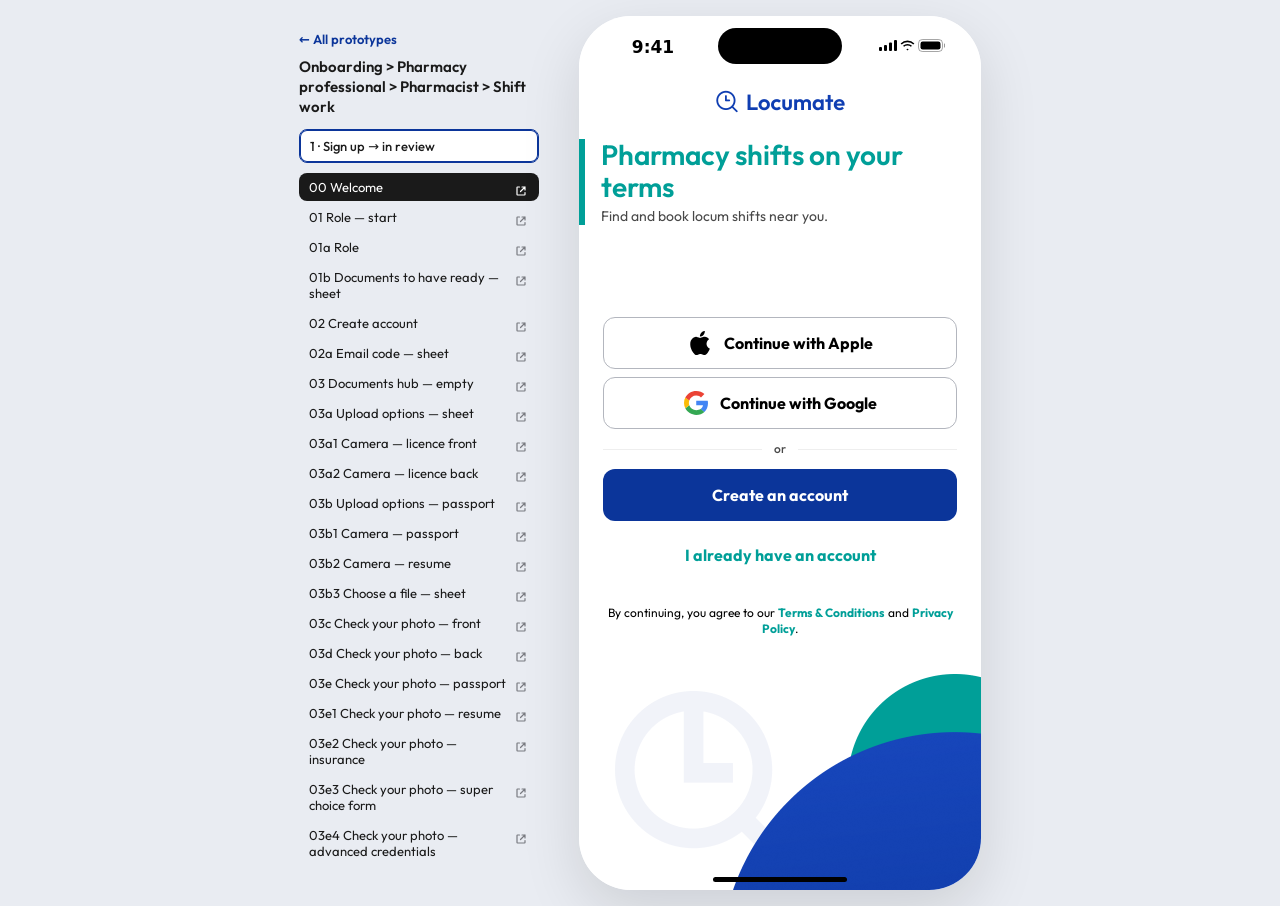
==== commit 9610a641: "Phones: system keyboards only, suggestions above the keyboard; camera fits any height; sheets never " ====
--- a/onboarding-pharmacy-ui/index.html
+++ b/onboarding-pharmacy-ui/index.html
@@ -260,9 +260,9 @@
   .errtxt{color:#C62828;font-size:13px;margin-top:6px}
   /* floating labels: inside the field when empty, small and raised when focused or filled */
   .field input{height:60px;padding:22px 16px 6px}
-  .field:has(> input)>label,.field:has(> .phone-in)>label,.field:has(> .addr-in)>label{position:absolute;left:17px;top:19px;margin:0;font-size:16px;font-weight:400;color:#9E9E9E;pointer-events:none;transition:top .15s ease,font-size .15s ease,color .15s ease;z-index:1;white-space:nowrap}
+  .field:has(> input)>label,.field:has(> .dwrap input)>label,.field:has(> .phone-in)>label,.field:has(> .addr-in)>label{position:absolute;left:17px;top:19px;margin:0;font-size:16px;font-weight:400;color:#9E9E9E;pointer-events:none;transition:top .15s ease,font-size .15s ease,color .15s ease;z-index:1;white-space:nowrap}
   .field:has(> .addr-in)>label{left:41px}
-  .field:has(> input:focus)>label,.field:has(> input:not(:placeholder-shown))>label,.field:has(> .phone-in input:focus)>label,.field:has(> .phone-in input:not(:placeholder-shown))>label,.field:has(> .addr-in input:focus)>label,.field:has(> .addr-in input:not(:placeholder-shown))>label{top:9px;font-size:12px;font-weight:500;color:var(--sub)}
+  .field:has(> input:focus)>label,.field:has(> .dwrap input:focus)>label,.field:has(> input:not(:placeholder-shown))>label,.field:has(> .dwrap input:not(:placeholder-shown))>label,.field:has(> .phone-in input:focus)>label,.field:has(> .phone-in input:not(:placeholder-shown))>label,.field:has(> .addr-in input:focus)>label,.field:has(> .addr-in input:not(:placeholder-shown))>label{top:9px;font-size:12px;font-weight:500;color:var(--sub)}
   .field input::placeholder,.phone-in input::placeholder{color:transparent}
   .field input:focus::placeholder,.phone-in input:focus::placeholder{color:#9E9E9E}
   .phone-in,.addr-in{height:60px}
@@ -608,8 +608,8 @@
   .field input{height:56px;border:1px solid var(--bd);border-radius:12px;padding:26px 12px 8px;font:500 16px/20px var(--ff);color:#000}
   .field input:not(:placeholder-shown){border-color:var(--bd2)}
   .field input:focus{border:1.5px solid #0b359a;padding:25.5px 11.5px 7.5px}
-  .field:has(> input)>label,.field:has(> .phone-in)>label,.field:has(> .addr-in)>label{left:13px;top:19px;font:400 14px/18px var(--ff);color:var(--k3)}
-  .field:has(> input:focus)>label,.field:has(> input:not(:placeholder-shown))>label,.field:has(> .phone-in input:focus)>label,.field:has(> .phone-in input:not(:placeholder-shown))>label,.field:has(> .addr-in input:focus)>label,.field:has(> .addr-in input:not(:placeholder-shown))>label{top:9px;font:500 12px/16px var(--ff);color:var(--k3)}
+  .field:has(> input)>label,.field:has(> .dwrap input)>label,.field:has(> .phone-in)>label,.field:has(> .addr-in)>label{left:13px;top:19px;font:400 14px/18px var(--ff);color:var(--k3)}
+  .field:has(> input:focus)>label,.field:has(> .dwrap input:focus)>label,.field:has(> input:not(:placeholder-shown))>label,.field:has(> .dwrap input:not(:placeholder-shown))>label,.field:has(> .phone-in input:focus)>label,.field:has(> .phone-in input:not(:placeholder-shown))>label,.field:has(> .addr-in input:focus)>label,.field:has(> .addr-in input:not(:placeholder-shown))>label{top:9px;font:500 12px/16px var(--ff);color:var(--k3)}
   .field .help{font:400 12px/16px var(--ff);color:var(--k3);margin-top:4px;padding:0 12px}
   .errtxt{font:400 12px/16px var(--ff);color:#be4141;margin-top:4px;padding:0 12px}
   .field input.err,.phone-in.err{border-color:#ed5151!important}
@@ -1027,7 +1027,7 @@
 /* input text starts 12px from the outer edge (1px stroke inside the padding) */
 .field input{padding-left:11px;padding-right:11px}
 .field input:focus{padding-left:10.5px;padding-right:10.5px}
-.field:has(> input)>label,.field:has(> .phone-in)>label,.field:has(> .addr-in)>label{left:12px}
+.field:has(> input)>label,.field:has(> .dwrap input)>label,.field:has(> .phone-in)>label,.field:has(> .addr-in)>label{left:12px}
 .pick{padding-left:11px;padding-right:11px}
 .addr-in{padding:0 11px}
 .phone-in span{padding-left:11px}
@@ -1045,12 +1045,13 @@
 .sheet .inner>.sht{position:sticky;top:0;z-index:5;background:#fff;margin-bottom:0;padding-bottom:16px}
 /* sheets: buttons pinned to the bottom, content scrolls between title and buttons */
 .sheet>.inner{min-height:0;flex:0 1 auto}
-.sheet>.sh-foot.pin{flex:none;background:#fff;padding:16px 24px 0;display:flex;flex-direction:column;gap:8px}
+.sheet>.sh-foot.pin{border-top:0;flex:none;background:#fff;padding:16px 24px 0;display:flex;flex-direction:column;gap:8px}
 .sheet>.sh-foot.pin>.stack{margin:0}
+.sheet>.sh-foot.pin>.stack>.btn{margin-top:0}
 /* in-app camera */
 .camv{position:absolute;inset:0;z-index:40;background:#000;overflow:hidden;color:#fff}
 .camv .status{position:absolute;top:0;left:0;right:0;z-index:3}
-.camv .feed{position:absolute;left:0;right:0;top:0;height:704px;background:radial-gradient(90% 60% at 50% 44%,#6e665d 0%,#3d3833 55%,#1c1a17 100%)}
+.camv .feed{position:absolute;left:0;right:0;top:0;bottom:150px;background:radial-gradient(90% 60% at 50% 44%,#6e665d 0%,#3d3833 55%,#1c1a17 100%)}
 .camv .subj{position:absolute;left:50%;transform:translate(-50%,-50%) rotate(-2deg);box-shadow:0 14px 30px rgba(0,0,0,.45);border-radius:10px;overflow:hidden;background:#fff}
 .camv .subj.face{transform:translate(-50%,-50%);border-radius:0;box-shadow:none;background:none}
 .camv .subj svg{width:100%;height:100%;display:block}
@@ -1065,10 +1066,12 @@
 .camv .camtop{position:absolute;top:59px;left:0;right:0;height:56px;display:flex;align-items:center;justify-content:space-between;padding:0 16px;z-index:3}
 .camv .cbtn{width:44px;height:44px;border-radius:22px;background:rgba(255,255,255,.16);display:flex;align-items:center;justify-content:center;border:0;padding:0}
 .camv .ct{text-align:center;font:600 17px/22px var(--ff)}
-.camv .ct span{display:block;font:400 14px/18px var(--ff);opacity:.8}
+.camv .ct span{display:block;font:400 14px/18px var(--ff);color:rgba(255,255,255,.8)}
+.camv b{font-weight:600}
+.camv .status,.camv .status .tm{color:#fff}
 .camv .chint{position:absolute;left:24px;right:24px;text-align:center;z-index:2;font:600 17px/22px var(--ff)}
-.camv .chint span{display:block;font:400 14px/18px var(--ff);opacity:.8;margin-top:4px}
-.camv .cbot{position:absolute;left:0;right:0;bottom:0;height:170px;display:flex;align-items:center;justify-content:center;z-index:3;padding-bottom:20px;box-sizing:border-box}
+.camv .chint span{display:block;font:400 14px/18px var(--ff);color:rgba(255,255,255,.8);margin-top:4px}
+.camv .cbot{position:absolute;left:0;right:0;bottom:0;height:150px;display:flex;align-items:center;justify-content:center;z-index:3;padding-bottom:20px;box-sizing:border-box}
 .camv .shutter{width:78px;height:78px;border-radius:50%;border:4px solid #fff;background:none;padding:4px;cursor:pointer}
 .camv .shutter i{display:block;width:100%;height:100%;border-radius:50%;background:#fff;transition:transform .1s}
 .camv .shutter:active i{transform:scale(.9)}
@@ -1076,11 +1079,9 @@
 @keyframes snap{from{opacity:.9}to{opacity:0}}
 #phone:has(.camv) .homebar{background:#fff}
 .dwrap{position:relative}
-.dghost{position:absolute;inset:0;display:flex;align-items:center;pointer-events:none;color:#9a9a9a;border:0 solid transparent;white-space:pre;overflow:hidden;box-sizing:border-box}
+.dghost{position:absolute;inset:0;display:flex;align-items:center;pointer-events:none;color:#9E9E9E;border:0 solid transparent;white-space:pre;overflow:hidden;box-sizing:border-box}
 .dghost:empty{display:none}
 .dghost i{font-style:normal;visibility:hidden}
-.field:has(> .dwrap)>label{position:absolute;left:17px;top:19px;margin:0;font-size:16px;font-weight:400;color:#9E9E9E;pointer-events:none;transition:top .15s ease,font-size .15s ease,color .15s ease;z-index:1;white-space:nowrap}
-.field:has(> .dwrap input:focus)>label,.field:has(> .dwrap input:not(:placeholder-shown))>label{top:9px;font-size:12px;font-weight:500;color:var(--sub)}
 /* long sheets open up to 24px from the top of the screen */
 #phone .sheet{max-height:calc(100% - 24px)}
 #phone .sheet.tall,#phone .sheet.tall:has(#fltBtn){height:calc(100% - 24px)}
@@ -1088,10 +1089,16 @@
 #phone.kb .sheet.tall{height:auto}
 /* password dots: system font, so mobile browsers draw normal-size bullets instead of Outfit's fallback */
 .field input[type=password]:not(:placeholder-shown){font-family:-apple-system,BlinkMacSystemFont,'Segoe UI',Roboto,sans-serif;font-weight:400;letter-spacing:1px}
-.scard.inrev{width:100%;text-align:left;cursor:pointer}
+.scard.inrev{width:100%;text-align:left;cursor:pointer;padding-top:10px;padding-bottom:10px}
 .scard.inrev .rv-ic{width:32px;height:32px;border-radius:16px;background:#E8EEFB;display:grid;place-items:center;flex:none}
-.scard.inrev .sub{font:400 14px/18px var(--ff);color:#484848}
 .scard.inrev .chev{flex:none;display:grid;place-items:center}
+.otp{position:relative}
+.otp-in{position:absolute;inset:0;width:100%;height:100%;opacity:0;font-size:16px;border:0;padding:0;color:transparent;caret-color:transparent}
+#phone .tsug{position:absolute;left:0;right:0;bottom:0;height:44px;background:#d1d3d9;display:none;align-items:center;justify-content:center;z-index:60}
+#phone.kbnative .tsug{display:flex}
+html.touch #phone .field .sugg{display:none}
+.tsug button{display:flex;flex-direction:column;align-items:center;font:400 12px/14px var(--ff);color:#3c3c43;padding:4px 24px}
+.tsug button b{font:600 16px/20px var(--ff);color:#000;letter-spacing:.02em}
 </style>
 </head>
 <body>
@@ -1123,7 +1130,7 @@
   transition: bottom .2s;
 }</pre></details>
   <button class="reset" onclick="resetAll()">Restart flow</button>
-  <div class="build">Updated 25 Nov 2026, 14:05</div>
+  <div class="build">Updated 25 Nov 2026, 14:40</div>
 </aside>
 <main class="phone" id="phone"></main>
 
@@ -1271,7 +1278,7 @@
  ['Sign Up',[['welcome','00','Welcome'],['role','01','Role — start'],['role1','01a','Role'],['roleSheet','01b','Documents to have ready — sheet'],['account','02','Create account'],['otp','02a','Email code — sheet'],['docs','03','Documents hub — empty'],['upload','03a','Upload options — sheet'],['cam','03a1','Camera — licence front'],['camBack','03a2','Camera — licence back'],['uploadP','03b','Upload options — passport'],['camP','03b1','Camera — passport'],['camCV','03b2','Camera — resume'],['source','03b3','Choose a file — sheet'],['photoFront','03c','Check your photo — front'],['photoBack','03d','Check your photo — back'],['photoP','03e','Check your photo — passport'],['photoCV','03e1','Check your photo — resume'],['photoIns','03e2','Check your photo — insurance'],['photoSuper','03e3','Check your photo — super choice form'],['photoCred','03e4','Check your photo — advanced credentials'],['docsReading','03f','Documents hub — reading'],['insExp','03g','Insurance expiry date — sheet'],['docsDone','03h','Documents hub — uploaded'],['general','04','About you'],['avatar','04a','Profile photo — sheet'],['camAva','04a1','Camera — profile photo'],['addr','04b','Home address — suggestions'],['dob','04c','Date of birth — keypad'],['dobErr','04d','Date of birth — error'],['ahpra','05','AHPRA registration'],['ahpraAlert','05a','Unsaved changes — alert'],['checking','06','Checking your documents'],['perm','06a','Notifications — system prompt'],['home','07','Home — in review'],['hidden','07a','Hidden details — sheet'],['all','07b','All items — in review'],['shift','07c','Shift — not verified'],['applyNV','07d','Apply — not verified yet — sheet'],['homeRev','07e','Home — all done, still in review']]],
  ['States while waiting for verification',[['L:checking','08','Checking — documents missing'],['L:home','08a','Home — documents missing'],['L:hidden','08b','Hidden details — documents missing'],['L:all','08c','All items — documents missing'],['L:fix','08d','Upload your photo ID — sheet'],['L:shift','08e','Shift — documents missing'],['L:applyNV','08f','Apply — documents missing — sheet'],['A:home','09','Home — needs attention'],['A:fix','09a','Upload a new photo ID — sheet'],['A:all','09b','All items — needs attention']]],
  ['Verified',[['V:home','10a','Home — verified'],['V:all','10b','All items — verified'],['V:allset','10c','Home — all set'],['V:allsetX','10d','Home — all set card dismissed'],['V:filters','10e','Shift filters — sheet'],['V:nomatch','10f','Home — no shifts match filters']]],
- ['Apply with missing items',[['V:shift','11','Shift — verified'],['V:apply','11a','Before you apply — sheet'],['V:mobile','11b','Mobile number — 1 of 2'],['V:sms','11c','SMS code — sheet'],['V:prof','11d','Professional certificates — 2 of 2'],['V:source','11d1','Choose a file — certificate'],['V:exp','11e','Experience and software — optional'],['V:roles','11f','Roles — sheet'],['V:sw','11g','Pharmacy software — sheet'],['V:swadd','11h','Pharmacy software — add your own'],['V:cred','11i','Advanced credentials — optional'],['V:credpick','11j','Advanced credentials — picker'],['V:credNone','11j1','Advanced credentials — no results'],['V:travel','11k','Travel requirements — optional'],['V:other','11l','Other insurance — optional'],['V:later','11m','Before you apply — 1 left'],['V:ready','11n','Shift — ready to apply'],['V:applied','11o','Applied — add payment details'],['V:homepay','12','Home — payment details left'],['V:bank','12a','Bank details — 1 of 3'],['V:bankpick','12b','Bank name — sheet'],['V:bankNone','12b1','Bank name — no results'],['V:unsaved','12c','Leave unfinished — alert'],['V:tax','12d','Tax and business details — 2 of 3'],['V:super','12e','Super fund — 3 of 3'],['V:smsf','12f','Super fund — self-managed (SMSF)'],['V:pexp','13','Experience and software — profile'],['V:pcred','13a','Advanced credentials — profile'],['V:psaved','13b','Experience and software — saved'],['V:homefull','13c','Home — profile complete']]]];
+ ['Apply with missing items',[['V:shift','11','Shift — verified'],['V:apply','11a','Before you apply — sheet'],['V:mobile','11b','Mobile number — 1 of 2'],['V:sms','11c','SMS code — sheet'],['V:prof','11d','Professional certificates — 2 of 2'],['V:source','11d5','Choose a file — certificate'],['V:exp','11e','Experience and software — optional'],['V:roles','11f','Roles — sheet'],['V:sw','11g','Pharmacy software — sheet'],['V:swadd','11h','Pharmacy software — add your own'],['V:cred','11i','Advanced credentials — optional'],['V:credpick','11j','Advanced credentials — picker'],['V:credNone','11j1','Advanced credentials — no results'],['V:travel','11k','Travel requirements — optional'],['V:other','11l','Other insurance — optional'],['V:later','11m','Before you apply — 1 left'],['V:ready','11n','Shift — ready to apply'],['V:applied','11o','Applied — add payment details'],['V:homepay','12','Home — payment details left'],['V:bank','12a','Bank details — 1 of 3'],['V:bankpick','12b','Bank name — sheet'],['V:bankNone','12b1','Bank name — no results'],['V:unsaved','12c','Leave unfinished — alert'],['V:tax','12d','Tax and business details — 2 of 3'],['V:super','12e','Super fund — 3 of 3'],['V:smsf','12f','Super fund — self-managed (SMSF)'],['V:pexp','13','Experience and software — profile'],['V:pcred','13a','Advanced credentials — profile'],['V:psaved','13b','Experience and software — saved'],['V:homefull','13c','Home — profile complete']]]];
 const SC={
   signup:{t:'1 · Sign up → in review',l:GROUPS[0][1]},
   later:{t:'2 · Documents added later',l:[['L:docs','03','Documents hub — tap Upload later'],...GROUPS[1][1].filter(x=>x[0].startsWith('L:'))]},
@@ -1279,7 +1286,7 @@
   verified:{t:'4 · ID verified → apply',l:[...GROUPS[2][1],...GROUPS[3][1]]}};
 let SCN='signup';
 const FIGURL='https://www.figma.com/design/SyRRLLJajD6Yyz8VBrpvyh/Andrii---Locumate_AUS_MobileApp--Copy-?node-id=';
-const FIG={"00": "2276-9600", "01": "2393-10689", "01a": "2276-9643", "01b": "2276-9710", "02": "2276-9844", "02a": "2276-9903", "03": "2393-10766", "03a": "2393-10992", "03b": "2393-11062", "03c": "2394-11150", "03d": "2394-11212", "03e": "2394-11273", "03e1": "3218-18537", "03e2": "3218-18805", "03e3": "3218-19083", "03e4": "3218-19397", "03f": "2393-10877", "03g": "2394-11336", "03h": "2277-9838", "04": "2277-9946", "04a": "2394-11763", "04b": "2394-11831", "04c": "2394-11963", "04d": "2394-12107", "05": "2277-10029", "05a": "2395-13140", "06": "2277-10085", "06a": "2394-12210", "07a": "2394-12239", "07b": "2395-12602", "07c": "2395-12822", "07d": "2395-12901", "07": "2502-23265", "08a": "2483-13579", "08b": "2394-12300", "08c": "2483-13626", "08d": "2483-13849", "08e": "2483-13997", "08f": "2483-14067", "09": "2395-13027", "09a": "2395-13083", "09b": "2483-14241", "08": "2483-13476", "10a": "2486-14666", "10b": "2486-15034", "10c": "2486-15155", "10d": "2486-15542", "10e": "2487-15519", "10f": "2543-19063", "10g": "3172-17243", "11": "2488-15795", "11a": "2488-15895", "11b": "2488-16015", "11c": "2488-16186", "11d": "2488-16367", "11e": "2488-16524", "11f": "2488-16688", "11g": "2488-16836", "11h": "2490-16595", "11i": "2490-16714", "11j": "2490-16839", "11k": "2490-17005", "11l": "2490-17119", "11m": "2490-17222", "11n": "2490-17335", "11o": "2490-17397", "12": "2494-17289", "12a": "2494-17331", "12b": "2494-17449", "12c": "2494-17624", "12d": "2494-17724", "12e": "2494-17853", "12f": "2494-18083", "13": "2494-18237", "13a": "2494-18318", "11j1": "2543-18793", "12b1": "2543-18938", "13b": "2543-19313", "13c": "3326-19868", "10e1": "3350-19828", "11p": "3172-17500", "11q": "3172-17704", "11c1": "3174-15199", "11d1": "3174-15350", "11d2": "3174-15465", "11d3": "3174-15578", "11d4": "3174-15688", "12a1": "3174-15821"};
+const FIG={"00": "2276-9600", "01": "2393-10689", "01a": "2276-9643", "01b": "2276-9710", "02": "2276-9844", "02a": "2276-9903", "03": "2393-10766", "03a": "2393-10992", "03b": "2393-11062", "03c": "2394-11150", "03d": "2394-11212", "03e": "2394-11273", "03e1": "3218-18537", "03e2": "3218-18805", "03e3": "3218-19083", "03e4": "3218-19397", "03f": "2393-10877", "03g": "2394-11336", "03h": "2277-9838", "04": "2277-9946", "04a": "2394-11763", "04b": "2394-11831", "04c": "2394-11963", "04d": "2394-12107", "05": "2277-10029", "05a": "2395-13140", "06": "2277-10085", "06a": "2394-12210", "07a": "2394-12239", "07b": "2395-12602", "07c": "2395-12822", "07d": "2395-12901", "07": "2502-23265", "08a": "2483-13579", "08b": "2394-12300", "08c": "2483-13626", "08d": "2483-13849", "08e": "2483-13997", "08f": "2483-14067", "09": "2395-13027", "09a": "2395-13083", "09b": "2483-14241", "08": "2483-13476", "10a": "2486-14666", "10b": "2486-15034", "10c": "2486-15155", "10d": "2486-15542", "10e": "2487-15519", "10f": "2543-19063", "10g": "3172-17243", "11": "2488-15795", "11a": "2488-15895", "11b": "2488-16015", "11c": "2488-16186", "11d": "2488-16367", "11e": "2488-16524", "11f": "2488-16688", "11g": "2488-16836", "11h": "2490-16595", "11i": "2490-16714", "11j": "2490-16839", "11k": "2490-17005", "11l": "2490-17119", "11m": "2490-17222", "11n": "2490-17335", "11o": "2490-17397", "12": "2494-17289", "12a": "2494-17331", "12b": "2494-17449", "12c": "2494-17624", "12d": "2494-17724", "12e": "2494-17853", "12f": "2494-18083", "13": "2494-18237", "13a": "2494-18318", "11j1": "2543-18793", "12b1": "2543-18938", "13b": "2543-19313", "13c": "3326-19868", "10e1": "3350-19828", "11p": "3172-17500", "11q": "3172-17704", "11c1": "3174-15199", "11d1": "3174-15350", "11d2": "3174-15465", "11d3": "3174-15578", "11d4": "3174-15688", "12a1": "3174-15821","03a1":"3419-24440","03a2":"3419-24515","03b1":"3419-24610","03b2":"3419-24814","03b3":"3421-24528","04a1":"3419-24894","07e":"3421-25352","11d5":"3421-24878"};
 const FIGPOST={"upload":()=>{S.idType=PREF.idType='Driver licence';render()},"L:fix":()=>{S.idType=PREF.idType='Driver licence';render()},"A:fix":()=>{S.idType=PREF.idType='Driver licence';render()},"account":()=>{stSet(1)},"otp":()=>{S.otp='491';render()},"general":()=>{stSet(1)},"avatar":()=>{pre();render()},"ahpra":()=>{setF({ahpra:'PHA0001234567'});render()},"V:filters":()=>{S.flt2={type:['Full Time'],skills:['Medication packing','Vaccinations']};render()},"V:mobile":()=>{setF({mob:'412 345 678'});render()},"V:sms":()=>{S.otp='491';render()},"V:prof":()=>{stSet(2)},"V:exp":()=>{stSet(1)},"V:travel":()=>{stSet(1)},"V:super":()=>{setF({sup_fund:'AustralianSuper'});render()},"V:pexp":()=>{stSet(1)}};
 const STSEM={
  role:{Start:'01',Filled:'01a'},
@@ -1450,7 +1457,17 @@
 function kbSugg(){const el=S.dk&&document.getElementById(S.dk.k);if(!el)return;el.value=el.dataset.sugg;el.dispatchEvent(new Event('input',{bubbles:true}));kbDone();}
 document.addEventListener('input',e=>{const t=e.target;if(S.dk&&t.id===S.dk.k)document.querySelectorAll('#phone .kbar .ksg').forEach(b=>{if(b.getAttribute('onclick')==='kbSugg()')b.style.display=t.value?'none':'';});});
 /* tap-to-fill suggestion for plain inputs (dates, amounts): data-sugg */
-document.addEventListener('focusin',e=>{const el=e.target;if(!(el instanceof HTMLInputElement)||!el.dataset.sugg||el.value||el.disabled)return;if(!TOUCH&&(el.inputMode==='numeric'||el.inputMode==='decimal'))return;const f=el.closest('.field');if(!f||f.querySelector('.sugg'))return;
+function tsugShow(el){tsugHide();if(el.value)return;const p=$('#phone');
+  /* fields with their own suggestion (name, email, password): the same suggestion moves into the bar */
+  const own=!el.dataset.sugg&&el.closest('.field')?.querySelector('.sugg button');if(!el.dataset.sugg&&!own)return;
+  const d=document.createElement('div');d.className='tsug';
+  d.innerHTML=own?`<button onmousedown="event.preventDefault()">${own.innerHTML}</button>`:`<button onmousedown="event.preventDefault()"><small>${esc(el.dataset.snote||'Suggested')}</small><b>${esc(el.dataset.sshow||el.dataset.sugg)}</b></button>`;
+  d.querySelector('button').onclick=()=>{tsugHide();if(own){own.click();return;}el.value=el.dataset.sugg;el.dispatchEvent(new Event('input',{bubbles:true}));el.blur();};p.appendChild(d);kbApply();}
+function tsugHide(){const t=document.querySelector('#phone .tsug');if(t){t.remove();kbApply();}}
+document.addEventListener('focusin',e=>{if(!TOUCH)return;const el=e.target;if(el instanceof HTMLInputElement&&el.closest('#phone'))tsugShow(el);});
+document.addEventListener('focusout',()=>{if(TOUCH)setTimeout(()=>{const a=document.activeElement;if(!(a instanceof HTMLInputElement&&a.closest('#phone')))tsugHide();},0);});
+document.addEventListener('input',e=>{if(TOUCH&&e.target.value)tsugHide();});
+document.addEventListener('focusin',e=>{const el=e.target;if(TOUCH)return;if(!(el instanceof HTMLInputElement)||!el.dataset.sugg||el.value||el.disabled)return;if(el.inputMode==='numeric'||el.inputMode==='decimal')return;const f=el.closest('.field');if(!f||f.querySelector('.sugg'))return;
   const d=document.createElement('div');d.className='sugg';d.innerHTML=`<button onmousedown="event.preventDefault()">${esc(el.dataset.sugg)}<small>Suggested</small></button>`;
   d.querySelector('button').onclick=()=>{el.value=el.dataset.sugg;d.remove();el.dispatchEvent(new Event('input',{bubbles:true}));if(S.dk)kbDone();else el.blur();};f.appendChild(d);});
 document.addEventListener('focusout',e=>{const f=e.target.closest&&e.target.closest('.field');if(f&&e.target.dataset&&e.target.dataset.sugg!==undefined)setTimeout(()=>f.querySelector('.sugg')?.remove(),0);});
@@ -1661,7 +1678,7 @@
 function sClear(id){const el=document.getElementById(id);if(!el)return;el.value='';el.dispatchEvent(new Event('input',{bubbles:true}));el.focus();}
 function sCancel(id){const el=document.getElementById(id);if(!el)return;if(el.value){el.value='';el.dispatchEvent(new Event('input',{bubbles:true}));}const e2=document.getElementById(id);if(e2)e2.blur();}
 const DSUG=k=>k==='dob'||k==='sup_dob'?'19/07/1990':k==='exp'?'30/11/2027':/^(ins|other)_e/.test(k)?'30/06/2027':'';
-const KBH=350,TOUCH=!!(window.matchMedia&&matchMedia('(pointer:coarse)').matches);
+const KBH=350,TOUCH=!!((window.matchMedia&&matchMedia('(pointer:coarse)').matches)||/iPhone|iPad|iPod|Android/i.test(navigator.userAgent)||(navigator.maxTouchPoints>1&&/Mac/.test(navigator.platform)));if(TOUCH)document.documentElement.classList.add('touch');
 function dFocus(k,dir){if(TOUCH)return;S.dk={k,dir};kbAttach();const el=document.getElementById(k);if(el)setTimeout(()=>kbScroll(el),80);setTimeout(()=>kbScroll(el),260);}
 function nFocus(k){if(TOUCH)return;S.dk={k,num:true};kbAttach();}
 function nBlur(k){if(S.dk&&S.dk.k===k){S.dk=null;kbRemove();}}
@@ -1683,7 +1700,8 @@
 document.addEventListener('focusout',e=>{const id=e.target&&e.target.id;if(!S.dk||!S.dk.gen||S.dk.k!==id)return;const was=S.dk;setTimeout(()=>{if(S.dk!==was)return;const a=document.activeElement;if(!(a&&a.id===id)){S.dk=null;kbRemove();}},0);});
 
 /* real phones: the primary action rides above the system keyboard (same approach as in the app: visualViewport, or WebToNative's keyboard event inside the app) */
-(function(){const set=kb=>{const p=$('#phone');if(!p||!TOUCH)return;if(kb>80){p.classList.add('kb','kbnative');p.style.setProperty('--kbh',kb+'px');}else if(p.classList.contains('kbnative')){p.classList.remove('kb','kbnative');p.style.removeProperty('--kbh');}};
+let KBN=0;function kbApply(){const p=$('#phone');if(!p||!TOUCH||!p.classList.contains('kbnative'))return;const t=p.querySelector('.tsug');if(t)t.style.bottom=KBN+'px';p.style.setProperty('--kbh',(KBN+(t?44:0))+'px');}
+(function(){const set=kb=>{const p=$('#phone');if(!p||!TOUCH)return;if(kb>80){KBN=kb;p.classList.add('kb','kbnative');kbApply();}else if(p.classList.contains('kbnative')){p.classList.remove('kb','kbnative');p.style.removeProperty('--kbh');}};
   const vv=window.visualViewport;if(vv){const upd=()=>set(window.innerHeight-vv.height-vv.offsetTop);vv.addEventListener('resize',upd);vv.addEventListener('scroll',upd);}
   if(window.WTN&&WTN.on)WTN.on('keyboard',e=>set(e.data.visible?e.data.height/(/Android/i.test(navigator.userAgent)?devicePixelRatio:1):0));})();
 function kbScroll(el){if(el&&el.id&&!el.isConnected)el=document.getElementById(el.id);const p=$('#phone'),sc=el&&el.closest('.scroll');if(!p||!sc)return;const pr=p.getBoundingClientRect();const f=p.querySelector('.foot:not(.kbfoot)');const kbh=parseFloat(getComputedStyle(p).getPropertyValue('--kbh'))||350;
@@ -1762,7 +1780,7 @@
   else if(ver==='attention')card=homeCard({h:'Your photo ID needs attention',sub:"We couldn't read your date of birth. Upload a clearer photo.",t:'Photo ID',s:'Photo is blurry',a:'Re-upload',on:`openSheet('fix',{mode:'fix',doc:'id'})`});
   else if(!L&&payLeft()&&S.applied){const p=firstPay();card=homeCard({h:'Add your payment details',seg:segs(3-payLeft(),3),sub:`${pl(payLeft())} left before your first payment`,t:p.t,s:'Needed to get paid',a:p.a,on:`startPay('setup')`});}
   else if(!L&&!v){const o=OPT.filter(o=>!S.items[o.id]);/* everything is done but the documents are still in review: this card stays until verified */
-    card=`<button class="scard allset inrev" onclick="go('all')"><span class="rv-ic">${ki('clock','#0B359A')}</span><div class="tx"><b>We're checking your documents</b><div class="sub">Usually 24–48 hours. We'll let you know when you're verified.</div></div><span class="chev">${I.chev}</span></button>`
+    card=`<button class="scard allset inrev" onclick="go('all')"><span class="rv-ic">${ki('clock','#0B359A')}</span><div class="tx"><b>We're checking your documents</b><div class="sub">Usually 24–48 hours. We'll let you know when you're verified.</div></div></button>`
     +(o.length?homeCard({h:'Stand out to pharmacies',sub:`${o.length} optional item${o.length===1?'':'s'} · pharmacies see these on your profile`,t:o[0].t,s:o[0].s,a:o[0].a,on:`S.applyFlow=true;S.ctx='setup';openItem('${o[0].id}')`}):'');}
   else if(!L){const o=OPT.filter(o=>!S.items[o.id]);card=(S.hideAllSet?'':`<div class="scard allset"><svg width="32" height="32" viewBox="0 0 32 32" fill="none" aria-hidden="true"><circle cx="16" cy="16" r="16" fill="#34C759"/><path d="M9.33325 16.2632L13.619 21L22.6666 11" stroke="#fff" stroke-width="1.5" stroke-linecap="round" stroke-linejoin="round"/></svg><div class="tx"><b>You're all set</b><div class="sub">${v?'You can apply for shifts.':"We'll let you know when you're verified."}</div></div><button class="xp" aria-label="Close" onclick="S.hideAllSet=true;render()"><svg width="24" height="24" viewBox="0 0 24 24" fill="none" aria-hidden="true"><path d="M8 8L16 16M16 8L8 16" stroke="#000" stroke-width="1.5" stroke-linecap="round" stroke-linejoin="round"/></svg></button></div>`)
     +(o.length?homeCard({h:'Stand out to pharmacies',sub:`${o.length} optional item${o.length===1?'':'s'} · pharmacies see these on your profile`,t:o[0].t,s:o[0].s,a:o[0].a,on:`S.applyFlow=true;S.ctx='setup';openItem('${o[0].id}')`}):'');}
@@ -1806,7 +1824,7 @@
   ${jdBody(false)}
   </div><div class="foot">${m?btn('Upload documents','primary',"openSheet('applyNV')"):btn('Apply','primary',"openSheet('applyNV')",true)+btn('View verification status','secondary',"openSheet('applyNV')")}</div>`;};
 V.shiftV=()=>{const L=left();return `${status()}${jdNav()}<div class="scroll stack jdsc">
-  ${L?notice("Tap Add information. We'll ask only for what's missing, then bring you back here.",true,`${pl(L)} left before you can apply`,'lock'):notice('Tap Apply to send your application.',false,"You're ready to apply",'check-circle')}
+  ${L?notice("Tap Add information. We'll ask only for what's missing, then bring you back here.",true,`${pl(L)} left before you can apply`,'lock'):''}
   ${jdBody(true)}
   </div><div class="foot">${L?btn('Add information','primary','startApply()'):btn('Apply','primary','startApply()')+btn('Save for later','secondary',"toast('Saved to your shifts')")}</div>`;};
 
@@ -1827,10 +1845,11 @@
 
 const kbdBar=(done,mid='')=>`<div class="kbar"><span class="kch"><span>‹</span><span>›</span></span>${mid}<button onmousedown="event.preventDefault()" onclick="${done}">Done</button></div>`;
 const kbdKeys=(fn,star='*')=>`<div class="keypad">${['1','2','3','4','5','6','7','8','9',star,'0','del'].map(k=>k?`<button onmousedown="event.preventDefault()" onclick="${fn}('${k}')" aria-label="${k==='del'?'Delete':k}">${k==='del'?I.del:k}</button>`:'<span></span>').join('')}</div>`;
+function mobIn(el){const d=el.value.replace(/\D/g,'').replace(/^61/,'').slice(0,9);S.f.mob=[d.slice(0,3),d.slice(3,6),d.slice(6,9)].filter(Boolean).join(' ');el.value=S.f.mob;if(S.err)delete S.err.mob;const b=document.getElementById('sendBtn');if(b)b.disabled=!mobOk();}
 function mobFill(){S.f.mob='412 345 678';if(S.err)delete S.err.mob;render();}
-V.mobile=()=>{SUG.mob='412 345 678';const kb=S.mobKb!==false;return `${status()}${S.applyFlow?flowHdr('mobile'):header({close:true,title:'Profile'})}<div class="scroll stack">
+V.mobile=()=>{SUG.mob='412 345 678';const kb=S.mobKb!==false&&!TOUCH;return `${status()}${S.applyFlow?flowHdr('mobile'):header({close:true,title:'Profile'})}<div class="scroll stack">
   <div style="margin-bottom:12px">${titleBlock('Mobile number',"Pharmacies use it to contact you about a shift. We'll text you a code to confirm it.")}</div>
-  <div class="field"><label>Mobile number *</label><div class="phone-in${(S.err||{}).mob?' err':''}${kb?' foc':''}"><span>+61</span><input id="mob" type="tel" inputmode="none" autocomplete="tel-national" placeholder="412 345 678" value="${esc(S.f.mob||'')}" onfocus="S.focus='mob'" onclick="if(S.mobKb===false){S.mobKb=true;render();}"></div>${(S.err||{}).mob?`<div class="errtxt">${S.err.mob}</div>`:''}</div>
+  <div class="field"><label>Mobile number *</label><div class="phone-in${(S.err||{}).mob?' err':''}${kb?' foc':''}"><span>+61</span><input id="mob" type="tel" inputmode="${TOUCH?'tel':'none'}" autocomplete="tel-national" placeholder="412 345 678" value="${esc(S.f.mob||'')}" ${TOUCH?`data-sugg="412 345 678" data-sshow="+61 412 345 678" data-snote="From My Card" oninput="mobIn(this)"`:''} onfocus="S.focus='mob'" onclick="if(S.mobKb===false){S.mobKb=true;render();}"></div>${(S.err||{}).mob?`<div class="errtxt">${S.err.mob}</div>`:''}</div>
   </div>${kb?`<div class="foot kbfoot">${btn('Send code','primary','sendSms()',!mobOk()).replace('<button','<button id="sendBtn" onmousedown="event.preventDefault()"')}</div><div class="kbd">${kbdBar("S.mobKb=false;render()",S.f.mob?'':`<button class="ksg" onmousedown="event.preventDefault()" onclick="mobFill()"><small>From My Card</small><b>+61 412 345 678</b></button>`)}${kbdKeys('mkey','*')}</div>`:`<div class="foot">${btn('Send code','primary','sendSms()',!mobOk()).replace('<button','<button id="sendBtn"')}</div>`}`;};
 const mobOk=()=>!VAL.mob(S.f.mob||'');
 function mkey(k){if(k==='*')return;if((S.err||{}).mob){delete S.err.mob;document.querySelector('.phone-in')?.classList.remove('err');document.querySelector('.phone-in')?.parentNode.querySelector('.errtxt')?.remove();}let d=(S.f.mob||'').replace(/\D/g,'');if(k==='del')d=d.slice(0,-1);else if(d.length<9)d+=k;S.f.mob=[d.slice(0,3),d.slice(3,6),d.slice(6,9)].filter(Boolean).join(' ');
@@ -1919,13 +1938,14 @@
   <div class="overline">Optional, saves time</div><div class="stack tight">${DOCS.filter(d=>!d.req).map(d=>item(d.t,d.hint,'Optional','neutral')).join('')}</div>
   <div style="height:16px"></div>${btn('Continue','primary','docsInfoContinue()')}</div>`;
 const otpCells=()=>[0,1,2,3,4].map(i=>`<div class="${S.otpErr?'err':S.otp[i]?'fill':i===S.otp.length?'cur':''}">${S.otp[i]||''}</div>`).join('');
-const otpBlock=()=>`<div class="otp">${otpCells()}</div>`;
+const otpBlock=()=>`<div class="otp">${otpCells()}${TOUCH?`<input class="otp-in" id="otpIn" inputmode="numeric" autocomplete="one-time-code" maxlength="5" aria-label="Code" value="${esc(S.otp||'')}" oninput="otpIn(this)">`:''}</div>`;
+function otpIn(el){const v=el.value.replace(/\D/g,'').slice(0,5);el.value=v;S.otpErr=false;S.otp='';[...v].forEach(key);if(!v)key('del');}
 const resendHTML=()=>timerV?`Resend in 0:${String(timerV).padStart(2,'0')}`:`<button class="link" style="font-size:12px" onclick="startTimer();S.otpErr=false;S.otp='';render();toast('Code sent')">Resend code</button>`;
 SH.otp=()=>`<div class="inner" style="overflow:visible">${sheetTitle('Check your inbox',`We sent a 5-digit code to <b>${esc(S.email)}</b>`,true,'clearInterval(timerT);closeSheet()')}
   ${otpBlock()}
   <div class="otp-h">${S.otpErr?`<span class="errtxt" style="margin:0">That code didn't work. Check it and try again.</span>`:`<span>Didn't get the code? Check spam.</span>`}<span id="resend">${resendHTML()}</span></div>
   <div style="display:flex;gap:36px;justify-content:center;margin-top:24px"><button class="link" onclick="toast('Opens the Mail app')">Open Mail app</button><button class="link" onclick="changeEmail()">Change email</button></div>
-  ${kbdKeys('key')}</div>`;
+  ${TOUCH?'':kbdKeys('key')}</div>`;
 const vSheet=(h,d)=>{const m=S.ver==='missing'&&vdocs().length;return `<div class="inner">${sheetTitle(h,d(m))}
   <div class="overline">${m?'To get verified · usually 24–48 hours':'In review · usually 24–48 hours'}</div>
   <div class="stack tight">${vItems()}</div>
@@ -1982,11 +2002,23 @@
 function pinFoot(){const sh=document.querySelector('#phone .sheet');if(!sh||sh.querySelector(':scope>.sh-foot'))return;const inn=sh.querySelector(':scope>.inner');if(!inn)return;
   const isB=e=>e&&(e.matches('button.btn')||(e.classList.contains('stack')&&e.children.length>0&&[...e.children].every(c=>c.matches('button.btn'))));
   const out=[];let e=inn.lastElementChild;while(isB(e)){out.unshift(e);e=e.previousElementSibling;}
-  if(!out.length)return;const ib=getComputedStyle(inn);const pad=out[0].getBoundingClientRect().top-(e?e.getBoundingClientRect().bottom:inn.getBoundingClientRect().top+parseFloat(ib.paddingTop));
-  if(e&&e.tagName==='DIV'&&!e.className&&!e.children.length&&/height:\s*\d+px/.test(e.getAttribute('style')||'')){const q=e.previousElementSibling;e.remove();if(q)q.style.marginBottom='0';}else if(e)e.style.marginBottom='0';inn.style.paddingBottom='0';
-  const f=document.createElement('div');f.className='sh-foot pin';f.style.paddingTop=pad+'px';out.forEach(o=>{o.style.marginTop='0';f.appendChild(o);});sh.appendChild(f);}
+  if(!out.length)return;const h0=sh.getBoundingClientRect().height,pb=getComputedStyle(inn).paddingBottom;
+  if(e&&e.tagName==='DIV'&&!e.className&&!e.children.length&&/height:\s*\d+px/.test(e.getAttribute('style')||''))e.remove();
+  const f=document.createElement('div');f.className='sh-foot pin';f.style.paddingTop='0';f.style.paddingBottom=pb;inn.style.paddingBottom='0';out.forEach(o=>{o.style.marginTop='0';f.appendChild(o);});sh.appendChild(f);
+  /* keep the sheet exactly as tall as before: the gap above the buttons moves into the pinned footer */
+  const d=h0-sh.getBoundingClientRect().height;f.style.paddingTop=Math.max(0,d)+'px';
+  /* when the content scrolls under the buttons, keep a small gap above them */
+  if(inn.scrollHeight>inn.clientHeight+1)f.style.paddingTop=Math.max(16,d)+'px';}
+/* a sheet grows so nothing inside is cut off: popups (suggestions, dropdowns) and field borders stay visible */
+function fitSheet(){const sh=document.querySelector('#phone .sheet');if(!sh)return;const i=sh.querySelector(':scope>.inner');if(!i||getComputedStyle(i).overflowY==='visible')return;
+  if(i.dataset.pb===undefined)i.dataset.pb=parseFloat(getComputedStyle(i).paddingBottom)||0;const base=+i.dataset.pb;
+  const r=i.getBoundingClientRect(),off=e=>e.getBoundingClientRect().bottom-r.top+i.scrollTop;
+  let flow=0,all=0;[...i.children].forEach(c=>{if(getComputedStyle(c).position!=='absolute')flow=Math.max(flow,off(c)+(parseFloat(getComputedStyle(c).marginBottom)||0));});
+  i.querySelectorAll('*').forEach(e=>{if(e.getBoundingClientRect().height)all=Math.max(all,off(e));});
+  const ex=all-flow;i.style.paddingBottom=(ex>1?Math.max(base,Math.ceil(ex+4)):base)+'px';}
+document.addEventListener('focusin',()=>setTimeout(fitSheet,60));document.addEventListener('focusout',()=>setTimeout(fitSheet,60));
 /* in-app camera: full screen, the frame matches the shape of the document */
-const CAMDOC={licFront:['Front of licence','1 of 2','Fit the front of your licence in the frame'],licBack:['Back of licence','2 of 2','Turn the card over and fit the back in the frame'],passport:['Passport photo page','','Fit the photo page in the frame'],cv:['Resume','','Fit the first page in the frame'],ins:['Indemnity insurance','','Fit the certificate in the frame'],super:['Super choice form','','Fit the whole form in the frame'],cred:['Advanced credentials','','Fit the certificate in the frame'],avatar:['Profile photo','','Center your face in the circle']};
+const CAMDOC={licFront:['Front of licence','1 of 2','Fit the front of your licence in the frame'],licBack:['Back of licence','2 of 2','Fit the back of your licence in the frame'],passport:['Passport photo page','','Fit the photo page in the frame'],cv:['Resume','','Fit the first page in the frame'],ins:['Indemnity insurance','','Fit the certificate in the frame'],super:['Super choice form','','Fit the whole form in the frame'],cred:['Advanced credentials','','Fit the certificate in the frame'],avatar:['Profile photo','','Center your face in the circle']};
 function camKey(doc,side){return doc==='avatar'?'avatar':doc==='id'?(S.idType==='Passport'?'passport':side==='back'?'licBack':'licFront'):doc;}
 function openCam(doc,side,then,from){S._from=from||null;S.sheet={name:'cam',doc,side:side||'front',then:then||'',from:S._from};S.anim=false;render();}
 function camShoot(){const c=S.sheet;const v=document.querySelector('#phone .camv');if(v)v.classList.add('snap');
@@ -1995,20 +2027,24 @@
 const BOLT='<svg width="24" height="24" viewBox="0 0 24 24" fill="none"><path d="M13 3L5 14h6l-1 7 8-11h-6l1-7z" stroke="#fff" stroke-width="1.5" stroke-linejoin="round"/></svg>';
 const FACE='<svg viewBox="0 0 280 280"><circle cx="140" cy="122" r="56" fill="#d8c1aa"/><path d="M84 110c4-40 30-58 56-58s52 18 56 58c-12-18-30-26-56-26s-44 8-56 26z" fill="#4a3b30"/><path d="M36 280c8-64 50-96 104-96s96 32 104 96z" fill="#3c5a7d"/></svg>';
 const camV=()=>{const c=S.sheet,k=camKey(c.doc,c.side),[t,st,hint]=CAMDOC[k],av=k==='avatar';
-  const [w,h]=av?[280,280]:({licFront:[340,214],licBack:[340,214],passport:[340,240]})[k]||[296,420];const cy=388;
+  let [w,h]=av?[280,280]:({licFront:[340,214],licBack:[340,214],passport:[340,240]})[k]||[296,420];
+  /* fit the frame between the top bar and the hint + shutter, on any screen height */
+  /* frame + hint sit in the upper part of the space between the top bar and the shutter, never under the shutter */
+  const PH=(document.getElementById('phone')||{}).clientHeight||874,TOP=115,BOT=150,HINT=68,GAP=16,avail=PH-TOP-BOT-HINT-GAP*2,sc=Math.min(1,avail/h);w=Math.round(w*sc);h=Math.round(h*sc);
+  const slack=avail-h,cy=Math.round(TOP+GAP+slack*0.35+h/2);
   const subj=av?`<div class="subj face" style="top:${cy}px;width:${w}px;height:${h}px">${FACE}</div>`:`<div class="subj" style="top:${cy}px;width:${Math.round(w*.92)}px;height:${Math.round(h*.92)}px">${SKEL[k]()}</div>`;
   return `<div class="camv" role="dialog" aria-label="Camera"><div class="feed">${subj}</div>
   <div class="frame${av?' round':''}" style="top:${cy}px;width:${w}px;height:${h}px"><i></i><i></i><i></i><i></i></div>
   ${status(true)}
   <div class="camtop"><button class="cbtn" aria-label="Close camera" onclick="camClose()">${ki('close','#fff')}</button><div class="ct"><b>${t}</b>${st?`<span>${st}</span>`:''}</div><button class="cbtn" aria-label="Flash" onclick="toast('Flash on')">${BOLT}</button></div>
-  <div class="chint" style="top:${cy+h/2+20}px"><b>${hint}</b><span>${av?'Use good light and look straight at the camera.':'Use good light. Avoid glare and shadows.'}</span></div>
+  <div class="chint" style="top:${cy+h/2+16}px"><b>${hint}</b><span>${av?'Use good light and look straight at the camera.':'Use good light. Avoid glare and shadows.'}</span></div>
   <div class="cbot"><button class="shutter" aria-label="Take photo" onclick="camShoot()"><i></i></button></div></div>`;};
 /* Choose a file: where the file comes from */
 function openSource(then,from){S._from=from||null;S.sheet={name:'source',then,from:S._from};S.anim=!from;render();}
 function srcPick(){const t=S.sheet.then;S.sheet=null;Function(t)();}
 function srcClose(){const f=S.sheet.from;if(f){S.sheet=Object.assign({},f);S.anim=false;return render();}closeSheet();}
 function pickFileSrc(k){openSource(`pickFile('${k}')`);}
-SH.source=()=>`<div class="inner">${sheetTitle('Choose a file','JPG, PNG or PDF, up to 10 MB',true,'srcClose()')}<div class="stack tight">${row({t:'Photo library',s:'Photos and screenshots on this phone',ic:'library',on:'srcPick()'})}${row({t:'Files',s:'This phone, iCloud Drive or Google Drive',ic:'doc',on:'srcPick()'})}</div></div>`;
+SH.source=()=>`<div class="inner">${sheetTitle('Choose a file','JPG, PNG or PDF, up to 10 MB',true,'srcClose()')}<div class="stack tight">${row({t:'Photo library',s:'Photos and screenshots on this phone',ic:'library',on:'srcPick()'})}${row({t:'Files',s:'This phone, iCloud Drive or Google Drive',ic:'docdl',on:'srcPick()'})}</div></div>`;
 
 const JSK=['Patient counselling and education','Medication preparation and dispensing','Vaccinations','Sterile and non-sterile compounding','Medication packing','Clinical decision-making','Customer service and communication','Inventory management and purchasing','Team player','Attention to detail'];
 const SKILLS=['Patient counselling and education','Inventory management and purchasing','Sterile and non-sterile compounding','Quality assurance and improvement','Leadership and management','Collaboration and communication','Clinical decision-making','Medication packing','Customer service and communication','Medication preparation and dispensing','Vaccinations','Sales','Retail Management','Problem Solving','Technology & Innovation','Empathy','Team player','Time Management','Decision-Making','Critical Thinking','Adaptable','Experience with Pharmacotherapy','Attention to detail','Stress Management'];
@@ -2039,13 +2075,13 @@
   const first=todo.find(i=>!S.later[i.id])||todo[0];const anyDone=done.length>0;
   const desc=!anyDone?"About 2 minutes, plus 4 optional steps. Have your certificates ready. We'll bring you back to this shift.":"About a minute, plus 4 optional steps. We'll bring you back to this shift.";
   return `<div class="inner">${sheetTitle(`${pl(L.length)} left before you can apply`,desc)}
-  <div class="stack tight">${ITEMS.map(i=>S.items[i.id]?row({t:i.t,s:i.id==='mobile'?'+61 '+(S.f.mob||'412 345 678'):i.s,tagL:'Done',chev:false}):row({t:i.t,s:i.s,tagL:'To do',chev:false,on:`openItem('${i.id}')`})).join('')}</div>
+  <div class="stack tight">${ITEMS.map(i=>S.items[i.id]?row({t:i.t,s:i.id==='mobile'?'+61 '+(S.f.mob||'412 345 678'):i.s,tagL:'Done',chev:false}):row({t:i.t,s:i.s,tagL:'To do',on:`openItem('${i.id}')`})).join('')}</div>
   <div style="height:16px"></div>${btn('Continue','primary',`openItem('${first.id}')`)}</div>`;};
 SH.sms=()=>`<div class="inner" style="overflow:visible">${sheetTitle('Check your messages',`We sent a 5-digit code to +61 ${esc((S.f.mob||'412 345 678').replace(/^(\d)(\d).*(\d)(\d)$/,'$1$2* *** *$3$4').replace(/^(\d\d)\d (\d)/,'$1* $2'))}`,true,'clearInterval(timerT);closeSheet()')}
   ${otpBlock()}
   <div class="otp-h">${S.otpErr?`<span class="errtxt" style="margin:0">That code didn't work. Check it and try again.</span>`:`<span>Didn't get the code? Check the number.</span>`}<span id="resend">${resendHTML()}</span></div>
   <div style="display:flex;justify-content:center;margin-top:24px"><button class="link" onclick="clearInterval(timerT);closeSheet()">Change number</button></div>
-  ${(S.otp||'').length>=5?'':`<div class="ksug"><button onmousedown="event.preventDefault()" onclick="autoCode()"><small>From Messages</small><b>49173</b></button></div>`}${kbdKeys('key')}</div>`;
+  ${(S.otp||'').length>=5?'':`<div class="ksug"><button onmousedown="event.preventDefault()" onclick="autoCode()"><small>From Messages</small><b>49173</b></button></div>`}${TOUCH?'':kbdKeys('key')}</div>`;
 SH.fix=()=>{const d=S.sheet.doc,add=S.sheet.mode==='add',isId=d==='id';return `<div class="inner">${sheetTitle(add?`Upload your ${isId?'photo ID':'indemnity insurance'}`:'Upload a new photo ID',add?(isId?'Choose document type':'Certificate of currency and expiry date'):"The photo was blurry and we couldn't read your date of birth. Retake it in good light, with the whole card in the frame.")}
   ${isId?`<div style="margin:0 0 12px">${chips(['Driver licence','Passport'],S.idType,'setIdType')}</div>`:''}
   ${docPrev(isId?'id':'ins')}<div class="stack tight">${row({t:'Take a photo',s:isId?(S.idType==='Passport'?"Photo page. We'll guide you.":"Front and back. We'll guide you."):"We'll guide you.",on:`openCam('${d}','front','S.sheet=S._from;fixDone()',S.sheet)`})}
@@ -2194,7 +2230,9 @@
   const keep=S._last===id?{sc:p.querySelector('.screen .scroll')?.scrollTop||0,sh:p.querySelector('.sheet .inner')?.scrollTop||0,sheet:!!S.sheet}:null;S._last=id;
   p.classList.toggle('hassheet',!!S.sheet);
   p.innerHTML=`<section class="screen">${V[id]()}</section>${S.sheet&&S.sheet.name==='cam'?camV():S.sheet?`<div class="overlay${an}" onclick="${['otp','sms'].includes(S.sheet.name)?'':'closeSheet()'}"></div><div class="sheet${an}${tallSheet()?' tall':''}" role="dialog"><div class="grab"></div>${SH[S.sheet.name]()}</div>`:''}${S.alert?`<div class="alert-wrap" role="alertdialog">${AL[S.alert]()}</div>`:''}<div class="homebar"></div>`;
-  pinFoot();dGhosts();
+  pinFoot();dGhosts();fitSheet();
+  if(TOUCH){const o=document.getElementById('otpIn');if(o&&document.activeElement!==o)o.focus({preventScroll:true});}
+  if(TOUCH){const a=document.activeElement;if(a instanceof HTMLInputElement&&a.closest('#phone'))tsugShow(a);else kbApply();}
   if(S.sheet&&S.sheet.name==='insExp'&&!S.sheet.af){S.sheet.af=1;setTimeout(()=>{const el=document.getElementById('ins_e0');if(el)el.focus({preventScroll:true});},60);}
   if(S.dk){const el=document.getElementById(S.dk.k);if(el){kbAttach();el.focus({preventScroll:true});}else S.dk=null;}
   if(keep){const sc=p.querySelector('.screen .scroll');if(sc)sc.scrollTop=keep.sc;const si=p.querySelector('.sheet .inner');if(si&&keep.sheet)si.scrollTop=keep.sh;}
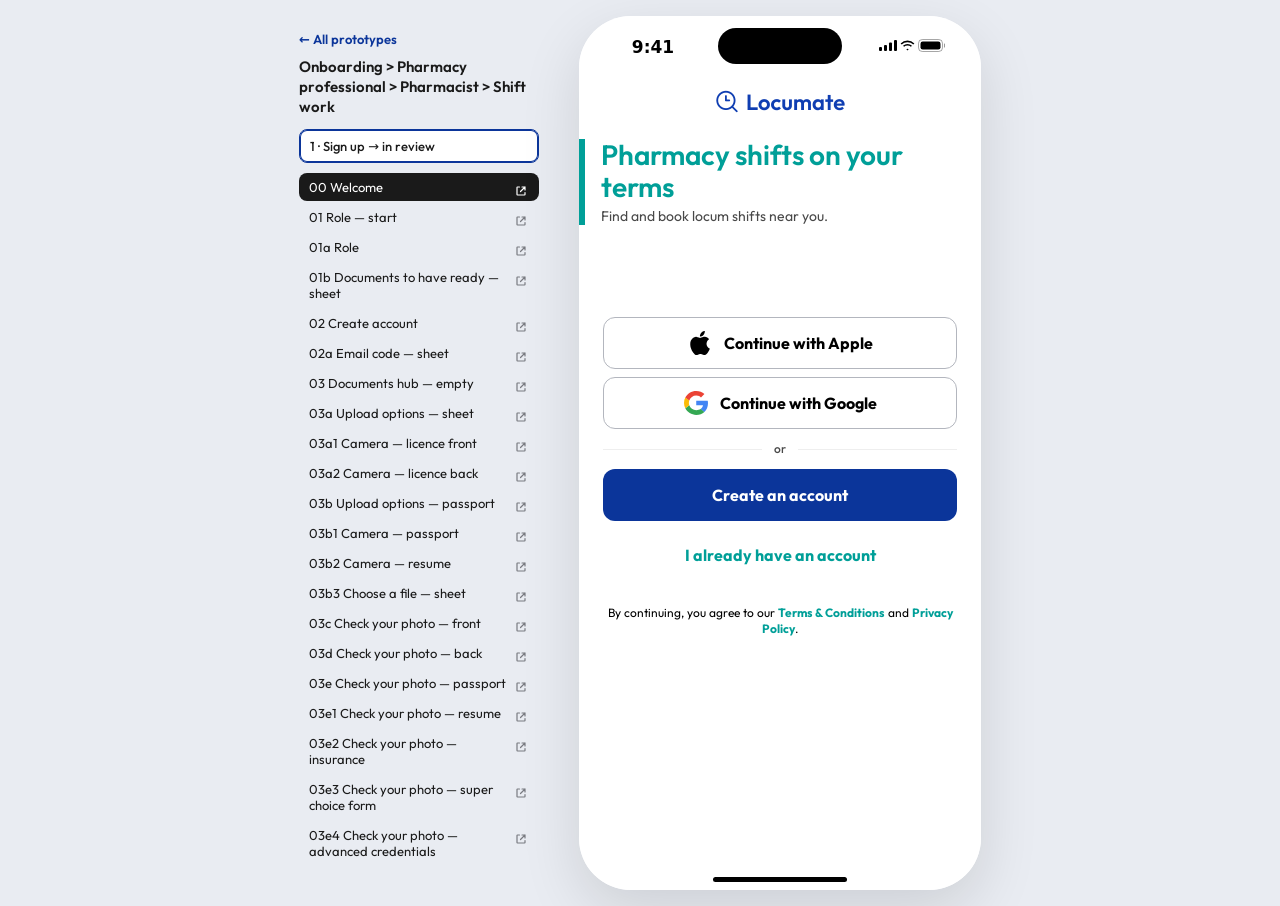
==== commit 0c6f4286: "Welcome: remove the background decoration, as in Figma Co-Authored-By: Claude Opus 5.5 <noreply@anth" ====
--- a/onboarding-pharmacy-ui/index.html
+++ b/onboarding-pharmacy-ui/index.html
@@ -1612,7 +1612,7 @@
 /* ---------- screens ---------- */
 const V={};
 V.credpick=()=>credPickView();
-V.welcome=()=>`${status()}<div class="scroll welcome"><img class="wdec" src="${A.decoration}" alt="">
+V.welcome=()=>`${status()}<div class="scroll welcome">
   <div class="wlogo"><img src="${A.logo}" width="132" height="29" alt="Locumate"></div>
   ${titleBlock('Pharmacy shifts on your terms','Find and book locum shifts near you.')}
   <div class="wopts">
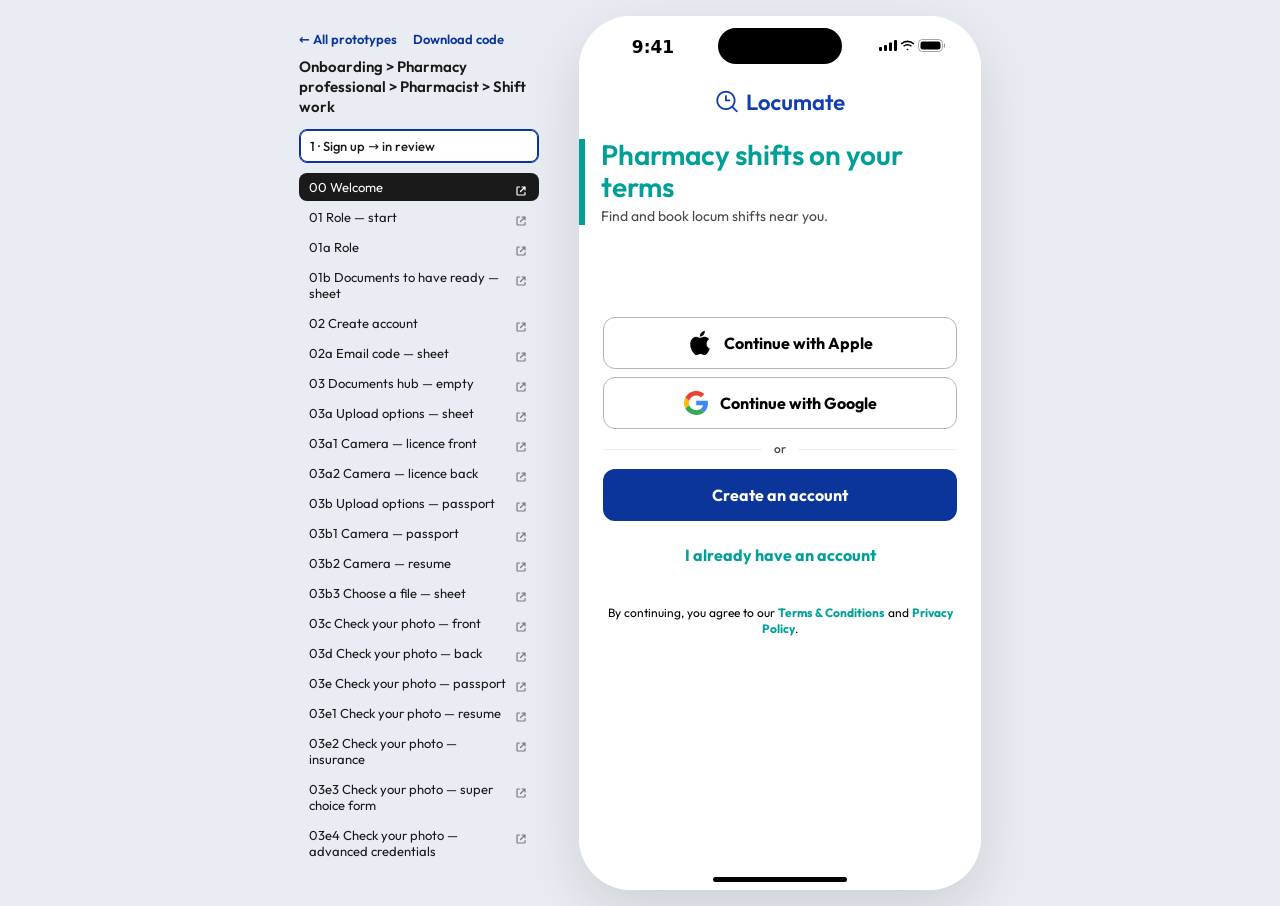
==== commit b382b2f6: "Phones: keep suggestions and the primary button above the system keyboard; Download code link for de" ====
--- a/onboarding-pharmacy-ui/index.html
+++ b/onboarding-pharmacy-ui/index.html
@@ -1035,7 +1035,8 @@
 .grp>.gh{padding-top:7px}
 .chip.nf{cursor:default}
 .panel .build{margin-top:10px;font:400 11px/14px var(--ff);color:#787a80}
-.panel .allflows{display:inline-block;margin-bottom:10px;font-size:13px;color:#0b359a;text-decoration:none;font-weight:600}
+.panel .dlcode{display:inline-block;margin:0 0 10px 16px;font-size:13px;color:#0b359a;text-decoration:none;font-weight:600}
+.allflows{display:inline-block;margin-bottom:10px;font-size:13px;color:#0b359a;text-decoration:none;font-weight:600}
 .panel .allflows:hover{text-decoration:underline}
 /* short windows: the page scrolls instead of cutting off the top of the panel and the phone */
 html{height:100%}
@@ -1103,7 +1104,7 @@
 </head>
 <body>
 <aside class="panel">
-  <a class="allflows" href="../index.html">← All prototypes</a>
+  <a class="allflows" href="../index.html">← All prototypes</a><a class="dlcode" href="index.html" download="locumate-onboarding-pharmacist-shift-work.html" title="One HTML file: markup, styles and logic of every screen and state" onclick="return dlCode(this)">Download code</a>
   <h1>Onboarding &gt; Pharmacy professional &gt; Pharmacist &gt; Shift work</h1>
   <div class="scen" id="scen"></div>
   <details class="devnote"><summary>For developers: buttons above the keyboard</summary>
@@ -1130,7 +1131,7 @@
   transition: bottom .2s;
 }</pre></details>
   <button class="reset" onclick="resetAll()">Restart flow</button>
-  <div class="build">Updated 25 Nov 2026, 14:40</div>
+  <div class="build">Updated 25 Nov 2026, 14:45</div>
 </aside>
 <main class="phone" id="phone"></main>
 
@@ -1700,11 +1701,16 @@
 document.addEventListener('focusout',e=>{const id=e.target&&e.target.id;if(!S.dk||!S.dk.gen||S.dk.k!==id)return;const was=S.dk;setTimeout(()=>{if(S.dk!==was)return;const a=document.activeElement;if(!(a&&a.id===id)){S.dk=null;kbRemove();}},0);});
 
 /* real phones: the primary action rides above the system keyboard (same approach as in the app: visualViewport, or WebToNative's keyboard event inside the app) */
-let KBN=0;function kbApply(){const p=$('#phone');if(!p||!TOUCH||!p.classList.contains('kbnative'))return;const t=p.querySelector('.tsug');if(t)t.style.bottom=KBN+'px';p.style.setProperty('--kbh',(KBN+(t?44:0))+'px');}
-(function(){const set=kb=>{const p=$('#phone');if(!p||!TOUCH)return;if(kb>80){KBN=kb;p.classList.add('kb','kbnative');kbApply();}else if(p.classList.contains('kbnative')){p.classList.remove('kb','kbnative');p.style.removeProperty('--kbh');}};
-  const vv=window.visualViewport;if(vv){const upd=()=>set(window.innerHeight-vv.height-vv.offsetTop);vv.addEventListener('resize',upd);vv.addEventListener('scroll',upd);}
-  if(window.WTN&&WTN.on)WTN.on('keyboard',e=>set(e.data.visible?e.data.height/(/Android/i.test(navigator.userAgent)?devicePixelRatio:1):0));})();
-function kbScroll(el){if(el&&el.id&&!el.isConnected)el=document.getElementById(el.id);const p=$('#phone'),sc=el&&el.closest('.scroll');if(!p||!sc)return;const pr=p.getBoundingClientRect();const f=p.querySelector('.foot:not(.kbfoot)');const kbh=parseFloat(getComputedStyle(p).getPropertyValue('--kbh'))||350;
+/* real phones: the app fits the visible area above the system keyboard (like the app does in WebToNative),
+   so the primary action and the suggestion bar sit right on top of the keyboard even when the browser scrolls the page */
+let KBN=0,FIT=false;function kbApply(){const p=$('#phone');if(!p||!TOUCH||!p.classList.contains('kbnative'))return;const t=p.querySelector('.tsug');const base=FIT?0:KBN;if(t)t.style.bottom=base+'px';p.style.setProperty('--kbh',(base+(t?44:0))+'px');}
+(function(){const vv=window.visualViewport;
+  const on=(kb,fit)=>{const p=$('#phone');if(!p)return;KBN=kb;FIT=fit;p.classList.add('kb','kbnative');
+    if(fit){Object.assign(p.style,{position:'fixed',top:'0',left:'0',height:vv.height+'px',transform:`translateY(${vv.offsetTop}px)`});}kbApply();};
+  const off=()=>{const p=$('#phone');if(!p||!p.classList.contains('kbnative'))return;p.classList.remove('kb','kbnative');p.style.removeProperty('--kbh');['position','top','left','height','transform'].forEach(k=>p.style.removeProperty(k));FIT=false;};
+  if(vv){const upd=()=>{if(!TOUCH)return;const kb=window.innerHeight-vv.height;if(kb>80)on(kb,true);else off();};vv.addEventListener('resize',upd);vv.addEventListener('scroll',upd);}
+  if(window.WTN&&WTN.on)WTN.on('keyboard',e=>{if(!TOUCH)return;const h=e.data.visible?e.data.height/(/Android/i.test(navigator.userAgent)?devicePixelRatio:1):0;if(h>80)on(h,false);else off();});})();
+function kbScroll(el){if(el&&el.id&&!el.isConnected)el=document.getElementById(el.id);const p=$('#phone'),sc=el&&el.closest('.scroll');if(!p||!sc)return;const pr=p.getBoundingClientRect();const f=p.querySelector('.foot:not(.kbfoot)');const kbh=(v=>isNaN(v)?350:v)(parseFloat(getComputedStyle(p).getPropertyValue('--kbh')));
   const limit=pr.bottom-kbh-(f&&getComputedStyle(f).position==='absolute'?f.offsetHeight:0)-16;const fld=el.closest('.field')||el;const r=fld.getBoundingClientRect();const sg=fld.querySelector('.sugg,.dd');const extra=sg?Math.max(0,sg.getBoundingClientRect().bottom-r.bottom):0;
   const over=r.bottom+extra-limit;const top=sc.getBoundingClientRect().top+8;if(over>0)sc.scrollBy({top:Math.min(over,r.top-top)});else if(r.top<top)sc.scrollBy({top:r.top-top,behavior:'smooth'});}
 function kbRemove(){const p=$('#phone');if(!p)return;p.classList.remove('kb');p.style.removeProperty('--kbh');p.querySelector('.dkb')?.remove();}
@@ -2250,6 +2256,8 @@
   nav.innerHTML=SC[SCN].l.map(([k,c,n])=>`<li><button class="${k===nk?'on':''}" onclick="navGo('${k}')">${c} ${n}</button>${figLink(k,c)}</li>${k===nk?stH:''}`).join('');
   const on=nav.querySelector('button.on'),pn=nav.closest('.panel');if(on&&S._ak!==ak){S._ak=ak;const r=on.getBoundingClientRect(),q=pn.getBoundingClientRect();if(r.bottom>q.bottom)pn.scrollTop+=r.bottom-q.bottom+8;else if(r.top<q.top)pn.scrollTop-=q.top-r.top+8;}
 }
+/* developers: download this prototype as one HTML file (markup, styles and logic of every screen and state) */
+function dlCode(a){if(location.protocol==='file:')return true;fetch(location.href.split('#')[0],{cache:'no-store'}).then(r=>r.blob()).then(b=>{const u=URL.createObjectURL(b);const x=document.createElement('a');x.href=u;x.download=a.getAttribute('download');document.body.appendChild(x);x.click();x.remove();setTimeout(()=>URL.revokeObjectURL(u),1000);}).catch(()=>{location.href=a.href;});return false;}
 /* open a scenario from the menu link: index.html#scen=later */
 (()=>{const m=location.hash.match(/scen=(\w+)/);if(m&&SC[m[1]])setScen(m[1]);else render();})();
 </script>
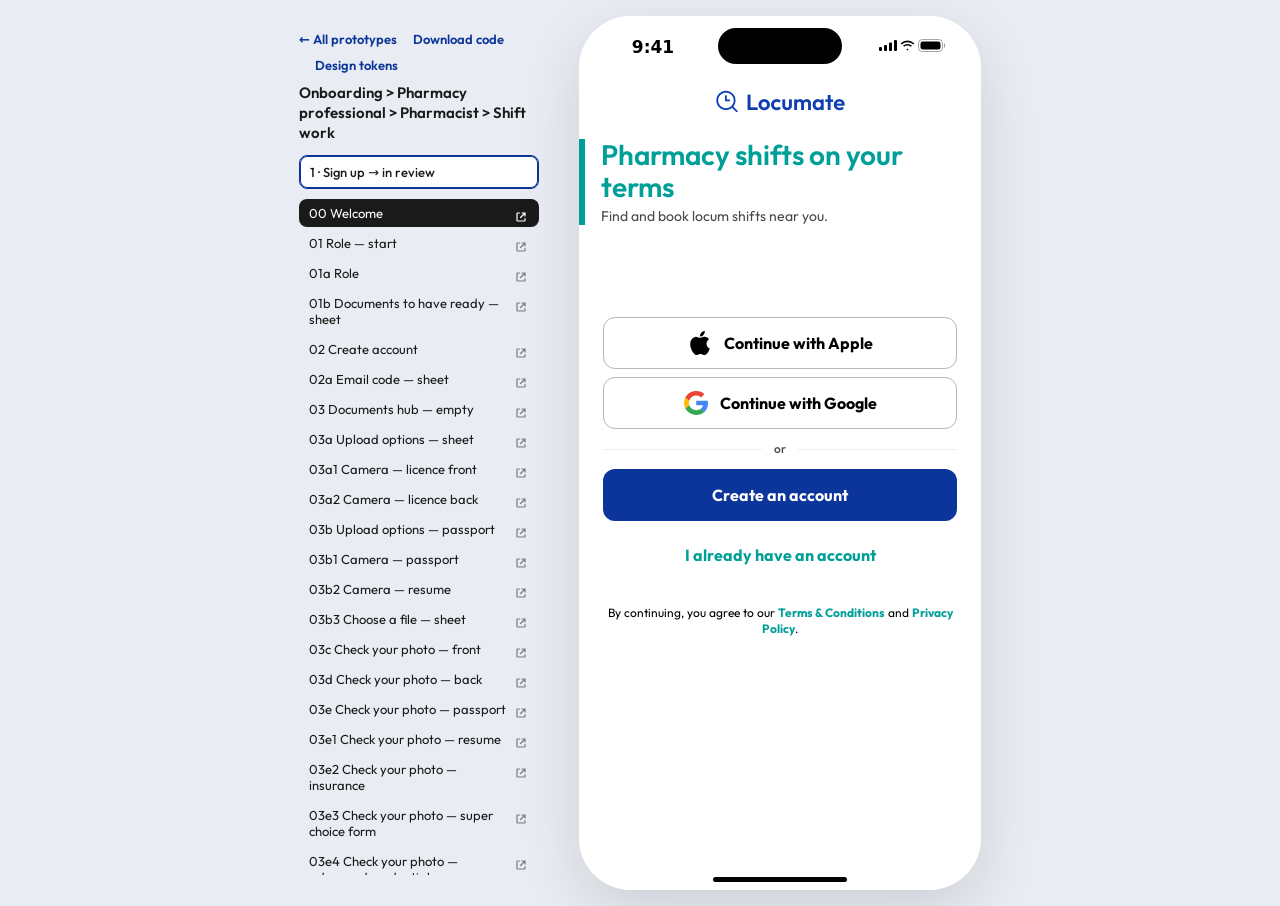
==== commit a730ae3b: "Design tokens from Figma (CSS + W3C JSON, Element Plus 1.0.2 theme); Design tokens link in the proto" ====
--- a/onboarding-pharmacy-ui/index.html
+++ b/onboarding-pharmacy-ui/index.html
@@ -1089,7 +1089,7 @@
 #phone.kb .sheet{max-height:calc(100% - 24px - var(--kbh,350px))}
 #phone.kb .sheet.tall{height:auto}
 /* password dots: system font, so mobile browsers draw normal-size bullets instead of Outfit's fallback */
-.field input[type=password]:not(:placeholder-shown){font-family:-apple-system,BlinkMacSystemFont,'Segoe UI',Roboto,sans-serif;font-weight:400;letter-spacing:1px}
+html.touch .field input[type=password]:not(:placeholder-shown){font-family:-apple-system,BlinkMacSystemFont,'Segoe UI',Roboto,sans-serif;font-weight:400;letter-spacing:1px}
 .scard.inrev{width:100%;text-align:left;cursor:pointer;padding-top:10px;padding-bottom:10px}
 .scard.inrev .rv-ic{width:32px;height:32px;border-radius:16px;background:#E8EEFB;display:grid;place-items:center;flex:none}
 .scard.inrev .chev{flex:none;display:grid;place-items:center}
@@ -1104,7 +1104,7 @@
 </head>
 <body>
 <aside class="panel">
-  <a class="allflows" href="../index.html">← All prototypes</a><a class="dlcode" href="index.html" download="locumate-onboarding-pharmacist-shift-work.html" title="One HTML file: markup, styles and logic of every screen and state" onclick="return dlCode(this)">Download code</a>
+  <a class="allflows" href="../index.html">← All prototypes</a><a class="dlcode" href="index.html" download="locumate-onboarding-pharmacist-shift-work.html" title="One HTML file: markup, styles and logic of every screen and state" onclick="return dlCode(this)">Download code</a><a class="dlcode" href="../tokens/locumate-tokens.css" download="locumate-tokens.css" title="Colours, type, spacing, radii and shadows from Figma as CSS variables, plus Element Plus 1.0.2 theme variables" onclick="return dlCode(this)">Design tokens</a>
   <h1>Onboarding &gt; Pharmacy professional &gt; Pharmacist &gt; Shift work</h1>
   <div class="scen" id="scen"></div>
   <details class="devnote"><summary>For developers: buttons above the keyboard</summary>
@@ -1131,7 +1131,7 @@
   transition: bottom .2s;
 }</pre></details>
   <button class="reset" onclick="resetAll()">Restart flow</button>
-  <div class="build">Updated 25 Nov 2026, 14:45</div>
+  <div class="build">Updated 25 Nov 2026, 15:00</div>
 </aside>
 <main class="phone" id="phone"></main>
 
@@ -2257,7 +2257,7 @@
   const on=nav.querySelector('button.on'),pn=nav.closest('.panel');if(on&&S._ak!==ak){S._ak=ak;const r=on.getBoundingClientRect(),q=pn.getBoundingClientRect();if(r.bottom>q.bottom)pn.scrollTop+=r.bottom-q.bottom+8;else if(r.top<q.top)pn.scrollTop-=q.top-r.top+8;}
 }
 /* developers: download this prototype as one HTML file (markup, styles and logic of every screen and state) */
-function dlCode(a){if(location.protocol==='file:')return true;fetch(location.href.split('#')[0],{cache:'no-store'}).then(r=>r.blob()).then(b=>{const u=URL.createObjectURL(b);const x=document.createElement('a');x.href=u;x.download=a.getAttribute('download');document.body.appendChild(x);x.click();x.remove();setTimeout(()=>URL.revokeObjectURL(u),1000);}).catch(()=>{location.href=a.href;});return false;}
+function dlCode(a){if(location.protocol==='file:')return true;fetch(a.href.startsWith('http')&&!/index\.html$/.test(a.getAttribute('href'))?a.href:location.href.split('#')[0],{cache:'no-store'}).then(r=>r.blob()).then(b=>{const u=URL.createObjectURL(b);const x=document.createElement('a');x.href=u;x.download=a.getAttribute('download');document.body.appendChild(x);x.click();x.remove();setTimeout(()=>URL.revokeObjectURL(u),1000);}).catch(()=>{location.href=a.href;});return false;}
 /* open a scenario from the menu link: index.html#scen=later */
 (()=>{const m=location.hash.match(/scen=(\w+)/);if(m&&SC[m[1]])setScen(m[1]);else render();})();
 </script>
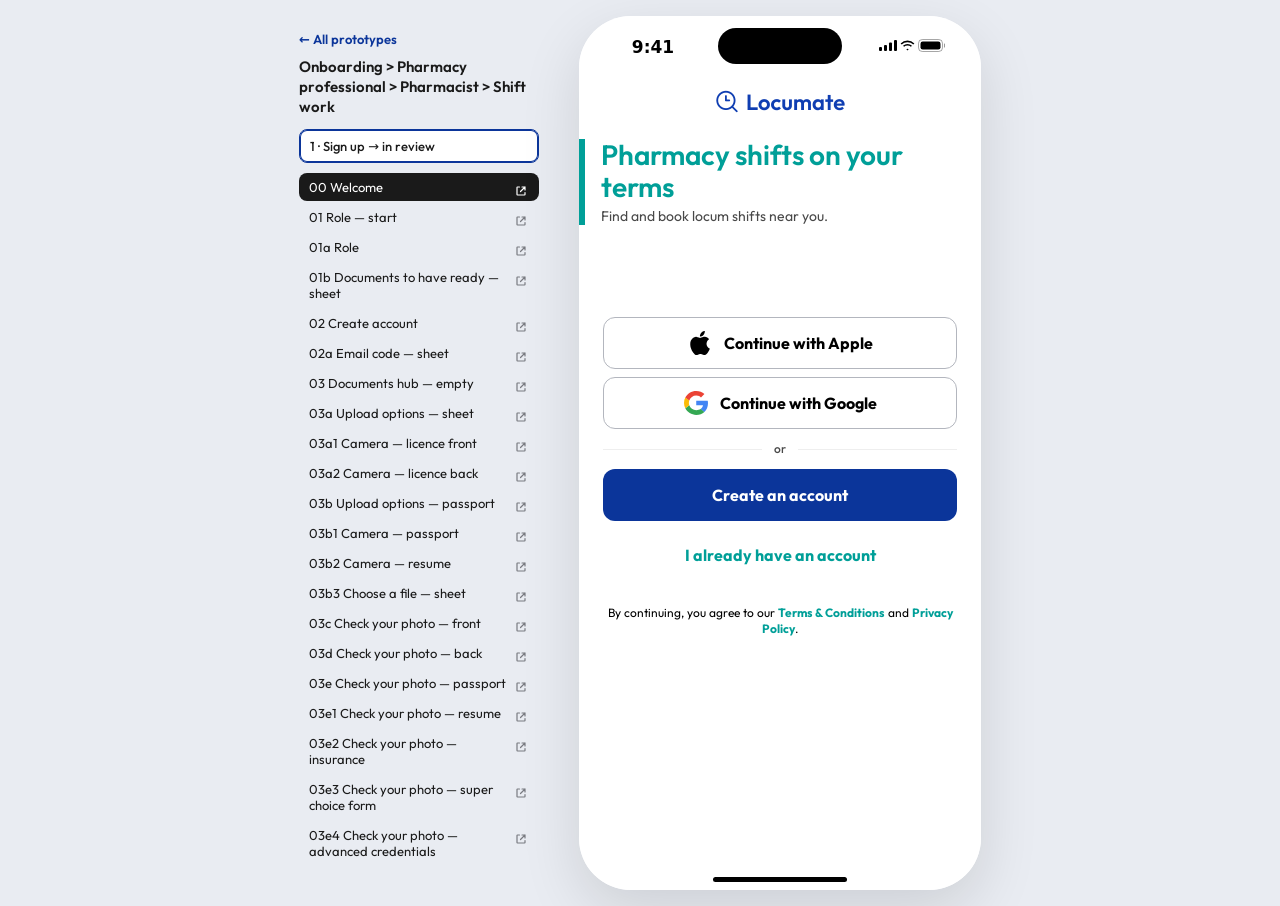
==== commit 4aca23c5: "Menu: downloads (code, design tokens .css/.json) under the UI prototype; remove the download links f" ====
--- a/onboarding-pharmacy-ui/index.html
+++ b/onboarding-pharmacy-ui/index.html
@@ -1104,7 +1104,7 @@
 </head>
 <body>
 <aside class="panel">
-  <a class="allflows" href="../index.html">← All prototypes</a><a class="dlcode" href="index.html" download="locumate-onboarding-pharmacist-shift-work.html" title="One HTML file: markup, styles and logic of every screen and state" onclick="return dlCode(this)">Download code</a><a class="dlcode" href="../tokens/locumate-tokens.css" download="locumate-tokens.css" title="Colours, type, spacing, radii and shadows from Figma as CSS variables, plus Element Plus 1.0.2 theme variables" onclick="return dlCode(this)">Design tokens</a>
+  <a class="allflows" href="../index.html">← All prototypes</a>
   <h1>Onboarding &gt; Pharmacy professional &gt; Pharmacist &gt; Shift work</h1>
   <div class="scen" id="scen"></div>
   <details class="devnote"><summary>For developers: buttons above the keyboard</summary>
@@ -1131,7 +1131,7 @@
   transition: bottom .2s;
 }</pre></details>
   <button class="reset" onclick="resetAll()">Restart flow</button>
-  <div class="build">Updated 25 Nov 2026, 15:00</div>
+  <div class="build">Updated 25 Nov 2026, 17:50</div>
 </aside>
 <main class="phone" id="phone"></main>
 
